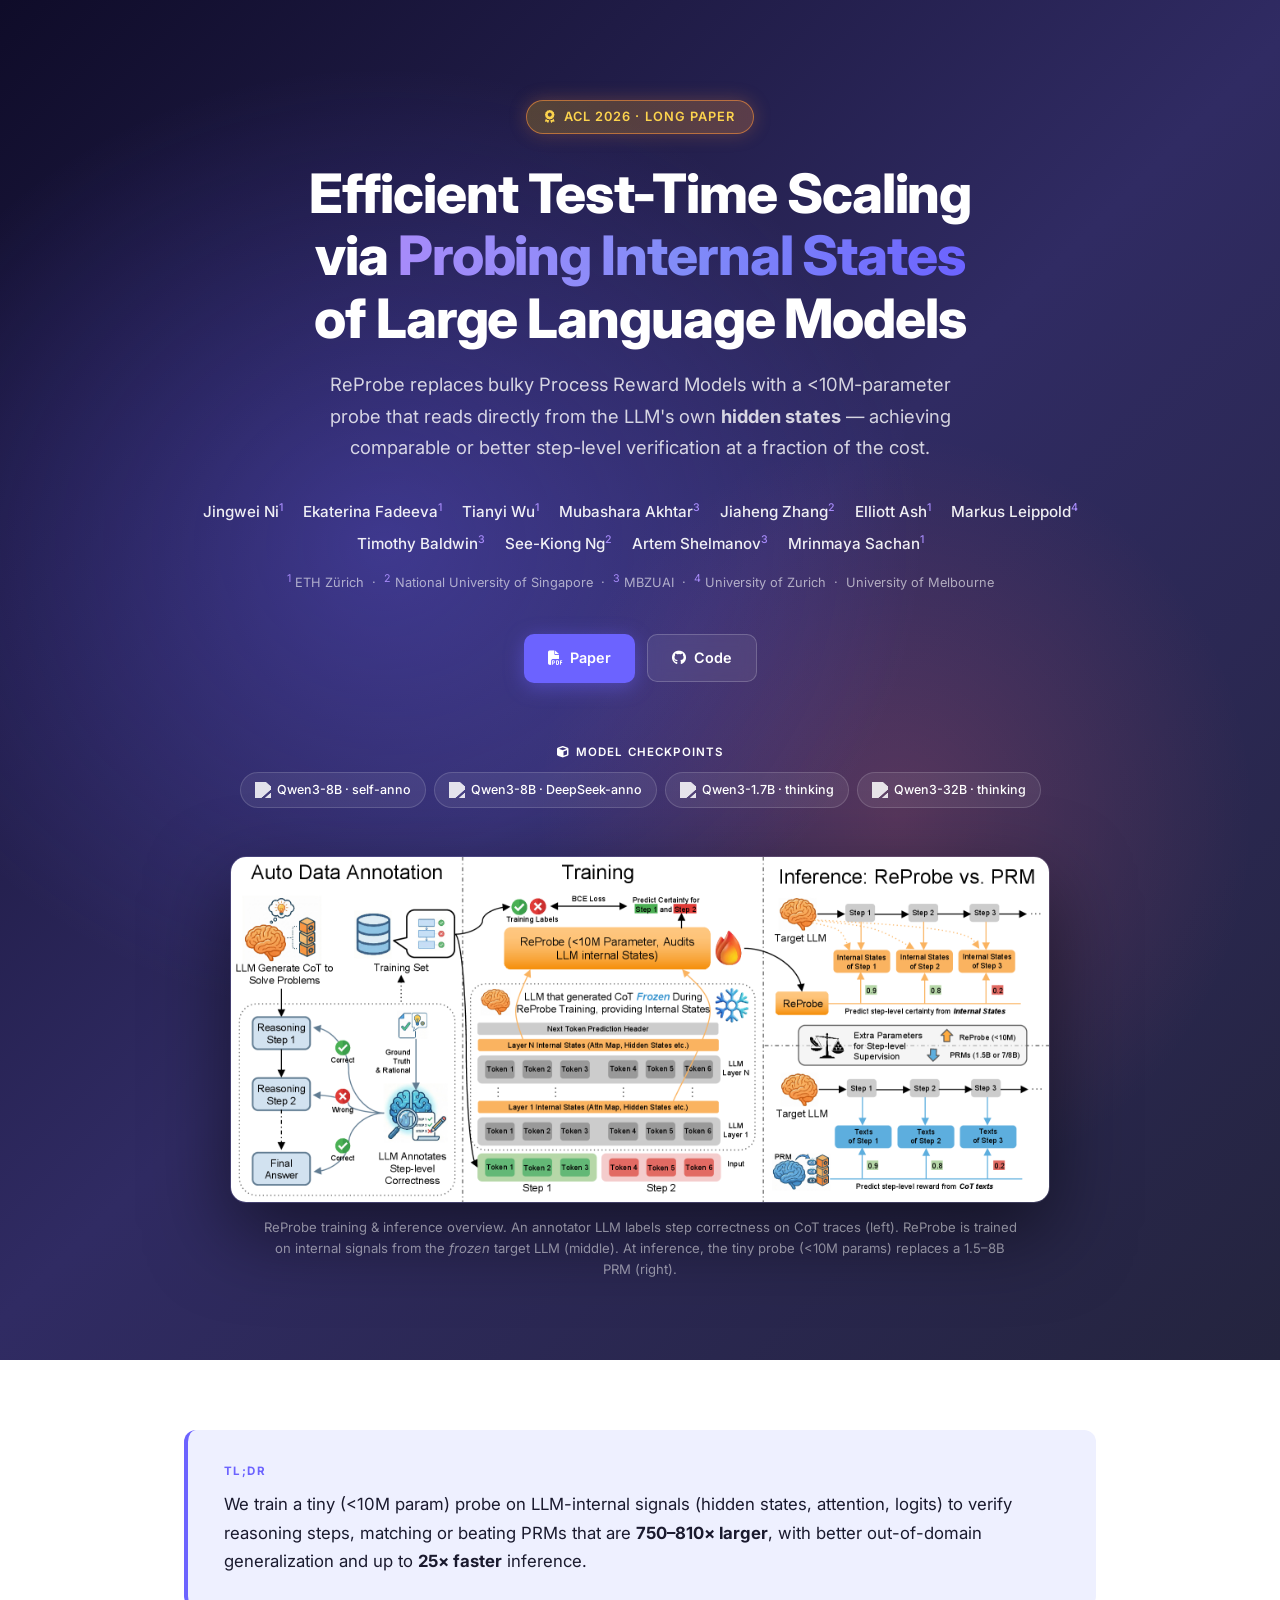
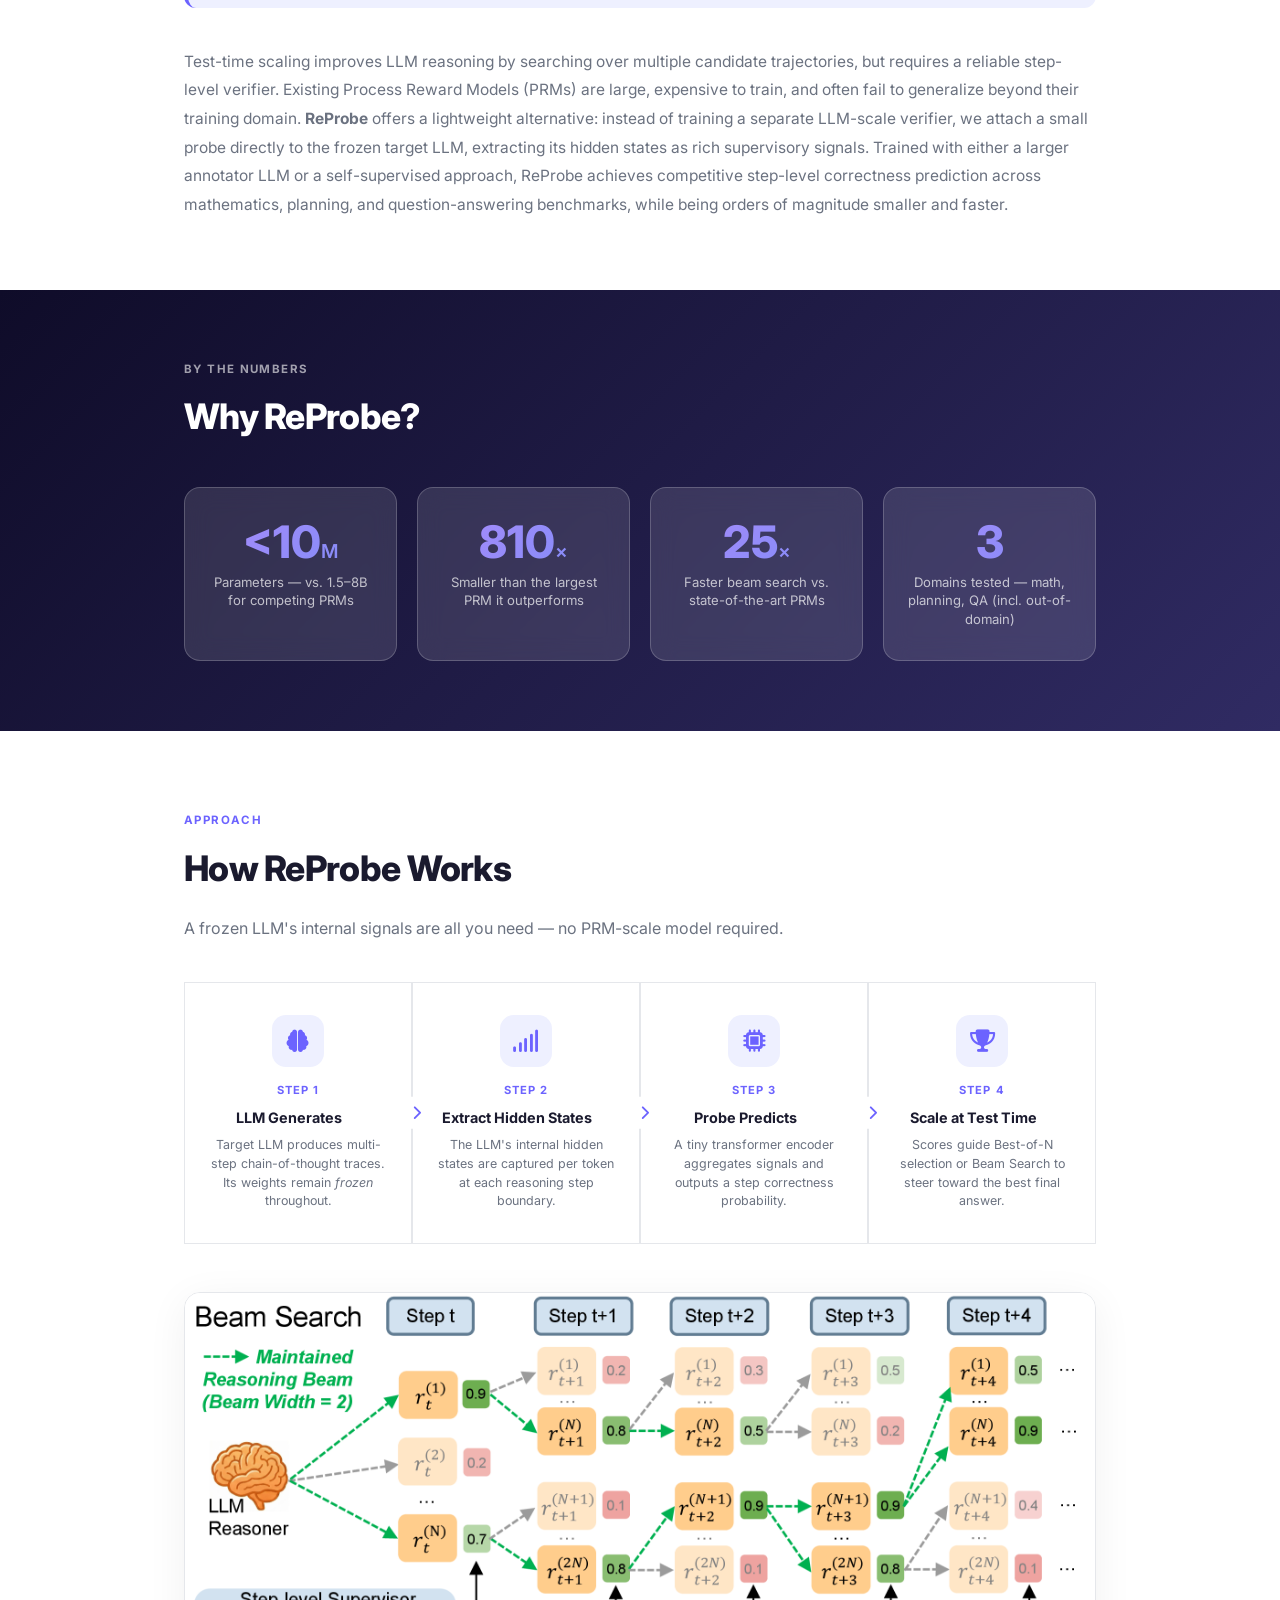
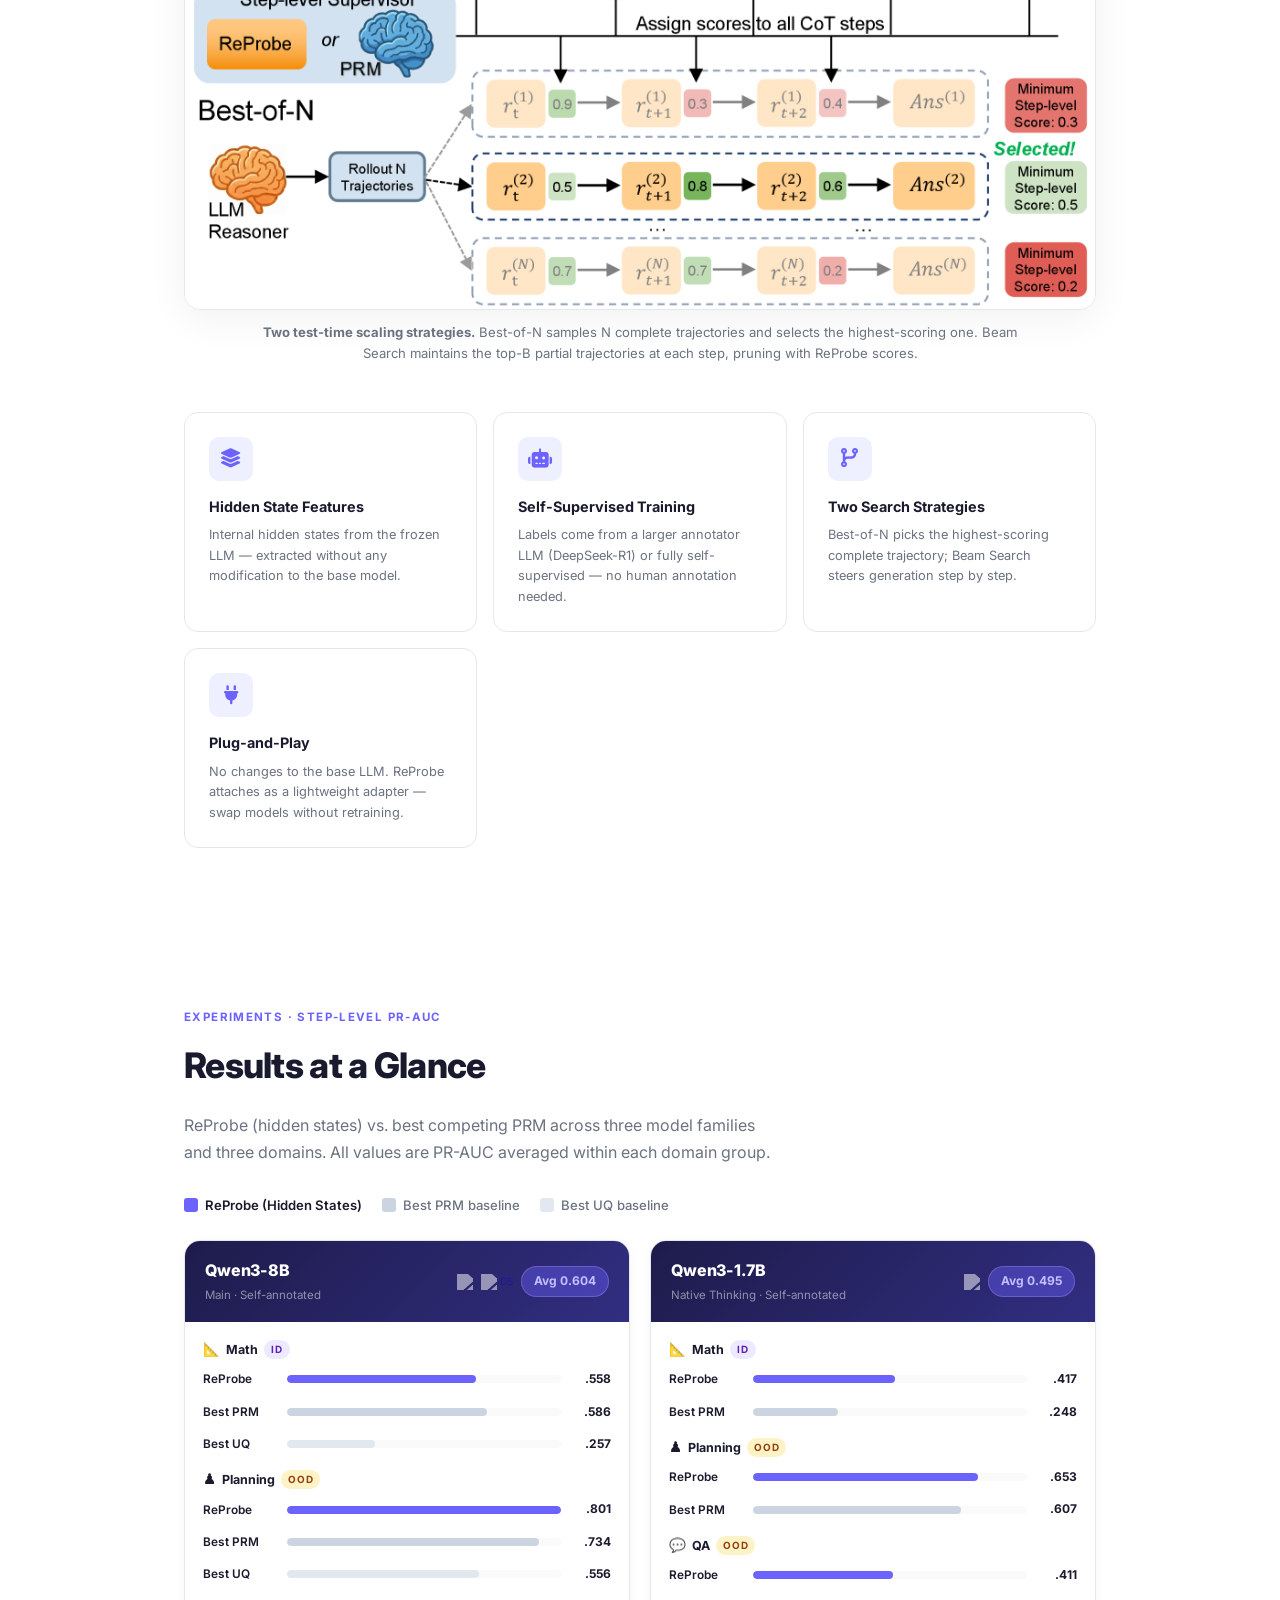
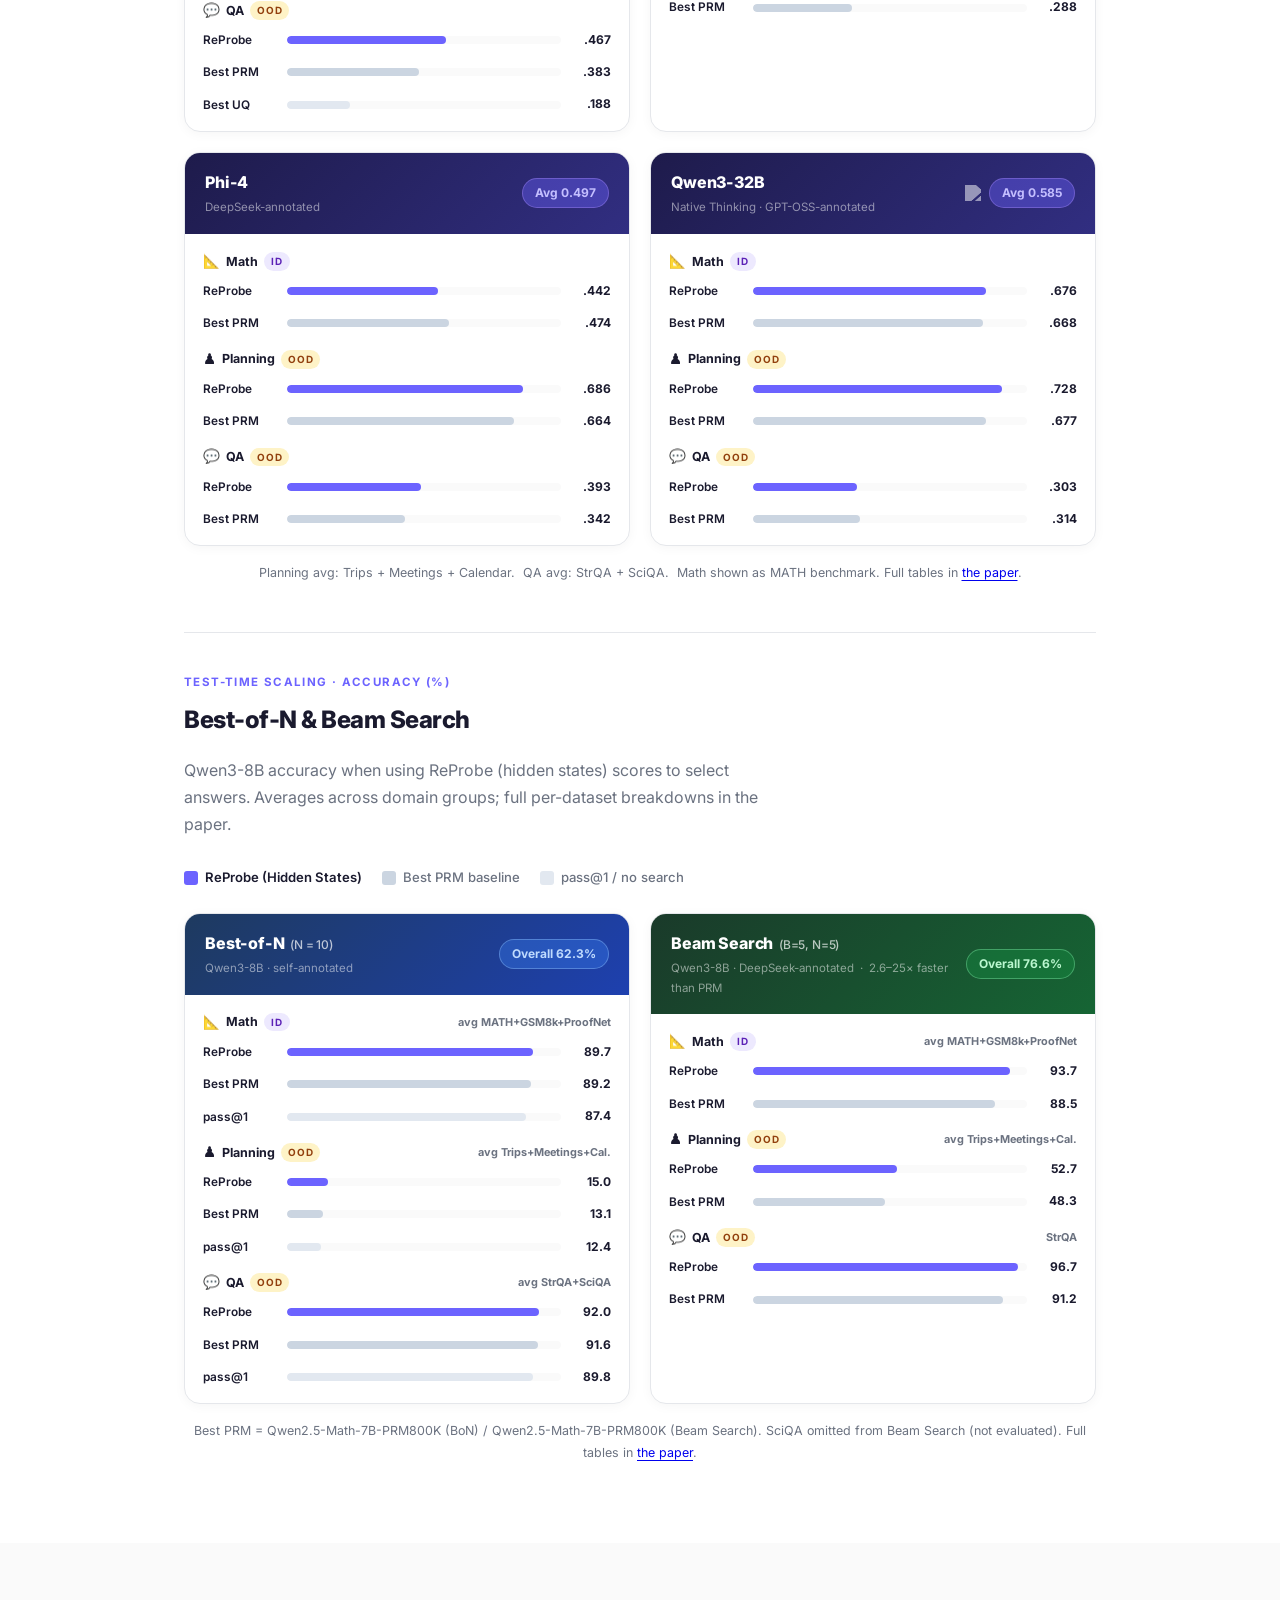
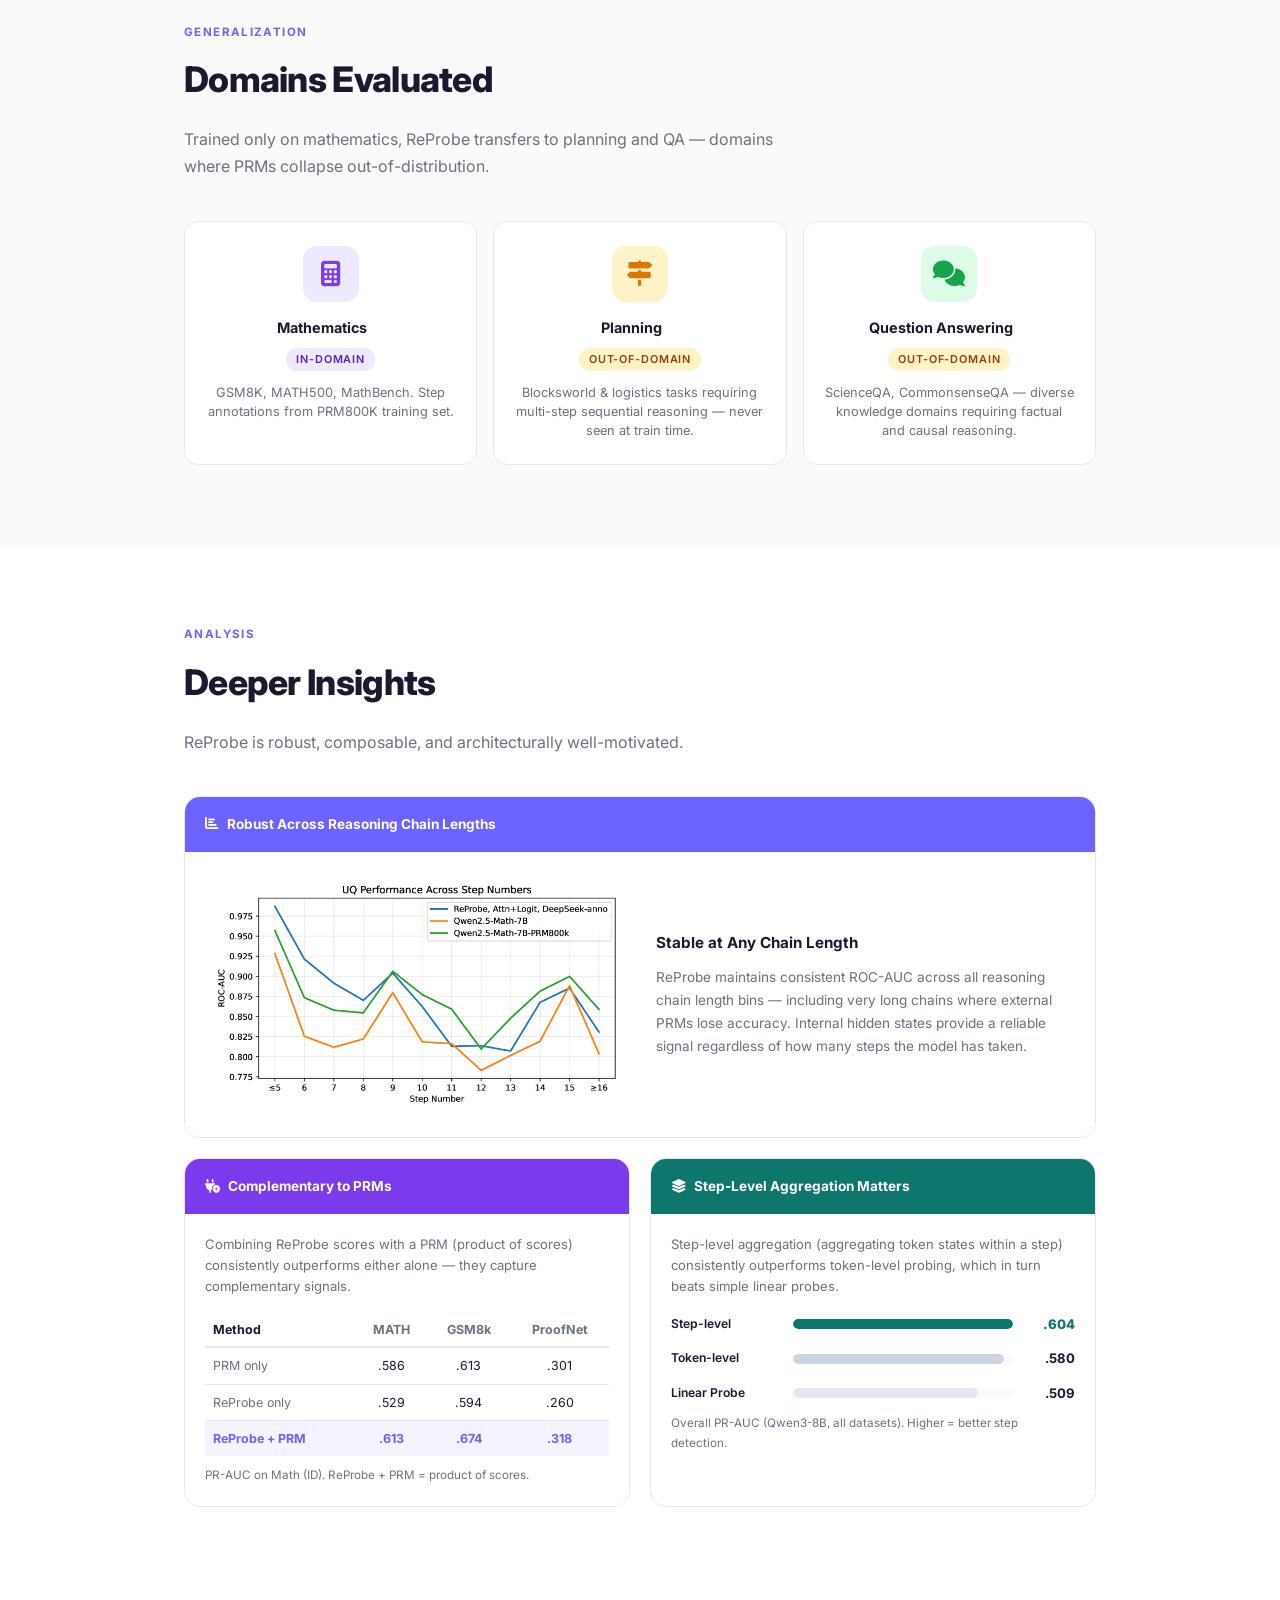
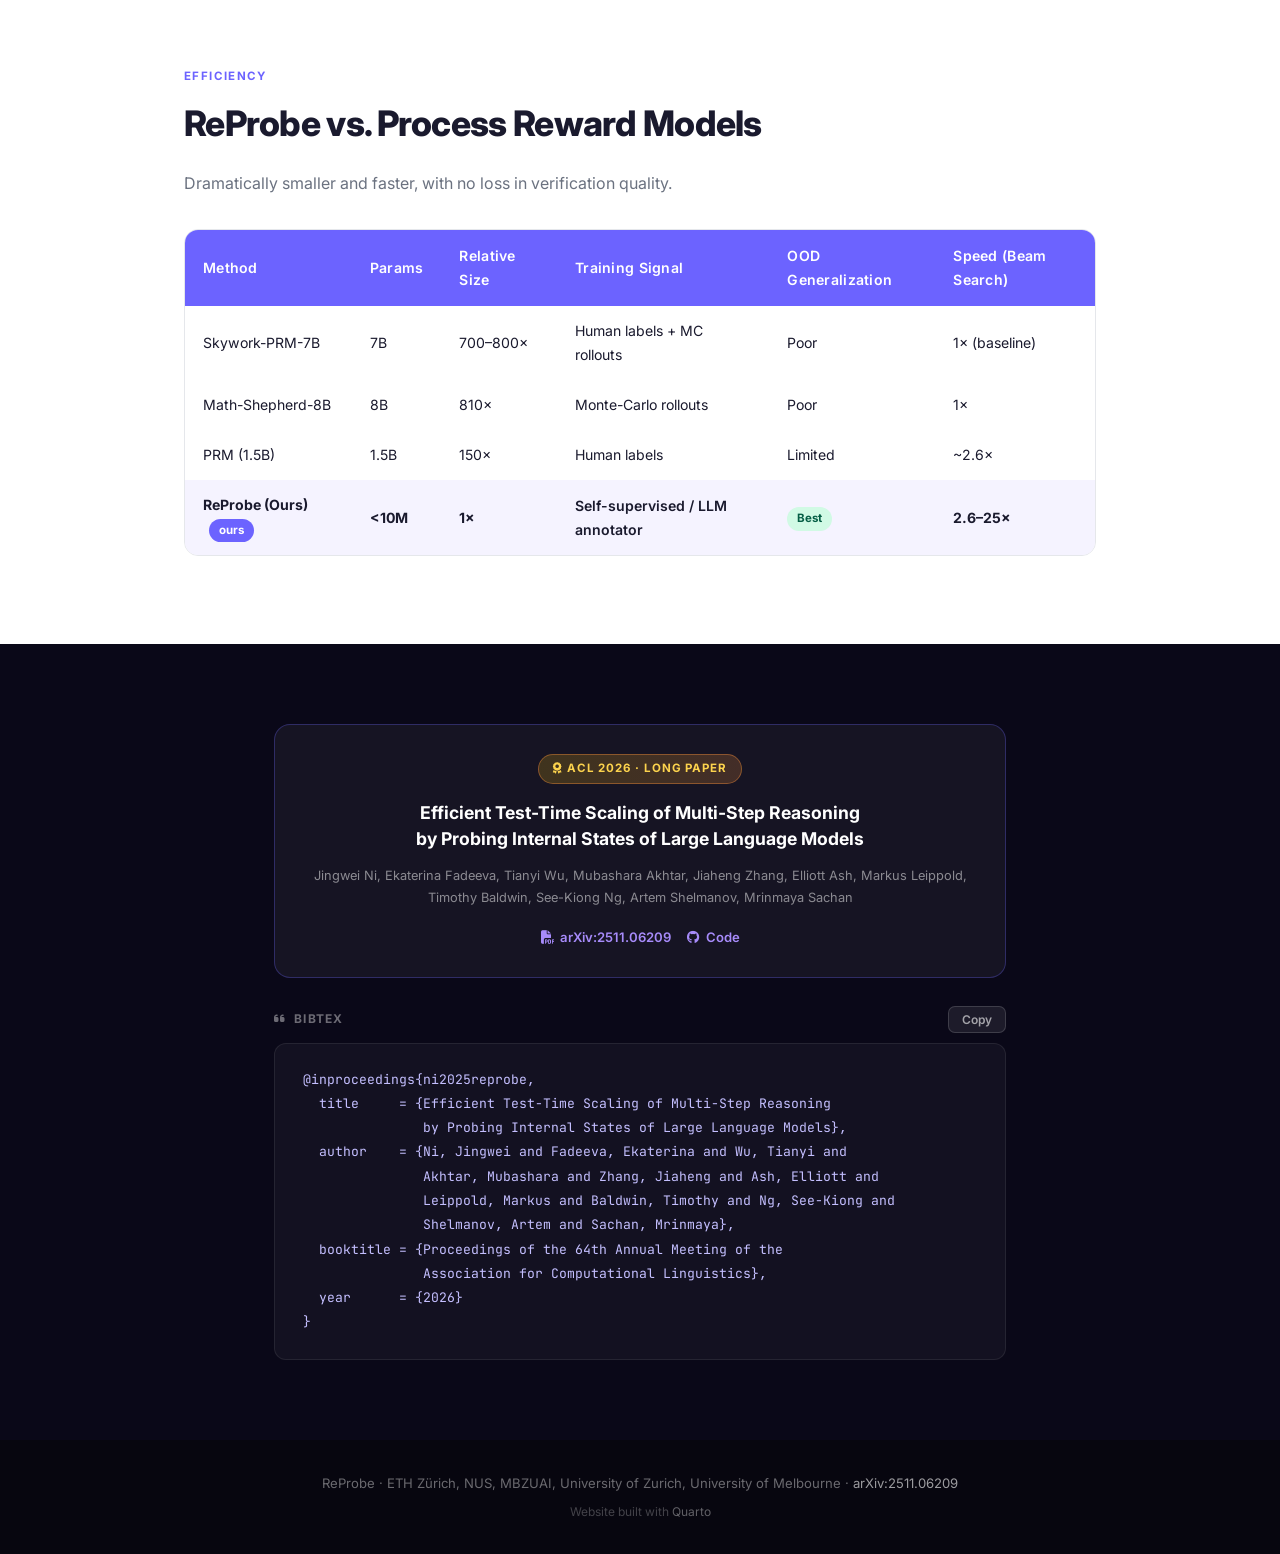
==== index.html @ 3e1fa62b "Publish ReProbe paper website" ====
<!DOCTYPE html>
<html xmlns="http://www.w3.org/1999/xhtml" lang="en" xml:lang="en"><head>

<meta charset="utf-8">
<meta name="generator" content="quarto-1.6.40">

<meta name="viewport" content="width=device-width, initial-scale=1.0, user-scalable=yes">


<title>ReProbe</title>
<style>
code{white-space: pre-wrap;}
span.smallcaps{font-variant: small-caps;}
div.columns{display: flex; gap: min(4vw, 1.5em);}
div.column{flex: auto; overflow-x: auto;}
div.hanging-indent{margin-left: 1.5em; text-indent: -1.5em;}
ul.task-list{list-style: none;}
ul.task-list li input[type="checkbox"] {
  width: 0.8em;
  margin: 0 0.8em 0.2em -1em; /* quarto-specific, see https://github.com/quarto-dev/quarto-cli/issues/4556 */ 
  vertical-align: middle;
}
.display.math{display: block; text-align: center; margin: 0.5rem auto;}
</style>


<link href="./images/favicon.png" rel="icon" type="image/png">
<script src="site_libs/clipboard/clipboard.min.js"></script>
<script src="site_libs/quarto-html/tabby.min.js"></script>
<script src="site_libs/quarto-html/popper.min.js"></script>
<script src="site_libs/quarto-html/tippy.umd.min.js"></script>
<script src="site_libs/quarto-html/anchor.min.js"></script>
<link href="site_libs/quarto-html/tippy.css" rel="stylesheet">
<link href="site_libs/quarto-html/light-border.css" rel="stylesheet">
<link href="site_libs/quarto-html/quarto-html-5276476b5bdb9cfe1f92c505466e0bf3.min.css" rel="stylesheet" append-hash="true" data-mode="light">
<link href="site_libs/quarto-html/quarto-syntax-highlighting-549806ee2085284f45b00abea8c6df48.css" rel="stylesheet" id="quarto-text-highlighting-styles">
<link rel="preconnect" href="https://fonts.googleapis.com">
<link rel="preconnect" href="https://fonts.gstatic.com" crossorigin="">
<link href="https://fonts.googleapis.com/css2?family=Inter:wght@300;400;500;600;700;800&amp;family=JetBrains+Mono:wght@400;500&amp;display=swap" rel="stylesheet">
<link rel="stylesheet" href="https://cdnjs.cloudflare.com/ajax/libs/font-awesome/6.5.0/css/all.min.css">


<link rel="stylesheet" href="styles.css">
</head>

<body>





<!-- ============================================================
     HERO
     ============================================================ -->
<section class="hero">
  <div class="container hero-inner">

    <div class="venue-badge venue-badge-accepted">
      <i class="fa-solid fa-award"></i>&nbsp; ACL 2026 · Long Paper
    </div>

    <h1>
      Efficient Test-Time Scaling<br>
      via <span class="highlight">Probing Internal States</span><br>
      of Large Language Models
    </h1>

    <p class="hero-tagline">
      ReProbe replaces bulky Process Reward Models with a &lt;10M-parameter probe
      that reads directly from the LLM's own <strong>hidden states</strong> — achieving comparable
      or better step-level verification at a fraction of the cost.
    </p>

    <!-- Authors -->
    <div class="authors">
      <span class="author">Jingwei Ni<sup>1</sup></span>
      <span class="author">Ekaterina Fadeeva<sup>1</sup></span>
      <span class="author">Tianyi Wu<sup>1</sup></span>
      <span class="author">Mubashara Akhtar<sup>3</sup></span>
      <span class="author">Jiaheng Zhang<sup>2</sup></span>
      <span class="author">Elliott Ash<sup>1</sup></span>
      <span class="author">Markus Leippold<sup>4</sup></span>
      <span class="author">Timothy Baldwin<sup>3</sup></span>
      <span class="author">See-Kiong Ng<sup>2</sup></span>
      <span class="author">Artem Shelmanov<sup>3</sup></span>
      <span class="author">Mrinmaya Sachan<sup>1</sup></span>
    </div>
    <div class="affiliations">
      <sup>1</sup> ETH Zürich &nbsp;·&nbsp;
      <sup>2</sup> National University of Singapore &nbsp;·&nbsp;
      <sup>3</sup> MBZUAI &nbsp;·&nbsp;
      <sup>4</sup> University of Zurich &nbsp;·&nbsp;
      University of Melbourne
    </div>

    <!-- Action buttons -->
    <div class="btn-group">
      <a href="https://arxiv.org/abs/2511.06209" class="btn btn-primary" target="_blank">
        <i class="fa-solid fa-file-pdf"></i> Paper
      </a>
      <a href="https://github.com/cant-access-rediska0123/uncertainty4reasoning" class="btn btn-outline" target="_blank">
        <i class="fa-brands fa-github"></i> Code
      </a>
    </div>

    <!-- Model checkpoints -->
    <div class="checkpoint-row">
      <span class="checkpoint-label"><i class="fa-solid fa-cube"></i> Model Checkpoints</span>
      <div class="checkpoint-pills">
        <a href="https://huggingface.co/JingweiNi/ReProbe_Qwen3-8B_self_anno" class="checkpoint-pill" target="_blank">
          <img src="https://huggingface.co/front/assets/huggingface_logo-noborder.svg" class="hf-logo" alt="HF"> Qwen3-8B · self-anno
        </a>
        <a href="https://huggingface.co/JingweiNi/ReProbe_Qwen3-8B_DeepSeek_anno" class="checkpoint-pill" target="_blank">
          <img src="https://huggingface.co/front/assets/huggingface_logo-noborder.svg" class="hf-logo" alt="HF"> Qwen3-8B · DeepSeek-anno
        </a>
        <a href="https://huggingface.co/JingweiNi/ReProbe_Qwen3-1.7B_natural_reasoning_GPT-OSS-120B_anno" class="checkpoint-pill" target="_blank">
          <img src="https://huggingface.co/front/assets/huggingface_logo-noborder.svg" class="hf-logo" alt="HF"> Qwen3-1.7B · thinking
        </a>
        <a href="https://huggingface.co/JingweiNi/ReProbe_Qwen3-32B_GPT-OSS-120B_anno" class="checkpoint-pill" target="_blank">
          <img src="https://huggingface.co/front/assets/huggingface_logo-noborder.svg" class="hf-logo" alt="HF"> Qwen3-32B · thinking
        </a>
      </div>
    </div>

    <!-- Teaser figure: Fig 1 — overview of training + inference pipeline -->
    <div class="teaser">
      <img src="images/fig1.png" alt="ReProbe overview: LLM generates CoTs, annotator labels steps, ReProbe trains on frozen LLM internal states, then monitors at inference.">
    </div>
    <p class="fig-caption">
      ReProbe training &amp; inference overview. An annotator LLM labels step correctness on CoT traces
      (left). ReProbe is trained on internal signals from the <em>frozen</em> target LLM (middle).
      At inference, the tiny probe (&lt;10M params) replaces a 1.5–8B PRM (right).
    </p>

  </div>
</section>


<!-- ============================================================
     TL;DR + ABSTRACT
     ============================================================ -->
<section class="tldr-section">
  <div class="container">

    <div class="tldr-card">
      <div class="label">TL;DR</div>
      <p>
        We train a tiny (&lt;10M param) probe on LLM-internal signals
        (hidden states, attention, logits) to verify reasoning steps,
        matching or beating PRMs that are <strong>750–810× larger</strong>,
        with better out-of-domain generalization and up to <strong>25× faster</strong> inference.
      </p>
    </div>

    <p class="abstract-text">
      Test-time scaling improves LLM reasoning by searching over multiple candidate
      trajectories, but requires a reliable step-level verifier. Existing Process Reward
      Models (PRMs) are large, expensive to train, and often fail to generalize beyond
      their training domain. <strong>ReProbe</strong> offers a lightweight alternative:
      instead of training a separate LLM-scale verifier, we attach a small probe directly
      to the frozen target LLM, extracting its hidden states as rich supervisory signals. Trained with either
      a larger annotator LLM or a self-supervised approach, ReProbe achieves competitive
      step-level correctness prediction across mathematics, planning, and question-answering
      benchmarks, while being orders of magnitude smaller and faster.
    </p>

  </div>
</section>


<!-- ============================================================
     KEY STATS
     ============================================================ -->
<section class="stats-section">
  <div class="container">
    <div class="section-label">By the numbers</div>
    <div class="section-title">Why ReProbe?</div>

    <div class="stats-grid">

      <div class="stat-card">
        <div class="stat-number">&lt;10<span class="stat-unit">M</span></div>
        <div class="stat-label">Parameters — vs. 1.5–8B for competing PRMs</div>
      </div>

      <div class="stat-card">
        <div class="stat-number">810<span class="stat-unit">×</span></div>
        <div class="stat-label">Smaller than the largest PRM it outperforms</div>
      </div>

      <div class="stat-card">
        <div class="stat-number">25<span class="stat-unit">×</span></div>
        <div class="stat-label">Faster beam search vs. state-of-the-art PRMs</div>
      </div>

      <div class="stat-card">
        <div class="stat-number">3</div>
        <div class="stat-label">Domains tested — math, planning, QA (incl. out-of-domain)</div>
      </div>

    </div>
  </div>
</section>


<!-- ============================================================
     METHOD
     ============================================================ -->
<section class="method-section">
  <div class="container">

    <div class="section-label">Approach</div>
    <div class="section-title">How ReProbe Works</div>
    <p class="section-subtitle">
      A frozen LLM's internal signals are all you need — no PRM-scale model required.
    </p>

    <!-- Pipeline steps -->
    <div class="pipeline">

      <div class="pipeline-step">
        <div class="step-icon"><i class="fa-solid fa-brain"></i></div>
        <div class="step-num">Step 1</div>
        <h4 class="anchored">LLM Generates</h4>
        <p>Target LLM produces multi-step chain-of-thought traces. Its weights remain <em>frozen</em> throughout.</p>
      </div>

      <div class="pipeline-step">
        <div class="step-icon"><i class="fa-solid fa-signal"></i></div>
        <div class="step-num">Step 2</div>
        <h4 class="anchored">Extract Hidden States</h4>
        <p>The LLM's internal hidden states are captured per token at each reasoning step boundary.</p>
      </div>

      <div class="pipeline-step">
        <div class="step-icon"><i class="fa-solid fa-microchip"></i></div>
        <div class="step-num">Step 3</div>
        <h4 class="anchored">Probe Predicts</h4>
        <p>A tiny transformer encoder aggregates signals and outputs a step correctness probability.</p>
      </div>

      <div class="pipeline-step">
        <div class="step-icon"><i class="fa-solid fa-trophy"></i></div>
        <div class="step-num">Step 4</div>
        <h4 class="anchored">Scale at Test Time</h4>
        <p>Scores guide Best-of-N selection or Beam Search to steer toward the best final answer.</p>
      </div>

    </div>

    <!-- Fig 2: Best-of-N and Beam Search illustration -->
    <div class="method-overview" style="margin-top:48px;">
      <img src="images/fig2.png" alt="Illustration of Best-of-N and Beam Search test-time scaling methods">
    </div>
    <p class="fig-caption" style="text-align:center; margin-top:12px;">
      <strong>Two test-time scaling strategies.</strong>
      Best-of-N samples N complete trajectories and selects the highest-scoring one.
      Beam Search maintains the top-B partial trajectories at each step, pruning with ReProbe scores.
    </p>

    <!-- Component cards -->
    <div class="components-grid" style="margin-top:48px;">

      <div class="component-card">
        <div class="comp-icon"><i class="fa-solid fa-layer-group"></i></div>
        <h4 class="anchored">Hidden State Features</h4>
        <p>Internal hidden states from the frozen LLM — extracted without any modification to the base model.</p>
      </div>

      <div class="component-card">
        <div class="comp-icon"><i class="fa-solid fa-robot"></i></div>
        <h4 class="anchored">Self-Supervised Training</h4>
        <p>Labels come from a larger annotator LLM (DeepSeek-R1) or fully self-supervised — no human annotation needed.</p>
      </div>

      <div class="component-card">
        <div class="comp-icon"><i class="fa-solid fa-code-branch"></i></div>
        <h4 class="anchored">Two Search Strategies</h4>
        <p>Best-of-N picks the highest-scoring complete trajectory; Beam Search steers generation step by step.</p>
      </div>

      <div class="component-card">
        <div class="comp-icon"><i class="fa-solid fa-plug"></i></div>
        <h4 class="anchored">Plug-and-Play</h4>
        <p>No changes to the base LLM. ReProbe attaches as a lightweight adapter — swap models without retraining.</p>
      </div>

    </div>

  </div>
</section>


<!-- ============================================================
     RESULTS
     ============================================================ -->
<section class="results-section">
  <div class="container">

    <div class="section-label">Experiments · Step-level PR-AUC</div>
    <div class="section-title">Results at a Glance</div>
    <p class="section-subtitle">
      ReProbe (hidden states) vs. best competing PRM across three model families and three domains.
      All values are PR-AUC averaged within each domain group.
    </p>

    <!-- Legend -->
    <div class="legend" style="display:flex; gap:20px; margin-top:28px; flex-wrap:wrap;">
      <div style="display:flex; align-items:center; gap:7px; font-size:0.82rem; font-weight:600;">
        <div style="width:14px; height:14px; border-radius:3px; background:var(--brand);"></div>
        ReProbe (Hidden States)
      </div>
      <div style="display:flex; align-items:center; gap:7px; font-size:0.82rem; font-weight:500; color:var(--muted);">
        <div style="width:14px; height:14px; border-radius:3px; background:#CBD5E1;"></div>
        Best PRM baseline
      </div>
      <div style="display:flex; align-items:center; gap:7px; font-size:0.82rem; font-weight:500; color:var(--muted);">
        <div style="width:14px; height:14px; border-radius:3px; background:#E2E8F0;"></div>
        Best UQ baseline
      </div>
    </div>

    <!-- 3 model cards -->
    <div class="model-results-grid" style="margin-top:24px;">

      <!-- ── Qwen3-8B ── -->
      <div class="model-result-card">
        <div class="model-result-header">
          <div>
            <div class="model-name">Qwen3-8B</div>
            <div class="model-meta">Main · Self-annotated</div>
          </div>
          <div style="display:flex;align-items:center;gap:8px;">
            <a href="https://huggingface.co/JingweiNi/ReProbe_Qwen3-8B_self_anno" class="card-hf-link" target="_blank" title="Self-anno checkpoint">
              <img src="https://huggingface.co/front/assets/huggingface_logo-noborder.svg" class="hf-logo" alt="HF">
            </a>
            <a href="https://huggingface.co/JingweiNi/ReProbe_Qwen3-8B_DeepSeek_anno" class="card-hf-link" target="_blank" title="DeepSeek-anno checkpoint">
              <img src="https://huggingface.co/front/assets/huggingface_logo-noborder.svg" class="hf-logo" alt="HF">
              <span style="font-size:0.62rem;opacity:0.7;">DS</span>
            </a>
            <div class="avg-badge">Avg 0.604</div>
          </div>
        </div>
        <div class="model-result-body">

          <div class="domain-group">
            <div class="domain-label">
              <span class="domain-icon-sm">📐</span> Math
              <span class="domain-tag tag-id">ID</span>
            </div>
            <!-- MATH avg: (0.558+0.673)/2 ≈ 0.616 (using MATH+GSM8k) -->
            <div class="comparison">
              <div class="comparison-row">
                <span class="method-name">ReProbe</span>
                <div class="bar-wrap"><div class="bar" style="width:69%;"></div></div>
                <span class="val">.558</span>
              </div>
              <div class="comparison-row">
                <span class="method-name">Best PRM</span>
                <div class="bar-wrap"><div class="bar" style="width:73%; background:#CBD5E1;"></div></div>
                <span class="val">.586</span>
              </div>
              <div class="comparison-row">
                <span class="method-name">Best UQ</span>
                <div class="bar-wrap"><div class="bar" style="width:32%; background:#E2E8F0;"></div></div>
                <span class="val">.257</span>
              </div>
            </div>
          </div>

          <div class="domain-group">
            <div class="domain-label">
              <span class="domain-icon-sm">♟</span> Planning
              <span class="domain-tag tag-ood">OOD</span>
            </div>
            <!-- avg Trips+Meetings+Calendar: ReProbe=.801, PRM=.734, UQ=.556 -->
            <div class="comparison">
              <div class="comparison-row">
                <span class="method-name">ReProbe</span>
                <div class="bar-wrap"><div class="bar" style="width:100%;"></div></div>
                <span class="val">.801</span>
              </div>
              <div class="comparison-row">
                <span class="method-name">Best PRM</span>
                <div class="bar-wrap"><div class="bar" style="width:92%; background:#CBD5E1;"></div></div>
                <span class="val">.734</span>
              </div>
              <div class="comparison-row">
                <span class="method-name">Best UQ</span>
                <div class="bar-wrap"><div class="bar" style="width:70%; background:#E2E8F0;"></div></div>
                <span class="val">.556</span>
              </div>
            </div>
          </div>

          <div class="domain-group">
            <div class="domain-label">
              <span class="domain-icon-sm">💬</span> QA
              <span class="domain-tag tag-ood">OOD</span>
            </div>
            <!-- avg StrQA+SciQA: ReProbe=.467, PRM=.383, UQ=.188 -->
            <div class="comparison">
              <div class="comparison-row">
                <span class="method-name">ReProbe</span>
                <div class="bar-wrap"><div class="bar" style="width:58%;"></div></div>
                <span class="val">.467</span>
              </div>
              <div class="comparison-row">
                <span class="method-name">Best PRM</span>
                <div class="bar-wrap"><div class="bar" style="width:48%; background:#CBD5E1;"></div></div>
                <span class="val">.383</span>
              </div>
              <div class="comparison-row">
                <span class="method-name">Best UQ</span>
                <div class="bar-wrap"><div class="bar" style="width:23%; background:#E2E8F0;"></div></div>
                <span class="val">.188</span>
              </div>
            </div>
          </div>

        </div>
      </div>

      <!-- ── Qwen3-1.7B Native Thinking ── -->
      <div class="model-result-card">
        <div class="model-result-header">
          <div>
            <div class="model-name">Qwen3-1.7B</div>
            <div class="model-meta">Native Thinking · Self-annotated</div>
          </div>
          <div style="display:flex;align-items:center;gap:8px;">
            <a href="https://huggingface.co/JingweiNi/ReProbe_Qwen3-1.7B_natural_reasoning_GPT-OSS-120B_anno" class="card-hf-link" target="_blank" title="HF checkpoint">
              <img src="https://huggingface.co/front/assets/huggingface_logo-noborder.svg" class="hf-logo" alt="HF">
            </a>
            <div class="avg-badge">Avg 0.495</div>
          </div>
        </div>
        <div class="model-result-body">

          <div class="domain-group">
            <div class="domain-label">
              <span class="domain-icon-sm">📐</span> Math
              <span class="domain-tag tag-id">ID</span>
            </div>
            <!-- MATH=.417 -->
            <div class="comparison">
              <div class="comparison-row">
                <span class="method-name">ReProbe</span>
                <div class="bar-wrap"><div class="bar" style="width:52%;"></div></div>
                <span class="val">.417</span>
              </div>
              <div class="comparison-row">
                <span class="method-name">Best PRM</span>
                <div class="bar-wrap"><div class="bar" style="width:31%; background:#CBD5E1;"></div></div>
                <span class="val">.248</span>
              </div>
            </div>
          </div>

          <div class="domain-group">
            <div class="domain-label">
              <span class="domain-icon-sm">♟</span> Planning
              <span class="domain-tag tag-ood">OOD</span>
            </div>
            <!-- avg Trips+Meetings+Calendar: ReProbe=.653, PRM=.607 -->
            <div class="comparison">
              <div class="comparison-row">
                <span class="method-name">ReProbe</span>
                <div class="bar-wrap"><div class="bar" style="width:82%;"></div></div>
                <span class="val">.653</span>
              </div>
              <div class="comparison-row">
                <span class="method-name">Best PRM</span>
                <div class="bar-wrap"><div class="bar" style="width:76%; background:#CBD5E1;"></div></div>
                <span class="val">.607</span>
              </div>
            </div>
          </div>

          <div class="domain-group">
            <div class="domain-label">
              <span class="domain-icon-sm">💬</span> QA
              <span class="domain-tag tag-ood">OOD</span>
            </div>
            <!-- avg StrQA+SciQA: ReProbe=.411, PRM=.288 -->
            <div class="comparison">
              <div class="comparison-row">
                <span class="method-name">ReProbe</span>
                <div class="bar-wrap"><div class="bar" style="width:51%;"></div></div>
                <span class="val">.411</span>
              </div>
              <div class="comparison-row">
                <span class="method-name">Best PRM</span>
                <div class="bar-wrap"><div class="bar" style="width:36%; background:#CBD5E1;"></div></div>
                <span class="val">.288</span>
              </div>
            </div>
          </div>

        </div>
      </div>

      <!-- ── Phi-4 ── -->
      <div class="model-result-card">
        <div class="model-result-header">
          <div>
            <div class="model-name">Phi-4</div>
            <div class="model-meta">DeepSeek-annotated</div>
          </div>
          <div class="avg-badge">Avg 0.497</div>
        </div>
        <div class="model-result-body">

          <div class="domain-group">
            <div class="domain-label">
              <span class="domain-icon-sm">📐</span> Math
              <span class="domain-tag tag-id">ID</span>
            </div>
            <!-- MATH=.442 -->
            <div class="comparison">
              <div class="comparison-row">
                <span class="method-name">ReProbe</span>
                <div class="bar-wrap"><div class="bar" style="width:55%;"></div></div>
                <span class="val">.442</span>
              </div>
              <div class="comparison-row">
                <span class="method-name">Best PRM</span>
                <div class="bar-wrap"><div class="bar" style="width:59%; background:#CBD5E1;"></div></div>
                <span class="val">.474</span>
              </div>
            </div>
          </div>

          <div class="domain-group">
            <div class="domain-label">
              <span class="domain-icon-sm">♟</span> Planning
              <span class="domain-tag tag-ood">OOD</span>
            </div>
            <!-- avg Trips+Meetings+Calendar: ReProbe=.686, PRM=.664 -->
            <div class="comparison">
              <div class="comparison-row">
                <span class="method-name">ReProbe</span>
                <div class="bar-wrap"><div class="bar" style="width:86%;"></div></div>
                <span class="val">.686</span>
              </div>
              <div class="comparison-row">
                <span class="method-name">Best PRM</span>
                <div class="bar-wrap"><div class="bar" style="width:83%; background:#CBD5E1;"></div></div>
                <span class="val">.664</span>
              </div>
            </div>
          </div>

          <div class="domain-group">
            <div class="domain-label">
              <span class="domain-icon-sm">💬</span> QA
              <span class="domain-tag tag-ood">OOD</span>
            </div>
            <!-- avg StrQA+SciQA: ReProbe=.393, PRM=.342 -->
            <div class="comparison">
              <div class="comparison-row">
                <span class="method-name">ReProbe</span>
                <div class="bar-wrap"><div class="bar" style="width:49%;"></div></div>
                <span class="val">.393</span>
              </div>
              <div class="comparison-row">
                <span class="method-name">Best PRM</span>
                <div class="bar-wrap"><div class="bar" style="width:43%; background:#CBD5E1;"></div></div>
                <span class="val">.342</span>
              </div>
            </div>
          </div>

        </div>
      </div>

      <!-- ── Qwen3-32B Native Thinking ── -->
      <div class="model-result-card">
        <div class="model-result-header">
          <div>
            <div class="model-name">Qwen3-32B</div>
            <div class="model-meta">Native Thinking · GPT-OSS-annotated</div>
          </div>
          <div style="display:flex;align-items:center;gap:8px;">
            <a href="https://huggingface.co/JingweiNi/ReProbe_Qwen3-32B_GPT-OSS-120B_anno" class="card-hf-link" target="_blank" title="HF checkpoint">
              <img src="https://huggingface.co/front/assets/huggingface_logo-noborder.svg" class="hf-logo" alt="HF">
            </a>
            <div class="avg-badge">Avg 0.585</div>
          </div>
        </div>
        <div class="model-result-body">

          <div class="domain-group">
            <div class="domain-label">
              <span class="domain-icon-sm">📐</span> Math
              <span class="domain-tag tag-id">ID</span>
            </div>
            <!-- MATH=.676, PRM best (Qwen2.5-Math-PRM-7B)=.668 -->
            <div class="comparison">
              <div class="comparison-row">
                <span class="method-name">ReProbe</span>
                <div class="bar-wrap"><div class="bar" style="width:85%;"></div></div>
                <span class="val">.676</span>
              </div>
              <div class="comparison-row">
                <span class="method-name">Best PRM</span>
                <div class="bar-wrap"><div class="bar" style="width:84%; background:#CBD5E1;"></div></div>
                <span class="val">.668</span>
              </div>
            </div>
          </div>

          <div class="domain-group">
            <div class="domain-label">
              <span class="domain-icon-sm">♟</span> Planning
              <span class="domain-tag tag-ood">OOD</span>
            </div>
            <!-- avg Trips+Meetings+Calendar: ReProbe=.728, PRM=.677 -->
            <div class="comparison">
              <div class="comparison-row">
                <span class="method-name">ReProbe</span>
                <div class="bar-wrap"><div class="bar" style="width:91%;"></div></div>
                <span class="val">.728</span>
              </div>
              <div class="comparison-row">
                <span class="method-name">Best PRM</span>
                <div class="bar-wrap"><div class="bar" style="width:85%; background:#CBD5E1;"></div></div>
                <span class="val">.677</span>
              </div>
            </div>
          </div>

          <div class="domain-group">
            <div class="domain-label">
              <span class="domain-icon-sm">💬</span> QA
              <span class="domain-tag tag-ood">OOD</span>
            </div>
            <!-- avg StrQA+SciQA: ReProbe=.303, PRM=.314 -->
            <div class="comparison">
              <div class="comparison-row">
                <span class="method-name">ReProbe</span>
                <div class="bar-wrap"><div class="bar" style="width:38%;"></div></div>
                <span class="val">.303</span>
              </div>
              <div class="comparison-row">
                <span class="method-name">Best PRM</span>
                <div class="bar-wrap"><div class="bar" style="width:39%; background:#CBD5E1;"></div></div>
                <span class="val">.314</span>
              </div>
            </div>
          </div>

        </div>
      </div>

    </div><!-- /model-results-grid -->

    <p style="font-size:0.78rem; color:var(--muted); margin-top:16px; text-align:center;">
      Planning avg: Trips + Meetings + Calendar. &nbsp;QA avg: StrQA + SciQA. &nbsp;Math shown as MATH benchmark.
      Full tables in <a href="https://arxiv.org/abs/2511.06209" target="_blank">the paper</a>.
    </p>

    <!-- ── Divider ── -->
    <div style="border-top:1px solid var(--border); margin:48px 0 40px;"></div>

    <div class="section-label">Test-Time Scaling · Accuracy (%)</div>
    <div class="section-title" style="font-size:1.5rem;">Best-of-N &amp; Beam Search</div>
    <p class="section-subtitle" style="margin-bottom:28px;">
      Qwen3-8B accuracy when using ReProbe (hidden states) scores to select answers.
      Averages across domain groups; full per-dataset breakdowns in the paper.
    </p>

    <!-- Legend (reuse colours) -->
    <div class="legend" style="display:flex; gap:20px; margin-bottom:24px; flex-wrap:wrap;">
      <div style="display:flex; align-items:center; gap:7px; font-size:0.82rem; font-weight:600;">
        <div style="width:14px; height:14px; border-radius:3px; background:var(--brand);"></div>
        ReProbe (Hidden States)
      </div>
      <div style="display:flex; align-items:center; gap:7px; font-size:0.82rem; font-weight:500; color:var(--muted);">
        <div style="width:14px; height:14px; border-radius:3px; background:#CBD5E1;"></div>
        Best PRM baseline
      </div>
      <div style="display:flex; align-items:center; gap:7px; font-size:0.82rem; font-weight:500; color:var(--muted);">
        <div style="width:14px; height:14px; border-radius:3px; background:#E2E8F0;"></div>
        pass@1 / no search
      </div>
    </div>

    <div class="tts-grid">

      <!-- ══ Best-of-N ══ -->
      <div class="model-result-card">
        <div class="model-result-header" style="background:linear-gradient(135deg,#1e3a5f 0%,#1e40af 100%);">
          <div>
            <div class="model-name">Best-of-N &nbsp;<span style="font-size:0.75rem;font-weight:500;opacity:0.7;">(N = 10)</span></div>
            <div class="model-meta">Qwen3-8B · self-annotated</div>
          </div>
          <div class="avg-badge" style="background:rgba(59,130,246,0.35);border-color:rgba(147,197,253,0.4);color:#bfdbfe;">Overall 62.3%</div>
        </div>
        <div class="model-result-body">

          <div class="domain-group">
            <div class="domain-label">
              <span class="domain-icon-sm">📐</span> Math
              <span class="domain-tag tag-id">ID</span>
              <span style="font-size:0.68rem;color:var(--muted);margin-left:auto;">avg MATH+GSM8k+ProofNet</span>
            </div>
            <div class="comparison">
              <div class="comparison-row">
                <span class="method-name">ReProbe</span>
                <div class="bar-wrap"><div class="bar" style="width:89.7%;"></div></div>
                <span class="val">89.7</span>
              </div>
              <div class="comparison-row">
                <span class="method-name">Best PRM</span>
                <div class="bar-wrap"><div class="bar" style="width:89.2%;background:#CBD5E1;"></div></div>
                <span class="val">89.2</span>
              </div>
              <div class="comparison-row">
                <span class="method-name">pass@1</span>
                <div class="bar-wrap"><div class="bar" style="width:87.4%;background:#E2E8F0;"></div></div>
                <span class="val">87.4</span>
              </div>
            </div>
          </div>

          <div class="domain-group">
            <div class="domain-label">
              <span class="domain-icon-sm">♟</span> Planning
              <span class="domain-tag tag-ood">OOD</span>
              <span style="font-size:0.68rem;color:var(--muted);margin-left:auto;">avg Trips+Meetings+Cal.</span>
            </div>
            <div class="comparison">
              <div class="comparison-row">
                <span class="method-name">ReProbe</span>
                <div class="bar-wrap"><div class="bar" style="width:15.0%;"></div></div>
                <span class="val">15.0</span>
              </div>
              <div class="comparison-row">
                <span class="method-name">Best PRM</span>
                <div class="bar-wrap"><div class="bar" style="width:13.1%;background:#CBD5E1;"></div></div>
                <span class="val">13.1</span>
              </div>
              <div class="comparison-row">
                <span class="method-name">pass@1</span>
                <div class="bar-wrap"><div class="bar" style="width:12.4%;background:#E2E8F0;"></div></div>
                <span class="val">12.4</span>
              </div>
            </div>
          </div>

          <div class="domain-group">
            <div class="domain-label">
              <span class="domain-icon-sm">💬</span> QA
              <span class="domain-tag tag-ood">OOD</span>
              <span style="font-size:0.68rem;color:var(--muted);margin-left:auto;">avg StrQA+SciQA</span>
            </div>
            <div class="comparison">
              <div class="comparison-row">
                <span class="method-name">ReProbe</span>
                <div class="bar-wrap"><div class="bar" style="width:92.0%;"></div></div>
                <span class="val">92.0</span>
              </div>
              <div class="comparison-row">
                <span class="method-name">Best PRM</span>
                <div class="bar-wrap"><div class="bar" style="width:91.6%;background:#CBD5E1;"></div></div>
                <span class="val">91.6</span>
              </div>
              <div class="comparison-row">
                <span class="method-name">pass@1</span>
                <div class="bar-wrap"><div class="bar" style="width:89.8%;background:#E2E8F0;"></div></div>
                <span class="val">89.8</span>
              </div>
            </div>
          </div>

        </div>
      </div><!-- /BoN card -->

      <!-- ══ Beam Search ══ -->
      <div class="model-result-card">
        <div class="model-result-header" style="background:linear-gradient(135deg,#1a3a2a 0%,#166534 100%);">
          <div>
            <div class="model-name">Beam Search &nbsp;<span style="font-size:0.75rem;font-weight:500;opacity:0.7;">(B=5, N=5)</span></div>
            <div class="model-meta">Qwen3-8B · DeepSeek-annotated &nbsp;·&nbsp; 2.6–25× faster than PRM</div>
          </div>
          <div class="avg-badge" style="background:rgba(22,163,74,0.3);border-color:rgba(134,239,172,0.4);color:#bbf7d0;">Overall 76.6%</div>
        </div>
        <div class="model-result-body">

          <div class="domain-group">
            <div class="domain-label">
              <span class="domain-icon-sm">📐</span> Math
              <span class="domain-tag tag-id">ID</span>
              <span style="font-size:0.68rem;color:var(--muted);margin-left:auto;">avg MATH+GSM8k+ProofNet</span>
            </div>
            <div class="comparison">
              <div class="comparison-row">
                <span class="method-name">ReProbe</span>
                <div class="bar-wrap"><div class="bar" style="width:93.7%;"></div></div>
                <span class="val">93.7</span>
              </div>
              <div class="comparison-row">
                <span class="method-name">Best PRM</span>
                <div class="bar-wrap"><div class="bar" style="width:88.5%;background:#CBD5E1;"></div></div>
                <span class="val">88.5</span>
              </div>
            </div>
          </div>

          <div class="domain-group">
            <div class="domain-label">
              <span class="domain-icon-sm">♟</span> Planning
              <span class="domain-tag tag-ood">OOD</span>
              <span style="font-size:0.68rem;color:var(--muted);margin-left:auto;">avg Trips+Meetings+Cal.</span>
            </div>
            <div class="comparison">
              <!-- ReProbe HS DeepSeek: (13.4+48.0+96.7)/3 = 52.7 -->
              <!-- PRM800k: (13.1+45.0+86.7)/3 = 48.3 -->
              <div class="comparison-row">
                <span class="method-name">ReProbe</span>
                <div class="bar-wrap"><div class="bar" style="width:52.7%;"></div></div>
                <span class="val">52.7</span>
              </div>
              <div class="comparison-row">
                <span class="method-name">Best PRM</span>
                <div class="bar-wrap"><div class="bar" style="width:48.3%;background:#CBD5E1;"></div></div>
                <span class="val">48.3</span>
              </div>
            </div>
          </div>

          <div class="domain-group">
            <div class="domain-label">
              <span class="domain-icon-sm">💬</span> QA
              <span class="domain-tag tag-ood">OOD</span>
              <span style="font-size:0.68rem;color:var(--muted);margin-left:auto;">StrQA</span>
            </div>
            <div class="comparison">
              <div class="comparison-row">
                <span class="method-name">ReProbe</span>
                <div class="bar-wrap"><div class="bar" style="width:96.7%;"></div></div>
                <span class="val">96.7</span>
              </div>
              <div class="comparison-row">
                <span class="method-name">Best PRM</span>
                <div class="bar-wrap"><div class="bar" style="width:91.2%;background:#CBD5E1;"></div></div>
                <span class="val">91.2</span>
              </div>
            </div>
          </div>

        </div>
      </div><!-- /Beam Search card -->

    </div><!-- /tts-grid -->

    <p style="font-size:0.78rem; color:var(--muted); margin-top:16px; text-align:center;">
      Best PRM = Qwen2.5-Math-7B-PRM800K (BoN) / Qwen2.5-Math-7B-PRM800K (Beam Search).
      SciQA omitted from Beam Search (not evaluated).
      Full tables in <a href="https://arxiv.org/abs/2511.06209" target="_blank">the paper</a>.
    </p>

  </div>
</section>


<!-- ============================================================
     GENERALIZATION
     ============================================================ -->
<section style="background:var(--bg); padding:80px 0;">
  <div class="container">

    <div class="section-label">Generalization</div>
    <div class="section-title">Domains Evaluated</div>
    <p class="section-subtitle">
      Trained only on mathematics, ReProbe transfers to planning and QA — domains
      where PRMs collapse out-of-distribution.
    </p>

    <div class="gen-grid">

      <div class="gen-card">
        <div class="domain-icon icon-math"><i class="fa-solid fa-calculator"></i></div>
        <h4 class="anchored">Mathematics</h4>
        <span class="tag tag-id">In-Domain</span>
        <p>GSM8K, MATH500, MathBench. Step annotations from PRM800K training set.</p>
      </div>

      <div class="gen-card">
        <div class="domain-icon icon-plan"><i class="fa-solid fa-map-signs"></i></div>
        <h4 class="anchored">Planning</h4>
        <span class="tag tag-ood">Out-of-Domain</span>
        <p>Blocksworld &amp; logistics tasks requiring multi-step sequential reasoning — never seen at train time.</p>
      </div>

      <div class="gen-card">
        <div class="domain-icon icon-qa"><i class="fa-solid fa-comments"></i></div>
        <h4 class="anchored">Question Answering</h4>
        <span class="tag tag-ood">Out-of-Domain</span>
        <p>ScienceQA, CommonsenseQA — diverse knowledge domains requiring factual and causal reasoning.</p>
      </div>

    </div>

  </div>
</section>


<!-- ============================================================
     ANALYSIS
     ============================================================ -->
<section style="background:var(--white); padding:80px 0;">
  <div class="container">

    <div class="section-label">Analysis</div>
    <div class="section-title">Deeper Insights</div>
    <p class="section-subtitle">
      ReProbe is robust, composable, and architecturally well-motivated.
    </p>

    <div class="analysis-grid" style="margin-top:40px;">

      <!-- Fig 6: Chain length robustness -->
      <div class="result-card" style="grid-column: 1 / -1;">
        <div class="result-card-header">
          <i class="fa-solid fa-chart-bar"></i> Robust Across Reasoning Chain Lengths
        </div>
        <div class="result-card-body" style="padding:24px; display:flex; gap:32px; align-items:center; flex-wrap:wrap;">
          <img src="images/fig6.png" alt="ROC-AUC across bins of reasoning chain length for ReProbe and PRM models" style="flex:1; min-width:280px; border-radius:8px; display:block;">
          <div style="flex:1; min-width:220px;">
            <h4 style="font-size:0.95rem; font-weight:700; margin-bottom:10px;" class="anchored">Stable at Any Chain Length</h4>
            <p style="font-size:0.85rem; color:var(--muted); line-height:1.7;">
              ReProbe maintains consistent ROC-AUC across all reasoning chain length bins —
              including very long chains where external PRMs lose accuracy.
              Internal hidden states provide a reliable signal regardless of how many steps the model has taken.
            </p>
          </div>
        </div>
      </div>

      <!-- Table 4: Synergy with PRMs -->
      <div class="result-card">
        <div class="result-card-header" style="background:#7C3AED;">
          <i class="fa-solid fa-plug-circle-plus"></i> Complementary to PRMs
        </div>
        <div class="result-card-body" style="padding:20px;">
          <p style="font-size:0.82rem; color:var(--muted); margin-bottom:16px; line-height:1.6;">
            Combining ReProbe scores with a PRM (product of scores) consistently outperforms either alone — they capture complementary signals.
          </p>
          
<table class="caption-top" data-quarto-postprocess="true" style="width:100%; font-size:0.78rem; border-collapse:collapse;">
<thead>
<tr class="header" style="border-bottom:2px solid var(--border);">
<th data-quarto-table-cell-role="th" style="text-align: left; padding: 6px 8px; font-weight: 700; color: var(--text);">Method</th>
<th data-quarto-table-cell-role="th" style="text-align: center; padding: 6px 8px; color: var(--muted);">MATH</th>
<th data-quarto-table-cell-role="th" style="text-align: center; padding: 6px 8px; color: var(--muted);">GSM8k</th>
<th data-quarto-table-cell-role="th" style="text-align: center; padding: 6px 8px; color: var(--muted);">ProofNet</th>
</tr>
</thead>
<tbody>
<tr class="odd" style="border-bottom:1px solid var(--border);">
<td style="padding: 7px 8px; color: var(--muted)">PRM only</td>
<td style="text-align: center; padding: 7px 8px;">.586</td>
<td style="text-align: center; padding: 7px 8px;">.613</td>
<td style="text-align: center; padding: 7px 8px;">.301</td>
</tr>
<tr class="even" style="border-bottom:1px solid var(--border);">
<td style="padding: 7px 8px; color: var(--muted)">ReProbe only</td>
<td style="text-align: center; padding: 7px 8px;">.529</td>
<td style="text-align: center; padding: 7px 8px;">.594</td>
<td style="text-align: center; padding: 7px 8px;">.260</td>
</tr>
<tr class="odd" style="background:#F5F3FF; font-weight:700;">
<td style="padding: 7px 8px; color: var(--brand)">ReProbe + PRM</td>
<td style="text-align: center; padding: 7px 8px; color: var(--brand);">.613</td>
<td style="text-align: center; padding: 7px 8px; color: var(--brand);">.674</td>
<td style="text-align: center; padding: 7px 8px; color: var(--brand);">.318</td>
</tr>
</tbody>
</table>

          <p style="font-size:0.73rem; color:var(--muted); margin-top:10px;">PR-AUC on Math (ID). ReProbe + PRM = product of scores.</p>
        </div>
      </div>

      <!-- Table 9: Architecture ablation -->
      <div class="result-card">
        <div class="result-card-header" style="background:#0F766E;">
          <i class="fa-solid fa-layer-group"></i> Step-Level Aggregation Matters
        </div>
        <div class="result-card-body" style="padding:20px;">
          <p style="font-size:0.82rem; color:var(--muted); margin-bottom:16px; line-height:1.6;">
            Step-level aggregation (aggregating token states within a step) consistently outperforms token-level probing, which in turn beats simple linear probes.
          </p>
          <div class="comparison" style="margin-bottom:4px;">
            <div class="comparison-row">
              <span class="method-name" style="width:110px; font-size:0.76rem;">Step-level</span>
              <div class="bar-wrap"><div class="bar" style="width:100%; background:#0F766E;"></div></div>
              <span class="val" style="font-weight:800; color:#0F766E;">.604</span>
            </div>
            <div class="comparison-row">
              <span class="method-name" style="width:110px; font-size:0.76rem;">Token-level</span>
              <div class="bar-wrap"><div class="bar" style="width:96%; background:#CBD5E1;"></div></div>
              <span class="val">.580</span>
            </div>
            <div class="comparison-row">
              <span class="method-name" style="width:110px; font-size:0.76rem;">Linear Probe</span>
              <div class="bar-wrap"><div class="bar" style="width:84%; background:#E2E8F0;"></div></div>
              <span class="val">.509</span>
            </div>
          </div>
          <p style="font-size:0.73rem; color:var(--muted); margin-top:10px;">Overall PR-AUC (Qwen3-8B, all datasets). Higher = better step detection.</p>
        </div>
      </div>

    </div>
  </div>
</section>


<!-- ============================================================
     MODEL COMPARISON TABLE
     ============================================================ -->
<section class="table-section">
  <div class="container">

    <div class="section-label">Efficiency</div>
    <div class="section-title">ReProbe vs. Process Reward Models</div>
    <p class="section-subtitle">
      Dramatically smaller and faster, with no loss in verification quality.
    </p>

    
<table class="comparison-table caption-top" data-quarto-postprocess="true">
<thead>
<tr class="header">
<th data-quarto-table-cell-role="th">Method</th>
<th data-quarto-table-cell-role="th">Params</th>
<th data-quarto-table-cell-role="th">Relative Size</th>
<th data-quarto-table-cell-role="th">Training Signal</th>
<th data-quarto-table-cell-role="th">OOD Generalization</th>
<th data-quarto-table-cell-role="th">Speed (Beam Search)</th>
</tr>
</thead>
<tbody>
<tr class="odd">
<td>Skywork-PRM-7B</td>
<td>7B</td>
<td>700–800×</td>
<td>Human labels + MC rollouts</td>
<td>Poor</td>
<td>1× (baseline)</td>
</tr>
<tr class="even">
<td>Math-Shepherd-8B</td>
<td>8B</td>
<td>810×</td>
<td>Monte-Carlo rollouts</td>
<td>Poor</td>
<td>1×</td>
</tr>
<tr class="odd">
<td>PRM (1.5B)</td>
<td>1.5B</td>
<td>150×</td>
<td>Human labels</td>
<td>Limited</td>
<td>~2.6×</td>
</tr>
<tr class="highlight-row even">
<td><strong>ReProbe (Ours)</strong> <span class="badge-ours">ours</span></td>
<td><strong>&lt;10M</strong></td>
<td><strong>1×</strong></td>
<td>Self-supervised / LLM annotator</td>
<td><span class="badge-best">Best</span></td>
<td><strong>2.6–25×</strong></td>
</tr>
</tbody>
</table>


  </div>
</section>


<!-- ============================================================
     BIBTEX
     ============================================================ -->
<section class="bibtex-section">
  <div class="container" style="max-width:780px;">

    <!-- Paper card -->
    <div class="cite-paper-card">
      <div class="cite-paper-badge">
        <i class="fa-solid fa-award"></i> ACL 2026 · Long Paper
      </div>
      <div class="cite-paper-title">
        Efficient Test-Time Scaling of Multi-Step Reasoning<br>by Probing Internal States of Large Language Models
      </div>
      <div class="cite-paper-authors">
        Jingwei Ni, Ekaterina Fadeeva, Tianyi Wu, Mubashara Akhtar, Jiaheng Zhang,
        Elliott Ash, Markus Leippold, Timothy Baldwin, See-Kiong Ng, Artem Shelmanov, Mrinmaya Sachan
      </div>
      <div class="cite-paper-links">
        <a href="https://arxiv.org/abs/2511.06209" target="_blank"><i class="fa-solid fa-file-pdf"></i> arXiv:2511.06209</a>
        <a href="https://github.com/cant-access-rediska0123/uncertainty4reasoning" target="_blank"><i class="fa-brands fa-github"></i> Code</a>
      </div>
    </div>

    <!-- BibTeX block -->
    <div class="bibtex-label">
      <i class="fa-solid fa-quote-left"></i> BibTeX
      <button class="copy-btn" onclick="
        navigator.clipboard.writeText(document.getElementById('bibtex').innerText);
        this.textContent='✓ Copied';
        setTimeout(()=>this.textContent='Copy',1800);
      ">Copy</button>
    </div>
    <div class="bibtex-block">
      <pre id="bibtex">@inproceedings{ni2025reprobe,
  title     = {Efficient Test-Time Scaling of Multi-Step Reasoning
               by Probing Internal States of Large Language Models},
  author    = {Ni, Jingwei and Fadeeva, Ekaterina and Wu, Tianyi and
               Akhtar, Mubashara and Zhang, Jiaheng and Ash, Elliott and
               Leippold, Markus and Baldwin, Timothy and Ng, See-Kiong and
               Shelmanov, Artem and Sachan, Mrinmaya},
  booktitle = {Proceedings of the 64th Annual Meeting of the
               Association for Computational Linguistics},
  year      = {2026}
}</pre>
    </div>

  </div>
</section>


<!-- ============================================================
     FOOTER
     ============================================================ -->
<footer>
  <p>
    ReProbe · ETH Zürich, NUS, MBZUAI, University of Zurich, University of Melbourne ·
    <a href="https://arxiv.org/abs/2511.06209" target="_blank">arXiv:2511.06209</a>
  </p>
  <p style="margin-top:8px; font-size:0.75rem; opacity:0.6;">
    Website built with <a href="https://quarto.org" target="_blank">Quarto</a>
  </p>
</footer>


<script id="quarto-html-after-body" type="application/javascript">
window.document.addEventListener("DOMContentLoaded", function (event) {
  const toggleBodyColorMode = (bsSheetEl) => {
    const mode = bsSheetEl.getAttribute("data-mode");
    const bodyEl = window.document.querySelector("body");
    if (mode === "dark") {
      bodyEl.classList.add("quarto-dark");
      bodyEl.classList.remove("quarto-light");
    } else {
      bodyEl.classList.add("quarto-light");
      bodyEl.classList.remove("quarto-dark");
    }
  }
  const toggleBodyColorPrimary = () => {
    const bsSheetEl = window.document.querySelector("link#quarto-bootstrap");
    if (bsSheetEl) {
      toggleBodyColorMode(bsSheetEl);
    }
  }
  toggleBodyColorPrimary();  
  const tabsets =  window.document.querySelectorAll(".panel-tabset-tabby")
  tabsets.forEach(function(tabset) {
    const tabby = new Tabby('#' + tabset.id);
  });
  const icon = "";
  const anchorJS = new window.AnchorJS();
  anchorJS.options = {
    placement: 'right',
    icon: icon
  };
  anchorJS.add('.anchored');
  const isCodeAnnotation = (el) => {
    for (const clz of el.classList) {
      if (clz.startsWith('code-annotation-')) {                     
        return true;
      }
    }
    return false;
  }
  const onCopySuccess = function(e) {
    // button target
    const button = e.trigger;
    // don't keep focus
    button.blur();
    // flash "checked"
    button.classList.add('code-copy-button-checked');
    var currentTitle = button.getAttribute("title");
    button.setAttribute("title", "Copied!");
    let tooltip;
    if (window.bootstrap) {
      button.setAttribute("data-bs-toggle", "tooltip");
      button.setAttribute("data-bs-placement", "left");
      button.setAttribute("data-bs-title", "Copied!");
      tooltip = new bootstrap.Tooltip(button, 
        { trigger: "manual", 
          customClass: "code-copy-button-tooltip",
          offset: [0, -8]});
      tooltip.show();    
    }
    setTimeout(function() {
      if (tooltip) {
        tooltip.hide();
        button.removeAttribute("data-bs-title");
        button.removeAttribute("data-bs-toggle");
        button.removeAttribute("data-bs-placement");
      }
      button.setAttribute("title", currentTitle);
      button.classList.remove('code-copy-button-checked');
    }, 1000);
    // clear code selection
    e.clearSelection();
  }
  const getTextToCopy = function(trigger) {
      const codeEl = trigger.previousElementSibling.cloneNode(true);
      for (const childEl of codeEl.children) {
        if (isCodeAnnotation(childEl)) {
          childEl.remove();
        }
      }
      return codeEl.innerText;
  }
  const clipboard = new window.ClipboardJS('.code-copy-button:not([data-in-quarto-modal])', {
    text: getTextToCopy
  });
  clipboard.on('success', onCopySuccess);
  if (window.document.getElementById('quarto-embedded-source-code-modal')) {
    const clipboardModal = new window.ClipboardJS('.code-copy-button[data-in-quarto-modal]', {
      text: getTextToCopy,
      container: window.document.getElementById('quarto-embedded-source-code-modal')
    });
    clipboardModal.on('success', onCopySuccess);
  }
    var localhostRegex = new RegExp(/^(?:http|https):\/\/localhost\:?[0-9]*\//);
    var mailtoRegex = new RegExp(/^mailto:/);
      var filterRegex = new RegExp('/' + window.location.host + '/');
    var isInternal = (href) => {
        return filterRegex.test(href) || localhostRegex.test(href) || mailtoRegex.test(href);
    }
    // Inspect non-navigation links and adorn them if external
 	var links = window.document.querySelectorAll('a[href]:not(.nav-link):not(.navbar-brand):not(.toc-action):not(.sidebar-link):not(.sidebar-item-toggle):not(.pagination-link):not(.no-external):not([aria-hidden]):not(.dropdown-item):not(.quarto-navigation-tool):not(.about-link)');
    for (var i=0; i<links.length; i++) {
      const link = links[i];
      if (!isInternal(link.href)) {
        // undo the damage that might have been done by quarto-nav.js in the case of
        // links that we want to consider external
        if (link.dataset.originalHref !== undefined) {
          link.href = link.dataset.originalHref;
        }
      }
    }
  function tippyHover(el, contentFn, onTriggerFn, onUntriggerFn) {
    const config = {
      allowHTML: true,
      maxWidth: 500,
      delay: 100,
      arrow: false,
      appendTo: function(el) {
          return el.parentElement;
      },
      interactive: true,
      interactiveBorder: 10,
      theme: 'light-border',
      placement: 'bottom-start',
    };
    if (contentFn) {
      config.content = contentFn;
    }
    if (onTriggerFn) {
      config.onTrigger = onTriggerFn;
    }
    if (onUntriggerFn) {
      config.onUntrigger = onUntriggerFn;
    }
    window.tippy(el, config); 
  }
  const noterefs = window.document.querySelectorAll('a[role="doc-noteref"]');
  for (var i=0; i<noterefs.length; i++) {
    const ref = noterefs[i];
    tippyHover(ref, function() {
      // use id or data attribute instead here
      let href = ref.getAttribute('data-footnote-href') || ref.getAttribute('href');
      try { href = new URL(href).hash; } catch {}
      const id = href.replace(/^#\/?/, "");
      const note = window.document.getElementById(id);
      if (note) {
        return note.innerHTML;
      } else {
        return "";
      }
    });
  }
  const xrefs = window.document.querySelectorAll('a.quarto-xref');
  const processXRef = (id, note) => {
    // Strip column container classes
    const stripColumnClz = (el) => {
      el.classList.remove("page-full", "page-columns");
      if (el.children) {
        for (const child of el.children) {
          stripColumnClz(child);
        }
      }
    }
    stripColumnClz(note)
    if (id === null || id.startsWith('sec-')) {
      // Special case sections, only their first couple elements
      const container = document.createElement("div");
      if (note.children && note.children.length > 2) {
        container.appendChild(note.children[0].cloneNode(true));
        for (let i = 1; i < note.children.length; i++) {
          const child = note.children[i];
          if (child.tagName === "P" && child.innerText === "") {
            continue;
          } else {
            container.appendChild(child.cloneNode(true));
            break;
          }
        }
        if (window.Quarto?.typesetMath) {
          window.Quarto.typesetMath(container);
        }
        return container.innerHTML
      } else {
        if (window.Quarto?.typesetMath) {
          window.Quarto.typesetMath(note);
        }
        return note.innerHTML;
      }
    } else {
      // Remove any anchor links if they are present
      const anchorLink = note.querySelector('a.anchorjs-link');
      if (anchorLink) {
        anchorLink.remove();
      }
      if (window.Quarto?.typesetMath) {
        window.Quarto.typesetMath(note);
      }
      if (note.classList.contains("callout")) {
        return note.outerHTML;
      } else {
        return note.innerHTML;
      }
    }
  }
  for (var i=0; i<xrefs.length; i++) {
    const xref = xrefs[i];
    tippyHover(xref, undefined, function(instance) {
      instance.disable();
      let url = xref.getAttribute('href');
      let hash = undefined; 
      if (url.startsWith('#')) {
        hash = url;
      } else {
        try { hash = new URL(url).hash; } catch {}
      }
      if (hash) {
        const id = hash.replace(/^#\/?/, "");
        const note = window.document.getElementById(id);
        if (note !== null) {
          try {
            const html = processXRef(id, note.cloneNode(true));
            instance.setContent(html);
          } finally {
            instance.enable();
            instance.show();
          }
        } else {
          // See if we can fetch this
          fetch(url.split('#')[0])
          .then(res => res.text())
          .then(html => {
            const parser = new DOMParser();
            const htmlDoc = parser.parseFromString(html, "text/html");
            const note = htmlDoc.getElementById(id);
            if (note !== null) {
              const html = processXRef(id, note);
              instance.setContent(html);
            } 
          }).finally(() => {
            instance.enable();
            instance.show();
          });
        }
      } else {
        // See if we can fetch a full url (with no hash to target)
        // This is a special case and we should probably do some content thinning / targeting
        fetch(url)
        .then(res => res.text())
        .then(html => {
          const parser = new DOMParser();
          const htmlDoc = parser.parseFromString(html, "text/html");
          const note = htmlDoc.querySelector('main.content');
          if (note !== null) {
            // This should only happen for chapter cross references
            // (since there is no id in the URL)
            // remove the first header
            if (note.children.length > 0 && note.children[0].tagName === "HEADER") {
              note.children[0].remove();
            }
            const html = processXRef(null, note);
            instance.setContent(html);
          } 
        }).finally(() => {
          instance.enable();
          instance.show();
        });
      }
    }, function(instance) {
    });
  }
      let selectedAnnoteEl;
      const selectorForAnnotation = ( cell, annotation) => {
        let cellAttr = 'data-code-cell="' + cell + '"';
        let lineAttr = 'data-code-annotation="' +  annotation + '"';
        const selector = 'span[' + cellAttr + '][' + lineAttr + ']';
        return selector;
      }
      const selectCodeLines = (annoteEl) => {
        const doc = window.document;
        const targetCell = annoteEl.getAttribute("data-target-cell");
        const targetAnnotation = annoteEl.getAttribute("data-target-annotation");
        const annoteSpan = window.document.querySelector(selectorForAnnotation(targetCell, targetAnnotation));
        const lines = annoteSpan.getAttribute("data-code-lines").split(",");
        const lineIds = lines.map((line) => {
          return targetCell + "-" + line;
        })
        let top = null;
        let height = null;
        let parent = null;
        if (lineIds.length > 0) {
            //compute the position of the single el (top and bottom and make a div)
            const el = window.document.getElementById(lineIds[0]);
            top = el.offsetTop;
            height = el.offsetHeight;
            parent = el.parentElement.parentElement;
          if (lineIds.length > 1) {
            const lastEl = window.document.getElementById(lineIds[lineIds.length - 1]);
            const bottom = lastEl.offsetTop + lastEl.offsetHeight;
            height = bottom - top;
          }
          if (top !== null && height !== null && parent !== null) {
            // cook up a div (if necessary) and position it 
            let div = window.document.getElementById("code-annotation-line-highlight");
            if (div === null) {
              div = window.document.createElement("div");
              div.setAttribute("id", "code-annotation-line-highlight");
              div.style.position = 'absolute';
              parent.appendChild(div);
            }
            div.style.top = top - 2 + "px";
            div.style.height = height + 4 + "px";
            div.style.left = 0;
            let gutterDiv = window.document.getElementById("code-annotation-line-highlight-gutter");
            if (gutterDiv === null) {
              gutterDiv = window.document.createElement("div");
              gutterDiv.setAttribute("id", "code-annotation-line-highlight-gutter");
              gutterDiv.style.position = 'absolute';
              const codeCell = window.document.getElementById(targetCell);
              const gutter = codeCell.querySelector('.code-annotation-gutter');
              gutter.appendChild(gutterDiv);
            }
            gutterDiv.style.top = top - 2 + "px";
            gutterDiv.style.height = height + 4 + "px";
          }
          selectedAnnoteEl = annoteEl;
        }
      };
      const unselectCodeLines = () => {
        const elementsIds = ["code-annotation-line-highlight", "code-annotation-line-highlight-gutter"];
        elementsIds.forEach((elId) => {
          const div = window.document.getElementById(elId);
          if (div) {
            div.remove();
          }
        });
        selectedAnnoteEl = undefined;
      };
        // Handle positioning of the toggle
    window.addEventListener(
      "resize",
      throttle(() => {
        elRect = undefined;
        if (selectedAnnoteEl) {
          selectCodeLines(selectedAnnoteEl);
        }
      }, 10)
    );
    function throttle(fn, ms) {
    let throttle = false;
    let timer;
      return (...args) => {
        if(!throttle) { // first call gets through
            fn.apply(this, args);
            throttle = true;
        } else { // all the others get throttled
            if(timer) clearTimeout(timer); // cancel #2
            timer = setTimeout(() => {
              fn.apply(this, args);
              timer = throttle = false;
            }, ms);
        }
      };
    }
      // Attach click handler to the DT
      const annoteDls = window.document.querySelectorAll('dt[data-target-cell]');
      for (const annoteDlNode of annoteDls) {
        annoteDlNode.addEventListener('click', (event) => {
          const clickedEl = event.target;
          if (clickedEl !== selectedAnnoteEl) {
            unselectCodeLines();
            const activeEl = window.document.querySelector('dt[data-target-cell].code-annotation-active');
            if (activeEl) {
              activeEl.classList.remove('code-annotation-active');
            }
            selectCodeLines(clickedEl);
            clickedEl.classList.add('code-annotation-active');
          } else {
            // Unselect the line
            unselectCodeLines();
            clickedEl.classList.remove('code-annotation-active');
          }
        });
      }
  const findCites = (el) => {
    const parentEl = el.parentElement;
    if (parentEl) {
      const cites = parentEl.dataset.cites;
      if (cites) {
        return {
          el,
          cites: cites.split(' ')
        };
      } else {
        return findCites(el.parentElement)
      }
    } else {
      return undefined;
    }
  };
  var bibliorefs = window.document.querySelectorAll('a[role="doc-biblioref"]');
  for (var i=0; i<bibliorefs.length; i++) {
    const ref = bibliorefs[i];
    const citeInfo = findCites(ref);
    if (citeInfo) {
      tippyHover(citeInfo.el, function() {
        var popup = window.document.createElement('div');
        citeInfo.cites.forEach(function(cite) {
          var citeDiv = window.document.createElement('div');
          citeDiv.classList.add('hanging-indent');
          citeDiv.classList.add('csl-entry');
          var biblioDiv = window.document.getElementById('ref-' + cite);
          if (biblioDiv) {
            citeDiv.innerHTML = biblioDiv.innerHTML;
          }
          popup.appendChild(citeDiv);
        });
        return popup.innerHTML;
      });
    }
  }
});
</script>




</body></html>
---- site_libs/quarto-html/tippy.css ----
.tippy-box[data-animation=fade][data-state=hidden]{opacity:0}[data-tippy-root]{max-width:calc(100vw - 10px)}.tippy-box{position:relative;background-color:#333;color:#fff;border-radius:4px;font-size:14px;line-height:1.4;white-space:normal;outline:0;transition-property:transform,visibility,opacity}.tippy-box[data-placement^=top]>.tippy-arrow{bottom:0}.tippy-box[data-placement^=top]>.tippy-arrow:before{bottom:-7px;left:0;border-width:8px 8px 0;border-top-color:initial;transform-origin:center top}.tippy-box[data-placement^=bottom]>.tippy-arrow{top:0}.tippy-box[data-placement^=bottom]>.tippy-arrow:before{top:-7px;left:0;border-width:0 8px 8px;border-bottom-color:initial;transform-origin:center bottom}.tippy-box[data-placement^=left]>.tippy-arrow{right:0}.tippy-box[data-placement^=left]>.tippy-arrow:before{border-width:8px 0 8px 8px;border-left-color:initial;right:-7px;transform-origin:center left}.tippy-box[data-placement^=right]>.tippy-arrow{left:0}.tippy-box[data-placement^=right]>.tippy-arrow:before{left:-7px;border-width:8px 8px 8px 0;border-right-color:initial;transform-origin:center right}.tippy-box[data-inertia][data-state=visible]{transition-timing-function:cubic-bezier(.54,1.5,.38,1.11)}.tippy-arrow{width:16px;height:16px;color:#333}.tippy-arrow:before{content:"";position:absolute;border-color:transparent;border-style:solid}.tippy-content{position:relative;padding:5px 9px;z-index:1}
---- site_libs/quarto-html/light-border.css ----
.tippy-box[data-theme~=light-border]{background-color:#fff;background-clip:padding-box;border:1px solid rgba(0,8,16,.15);color:#333;box-shadow:0 4px 14px -2px rgba(0,8,16,.08)}.tippy-box[data-theme~=light-border]>.tippy-backdrop{background-color:#fff}.tippy-box[data-theme~=light-border]>.tippy-arrow:after,.tippy-box[data-theme~=light-border]>.tippy-svg-arrow:after{content:"";position:absolute;z-index:-1}.tippy-box[data-theme~=light-border]>.tippy-arrow:after{border-color:transparent;border-style:solid}.tippy-box[data-theme~=light-border][data-placement^=top]>.tippy-arrow:before{border-top-color:#fff}.tippy-box[data-theme~=light-border][data-placement^=top]>.tippy-arrow:after{border-top-color:rgba(0,8,16,.2);border-width:7px 7px 0;top:17px;left:1px}.tippy-box[data-theme~=light-border][data-placement^=top]>.tippy-svg-arrow>svg{top:16px}.tippy-box[data-theme~=light-border][data-placement^=top]>.tippy-svg-arrow:after{top:17px}.tippy-box[data-theme~=light-border][data-placement^=bottom]>.tippy-arrow:before{border-bottom-color:#fff;bottom:16px}.tippy-box[data-theme~=light-border][data-placement^=bottom]>.tippy-arrow:after{border-bottom-color:rgba(0,8,16,.2);border-width:0 7px 7px;bottom:17px;left:1px}.tippy-box[data-theme~=light-border][data-placement^=bottom]>.tippy-svg-arrow>svg{bottom:16px}.tippy-box[data-theme~=light-border][data-placement^=bottom]>.tippy-svg-arrow:after{bottom:17px}.tippy-box[data-theme~=light-border][data-placement^=left]>.tippy-arrow:before{border-left-color:#fff}.tippy-box[data-theme~=light-border][data-placement^=left]>.tippy-arrow:after{border-left-color:rgba(0,8,16,.2);border-width:7px 0 7px 7px;left:17px;top:1px}.tippy-box[data-theme~=light-border][data-placement^=left]>.tippy-svg-arrow>svg{left:11px}.tippy-box[data-theme~=light-border][data-placement^=left]>.tippy-svg-arrow:after{left:12px}.tippy-box[data-theme~=light-border][data-placement^=right]>.tippy-arrow:before{border-right-color:#fff;right:16px}.tippy-box[data-theme~=light-border][data-placement^=right]>.tippy-arrow:after{border-width:7px 7px 7px 0;right:17px;top:1px;border-right-color:rgba(0,8,16,.2)}.tippy-box[data-theme~=light-border][data-placement^=right]>.tippy-svg-arrow>svg{right:11px}.tippy-box[data-theme~=light-border][data-placement^=right]>.tippy-svg-arrow:after{right:12px}.tippy-box[data-theme~=light-border]>.tippy-svg-arrow{fill:#fff}.tippy-box[data-theme~=light-border]>.tippy-svg-arrow:after{background-image:url([data-uri]);background-size:16px 6px;width:16px;height:6px}
---- site_libs/quarto-html/quarto-html-5276476b5bdb9cfe1f92c505466e0bf3.min.css ----
.top-right{position:absolute;top:1em;right:1em}.visually-hidden{border:0;clip:rect(0 0 0 0);height:auto;margin:0;overflow:hidden;padding:0;position:absolute;width:1px;white-space:nowrap}.hidden{display:none !important}.zindex-bottom{z-index:-1 !important}figure.figure{display:block}.quarto-layout-panel{margin-bottom:1em}.quarto-layout-panel>figure{width:100%}.quarto-layout-panel>figure>figcaption,.quarto-layout-panel>.panel-caption{margin-top:10pt}.quarto-layout-panel>.table-caption{margin-top:0px}.table-caption p{margin-bottom:.5em}.quarto-layout-row{display:flex;flex-direction:row;align-items:flex-start}.quarto-layout-valign-top{align-items:flex-start}.quarto-layout-valign-bottom{align-items:flex-end}.quarto-layout-valign-center{align-items:center}.quarto-layout-cell{position:relative;margin-right:20px}.quarto-layout-cell:last-child{margin-right:0}.quarto-layout-cell figure,.quarto-layout-cell>p{margin:.2em}.quarto-layout-cell img{max-width:100%}.quarto-layout-cell .html-widget{width:100% !important}.quarto-layout-cell div figure p{margin:0}.quarto-layout-cell figure{display:block;margin-inline-start:0;margin-inline-end:0}.quarto-layout-cell table{display:inline-table}.quarto-layout-cell-subref figcaption,figure .quarto-layout-row figure figcaption{text-align:center;font-style:italic}.quarto-figure{position:relative;margin-bottom:1em}.quarto-figure>figure{width:100%;margin-bottom:0}.quarto-figure-left>figure>p,.quarto-figure-left>figure>div{text-align:left}.quarto-figure-center>figure>p,.quarto-figure-center>figure>div{text-align:center}.quarto-figure-right>figure>p,.quarto-figure-right>figure>div{text-align:right}.quarto-figure>figure>div.cell-annotation,.quarto-figure>figure>div code{text-align:left}figure>p:empty{display:none}figure>p:first-child{margin-top:0;margin-bottom:0}figure>figcaption.quarto-float-caption-bottom{margin-bottom:.5em}figure>figcaption.quarto-float-caption-top{margin-top:.5em}div[id^=tbl-]{position:relative}.quarto-figure>.anchorjs-link{position:absolute;top:.6em;right:.5em}div[id^=tbl-]>.anchorjs-link{position:absolute;top:.7em;right:.3em}.quarto-figure:hover>.anchorjs-link,div[id^=tbl-]:hover>.anchorjs-link,h2:hover>.anchorjs-link,h3:hover>.anchorjs-link,h4:hover>.anchorjs-link,h5:hover>.anchorjs-link,h6:hover>.anchorjs-link,.reveal-anchorjs-link>.anchorjs-link{opacity:1}#title-block-header{margin-block-end:1rem;position:relative;margin-top:-1px}#title-block-header .abstract{margin-block-start:1rem}#title-block-header .abstract .abstract-title{font-weight:600}#title-block-header a{text-decoration:none}#title-block-header .author,#title-block-header .date,#title-block-header .doi{margin-block-end:.2rem}#title-block-header .quarto-title-block>div{display:flex}#title-block-header .quarto-title-block>div>h1{flex-grow:1}#title-block-header .quarto-title-block>div>button{flex-shrink:0;height:2.25rem;margin-top:0}tr.header>th>p:last-of-type{margin-bottom:0px}table,table.table{margin-top:.5rem;margin-bottom:.5rem}caption,.table-caption{padding-top:.5rem;padding-bottom:.5rem;text-align:center}figure.quarto-float-tbl figcaption.quarto-float-caption-top{margin-top:.5rem;margin-bottom:.25rem;text-align:center}figure.quarto-float-tbl figcaption.quarto-float-caption-bottom{padding-top:.25rem;margin-bottom:.5rem;text-align:center}.utterances{max-width:none;margin-left:-8px}iframe{margin-bottom:1em}details{margin-bottom:1em}details[show]{margin-bottom:0}details>summary{color:#6f6f6f}details>summary>p:only-child{display:inline}pre.sourceCode,code.sourceCode{position:relative}dd code:not(.sourceCode),p code:not(.sourceCode){white-space:pre-wrap}code{white-space:pre}@media print{code{white-space:pre-wrap}}pre>code{display:block}pre>code.sourceCode{white-space:pre}pre>code.sourceCode>span>a:first-child::before{text-decoration:none}pre.code-overflow-wrap>code.sourceCode{white-space:pre-wrap}pre.code-overflow-scroll>code.sourceCode{white-space:pre}code a:any-link{color:inherit;text-decoration:none}code a:hover{color:inherit;text-decoration:underline}ul.task-list{padding-left:1em}[data-tippy-root]{display:inline-block}.tippy-content .footnote-back{display:none}.footnote-back{margin-left:.2em}.tippy-content{overflow-x:auto}.quarto-embedded-source-code{display:none}.quarto-unresolved-ref{font-weight:600}.quarto-cover-image{max-width:35%;float:right;margin-left:30px}.cell-output-display .widget-subarea{margin-bottom:1em}.cell-output-display:not(.no-overflow-x),.knitsql-table:not(.no-overflow-x){overflow-x:auto}.panel-input{margin-bottom:1em}.panel-input>div,.panel-input>div>div{display:inline-block;vertical-align:top;padding-right:12px}.panel-input>p:last-child{margin-bottom:0}.layout-sidebar{margin-bottom:1em}.layout-sidebar .tab-content{border:none}.tab-content>.page-columns.active{display:grid}div.sourceCode>iframe{width:100%;height:300px;margin-bottom:-0.5em}a{text-underline-offset:3px}.callout pre.sourceCode{padding-left:0}div.ansi-escaped-output{font-family:monospace;display:block}/*!
*
* ansi colors from IPython notebook's
*
* we also add `bright-[color]-` synonyms for the `-[color]-intense` classes since
* that seems to be what ansi_up emits
*
*/.ansi-black-fg{color:#3e424d}.ansi-black-bg{background-color:#3e424d}.ansi-black-intense-black,.ansi-bright-black-fg{color:#282c36}.ansi-black-intense-black,.ansi-bright-black-bg{background-color:#282c36}.ansi-red-fg{color:#e75c58}.ansi-red-bg{background-color:#e75c58}.ansi-red-intense-red,.ansi-bright-red-fg{color:#b22b31}.ansi-red-intense-red,.ansi-bright-red-bg{background-color:#b22b31}.ansi-green-fg{color:#00a250}.ansi-green-bg{background-color:#00a250}.ansi-green-intense-green,.ansi-bright-green-fg{color:#007427}.ansi-green-intense-green,.ansi-bright-green-bg{background-color:#007427}.ansi-yellow-fg{color:#ddb62b}.ansi-yellow-bg{background-color:#ddb62b}.ansi-yellow-intense-yellow,.ansi-bright-yellow-fg{color:#b27d12}.ansi-yellow-intense-yellow,.ansi-bright-yellow-bg{background-color:#b27d12}.ansi-blue-fg{color:#208ffb}.ansi-blue-bg{background-color:#208ffb}.ansi-blue-intense-blue,.ansi-bright-blue-fg{color:#0065ca}.ansi-blue-intense-blue,.ansi-bright-blue-bg{background-color:#0065ca}.ansi-magenta-fg{color:#d160c4}.ansi-magenta-bg{background-color:#d160c4}.ansi-magenta-intense-magenta,.ansi-bright-magenta-fg{color:#a03196}.ansi-magenta-intense-magenta,.ansi-bright-magenta-bg{background-color:#a03196}.ansi-cyan-fg{color:#60c6c8}.ansi-cyan-bg{background-color:#60c6c8}.ansi-cyan-intense-cyan,.ansi-bright-cyan-fg{color:#258f8f}.ansi-cyan-intense-cyan,.ansi-bright-cyan-bg{background-color:#258f8f}.ansi-white-fg{color:#c5c1b4}.ansi-white-bg{background-color:#c5c1b4}.ansi-white-intense-white,.ansi-bright-white-fg{color:#a1a6b2}.ansi-white-intense-white,.ansi-bright-white-bg{background-color:#a1a6b2}.ansi-default-inverse-fg{color:#fff}.ansi-default-inverse-bg{background-color:#000}.ansi-bold{font-weight:bold}.ansi-underline{text-decoration:underline}:root{--quarto-body-bg: #fff;--quarto-body-color: #222;--quarto-text-muted: #6f6f6f;--quarto-border-color: #6f6f6f;--quarto-border-width: 1px;--quarto-border-radius: 4px}table.gt_table{color:var(--quarto-body-color);font-size:1em;width:100%;background-color:rgba(0,0,0,0);border-top-width:inherit;border-bottom-width:inherit;border-color:var(--quarto-border-color)}table.gt_table th.gt_column_spanner_outer{color:var(--quarto-body-color);background-color:rgba(0,0,0,0);border-top-width:inherit;border-bottom-width:inherit;border-color:var(--quarto-border-color)}table.gt_table th.gt_col_heading{color:var(--quarto-body-color);font-weight:bold;background-color:rgba(0,0,0,0)}table.gt_table thead.gt_col_headings{border-bottom:1px solid currentColor;border-top-width:inherit;border-top-color:var(--quarto-border-color)}table.gt_table thead.gt_col_headings:not(:first-child){border-top-width:1px;border-top-color:var(--quarto-border-color)}table.gt_table td.gt_row{border-bottom-width:1px;border-bottom-color:var(--quarto-border-color);border-top-width:0px}table.gt_table tbody.gt_table_body{border-top-width:1px;border-bottom-width:1px;border-bottom-color:var(--quarto-border-color);border-top-color:currentColor}div.columns{display:initial;gap:initial}div.column{display:inline-block;overflow-x:initial;vertical-align:top;width:50%}.code-annotation-tip-content{word-wrap:break-word}.code-annotation-container-hidden{display:none !important}dl.code-annotation-container-grid{display:grid;grid-template-columns:min-content auto}dl.code-annotation-container-grid dt{grid-column:1}dl.code-annotation-container-grid dd{grid-column:2}pre.sourceCode.code-annotation-code{padding-right:0}code.sourceCode .code-annotation-anchor{z-index:100;position:relative;float:right;background-color:rgba(0,0,0,0)}input[type=checkbox]{margin-right:.5ch}:root{--mermaid-bg-color: #fff;--mermaid-edge-color: #999;--mermaid-node-fg-color: #222;--mermaid-fg-color: #222;--mermaid-fg-color--lighter: #3c3c3c;--mermaid-fg-color--lightest: #555555;--mermaid-font-family: sans-serif;--mermaid-label-bg-color: #fff;--mermaid-label-fg-color: #468;--mermaid-node-bg-color: rgba(68, 102, 136, 0.1);--mermaid-node-fg-color: #222}@media print{:root{font-size:11pt}#quarto-sidebar,#TOC,.nav-page{display:none}.page-columns .content{grid-column-start:page-start}.fixed-top{position:relative}.panel-caption,.figure-caption,figcaption{color:#666}}.code-copy-button{position:absolute;top:0;right:0;border:0;margin-top:5px;margin-right:5px;background-color:rgba(0,0,0,0);z-index:3}.code-copy-button:focus{outline:none}.code-copy-button-tooltip{font-size:.75em}pre.sourceCode:hover>.code-copy-button>.bi::before{display:inline-block;height:1rem;width:1rem;content:"";vertical-align:-0.125em;background-image:url('data:image/svg+xml,<svg xmlns="http://www.w3.org/2000/svg" width="16" height="16" fill="rgb(111, 111, 111)" viewBox="0 0 16 16"><path d="M4 1.5H3a2 2 0 0 0-2 2V14a2 2 0 0 0 2 2h10a2 2 0 0 0 2-2V3.5a2 2 0 0 0-2-2h-1v1h1a1 1 0 0 1 1 1V14a1 1 0 0 1-1 1H3a1 1 0 0 1-1-1V3.5a1 1 0 0 1 1-1h1v-1z"/><path d="M9.5 1a.5.5 0 0 1 .5.5v1a.5.5 0 0 1-.5.5h-3a.5.5 0 0 1-.5-.5v-1a.5.5 0 0 1 .5-.5h3zm-3-1A1.5 1.5 0 0 0 5 1.5v1A1.5 1.5 0 0 0 6.5 4h3A1.5 1.5 0 0 0 11 2.5v-1A1.5 1.5 0 0 0 9.5 0h-3z"/></svg>');background-repeat:no-repeat;background-size:1rem 1rem}pre.sourceCode:hover>.code-copy-button-checked>.bi::before{background-image:url('data:image/svg+xml,<svg xmlns="http://www.w3.org/2000/svg" width="16" height="16" fill="rgb(111, 111, 111)" viewBox="0 0 16 16"><path d="M13.854 3.646a.5.5 0 0 1 0 .708l-7 7a.5.5 0 0 1-.708 0l-3.5-3.5a.5.5 0 1 1 .708-.708L6.5 10.293l6.646-6.647a.5.5 0 0 1 .708 0z"/></svg>')}pre.sourceCode:hover>.code-copy-button:hover>.bi::before{background-image:url('data:image/svg+xml,<svg xmlns="http://www.w3.org/2000/svg" width="16" height="16" fill="rgb(13, 110, 253)" viewBox="0 0 16 16"><path d="M4 1.5H3a2 2 0 0 0-2 2V14a2 2 0 0 0 2 2h10a2 2 0 0 0 2-2V3.5a2 2 0 0 0-2-2h-1v1h1a1 1 0 0 1 1 1V14a1 1 0 0 1-1 1H3a1 1 0 0 1-1-1V3.5a1 1 0 0 1 1-1h1v-1z"/><path d="M9.5 1a.5.5 0 0 1 .5.5v1a.5.5 0 0 1-.5.5h-3a.5.5 0 0 1-.5-.5v-1a.5.5 0 0 1 .5-.5h3zm-3-1A1.5 1.5 0 0 0 5 1.5v1A1.5 1.5 0 0 0 6.5 4h3A1.5 1.5 0 0 0 11 2.5v-1A1.5 1.5 0 0 0 9.5 0h-3z"/></svg>')}pre.sourceCode:hover>.code-copy-button-checked:hover>.bi::before{background-image:url('data:image/svg+xml,<svg xmlns="http://www.w3.org/2000/svg" width="16" height="16" fill="rgb(13, 110, 253)"  viewBox="0 0 16 16"><path d="M13.854 3.646a.5.5 0 0 1 0 .708l-7 7a.5.5 0 0 1-.708 0l-3.5-3.5a.5.5 0 1 1 .708-.708L6.5 10.293l6.646-6.647a.5.5 0 0 1 .708 0z"/></svg>')}.panel-tabset [role=tablist]{border-bottom:1px solid #dee2e6;list-style:none;margin:0;padding:0;width:100%}.panel-tabset [role=tablist] *{-webkit-box-sizing:border-box;box-sizing:border-box}@media(min-width: 30em){.panel-tabset [role=tablist] li{display:inline-block}}.panel-tabset [role=tab]{border:1px solid rgba(0,0,0,0);border-top-color:#dee2e6;display:block;padding:.5em 1em;text-decoration:none}@media(min-width: 30em){.panel-tabset [role=tab]{border-top-color:rgba(0,0,0,0);display:inline-block;margin-bottom:-1px}}.panel-tabset [role=tab][aria-selected=true]{background-color:#dee2e6}@media(min-width: 30em){.panel-tabset [role=tab][aria-selected=true]{background-color:rgba(0,0,0,0);border:1px solid #dee2e6;border-bottom-color:#fff}}@media(min-width: 30em){.panel-tabset [role=tab]:hover:not([aria-selected=true]){border:1px solid #dee2e6}}.img-fluid{max-width:100%;height:auto}:root{--quarto-scss-export-body-bg: #fff;--quarto-scss-export-body-color: #222;--quarto-scss-export-text-muted: #6f6f6f;--quarto-scss-export-border-color: #6f6f6f;--quarto-scss-export-table-border-color: #6f6f6f;--quarto-scss-export-btn-code-copy-color: #6f6f6f;--quarto-scss-export-btn-code-copy-color-active: #0d6efd;--quarto-scss-export-primary: #468;--quarto-scss-export-secondary: #999;--quarto-scss-export-mermaid-bg-color: #fff;--quarto-scss-export-mermaid-edge-color: #999;--quarto-scss-export-mermaid-node-fg-color: #222;--quarto-scss-export-mermaid-fg-color: #222;--quarto-scss-export-mermaid-fg-color--lighter: #3c3c3c;--quarto-scss-export-mermaid-fg-color--lightest: #555555;--quarto-scss-export-mermaid-label-bg-color: #fff;--quarto-scss-export-mermaid-label-fg-color: #468;--quarto-scss-export-mermaid-node-bg-color: rgba(68, 102, 136, 0.1);--quarto-scss-export-tabset-border-color: rgb(222, 226, 230)}
---- site_libs/quarto-html/quarto-syntax-highlighting-549806ee2085284f45b00abea8c6df48.css ----
/* quarto syntax highlight colors */
:root {
  --quarto-hl-ot-color: #003B4F;
  --quarto-hl-at-color: #657422;
  --quarto-hl-ss-color: #20794D;
  --quarto-hl-an-color: #5E5E5E;
  --quarto-hl-fu-color: #4758AB;
  --quarto-hl-st-color: #20794D;
  --quarto-hl-cf-color: #003B4F;
  --quarto-hl-op-color: #5E5E5E;
  --quarto-hl-er-color: #AD0000;
  --quarto-hl-bn-color: #AD0000;
  --quarto-hl-al-color: #AD0000;
  --quarto-hl-va-color: #111111;
  --quarto-hl-bu-color: inherit;
  --quarto-hl-ex-color: inherit;
  --quarto-hl-pp-color: #AD0000;
  --quarto-hl-in-color: #5E5E5E;
  --quarto-hl-vs-color: #20794D;
  --quarto-hl-wa-color: #5E5E5E;
  --quarto-hl-do-color: #5E5E5E;
  --quarto-hl-im-color: #00769E;
  --quarto-hl-ch-color: #20794D;
  --quarto-hl-dt-color: #AD0000;
  --quarto-hl-fl-color: #AD0000;
  --quarto-hl-co-color: #5E5E5E;
  --quarto-hl-cv-color: #5E5E5E;
  --quarto-hl-cn-color: #8f5902;
  --quarto-hl-sc-color: #5E5E5E;
  --quarto-hl-dv-color: #AD0000;
  --quarto-hl-kw-color: #003B4F;
}

/* other quarto variables */
:root {
  --quarto-font-monospace: SFMono-Regular, Menlo, Monaco, Consolas, "Liberation Mono", "Courier New", monospace;
}

pre > code.sourceCode > span {
  color: #003B4F;
}

code span {
  color: #003B4F;
}

code.sourceCode > span {
  color: #003B4F;
}

div.sourceCode,
div.sourceCode pre.sourceCode {
  color: #003B4F;
}

code span.ot {
  color: #003B4F;
  font-style: inherit;
}

code span.at {
  color: #657422;
  font-style: inherit;
}

code span.ss {
  color: #20794D;
  font-style: inherit;
}

code span.an {
  color: #5E5E5E;
  font-style: inherit;
}

code span.fu {
  color: #4758AB;
  font-style: inherit;
}

code span.st {
  color: #20794D;
  font-style: inherit;
}

code span.cf {
  color: #003B4F;
  font-weight: bold;
  font-style: inherit;
}

code span.op {
  color: #5E5E5E;
  font-style: inherit;
}

code span.er {
  color: #AD0000;
  font-style: inherit;
}

code span.bn {
  color: #AD0000;
  font-style: inherit;
}

code span.al {
  color: #AD0000;
  font-style: inherit;
}

code span.va {
  color: #111111;
  font-style: inherit;
}

code span.bu {
  font-style: inherit;
}

code span.ex {
  font-style: inherit;
}

code span.pp {
  color: #AD0000;
  font-style: inherit;
}

code span.in {
  color: #5E5E5E;
  font-style: inherit;
}

code span.vs {
  color: #20794D;
  font-style: inherit;
}

code span.wa {
  color: #5E5E5E;
  font-style: italic;
}

code span.do {
  color: #5E5E5E;
  font-style: italic;
}

code span.im {
  color: #00769E;
  font-style: inherit;
}

code span.ch {
  color: #20794D;
  font-style: inherit;
}

code span.dt {
  color: #AD0000;
  font-style: inherit;
}

code span.fl {
  color: #AD0000;
  font-style: inherit;
}

code span.co {
  color: #5E5E5E;
  font-style: inherit;
}

code span.cv {
  color: #5E5E5E;
  font-style: italic;
}

code span.cn {
  color: #8f5902;
  font-style: inherit;
}

code span.sc {
  color: #5E5E5E;
  font-style: inherit;
}

code span.dv {
  color: #AD0000;
  font-style: inherit;
}

code span.kw {
  color: #003B4F;
  font-weight: bold;
  font-style: inherit;
}

.prevent-inlining {
  content: "</";
}

/*# sourceMappingURL=ae99138f4fbc2fb4c9f5e5cd69c22459.css.map */
---- styles.css ----
/* ============================================================
   ReProbe — Paper Project Page Styles
   ============================================================ */

:root {
  --brand:       #6C63FF;
  --brand-dark:  #4B44CC;
  --brand-light: #EEF0FF;
  --accent:      #FF6B6B;
  --text:        #1A1A2E;
  --muted:       #6B7280;
  --border:      #E5E7EB;
  --bg:          #FAFAFA;
  --white:       #FFFFFF;
  --mono:        'JetBrains Mono', monospace;
  --sans:        'Inter', sans-serif;
}

*, *::before, *::after { box-sizing: border-box; margin: 0; padding: 0; }

html { scroll-behavior: smooth; }

body {
  font-family: var(--sans);
  color: var(--text);
  background: var(--bg);
  line-height: 1.7;
  -webkit-font-smoothing: antialiased;
}

/* ============================================================
   HF LOGO
   ============================================================ */
.hf-logo {
  width: 18px;
  height: 18px;
  display: inline-block;
  vertical-align: middle;
  filter: brightness(0) invert(1);
  opacity: 0.85;
}

/* ============================================================
   CHECKPOINT ROW (hero)
   ============================================================ */
.checkpoint-row {
  display: flex;
  flex-direction: column;
  align-items: center;
  gap: 10px;
  margin-bottom: 48px;
}
.checkpoint-label {
  font-size: 0.72rem;
  font-weight: 600;
  letter-spacing: 0.1em;
  text-transform: uppercase;
  color: rgba(255,255,255,0.4);
  display: flex;
  align-items: center;
  gap: 6px;
}
.checkpoint-pills {
  display: flex;
  flex-wrap: wrap;
  justify-content: center;
  gap: 8px;
}
.checkpoint-pill {
  display: inline-flex;
  align-items: center;
  gap: 6px;
  padding: 6px 14px;
  border-radius: 99px;
  background: rgba(255,255,255,0.07);
  border: 1px solid rgba(255,255,255,0.15);
  color: rgba(255,255,255,0.75);
  font-size: 0.78rem;
  font-weight: 500;
  text-decoration: none;
  transition: background 0.2s, border-color 0.2s, color 0.2s;
}
.checkpoint-pill:hover {
  background: rgba(255,193,0,0.15);
  border-color: rgba(255,193,0,0.4);
  color: #fde68a;
}
.checkpoint-pill .hf-logo {
  width: 16px;
  height: 16px;
}

/* Card-level HF link (in result card headers) */
.card-hf-link {
  display: inline-flex;
  align-items: center;
  gap: 3px;
  opacity: 0.6;
  transition: opacity 0.2s;
  text-decoration: none;
}
.card-hf-link:hover { opacity: 1; }
.card-hf-link .hf-logo { width: 16px; height: 16px; }

/* ---- Layout helpers ---- */
.container {
  max-width: 960px;
  margin: 0 auto;
  padding: 0 24px;
}
.container-wide {
  max-width: 1200px;
  margin: 0 auto;
  padding: 0 24px;
}

section { padding: 80px 0; }
section:nth-child(even) { background: var(--white); }

/* ============================================================
   HERO
   ============================================================ */
.hero {
  background: linear-gradient(135deg, #0f0c29 0%, #302b63 50%, #24243e 100%) !important;
  background-color: #1e1b4b !important; /* fallback */
  color: #ffffff !important;
  padding: 100px 0 80px;
  position: relative;
  overflow: hidden;
}

.hero * {
  color: inherit;
}

.hero::before {
  content: '';
  position: absolute;
  inset: 0;
  background:
    radial-gradient(ellipse 60% 50% at 30% 40%, rgba(108,99,255,0.35) 0%, transparent 70%),
    radial-gradient(ellipse 40% 40% at 70% 60%, rgba(255,107,107,0.2) 0%, transparent 70%);
  pointer-events: none;
}

.hero-inner {
  position: relative;
  z-index: 1;
  text-align: center;
}

.venue-badge {
  display: inline-block;
  background: rgba(108,99,255,0.35);
  border: 1px solid rgba(108,99,255,0.6);
  border-radius: 99px;
  padding: 5px 18px;
  font-size: 0.8rem;
  font-weight: 600;
  letter-spacing: 0.08em;
  text-transform: uppercase;
  color: #C4BFFF;
  margin-bottom: 28px;
}
.venue-badge-accepted {
  background: linear-gradient(90deg, rgba(234,179,8,0.25), rgba(251,146,60,0.25));
  border-color: rgba(251,146,60,0.6);
  color: #FCD34D;
  box-shadow: 0 0 18px rgba(251,146,60,0.25);
  animation: pulse-glow 2.5s ease-in-out infinite;
}
@keyframes pulse-glow {
  0%, 100% { box-shadow: 0 0 14px rgba(251,146,60,0.2); }
  50%       { box-shadow: 0 0 28px rgba(251,146,60,0.45); }
}

.hero h1 {
  font-size: clamp(2rem, 5vw, 3.4rem);
  font-weight: 800;
  line-height: 1.15;
  letter-spacing: -0.02em;
  max-width: 820px;
  margin: 0 auto 20px;
  color: #ffffff !important;
}

.hero h1 span.highlight {
  background: linear-gradient(90deg, #a78bfa, #818cf8, #6C63FF);
  -webkit-background-clip: text;
  -webkit-text-fill-color: transparent;
  background-clip: text;
}

.hero-tagline {
  font-size: 1.15rem;
  color: rgba(255,255,255,0.8) !important;
  max-width: 640px;
  margin: 0 auto 36px;
  font-weight: 400;
}

/* Authors */
.authors {
  display: flex;
  flex-wrap: wrap;
  justify-content: center;
  gap: 6px 20px;
  margin-bottom: 12px;
  font-size: 0.95rem;
}
.author {
  color: rgba(255,255,255,0.92) !important;
  font-weight: 500;
}
.author sup { color: #a78bfa !important; font-size: 0.7em; }

.affiliations {
  color: rgba(255,255,255,0.6) !important;
  font-size: 0.8rem;
  margin-bottom: 40px;
  line-height: 1.8;
}
.affiliations sup { color: #a78bfa !important; }

/* Buttons */
.btn-group {
  display: flex;
  flex-wrap: wrap;
  justify-content: center;
  gap: 12px;
  margin-bottom: 60px;
}
.btn {
  display: inline-flex;
  align-items: center;
  gap: 8px;
  padding: 11px 24px;
  border-radius: 10px;
  font-weight: 600;
  font-size: 0.9rem;
  text-decoration: none;
  transition: all 0.2s;
  cursor: pointer;
  border: none;
}
.btn-primary {
  background: var(--brand);
  color: #ffffff !important;
  box-shadow: 0 4px 20px rgba(108,99,255,0.45);
}
.btn-primary:hover { background: var(--brand-dark); transform: translateY(-1px); }
.btn-outline {
  background: rgba(255,255,255,0.07);
  color: #ffffff !important;
  border: 1px solid rgba(255,255,255,0.2);
  backdrop-filter: blur(8px);
}
.btn-outline:hover { background: rgba(255,255,255,0.15); transform: translateY(-1px); }

/* Teaser image */
.teaser {
  max-width: 820px;
  margin: 0 auto;
  border-radius: 16px;
  overflow: hidden;
  box-shadow: 0 30px 80px rgba(0,0,0,0.5);
  border: 1px solid rgba(255,255,255,0.1);
}
.teaser img { width: 100%; display: block; }
.teaser .placeholder {
  background: rgba(255,255,255,0.05);
  border: 2px dashed rgba(255,255,255,0.2);
  border-radius: 16px;
  padding: 60px 40px;
  color: rgba(255,255,255,0.4);
  font-size: 0.88rem;
  text-align: center;
  min-height: 360px;
  display: flex;
  flex-direction: column;
  align-items: center;
  justify-content: center;
  gap: 12px;
}
.teaser .placeholder i { font-size: 2.5rem; opacity: 0.4; }
.teaser .placeholder strong { color: rgba(255,255,255,0.6); font-size: 0.95rem; }

/* ============================================================
   TLDR / ABSTRACT
   ============================================================ */
.tldr-section { padding: 70px 0; background: var(--white); }

.tldr-card {
  background: var(--brand-light);
  border-left: 4px solid var(--brand);
  border-radius: 12px;
  padding: 32px 36px;
  margin-bottom: 40px;
}
.tldr-card .label {
  font-size: 0.72rem;
  font-weight: 700;
  letter-spacing: 0.12em;
  text-transform: uppercase;
  color: var(--brand);
  margin-bottom: 8px;
}
.tldr-card p {
  font-size: 1.05rem;
  color: var(--text);
  line-height: 1.7;
  font-weight: 400;
}

.abstract-text {
  color: var(--muted);
  font-size: 0.97rem;
  line-height: 1.85;
}

/* ============================================================
   KEY STATS
   ============================================================ */
.stats-section {
  background: linear-gradient(135deg, #0f0c29 0%, #302b63 100%) !important;
  background-color: #1e1b4b !important;
  padding: 70px 0;
}
.stats-section .section-label {
  color: rgba(255,255,255,0.6) !important;
}
.stats-section .section-title {
  color: #ffffff !important;
}

.stats-grid {
  display: grid;
  grid-template-columns: repeat(auto-fit, minmax(200px, 1fr));
  gap: 20px;
  margin-top: 40px;
}
.stat-card {
  background: rgba(255,255,255,0.12) !important;
  border: 1px solid rgba(255,255,255,0.2) !important;
  border-radius: 16px;
  padding: 32px 24px;
  text-align: center;
  backdrop-filter: blur(12px);
  transition: transform 0.2s, background 0.2s;
}
.stat-card:hover {
  transform: translateY(-4px);
  background: rgba(255,255,255,0.18) !important;
}
.stat-number {
  font-size: 2.8rem;
  font-weight: 800;
  color: #a78bfa !important;           /* solid fallback */
  background: linear-gradient(135deg, #a78bfa, #818cf8);
  -webkit-background-clip: text;
  -webkit-text-fill-color: transparent;
  background-clip: text;
  line-height: 1;
  margin-bottom: 8px;
}
/* If gradient clip is unsupported, fall back to solid colour */
@supports not (-webkit-background-clip: text) {
  .stat-number {
    color: #a78bfa !important;
    -webkit-text-fill-color: #a78bfa !important;
    background: none;
  }
}
.stat-unit {
  font-size: 1.2rem;
  font-weight: 600;
}
.stat-label {
  font-size: 0.82rem;
  color: rgba(255,255,255,0.7) !important;
  line-height: 1.4;
  margin-top: 6px;
}

/* ============================================================
   SECTION HEADINGS
   ============================================================ */
.section-label {
  font-size: 0.72rem;
  font-weight: 700;
  letter-spacing: 0.12em;
  text-transform: uppercase;
  color: var(--brand);
  margin-bottom: 8px;
}
.section-title {
  font-size: clamp(1.6rem, 3vw, 2.2rem);
  font-weight: 800;
  letter-spacing: -0.02em;
  margin-bottom: 16px;
}
.section-subtitle {
  font-size: 1rem;
  color: var(--muted);
  max-width: 600px;
}

/* ============================================================
   METHOD
   ============================================================ */
.method-section { background: var(--bg); }

.method-overview {
  margin-top: 48px;
  border-radius: 16px;
  overflow: hidden;
  border: 1px solid var(--border);
  box-shadow: 0 8px 40px rgba(0,0,0,0.06);
}
.method-overview img { width: 100%; display: block; }
.method-overview .placeholder {
  background: var(--brand-light);
  border: 2px dashed rgba(108,99,255,0.3);
  border-radius: 16px;
  padding: 60px 40px;
  color: var(--muted);
  font-size: 0.88rem;
  text-align: center;
  min-height: 320px;
  display: flex;
  flex-direction: column;
  align-items: center;
  justify-content: center;
  gap: 12px;
}
.method-overview .placeholder i { font-size: 2.5rem; color: var(--brand); opacity: 0.5; }
.method-overview .placeholder strong { color: var(--text); font-size: 0.95rem; }

/* Pipeline steps */
.pipeline {
  display: grid;
  grid-template-columns: repeat(auto-fit, minmax(180px, 1fr));
  gap: 0;
  margin-top: 40px;
}
.pipeline-step {
  padding: 32px 24px;
  text-align: center;
  position: relative;
  border: 1px solid var(--border);
  background: var(--white);
}
.pipeline-step:not(:last-child)::after {
  content: '\f054';
  font-family: 'Font Awesome 6 Free';
  font-weight: 900;
  position: absolute;
  right: -14px;
  top: 50%;
  transform: translateY(-50%);
  color: var(--brand);
  font-size: 0.9rem;
  z-index: 2;
  background: var(--white);
  padding: 4px;
}
.pipeline-step .step-icon {
  width: 52px;
  height: 52px;
  background: var(--brand-light);
  border-radius: 14px;
  display: flex;
  align-items: center;
  justify-content: center;
  margin: 0 auto 14px;
  font-size: 1.4rem;
  color: var(--brand);
}
.pipeline-step .step-num {
  font-size: 0.7rem;
  font-weight: 700;
  letter-spacing: 0.1em;
  text-transform: uppercase;
  color: var(--brand);
  margin-bottom: 6px;
}
.pipeline-step h4 {
  font-size: 0.9rem;
  font-weight: 700;
  margin-bottom: 6px;
  color: var(--text);
}
.pipeline-step p {
  font-size: 0.78rem;
  color: var(--muted);
  line-height: 1.5;
}

/* Component cards */
.components-grid {
  display: grid;
  grid-template-columns: repeat(auto-fit, minmax(240px, 1fr));
  gap: 16px;
  margin-top: 32px;
}
.component-card {
  background: var(--white);
  border: 1px solid var(--border);
  border-radius: 14px;
  padding: 24px;
  transition: box-shadow 0.2s, transform 0.2s;
}
.component-card:hover {
  box-shadow: 0 8px 30px rgba(108,99,255,0.12);
  transform: translateY(-2px);
}
.component-card .comp-icon {
  width: 44px;
  height: 44px;
  background: var(--brand-light);
  border-radius: 10px;
  display: flex;
  align-items: center;
  justify-content: center;
  font-size: 1.2rem;
  color: var(--brand);
  margin-bottom: 14px;
}
.component-card h4 {
  font-size: 0.9rem;
  font-weight: 700;
  margin-bottom: 6px;
}
.component-card p {
  font-size: 0.8rem;
  color: var(--muted);
  line-height: 1.6;
}

/* ============================================================
   RESULTS
   ============================================================ */
.results-section { background: var(--white); }

.results-grid {
  display: grid;
  grid-template-columns: repeat(auto-fit, minmax(280px, 1fr));
  gap: 20px;
  margin-top: 40px;
}
.result-card {
  border: 1px solid var(--border);
  border-radius: 16px;
  overflow: hidden;
  transition: box-shadow 0.2s;
}
.result-card:hover { box-shadow: 0 12px 40px rgba(0,0,0,0.08); }
.result-card-header {
  background: var(--brand);
  color: var(--white);
  padding: 16px 20px;
  font-weight: 700;
  font-size: 0.85rem;
  display: flex;
  align-items: center;
  gap: 8px;
}
.result-card-body {
  padding: 20px;
  background: var(--white);
}
.result-card .placeholder {
  background: var(--bg);
  border: 2px dashed var(--border);
  border-radius: 10px;
  padding: 40px 20px;
  color: var(--muted);
  font-size: 0.8rem;
  text-align: center;
  display: flex;
  flex-direction: column;
  align-items: center;
  gap: 8px;
}
.result-card .placeholder i { font-size: 1.8rem; opacity: 0.4; }

/* Comparison badges */
.comparison {
  display: flex;
  flex-direction: column;
  gap: 12px;
}
.comparison-row {
  display: flex;
  align-items: center;
  gap: 12px;
  font-size: 0.85rem;
}
.comparison-row .method-name {
  width: 90px;
  font-weight: 600;
  flex-shrink: 0;
  font-size: 0.8rem;
}
.bar-wrap {
  flex: 1;
  background: var(--bg);
  border-radius: 99px;
  height: 10px;
  overflow: hidden;
}
.bar {
  height: 100%;
  border-radius: 99px;
  background: var(--brand);
}
.bar.accent { background: var(--accent); }
.bar.muted  { background: var(--border); }
.comparison-row .val {
  font-weight: 700;
  width: 50px;
  text-align: right;
  font-size: 0.82rem;
  color: var(--text);
}

/* ============================================================
   MODEL RESULTS GRID
   ============================================================ */
.model-results-grid {
  display: grid;
  grid-template-columns: repeat(2, 1fr);
  gap: 20px;
}

.model-result-card {
  border: 1px solid var(--border);
  border-radius: 16px;
  overflow: hidden;
  background: var(--white);
  box-shadow: 0 2px 12px rgba(0,0,0,0.04);
  transition: box-shadow 0.2s, transform 0.2s;
}
.model-result-card:hover {
  box-shadow: 0 10px 32px rgba(108,99,255,0.12);
  transform: translateY(-2px);
}

.model-result-header {
  background: linear-gradient(135deg, #1e1b4b 0%, #312e81 100%);
  padding: 16px 20px;
  display: flex;
  align-items: center;
  justify-content: space-between;
  gap: 8px;
}
.model-name {
  font-weight: 800;
  font-size: 1rem;
  color: var(--white);
  letter-spacing: -0.01em;
}
.model-meta {
  font-size: 0.72rem;
  color: rgba(255,255,255,0.5);
  margin-top: 2px;
}
.avg-badge {
  background: rgba(108,99,255,0.4);
  border: 1px solid rgba(167,139,250,0.4);
  border-radius: 99px;
  padding: 4px 12px;
  font-size: 0.75rem;
  font-weight: 700;
  color: #c4bfff;
  white-space: nowrap;
  flex-shrink: 0;
}

.model-result-body {
  padding: 16px 18px;
  display: flex;
  flex-direction: column;
  gap: 14px;
}

.domain-group { display: flex; flex-direction: column; gap: 6px; }

.domain-label {
  display: flex;
  align-items: center;
  gap: 6px;
  font-size: 0.78rem;
  font-weight: 700;
  color: var(--text);
  margin-bottom: 2px;
}
.domain-icon-sm { font-size: 0.85rem; }
.domain-tag {
  display: inline-block;
  font-size: 0.62rem;
  font-weight: 700;
  letter-spacing: 0.08em;
  text-transform: uppercase;
  border-radius: 99px;
  padding: 1px 7px;
}

/* Tighter comparison rows inside model cards */
.model-result-body .comparison-row {
  font-size: 0.78rem;
}
.model-result-body .method-name {
  width: 72px;
  font-size: 0.74rem;
}
.model-result-body .bar-wrap { height: 8px; }
.model-result-body .val {
  font-size: 0.75rem;
  width: 38px;
}

.tts-grid {
  display: grid;
  grid-template-columns: repeat(2, 1fr);
  gap: 20px;
}

.analysis-grid {
  display: grid;
  grid-template-columns: 1fr 1fr;
  gap: 20px;
}
.analysis-grid .result-card:first-child {
  grid-column: 1 / -1;
}

@media (max-width: 700px) {
  .model-results-grid { grid-template-columns: 1fr; }
  .tts-grid { grid-template-columns: 1fr; }
  .analysis-grid { grid-template-columns: 1fr; }
}

/* ============================================================
   COMPARISON TABLE
   ============================================================ */
.table-section { background: var(--bg); }

.comparison-table {
  width: 100%;
  border-collapse: separate;
  border-spacing: 0;
  border-radius: 14px;
  overflow: hidden;
  border: 1px solid var(--border);
  margin-top: 32px;
  font-size: 0.88rem;
}
.comparison-table thead tr {
  background: var(--brand);
  color: var(--white);
}
.comparison-table th {
  padding: 14px 18px;
  font-weight: 600;
  text-align: left;
  letter-spacing: 0.02em;
}
.comparison-table tbody tr {
  border-bottom: 1px solid var(--border);
  transition: background 0.15s;
}
.comparison-table tbody tr:hover { background: var(--brand-light); }
.comparison-table tbody tr.highlight-row {
  background: #F5F3FF;
  font-weight: 600;
}
.comparison-table td {
  padding: 13px 18px;
  vertical-align: middle;
}
.badge-best {
  display: inline-block;
  background: #D1FAE5;
  color: #065F46;
  border-radius: 99px;
  padding: 2px 10px;
  font-size: 0.72rem;
  font-weight: 700;
}
.badge-ours {
  display: inline-block;
  background: var(--brand);
  color: var(--white);
  border-radius: 99px;
  padding: 2px 10px;
  font-size: 0.72rem;
  font-weight: 700;
  margin-left: 6px;
}

/* ============================================================
   GENERALIZATION
   ============================================================ */
.gen-grid {
  display: grid;
  grid-template-columns: repeat(3, 1fr);
  gap: 16px;
  margin-top: 40px;
}
.gen-card {
  border-radius: 14px;
  border: 1px solid var(--border);
  background: var(--white);
  padding: 24px 20px;
  text-align: center;
  transition: transform 0.2s, box-shadow 0.2s;
}
.gen-card:hover { transform: translateY(-3px); box-shadow: 0 10px 30px rgba(0,0,0,0.07); }
.gen-card .domain-icon {
  width: 56px;
  height: 56px;
  border-radius: 14px;
  display: flex;
  align-items: center;
  justify-content: center;
  font-size: 1.6rem;
  margin: 0 auto 14px;
}
.gen-card h4 { font-size: 0.9rem; font-weight: 700; margin-bottom: 4px; }
.gen-card .tag {
  display: inline-block;
  font-size: 0.68rem;
  font-weight: 600;
  letter-spacing: 0.08em;
  text-transform: uppercase;
  border-radius: 99px;
  padding: 2px 10px;
  margin-bottom: 12px;
}
.gen-card p { font-size: 0.8rem; color: var(--muted); line-height: 1.5; }
.tag-id { background: #EDE9FE; color: #5B21B6; }
.tag-ood { background: #FEF3C7; color: #92400E; }
.icon-math { background: #EDE9FE; color: #7C3AED; }
.icon-plan { background: #FEF3C7; color: #D97706; }
.icon-qa   { background: #DCFCE7; color: #16A34A; }

/* ============================================================
   BIBTEX / CITATION
   ============================================================ */
.bibtex-section {
  background: #0a0818 !important;
  background-color: #0a0818 !important;
  padding: 80px 0;
}

/* Paper card */
.cite-paper-card {
  background: rgba(255,255,255,0.05);
  border: 1px solid rgba(108,99,255,0.3);
  border-radius: 16px;
  padding: 28px 32px;
  margin-bottom: 28px;
  text-align: center;
}
.cite-paper-badge {
  display: inline-block;
  background: linear-gradient(90deg, rgba(234,179,8,0.2), rgba(251,146,60,0.2));
  border: 1px solid rgba(251,146,60,0.4);
  border-radius: 99px;
  padding: 4px 14px;
  font-size: 0.72rem;
  font-weight: 700;
  letter-spacing: 0.08em;
  text-transform: uppercase;
  color: #FCD34D !important;
  margin-bottom: 16px;
}
.cite-paper-title {
  font-size: 1.1rem;
  font-weight: 700;
  color: #ffffff !important;
  line-height: 1.5;
  margin-bottom: 12px;
}
.cite-paper-authors {
  font-size: 0.8rem;
  color: rgba(255,255,255,0.5) !important;
  line-height: 1.7;
  margin-bottom: 18px;
}
.cite-paper-links {
  display: flex;
  justify-content: center;
  gap: 16px;
  flex-wrap: wrap;
}
.cite-paper-links a {
  display: inline-flex;
  align-items: center;
  gap: 6px;
  color: #a78bfa !important;
  font-size: 0.82rem;
  font-weight: 600;
  text-decoration: none;
  transition: color 0.2s;
}
.cite-paper-links a:hover { color: #c4b5fd !important; }

/* BibTeX label row */
.bibtex-label {
  display: flex;
  align-items: center;
  gap: 8px;
  font-size: 0.75rem;
  font-weight: 700;
  letter-spacing: 0.1em;
  text-transform: uppercase;
  color: rgba(255,255,255,0.4) !important;
  margin-bottom: 10px;
}
.bibtex-label .copy-btn {
  margin-left: auto;
}

/* BibTeX code block */
.bibtex-block {
  background: rgba(255,255,255,0.04);
  border: 1px solid rgba(255,255,255,0.08);
  border-radius: 12px;
  padding: 24px 28px;
  position: relative;
}
.bibtex-block pre {
  font-family: var(--mono);
  font-size: 0.82rem;
  color: #C4BFFF !important;
  line-height: 1.85;
  overflow-x: auto;
  white-space: pre;
  margin: 0;
}

.copy-btn {
  background: rgba(255,255,255,0.08);
  border: 1px solid rgba(255,255,255,0.15);
  border-radius: 7px;
  color: rgba(255,255,255,0.6) !important;
  padding: 5px 13px;
  font-size: 0.75rem;
  font-weight: 600;
  cursor: pointer;
  transition: background 0.2s, color 0.2s;
  font-family: var(--sans);
}
.copy-btn:hover {
  background: rgba(108,99,255,0.3);
  border-color: rgba(108,99,255,0.5);
  color: #ffffff !important;
}

/* ============================================================
   FOOTER
   ============================================================ */
footer {
  background: #07060f;
  color: rgba(255,255,255,0.4);
  text-align: center;
  padding: 32px 24px;
  font-size: 0.82rem;
}
footer a { color: rgba(255,255,255,0.6); text-decoration: none; }
footer a:hover { color: var(--white); }

/* ============================================================
   FIGURE CAPTIONS
   ============================================================ */
.fig-caption {
  font-size: 0.82rem;
  color: var(--muted);
  text-align: center;
  margin-top: 14px;
  max-width: 760px;
  margin-left: auto;
  margin-right: auto;
  line-height: 1.6;
}
/* Hero variant — on dark background */
.hero .fig-caption {
  color: rgba(255,255,255,0.5);
}

/* ============================================================
   UTILITIES
   ============================================================ */
.mt-4 { margin-top: 16px; }
.mt-6 { margin-top: 24px; }
.mt-8 { margin-top: 32px; }
.text-center { text-align: center; }
.text-muted { color: var(--muted); }

/* ============================================================
   RESPONSIVE
   ============================================================ */
@media (max-width: 768px) {
  section { padding: 56px 0; }
  .hero { padding: 70px 0 60px; }
  .gen-grid { grid-template-columns: 1fr; }
  .pipeline { grid-template-columns: 1fr; }
  .pipeline-step:not(:last-child)::after {
    content: '\f078';
    right: auto;
    bottom: -14px;
    top: auto;
    left: 50%;
    transform: translateX(-50%);
  }
  .stats-grid { grid-template-columns: repeat(2, 1fr); }
  .bibtex-block pre { font-size: 0.72rem; }
  /* Analysis grid collapses to single column */
  section [style*="grid-template-columns: 1fr 1fr"] {
    grid-template-columns: 1fr !important;
  }
}
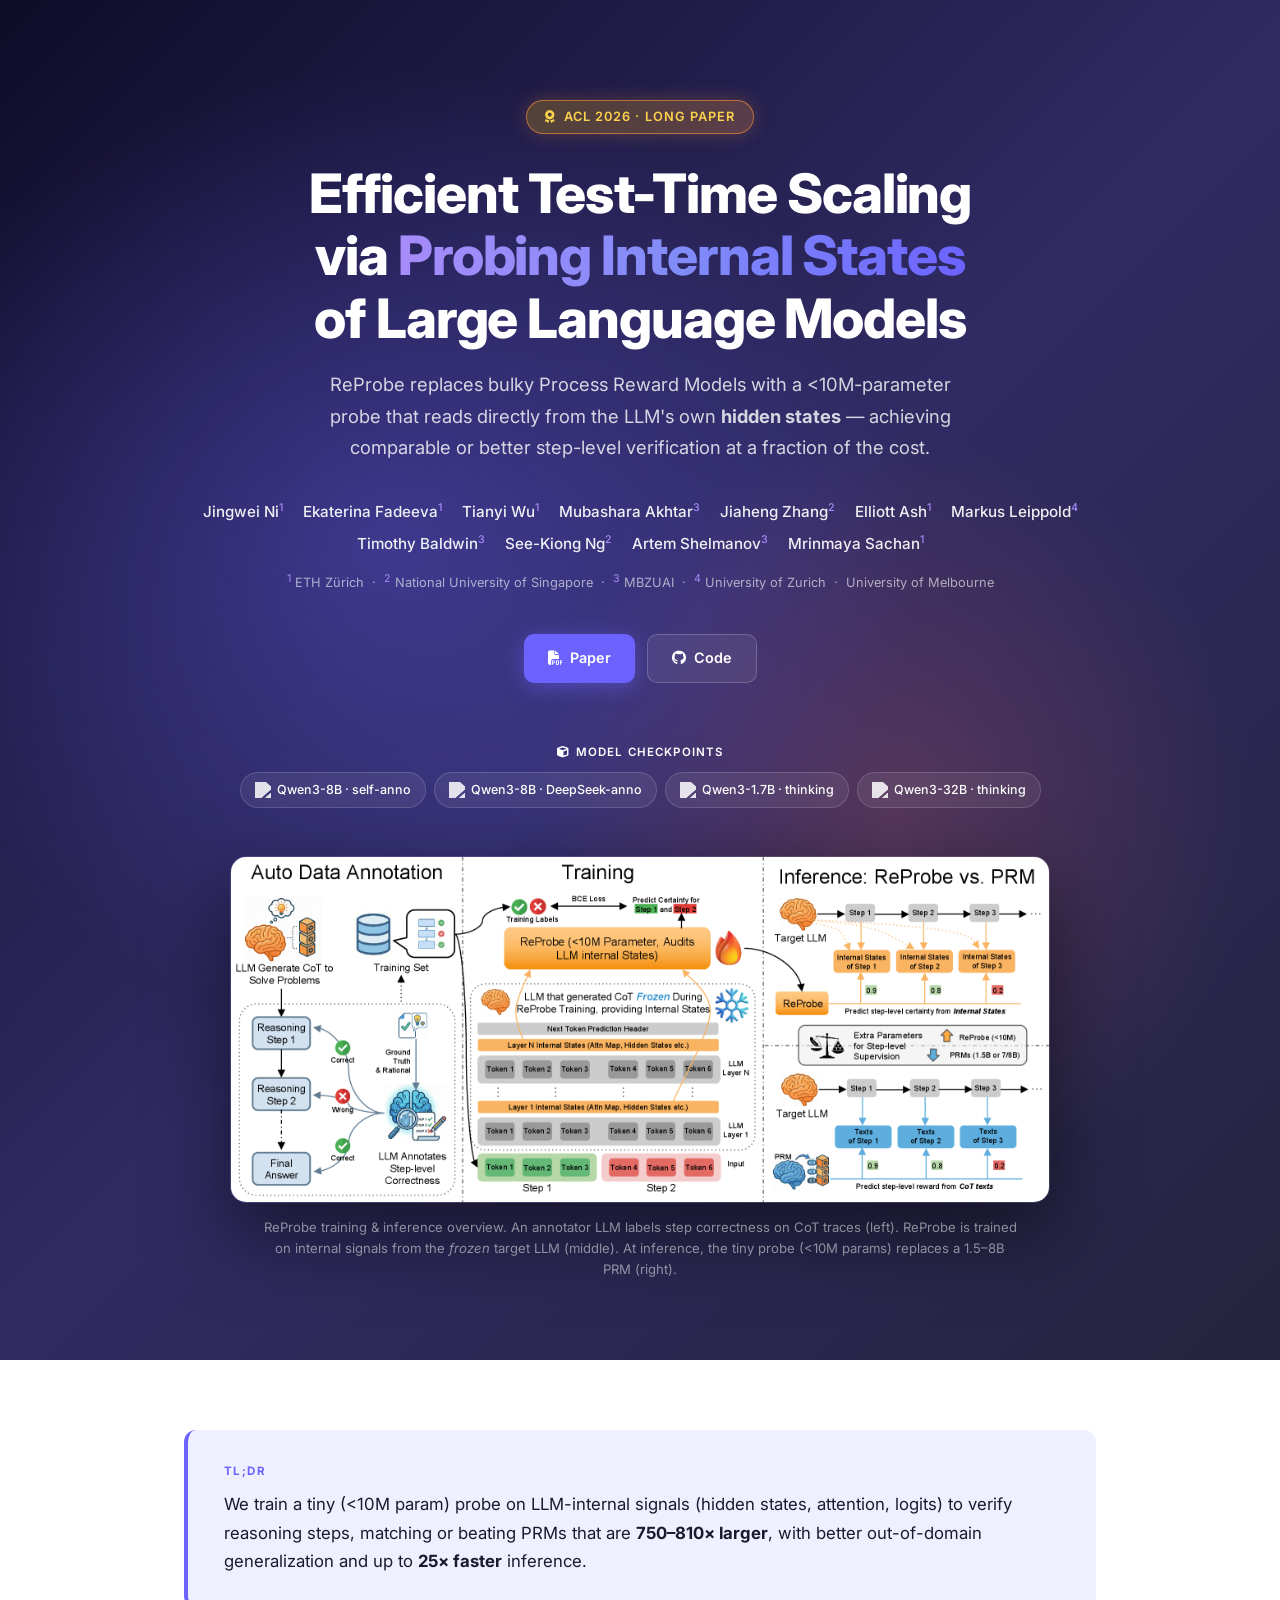
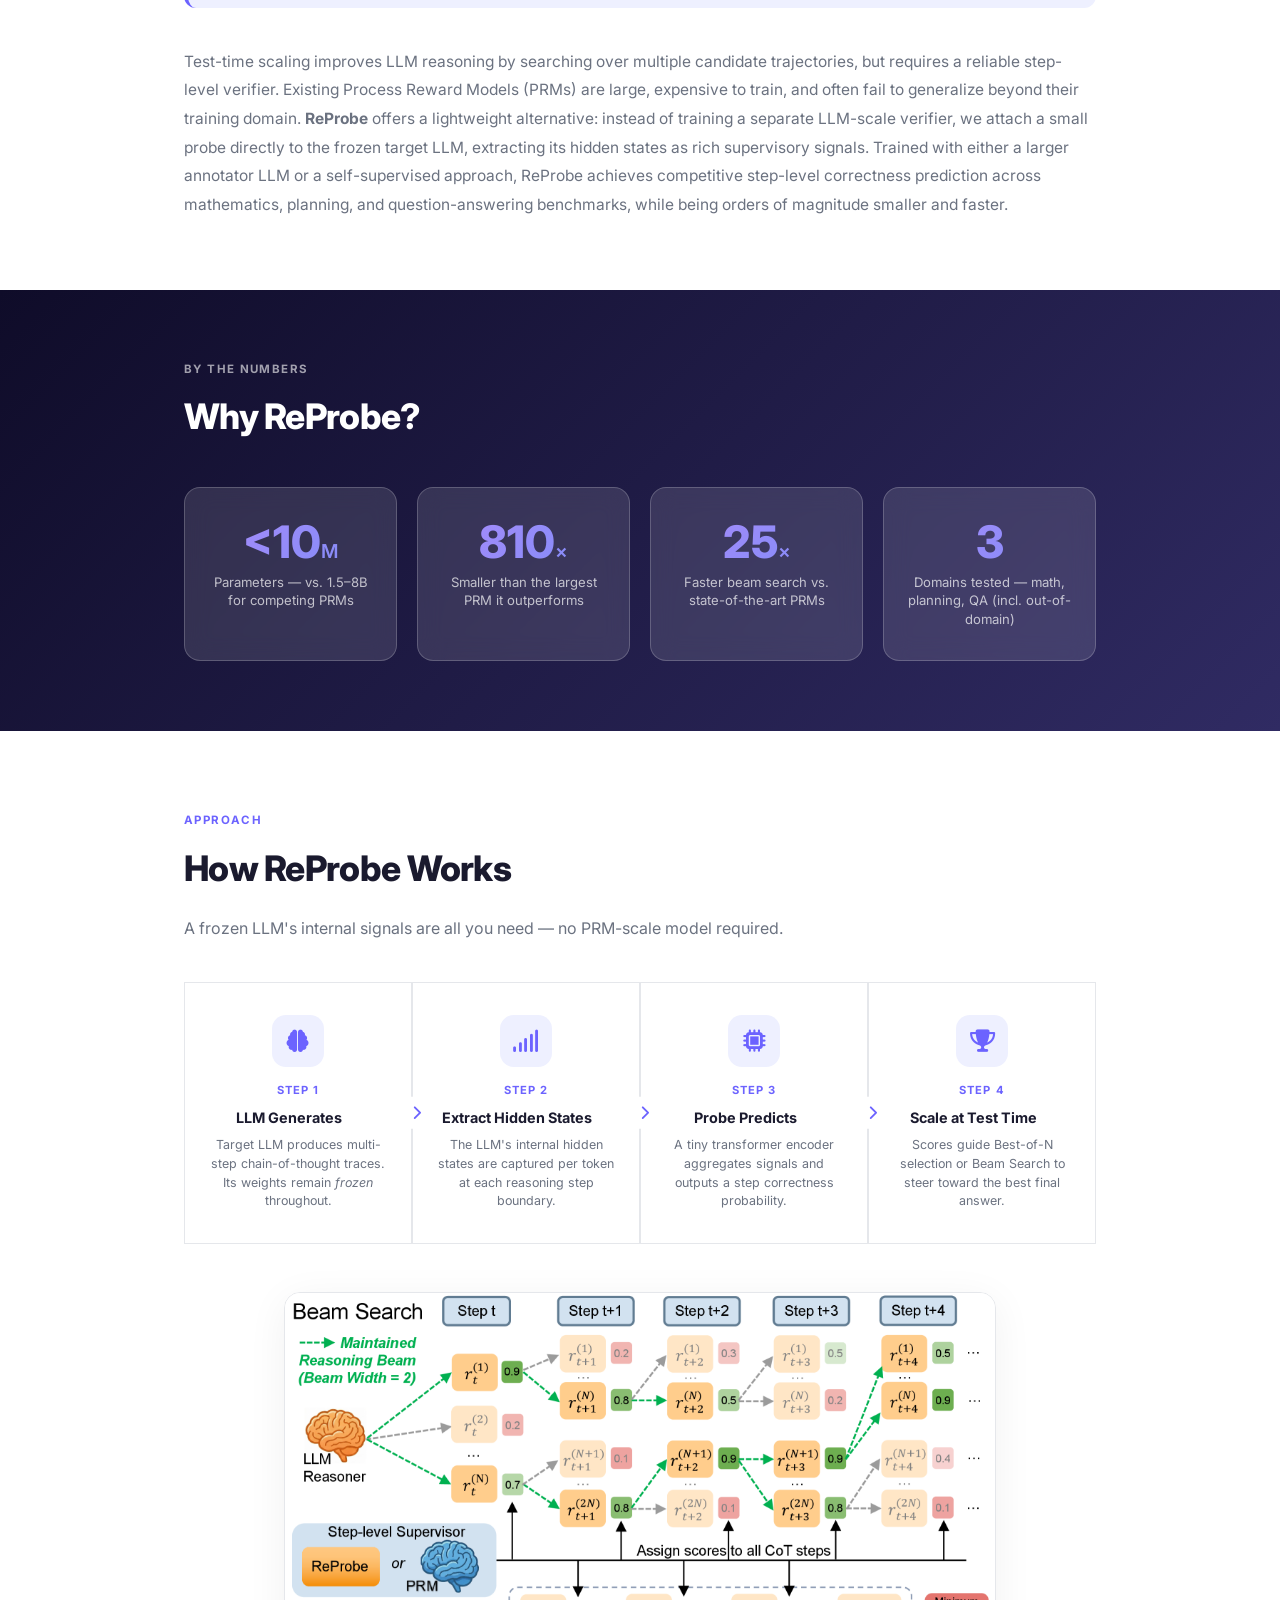
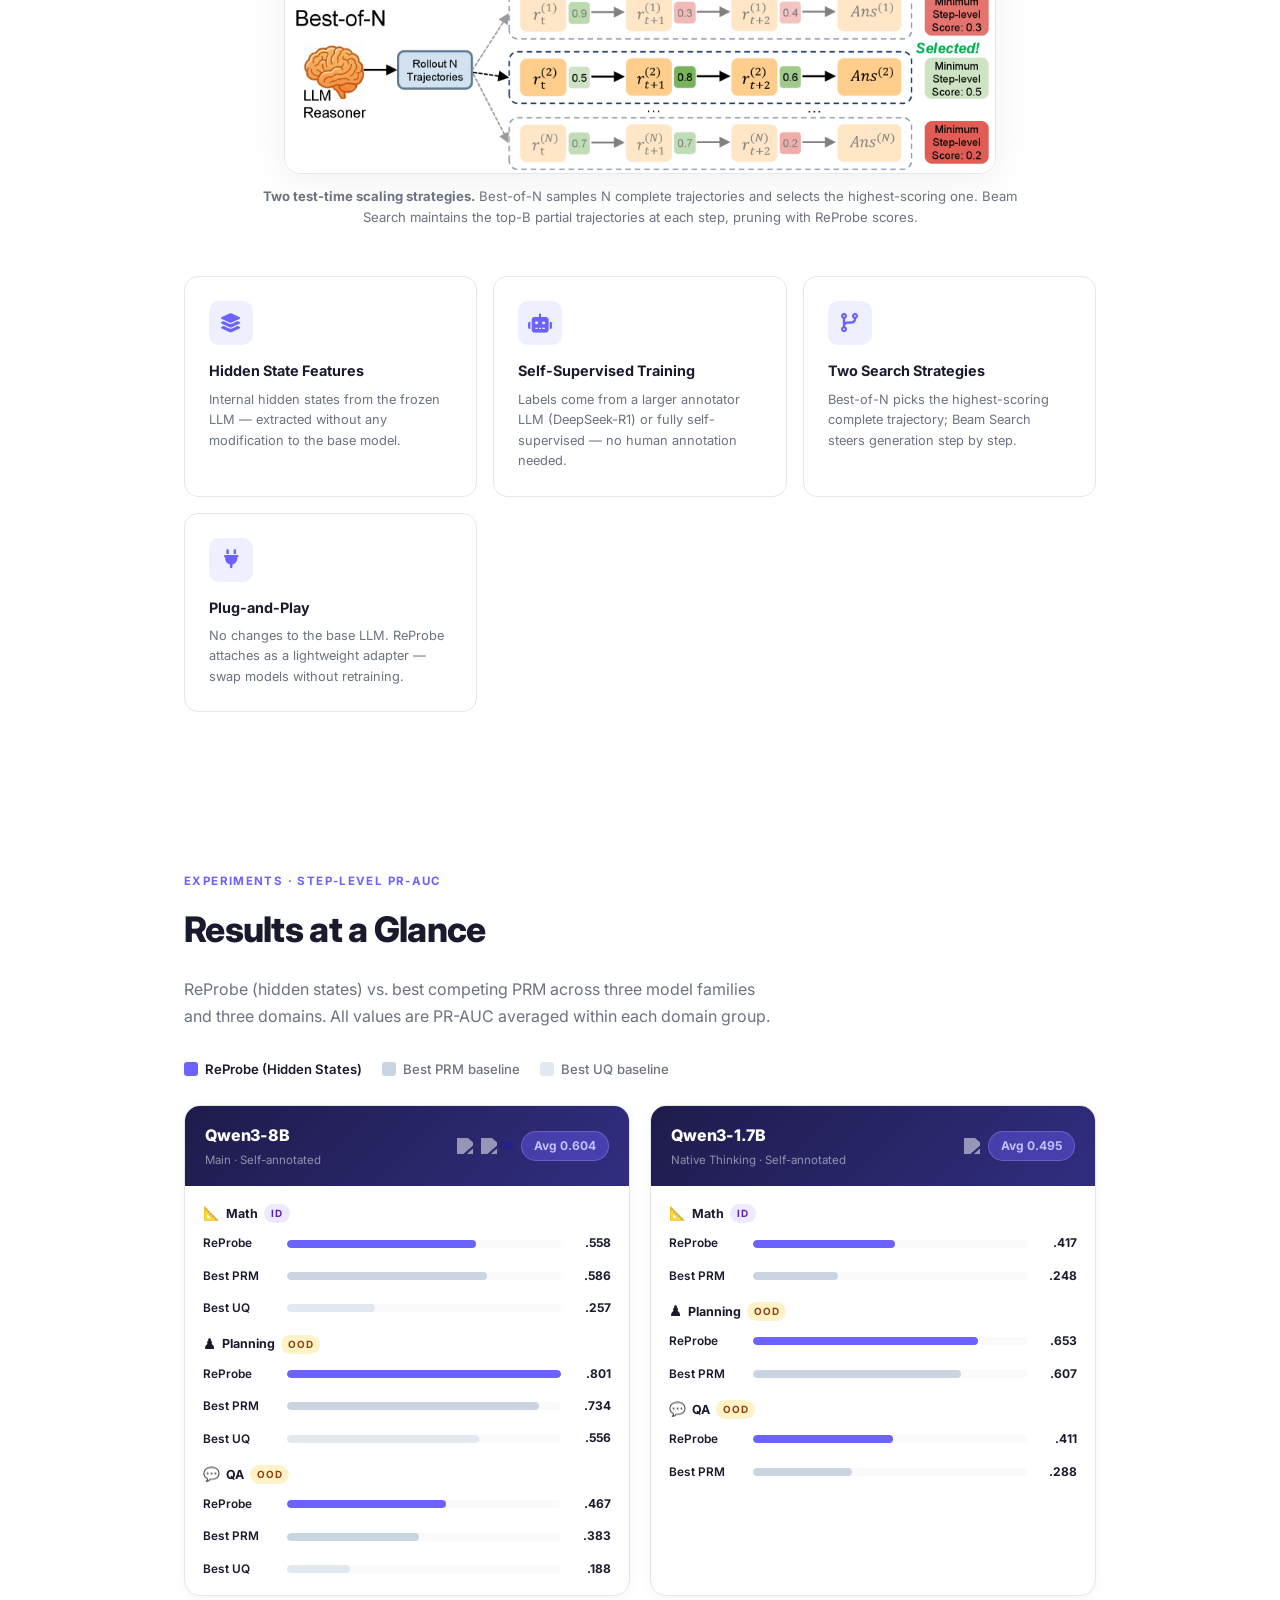
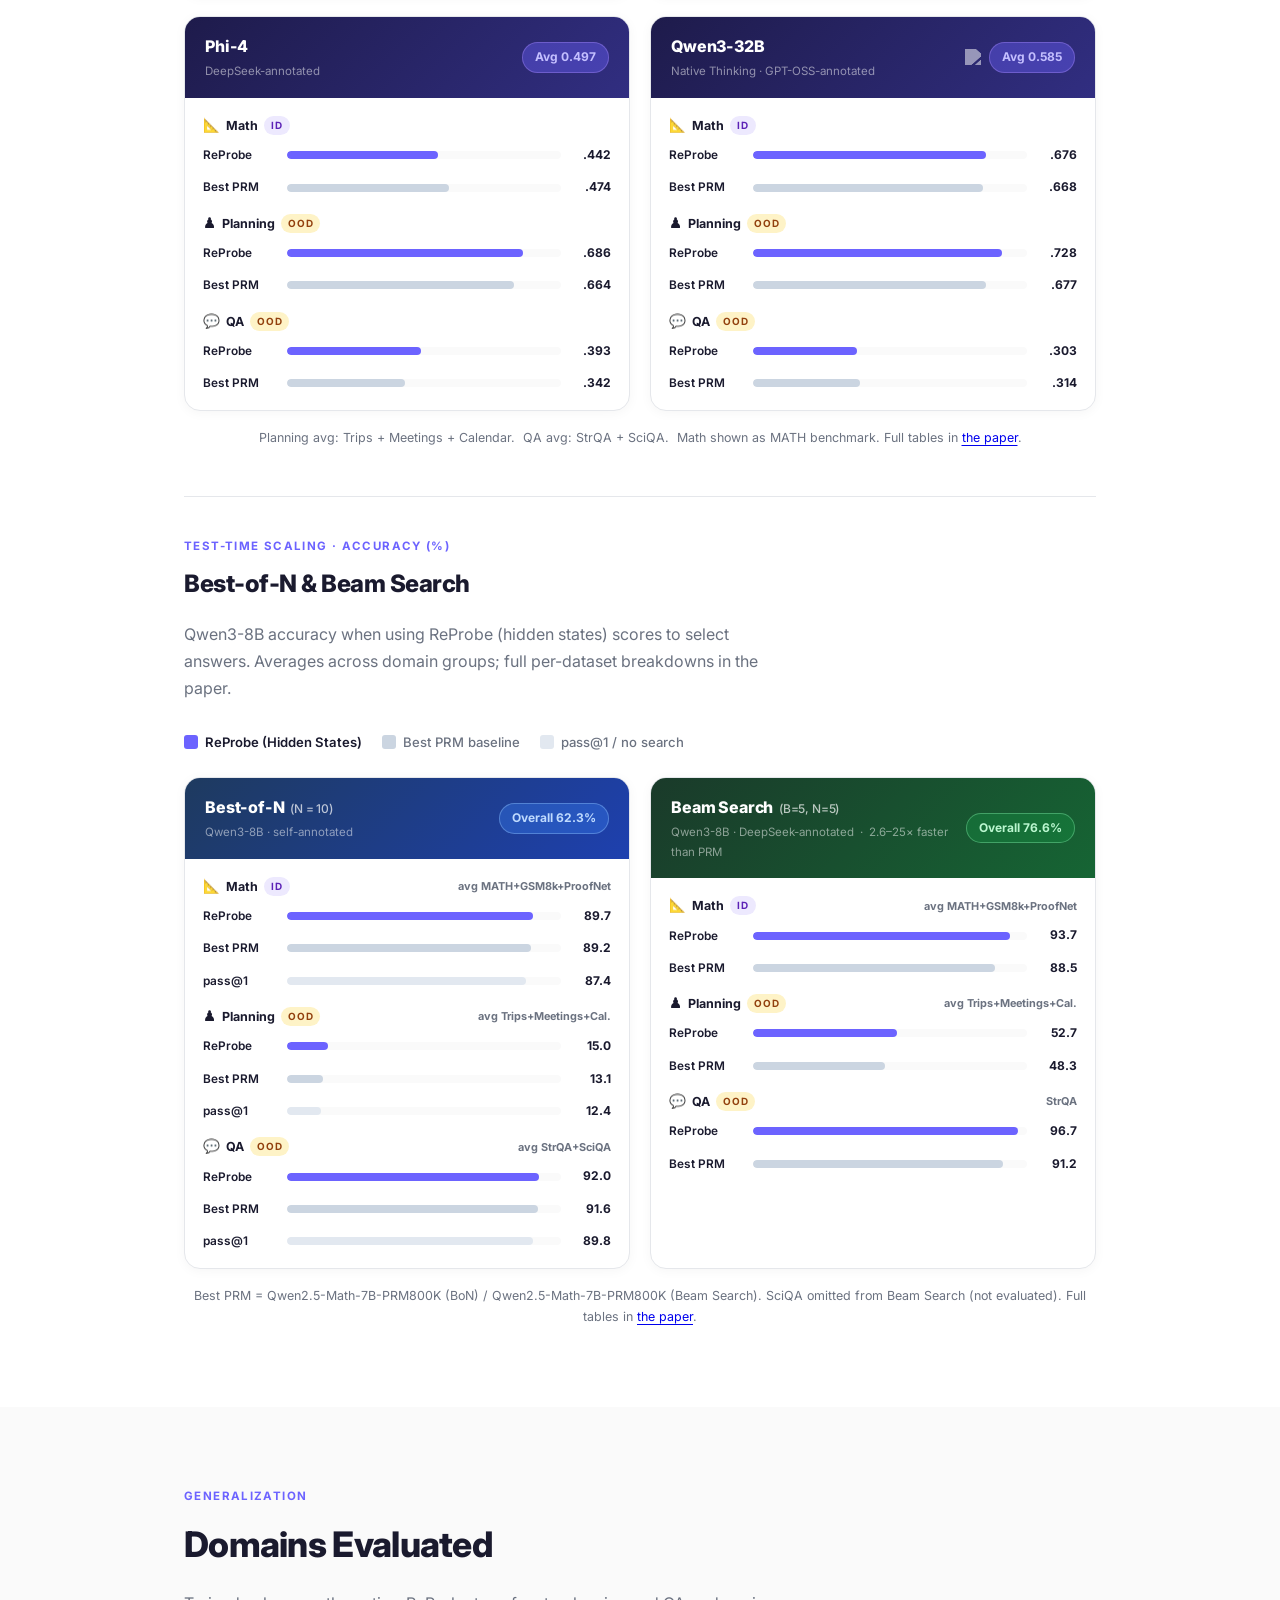
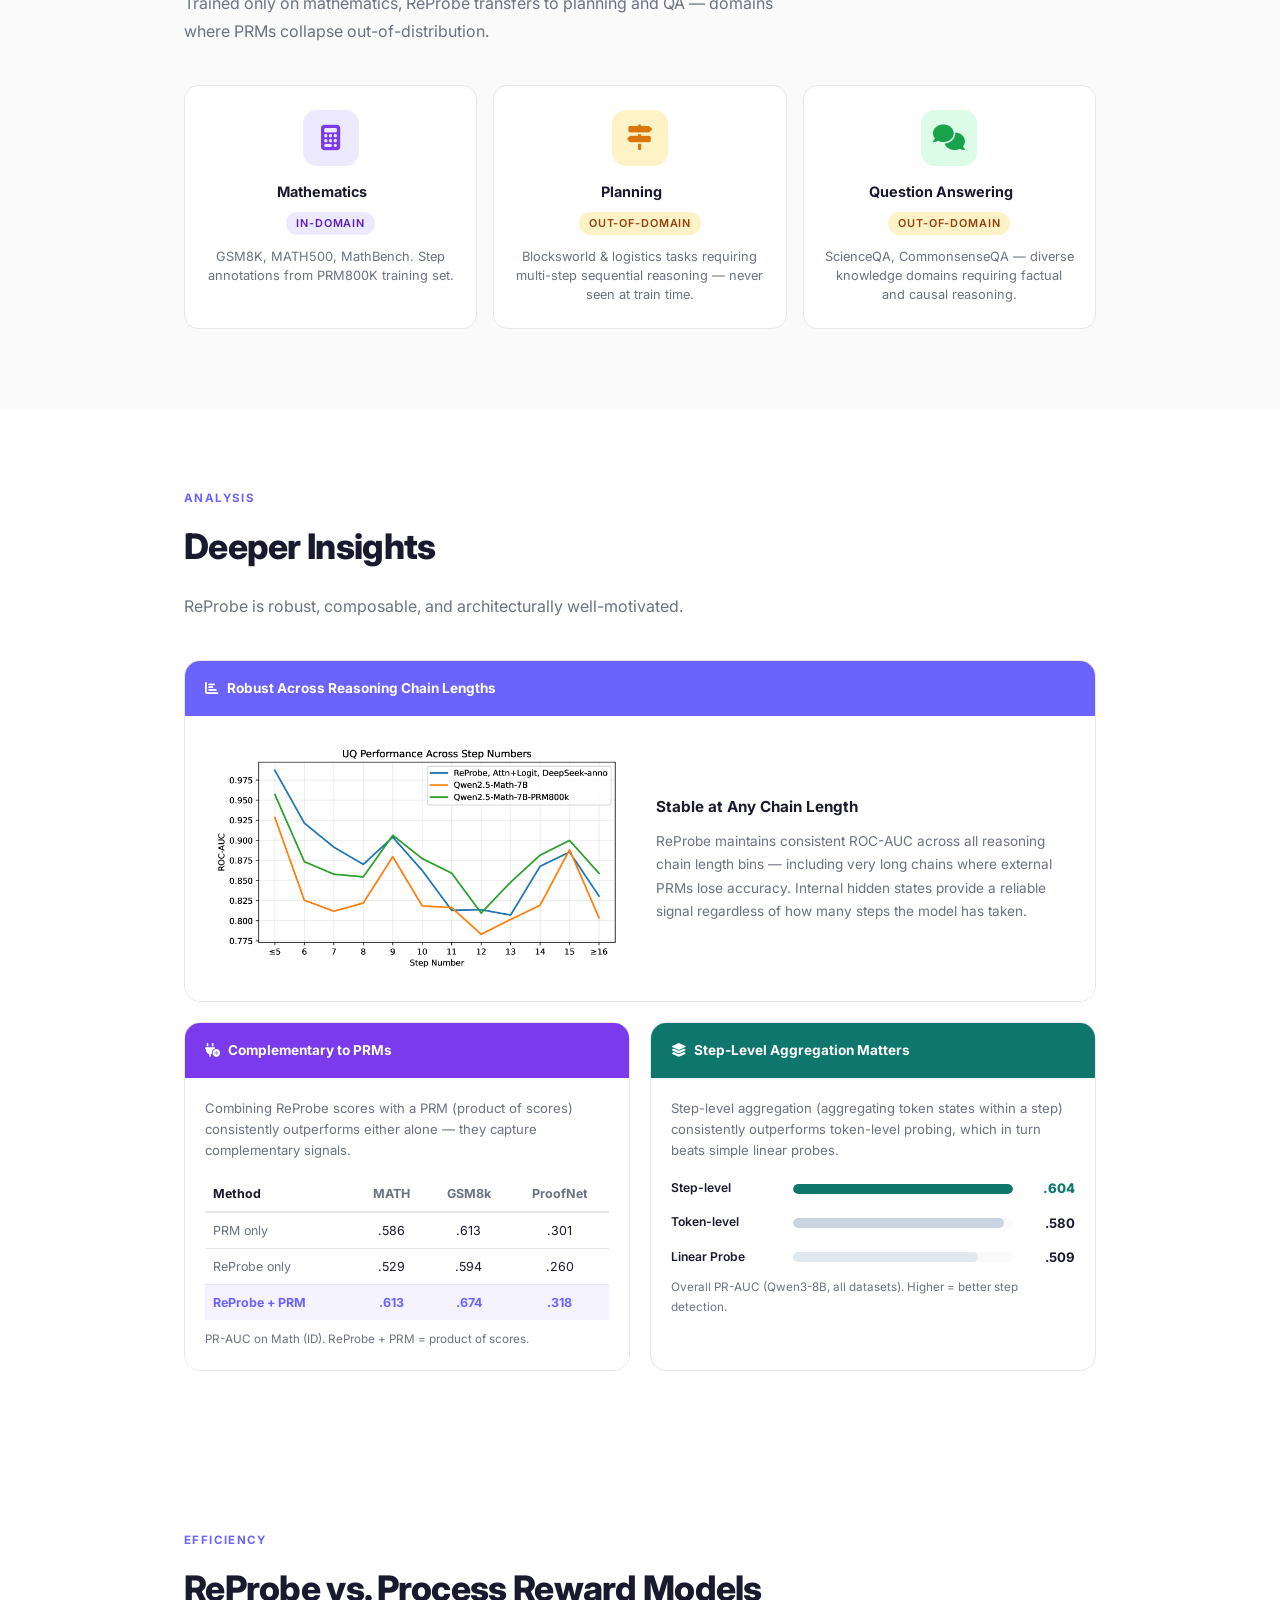
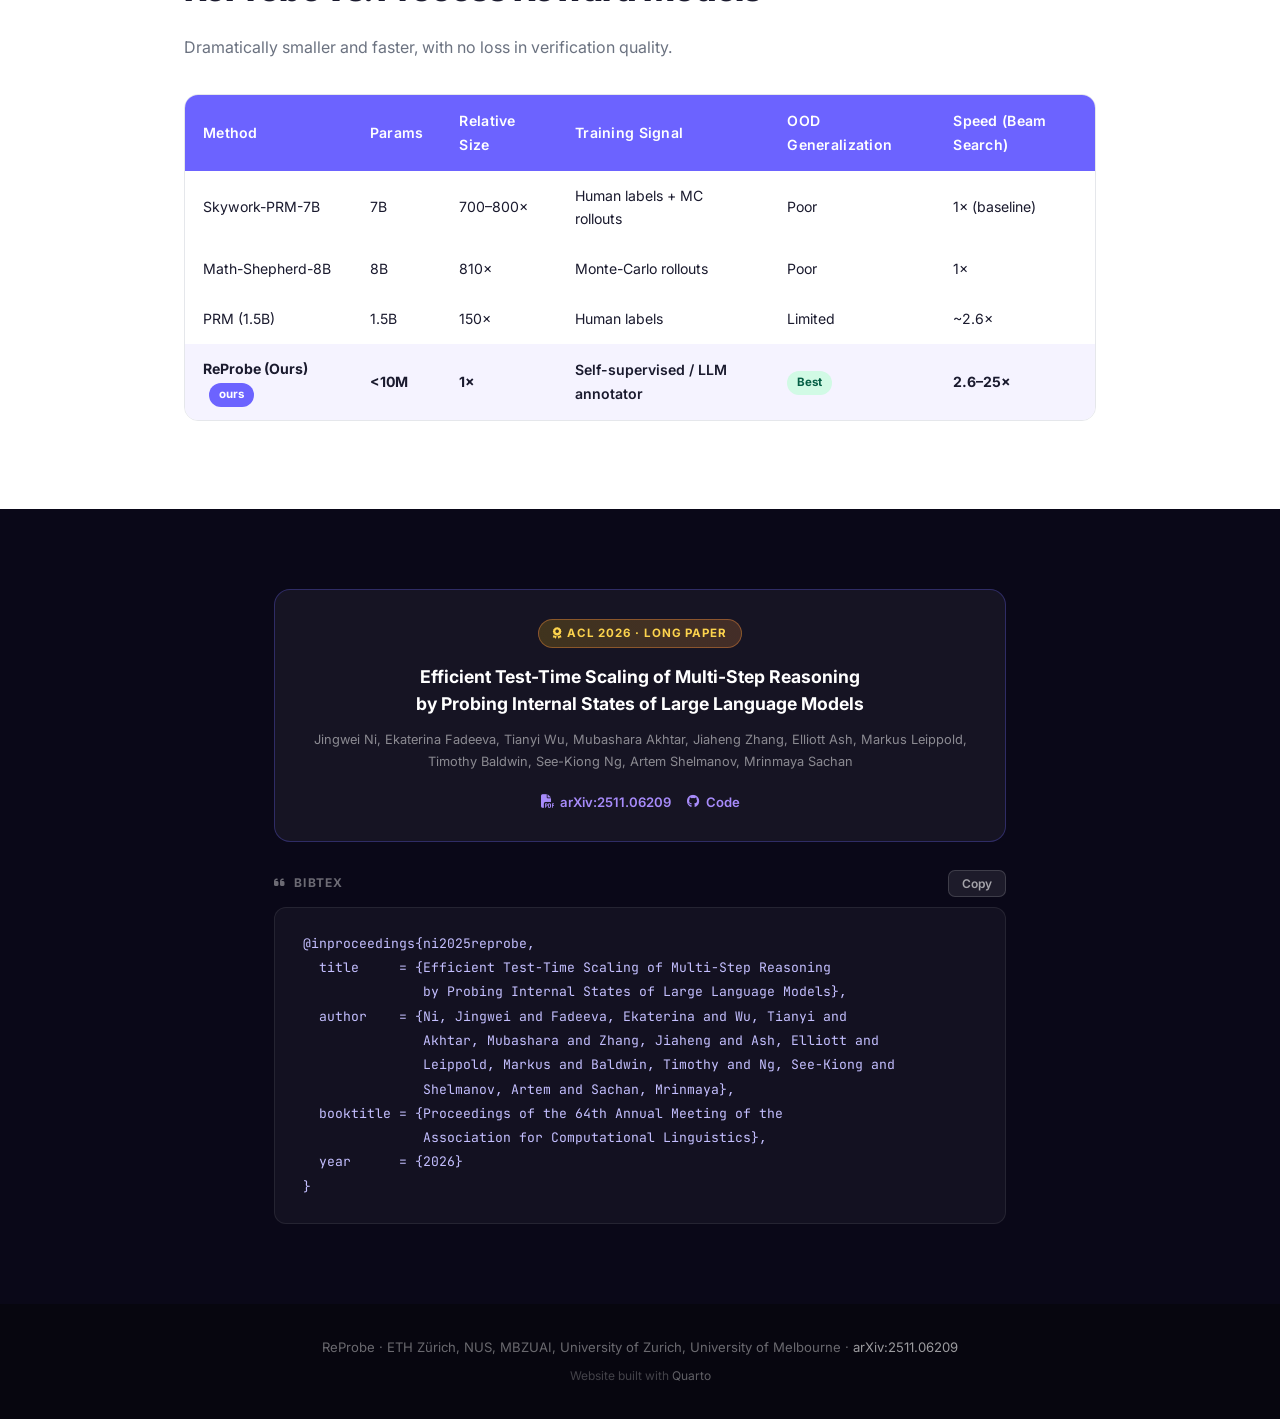
==== commit cd426cbd: "Shrink Best-of-N and Beam Search illustration figure" ====
--- a/index.html
+++ b/index.html
@@ -249,7 +249,7 @@
     </div>
 
     <!-- Fig 2: Best-of-N and Beam Search illustration -->
-    <div class="method-overview" style="margin-top:48px;">
+    <div class="method-overview" style="margin-top:48px; max-width:78%; margin-left:auto; margin-right:auto;">
       <img src="images/fig2.png" alt="Illustration of Best-of-N and Beam Search test-time scaling methods">
     </div>
     <p class="fig-caption" style="text-align:center; margin-top:12px;">
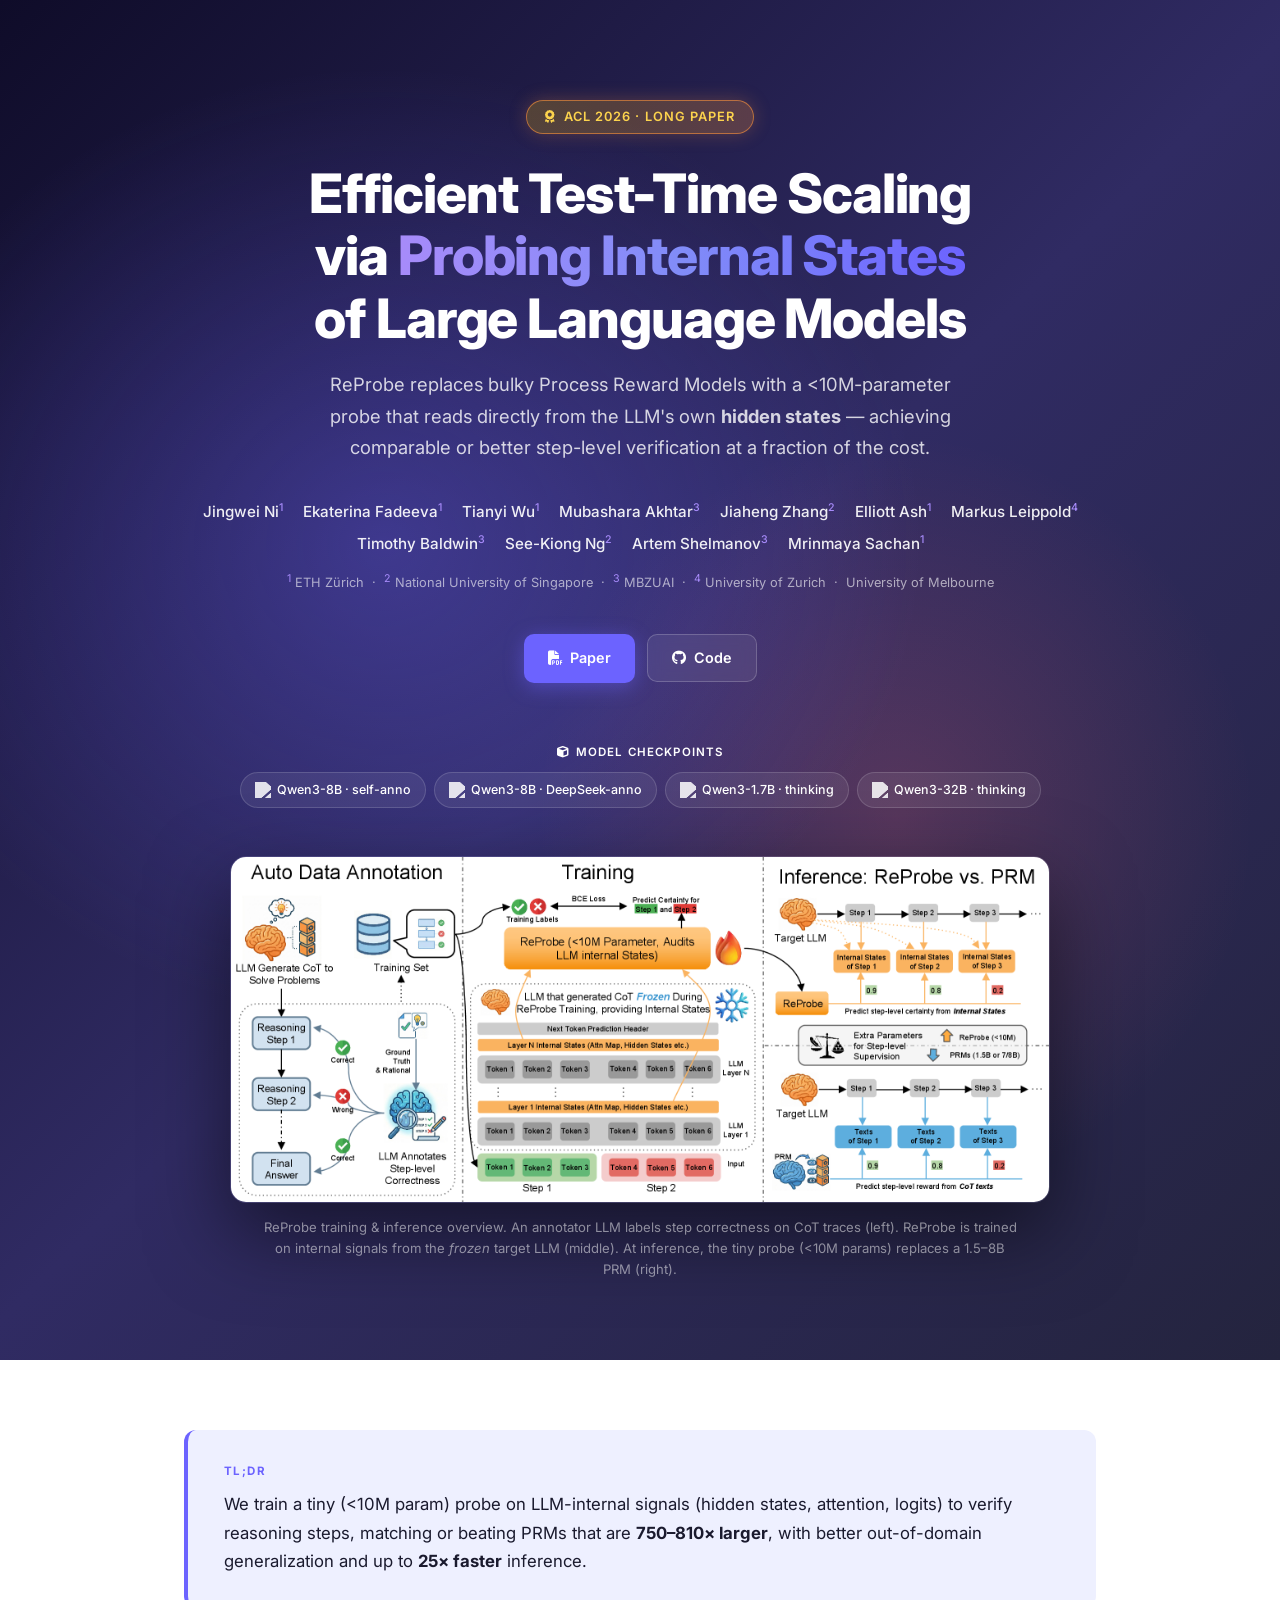
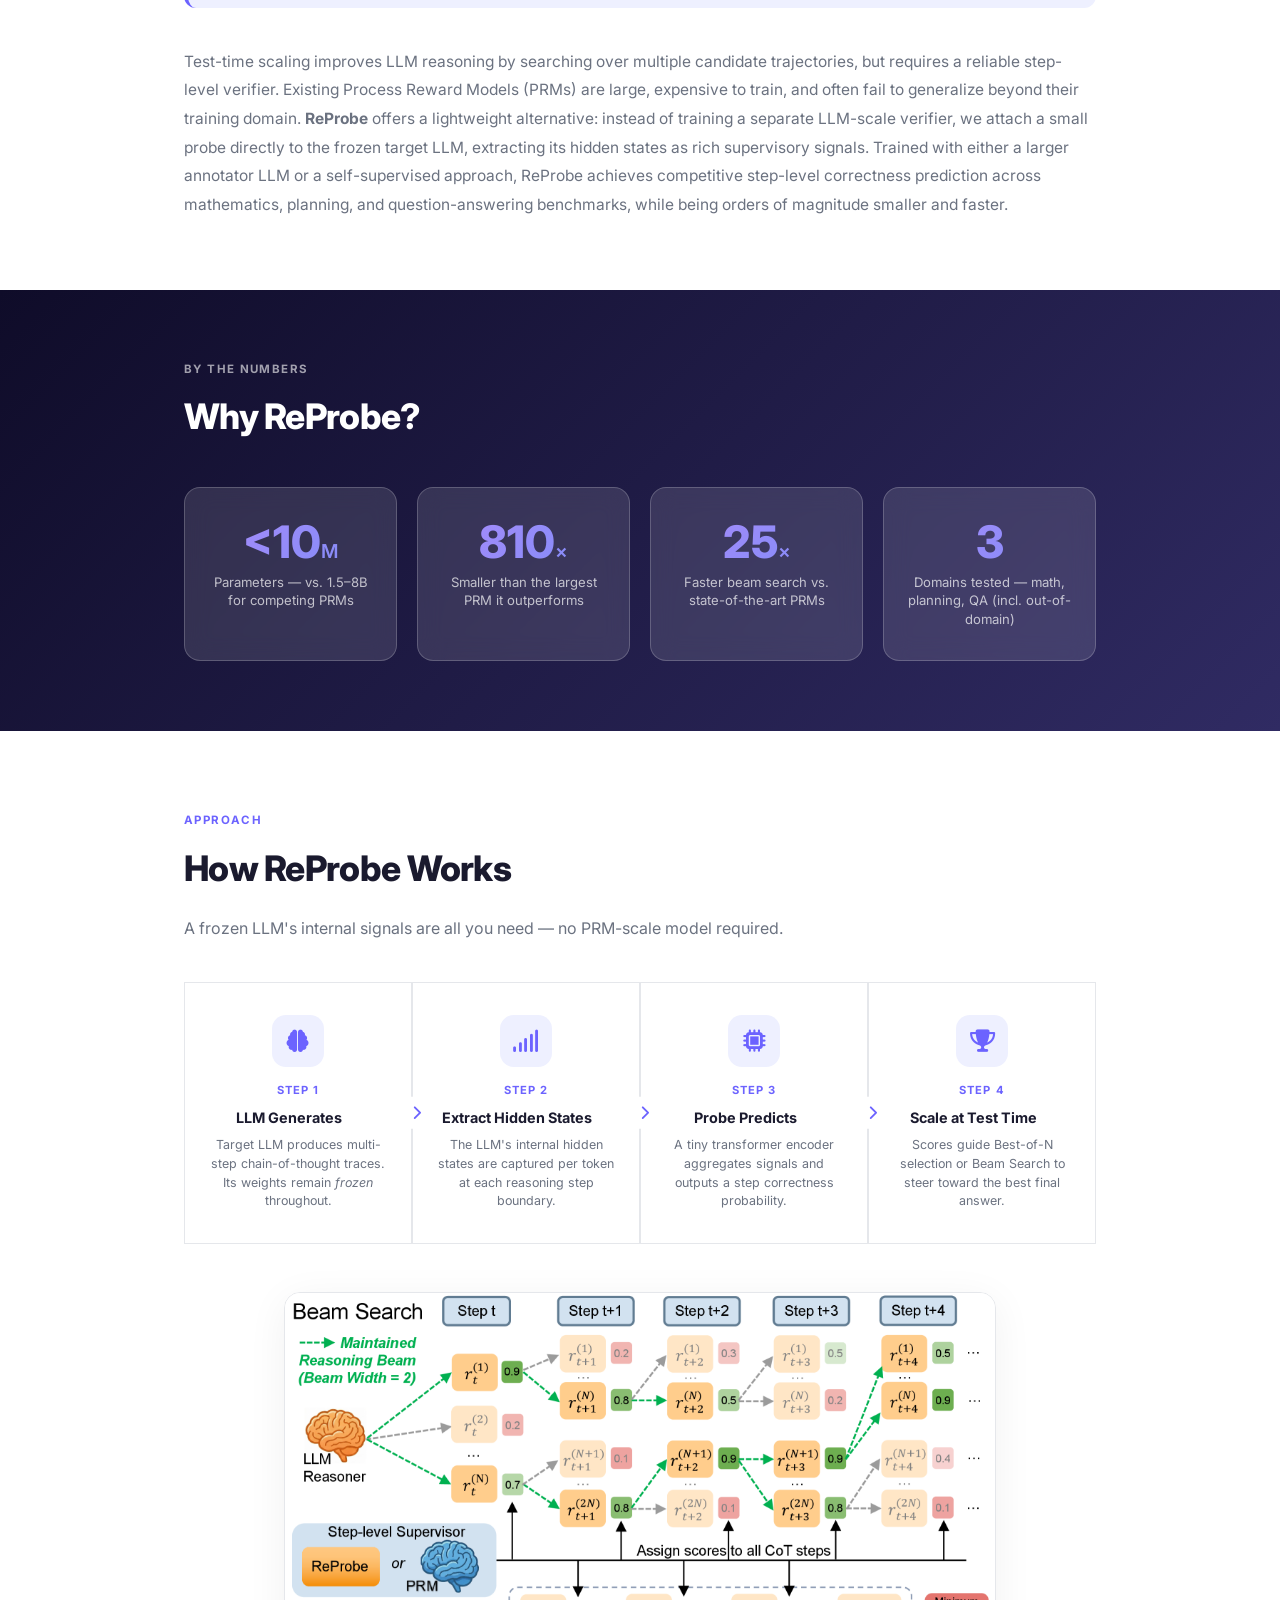
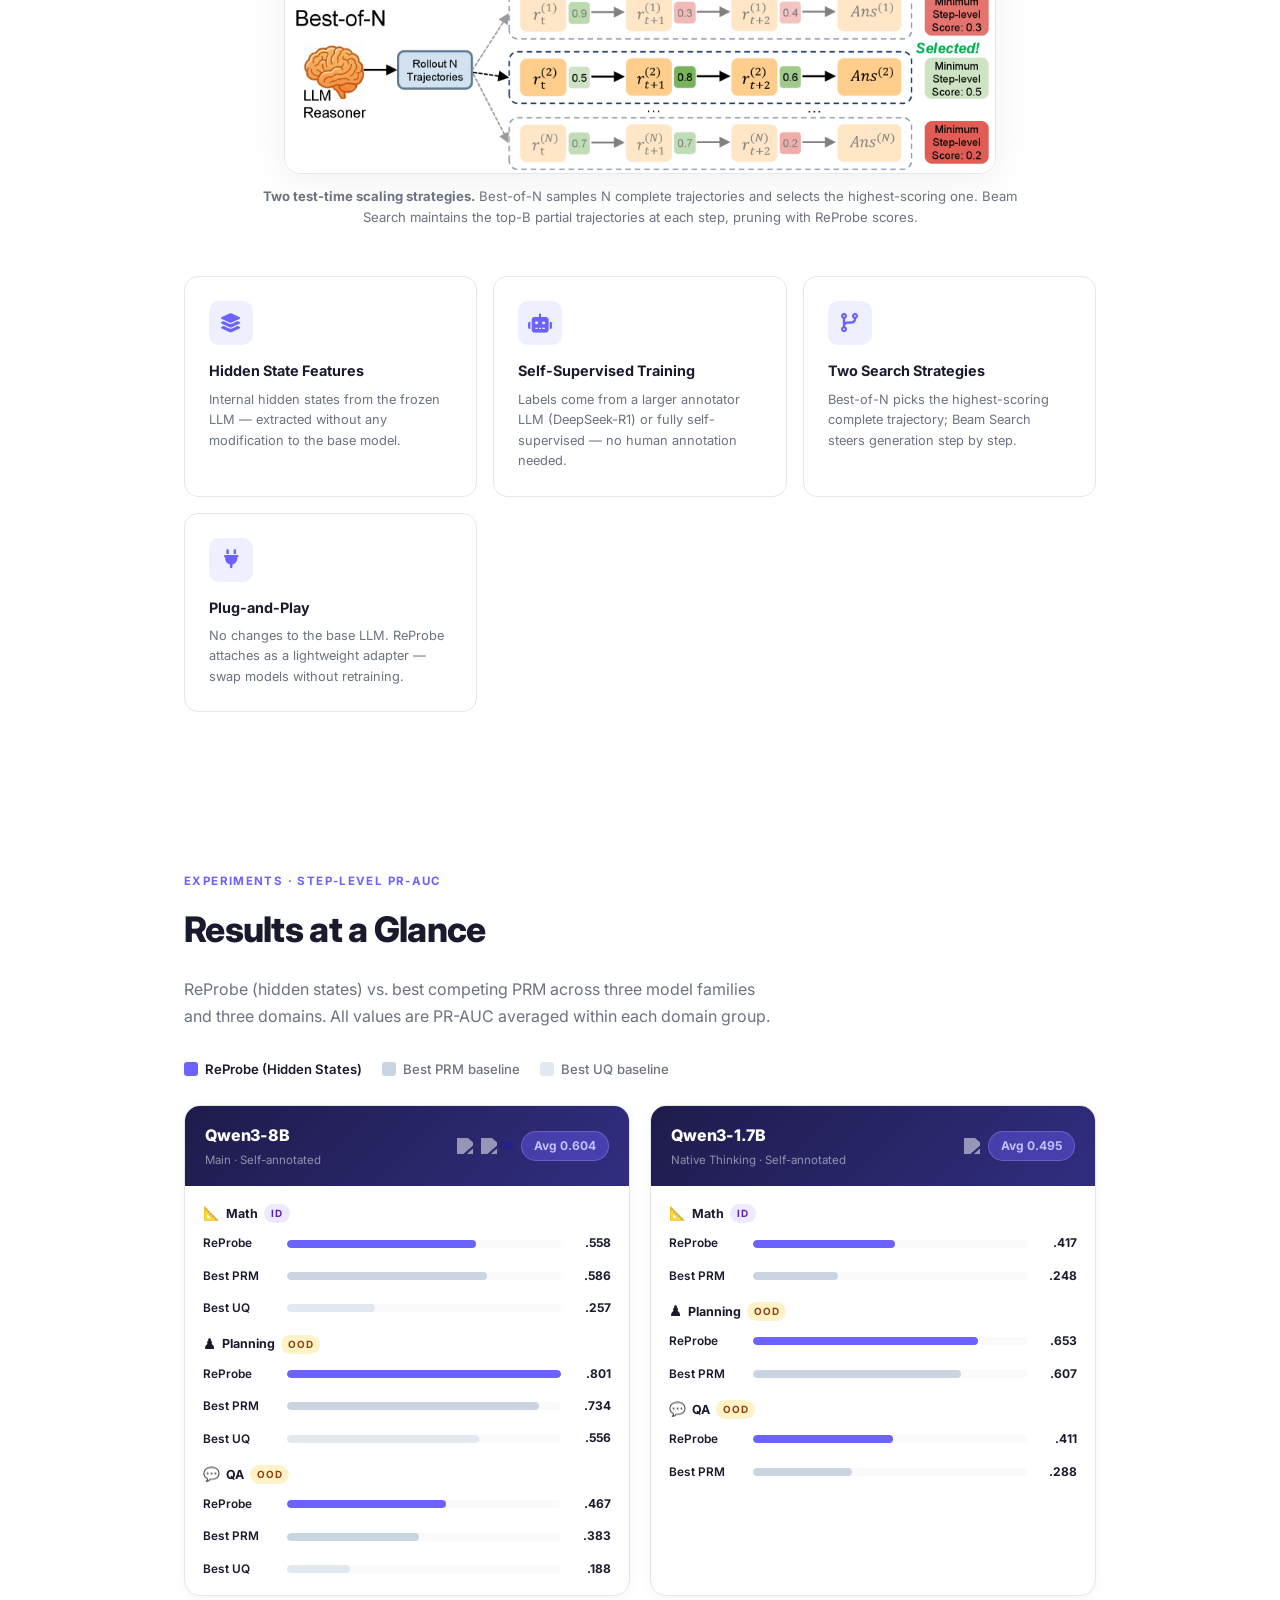
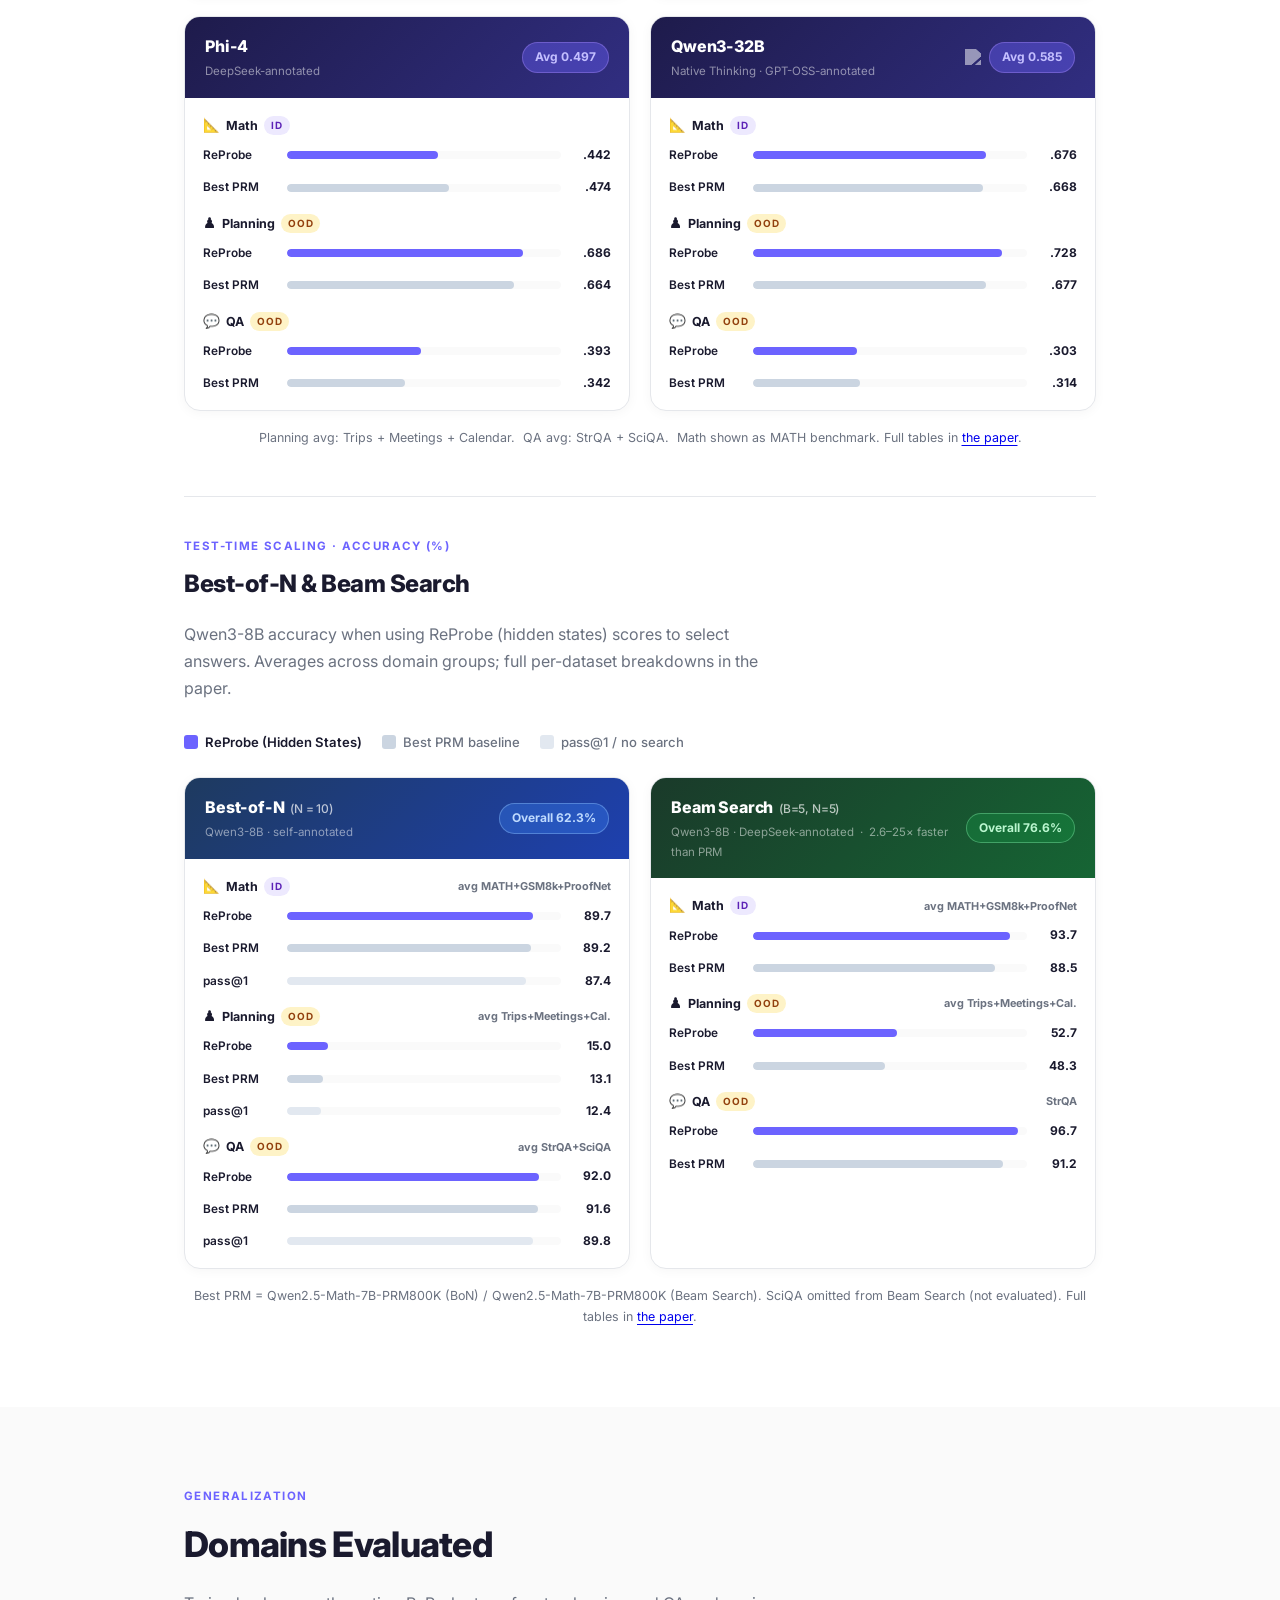
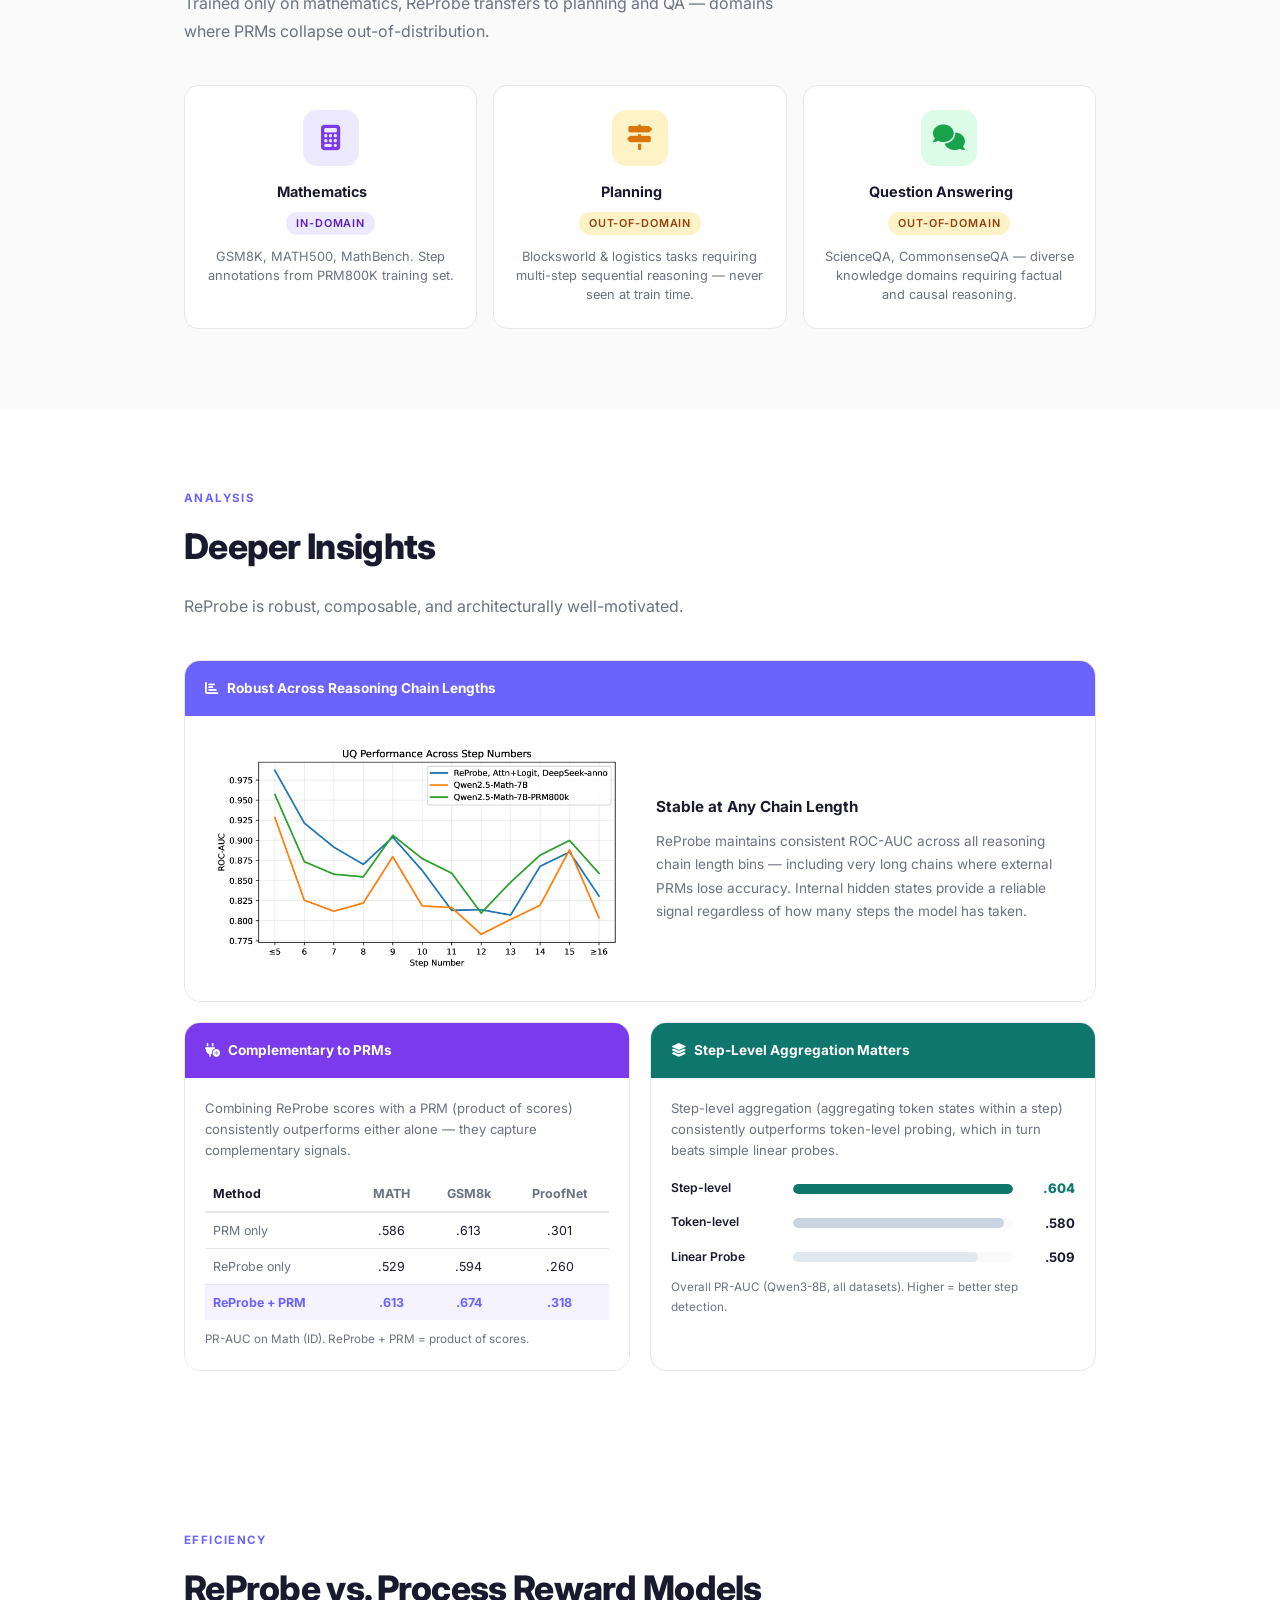
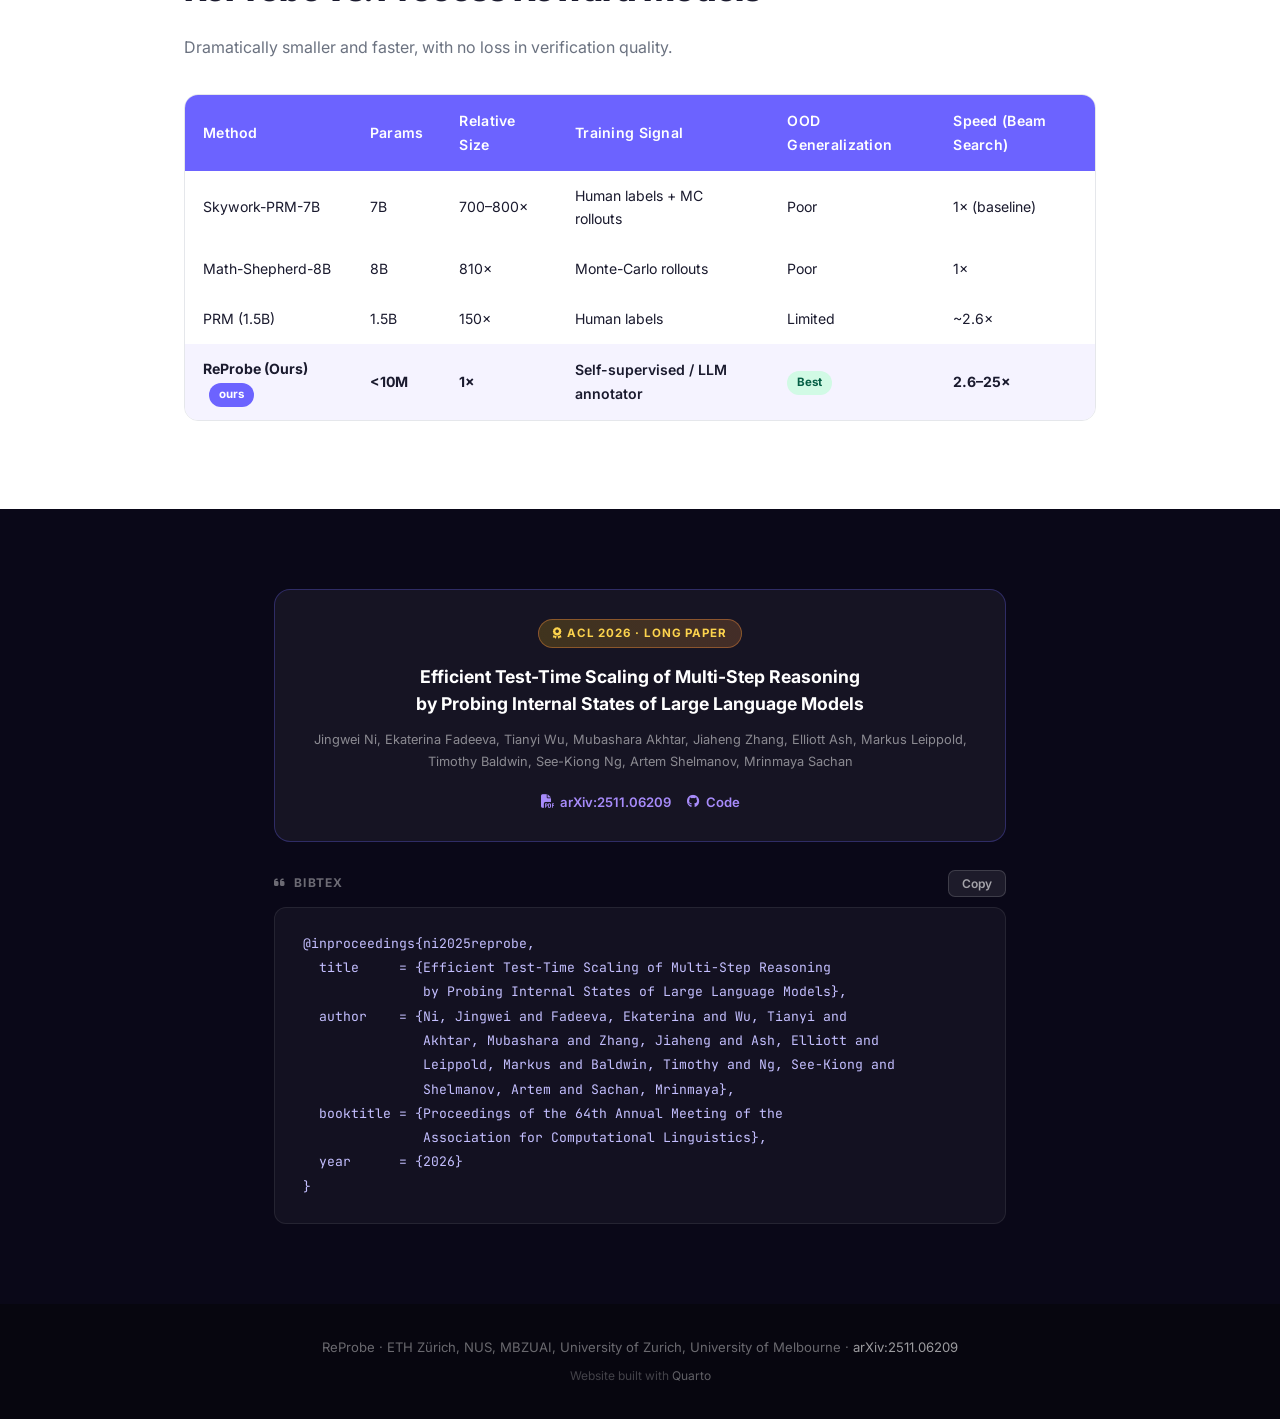
==== commit 9fff62b1: "Update index.html" ====
--- a/index.html
+++ b/index.html
@@ -98,7 +98,7 @@
       <a href="https://arxiv.org/abs/2511.06209" class="btn btn-primary" target="_blank">
         <i class="fa-solid fa-file-pdf"></i> Paper
       </a>
-      <a href="https://github.com/cant-access-rediska0123/uncertainty4reasoning" class="btn btn-outline" target="_blank">
+      <a href="https://github.com/ReProbe/ReProbe" class="btn btn-outline" target="_blank">
         <i class="fa-brands fa-github"></i> Code
       </a>
     </div>
@@ -1574,4 +1574,4 @@
 
 
 
-</body></html>+</body></html>
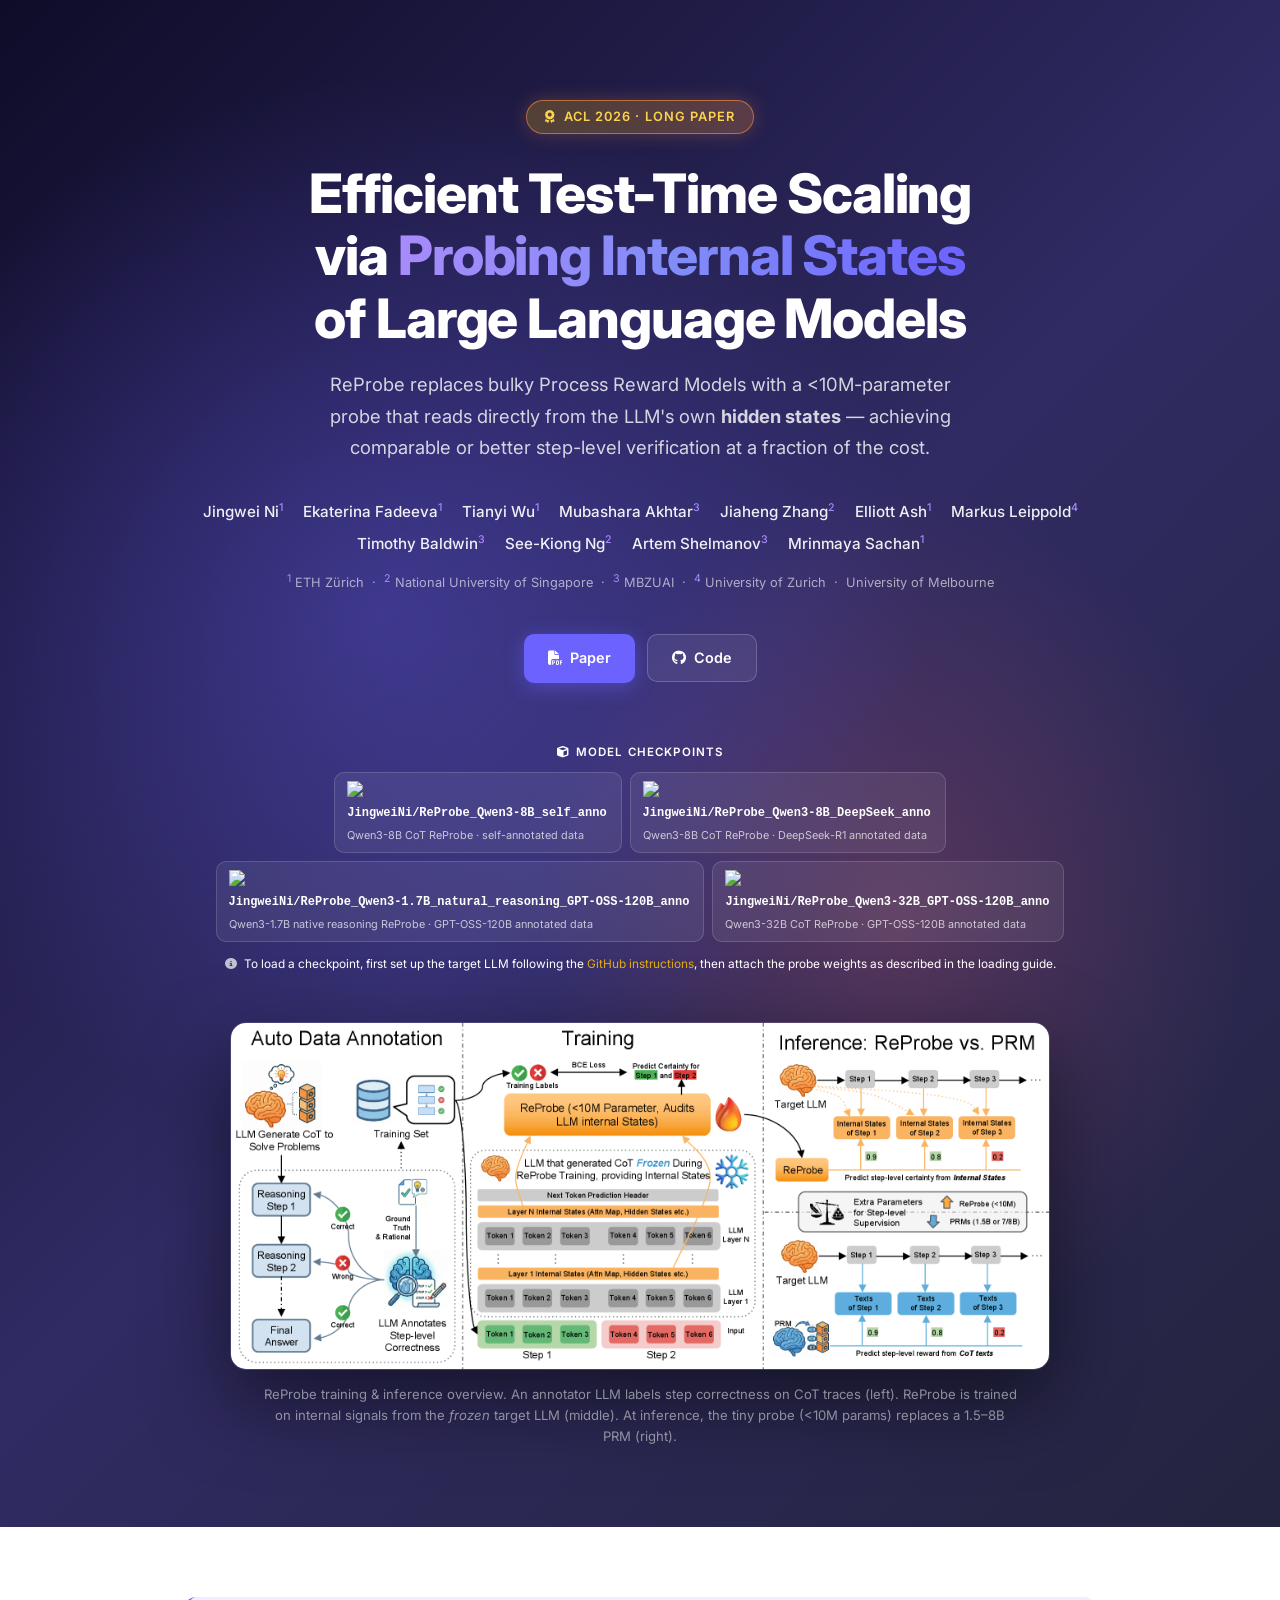
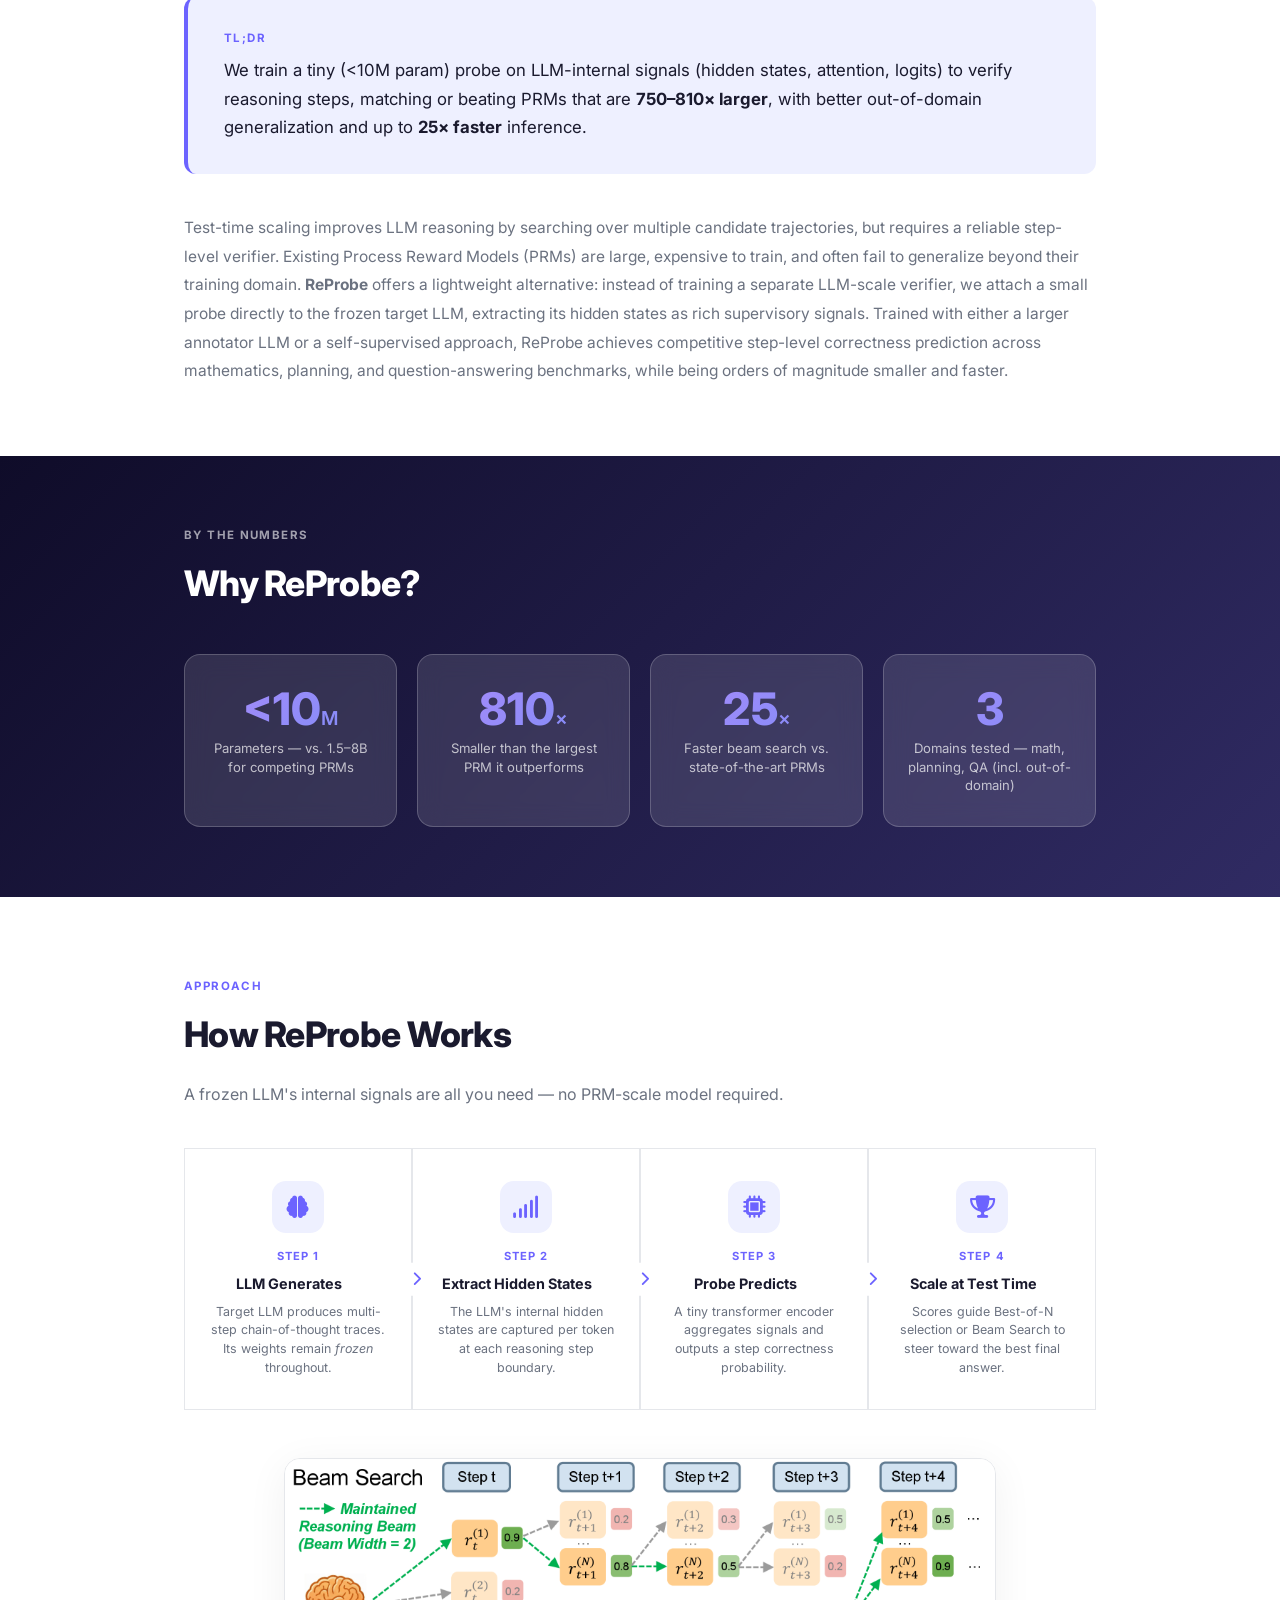
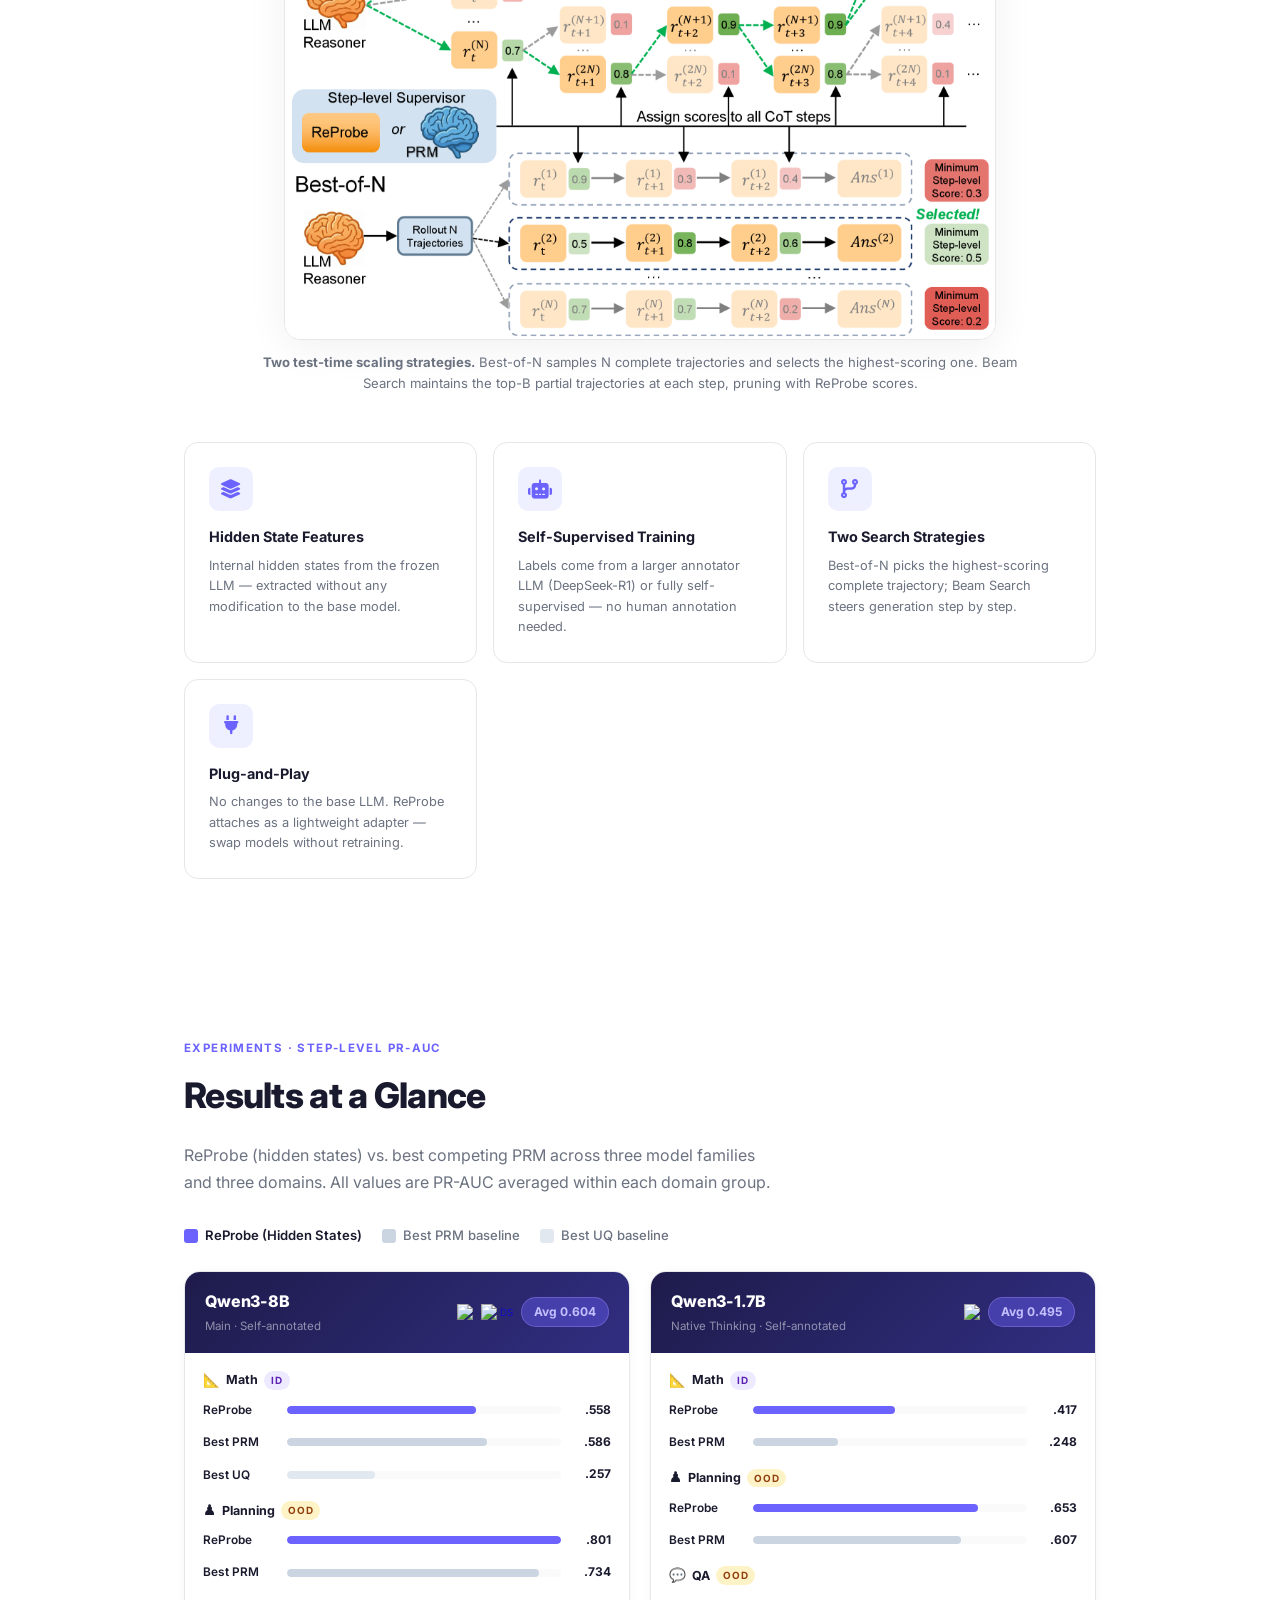
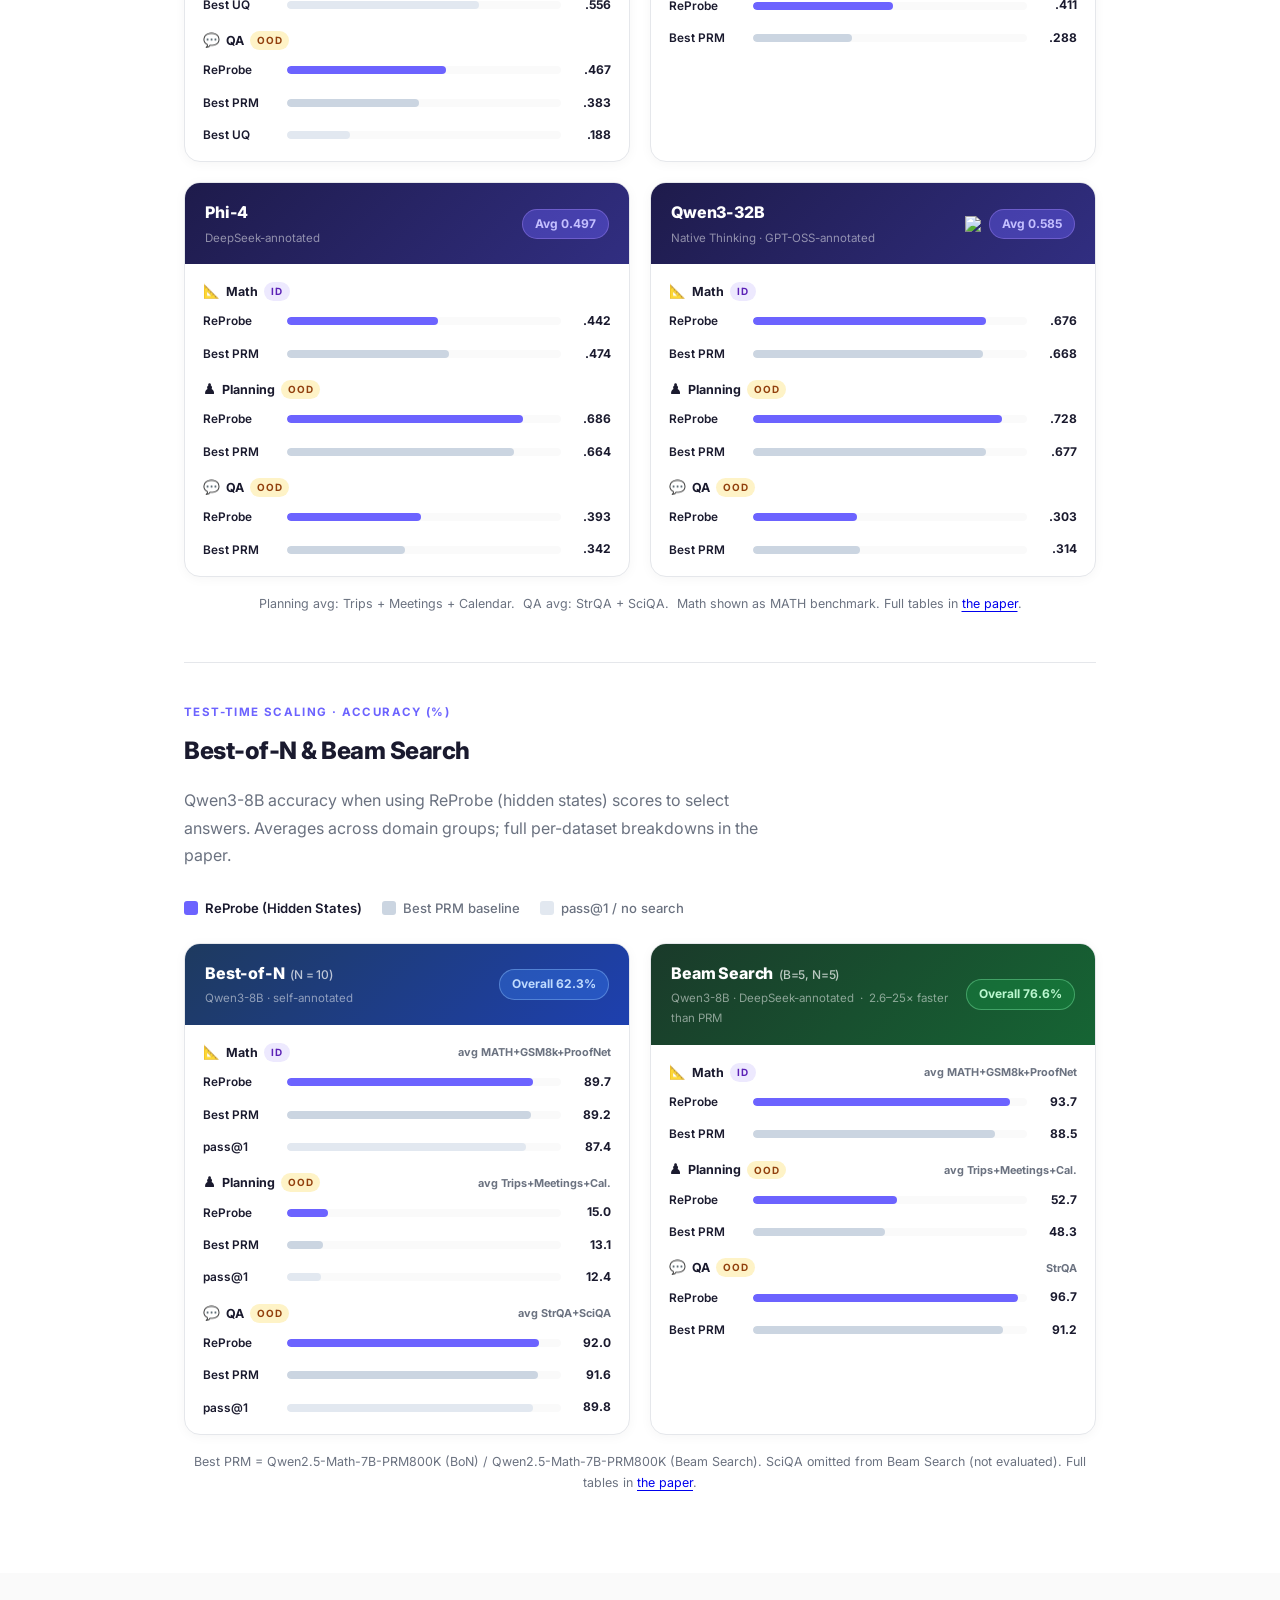
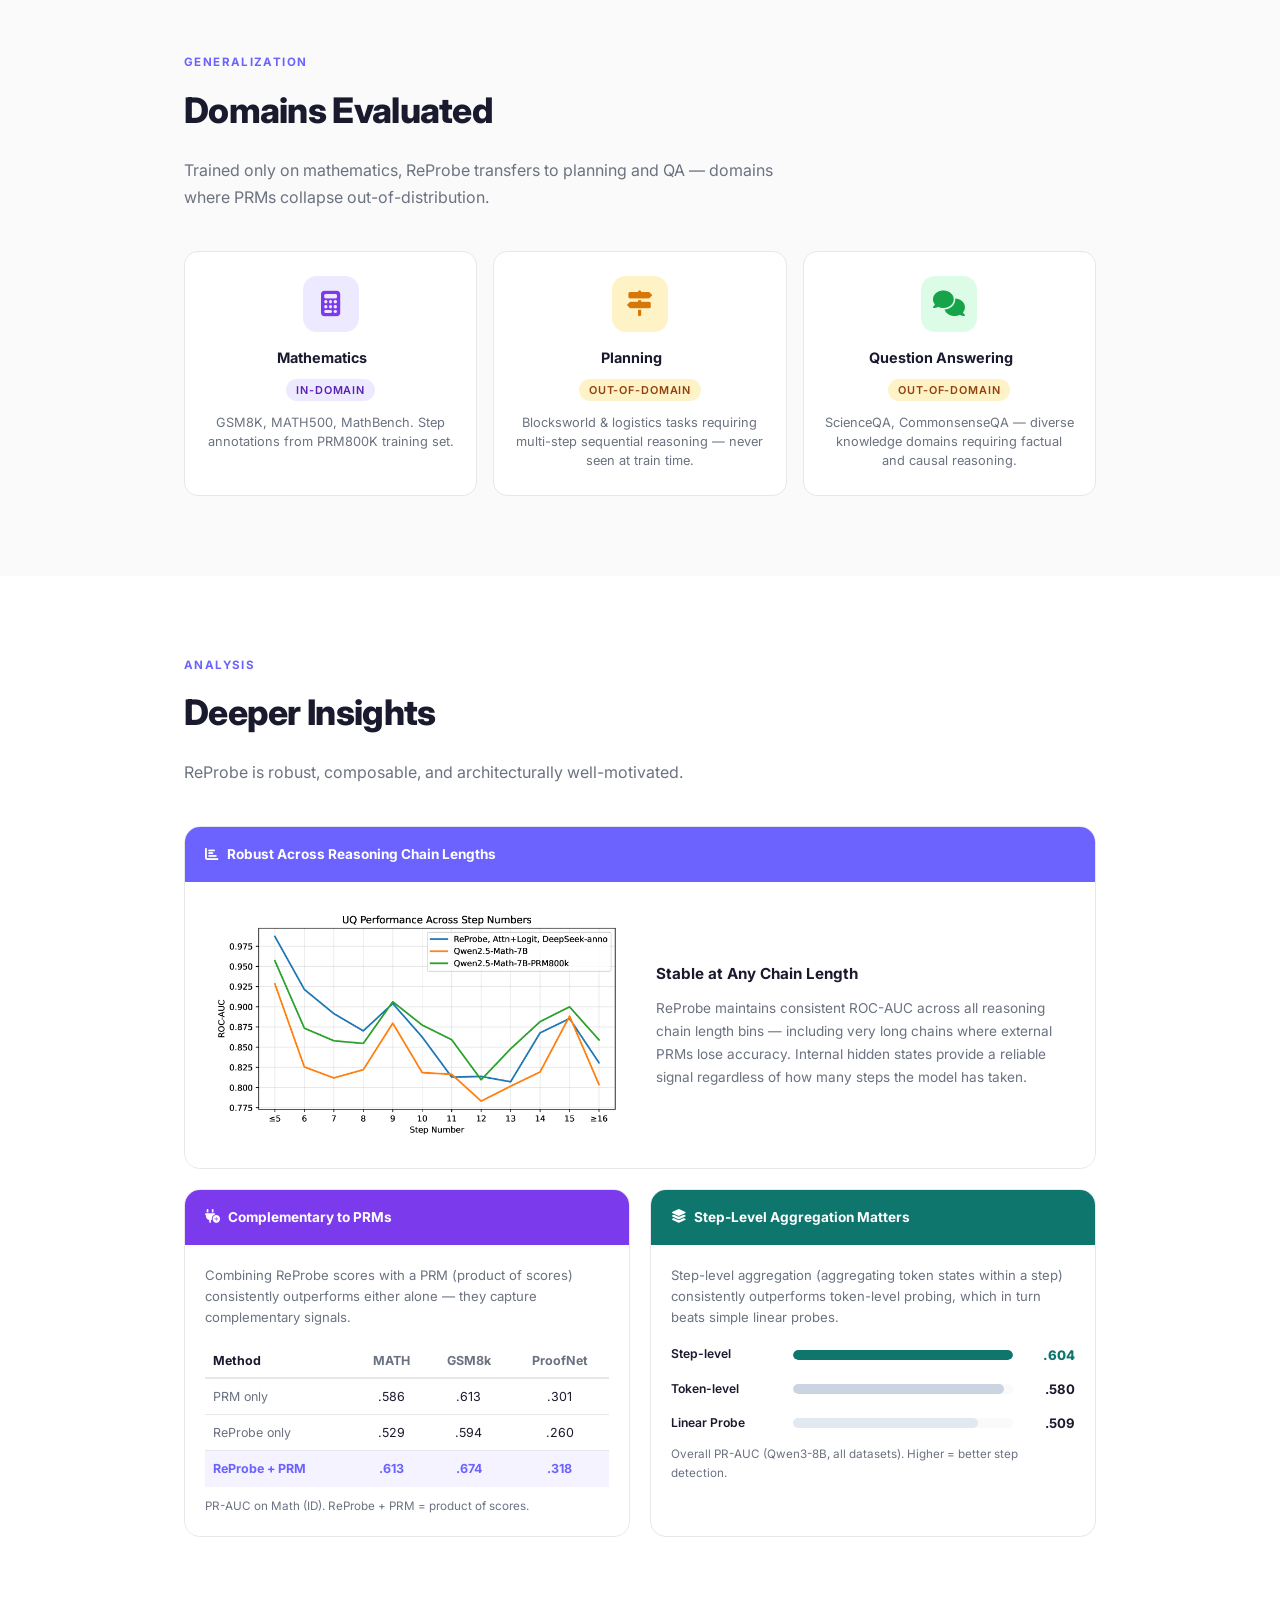
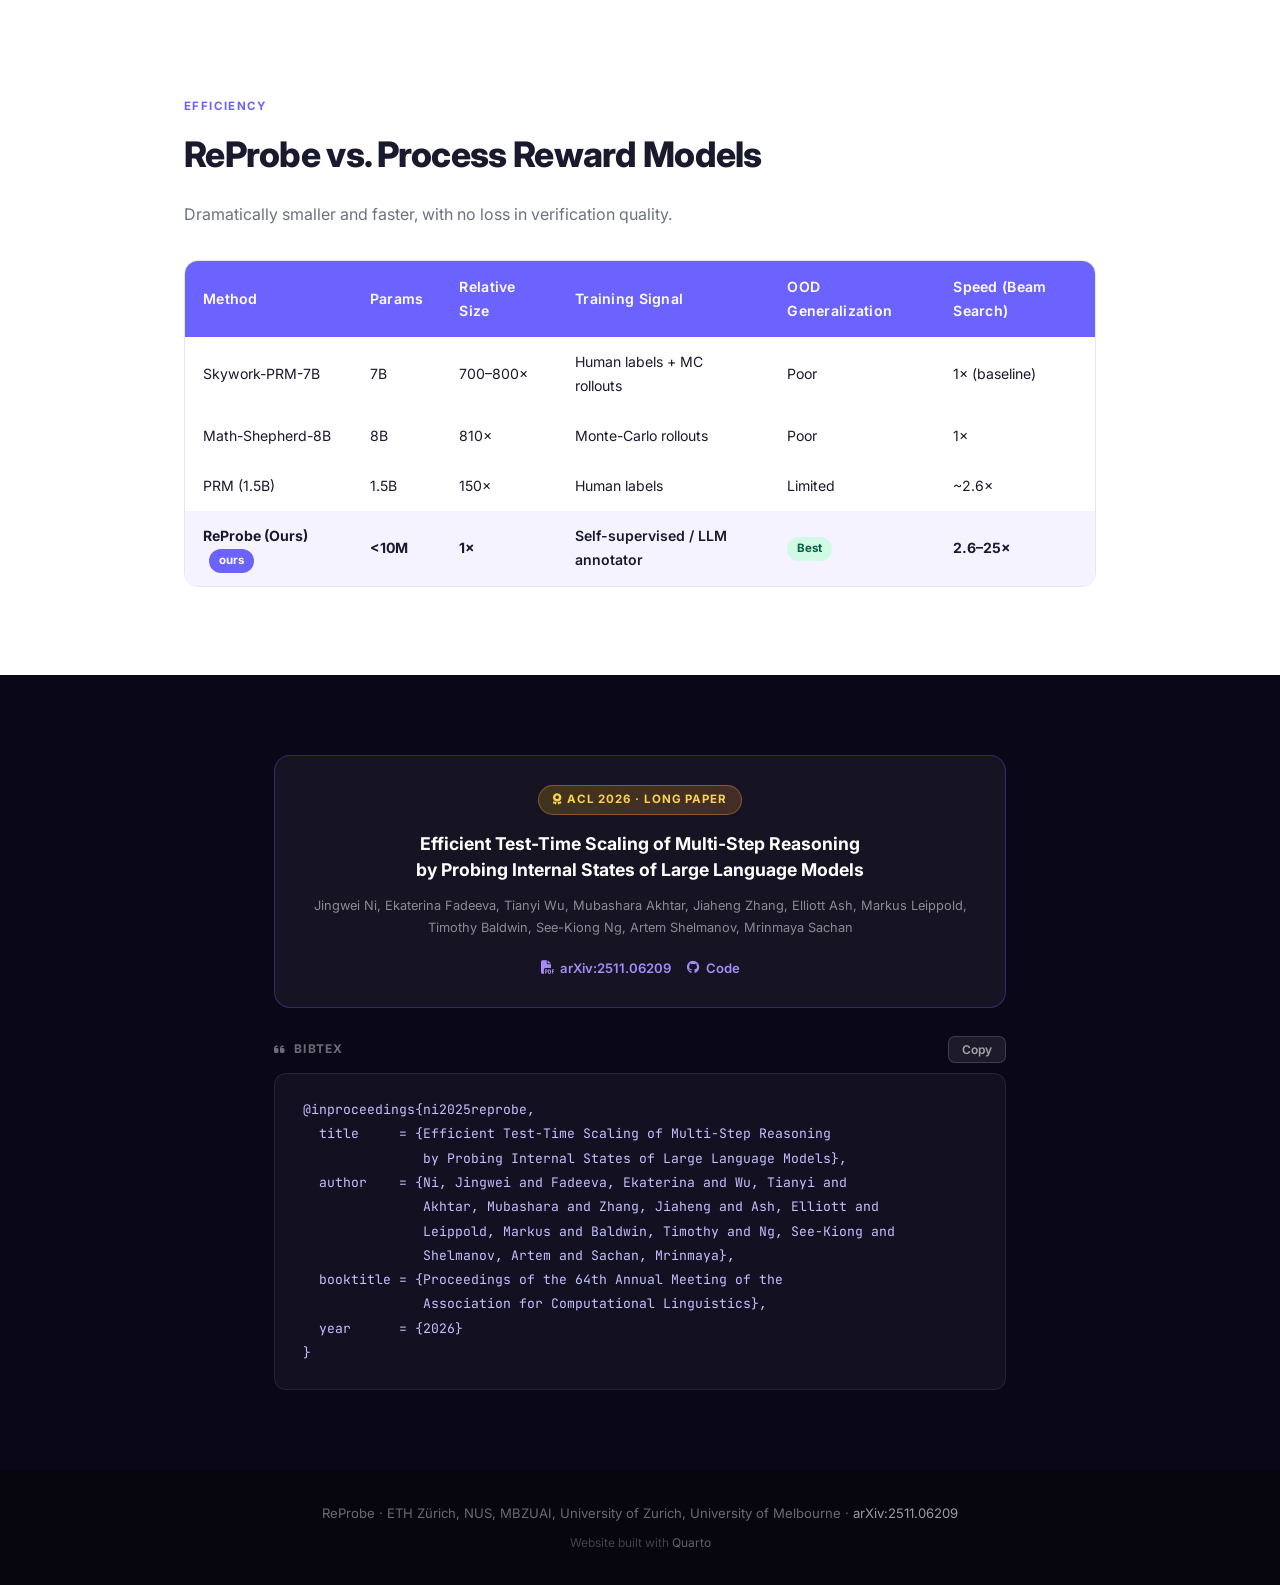
==== commit a786784e: "Expand checkpoint pills with full names, descriptions, and loading note Each pill now shows the full" ====
--- a/index.html
+++ b/index.html
@@ -108,18 +108,32 @@
       <span class="checkpoint-label"><i class="fa-solid fa-cube"></i> Model Checkpoints</span>
       <div class="checkpoint-pills">
         <a href="https://huggingface.co/JingweiNi/ReProbe_Qwen3-8B_self_anno" class="checkpoint-pill" target="_blank">
-          <img src="https://huggingface.co/front/assets/huggingface_logo-noborder.svg" class="hf-logo" alt="HF"> Qwen3-8B · self-anno
+          <img src="https://huggingface.co/front/assets/huggingface_logo-noborder.svg" class="hf-logo" alt="HF">
+          <span class="pill-name">JingweiNi/ReProbe_Qwen3-8B_self_anno</span>
+          <span class="pill-desc">Qwen3-8B CoT ReProbe · self-annotated data</span>
         </a>
         <a href="https://huggingface.co/JingweiNi/ReProbe_Qwen3-8B_DeepSeek_anno" class="checkpoint-pill" target="_blank">
-          <img src="https://huggingface.co/front/assets/huggingface_logo-noborder.svg" class="hf-logo" alt="HF"> Qwen3-8B · DeepSeek-anno
+          <img src="https://huggingface.co/front/assets/huggingface_logo-noborder.svg" class="hf-logo" alt="HF">
+          <span class="pill-name">JingweiNi/ReProbe_Qwen3-8B_DeepSeek_anno</span>
+          <span class="pill-desc">Qwen3-8B CoT ReProbe · DeepSeek-R1 annotated data</span>
         </a>
         <a href="https://huggingface.co/JingweiNi/ReProbe_Qwen3-1.7B_natural_reasoning_GPT-OSS-120B_anno" class="checkpoint-pill" target="_blank">
-          <img src="https://huggingface.co/front/assets/huggingface_logo-noborder.svg" class="hf-logo" alt="HF"> Qwen3-1.7B · thinking
+          <img src="https://huggingface.co/front/assets/huggingface_logo-noborder.svg" class="hf-logo" alt="HF">
+          <span class="pill-name">JingweiNi/ReProbe_Qwen3-1.7B_natural_reasoning_GPT-OSS-120B_anno</span>
+          <span class="pill-desc">Qwen3-1.7B native reasoning ReProbe · GPT-OSS-120B annotated data</span>
         </a>
         <a href="https://huggingface.co/JingweiNi/ReProbe_Qwen3-32B_GPT-OSS-120B_anno" class="checkpoint-pill" target="_blank">
-          <img src="https://huggingface.co/front/assets/huggingface_logo-noborder.svg" class="hf-logo" alt="HF"> Qwen3-32B · thinking
+          <img src="https://huggingface.co/front/assets/huggingface_logo-noborder.svg" class="hf-logo" alt="HF">
+          <span class="pill-name">JingweiNi/ReProbe_Qwen3-32B_GPT-OSS-120B_anno</span>
+          <span class="pill-desc">Qwen3-32B CoT ReProbe · GPT-OSS-120B annotated data</span>
         </a>
       </div>
+      <p class="checkpoint-note">
+        <i class="fa-solid fa-circle-info"></i>
+        To load a checkpoint, first set up the target LLM following the
+        <a href="https://github.com/ReProbe/ReProbe" target="_blank">GitHub instructions</a>,
+        then attach the probe weights as described in the loading guide.
+      </p>
     </div>
 
     <!-- Teaser figure: Fig 1 — overview of training + inference pipeline -->
--- a/styles.css
+++ b/styles.css
@@ -36,8 +36,6 @@
   height: 18px;
   display: inline-block;
   vertical-align: middle;
-  filter: brightness(0) invert(1);
-  opacity: 0.85;
 }
 
 /* ============================================================
@@ -68,10 +66,11 @@
 }
 .checkpoint-pill {
   display: inline-flex;
-  align-items: center;
-  gap: 6px;
-  padding: 6px 14px;
-  border-radius: 99px;
+  flex-direction: column;
+  align-items: flex-start;
+  gap: 2px;
+  padding: 8px 14px 8px 12px;
+  border-radius: 10px;
   background: rgba(255,255,255,0.07);
   border: 1px solid rgba(255,255,255,0.15);
   color: rgba(255,255,255,0.75);
@@ -88,6 +87,37 @@
 .checkpoint-pill .hf-logo {
   width: 16px;
   height: 16px;
+  margin-bottom: 4px;
+}
+.pill-name {
+  font-size: 0.75rem;
+  font-weight: 600;
+  font-family: ui-monospace, SFMono-Regular, Menlo, monospace;
+  white-space: nowrap;
+}
+.pill-desc {
+  font-size: 0.68rem;
+  font-weight: 400;
+  opacity: 0.7;
+  white-space: nowrap;
+}
+.checkpoint-note {
+  font-size: 0.74rem;
+  color: rgba(255,255,255,0.55);
+  margin: 4px 0 0;
+  text-align: center;
+  line-height: 1.5;
+}
+.checkpoint-note a {
+  color: rgba(255,193,0,0.85);
+  text-decoration: none;
+}
+.checkpoint-note a:hover {
+  text-decoration: underline;
+}
+.checkpoint-note .fa-circle-info {
+  margin-right: 4px;
+  opacity: 0.7;
 }
 
 /* Card-level HF link (in result card headers) */
@@ -95,11 +125,10 @@
   display: inline-flex;
   align-items: center;
   gap: 3px;
-  opacity: 0.6;
   transition: opacity 0.2s;
   text-decoration: none;
 }
-.card-hf-link:hover { opacity: 1; }
+.card-hf-link:hover { opacity: 0.7; }
 .card-hf-link .hf-logo { width: 16px; height: 16px; }
 
 /* ---- Layout helpers ---- */
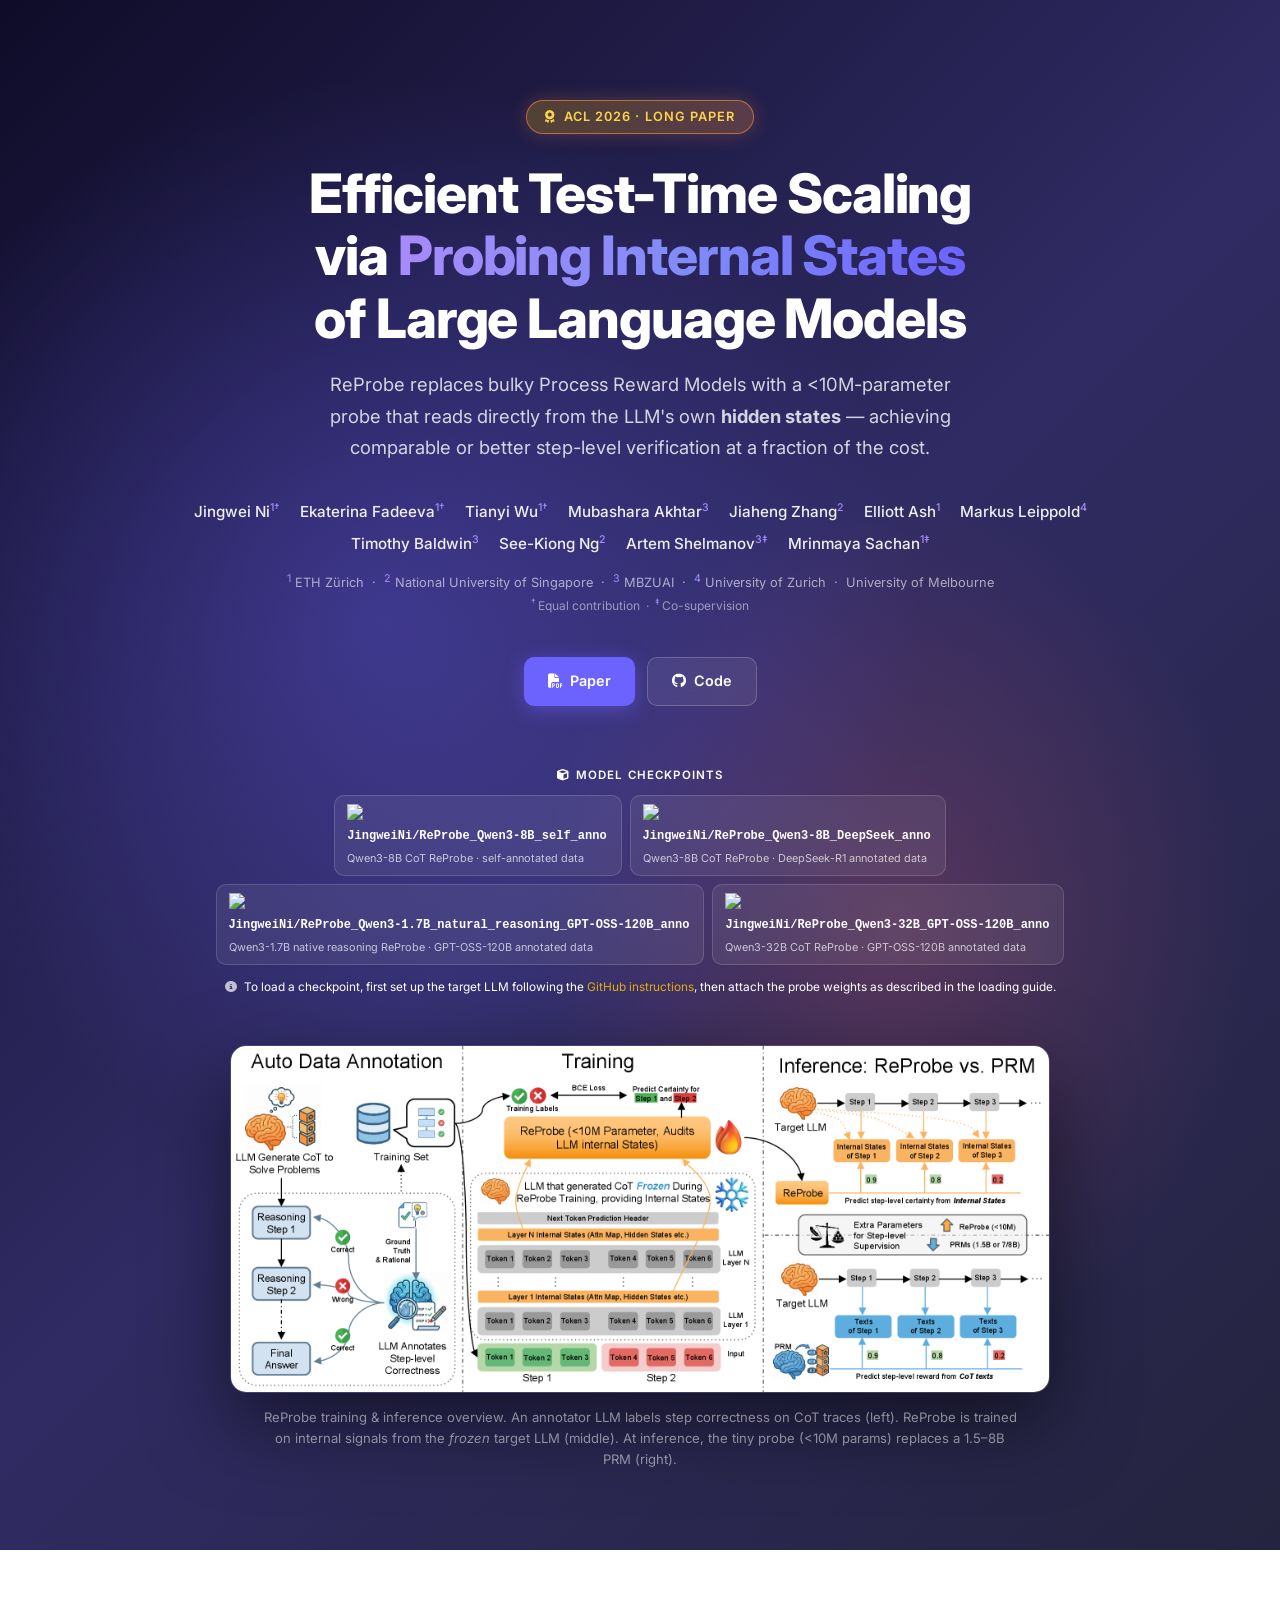
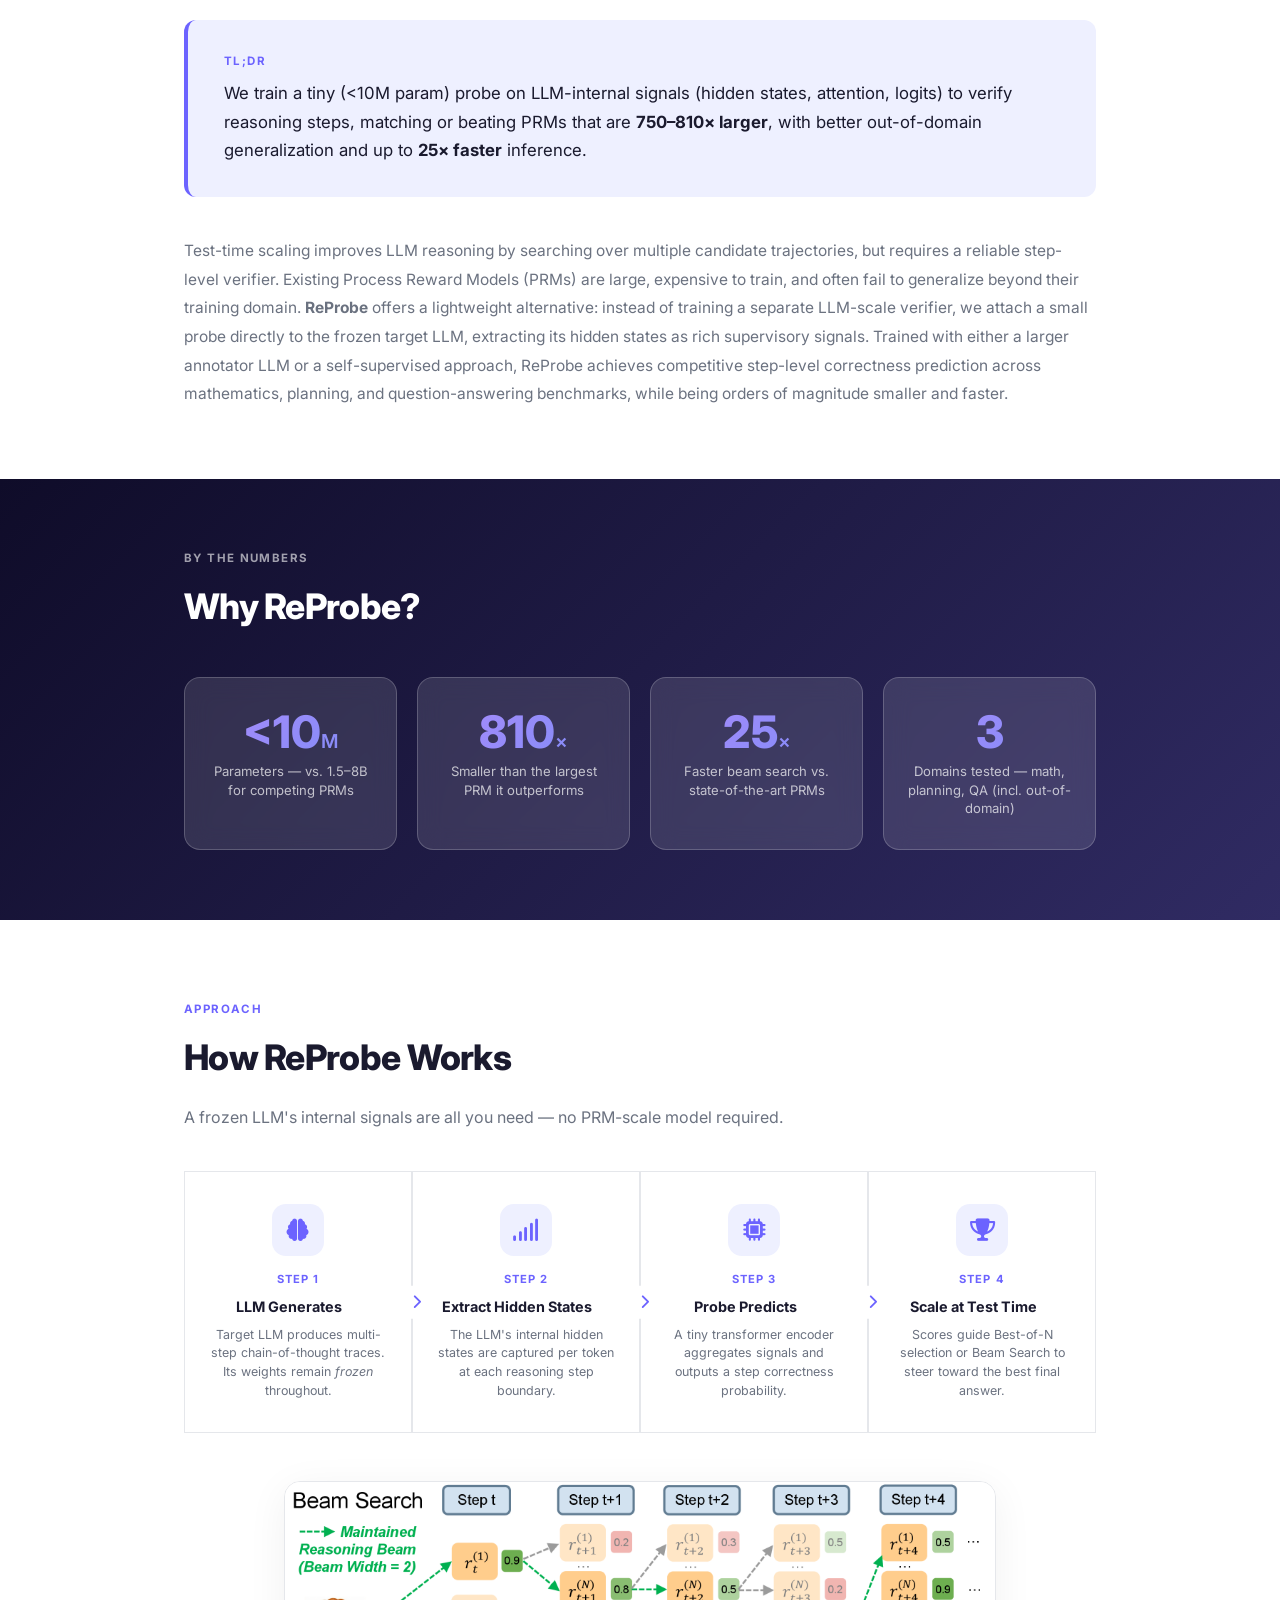
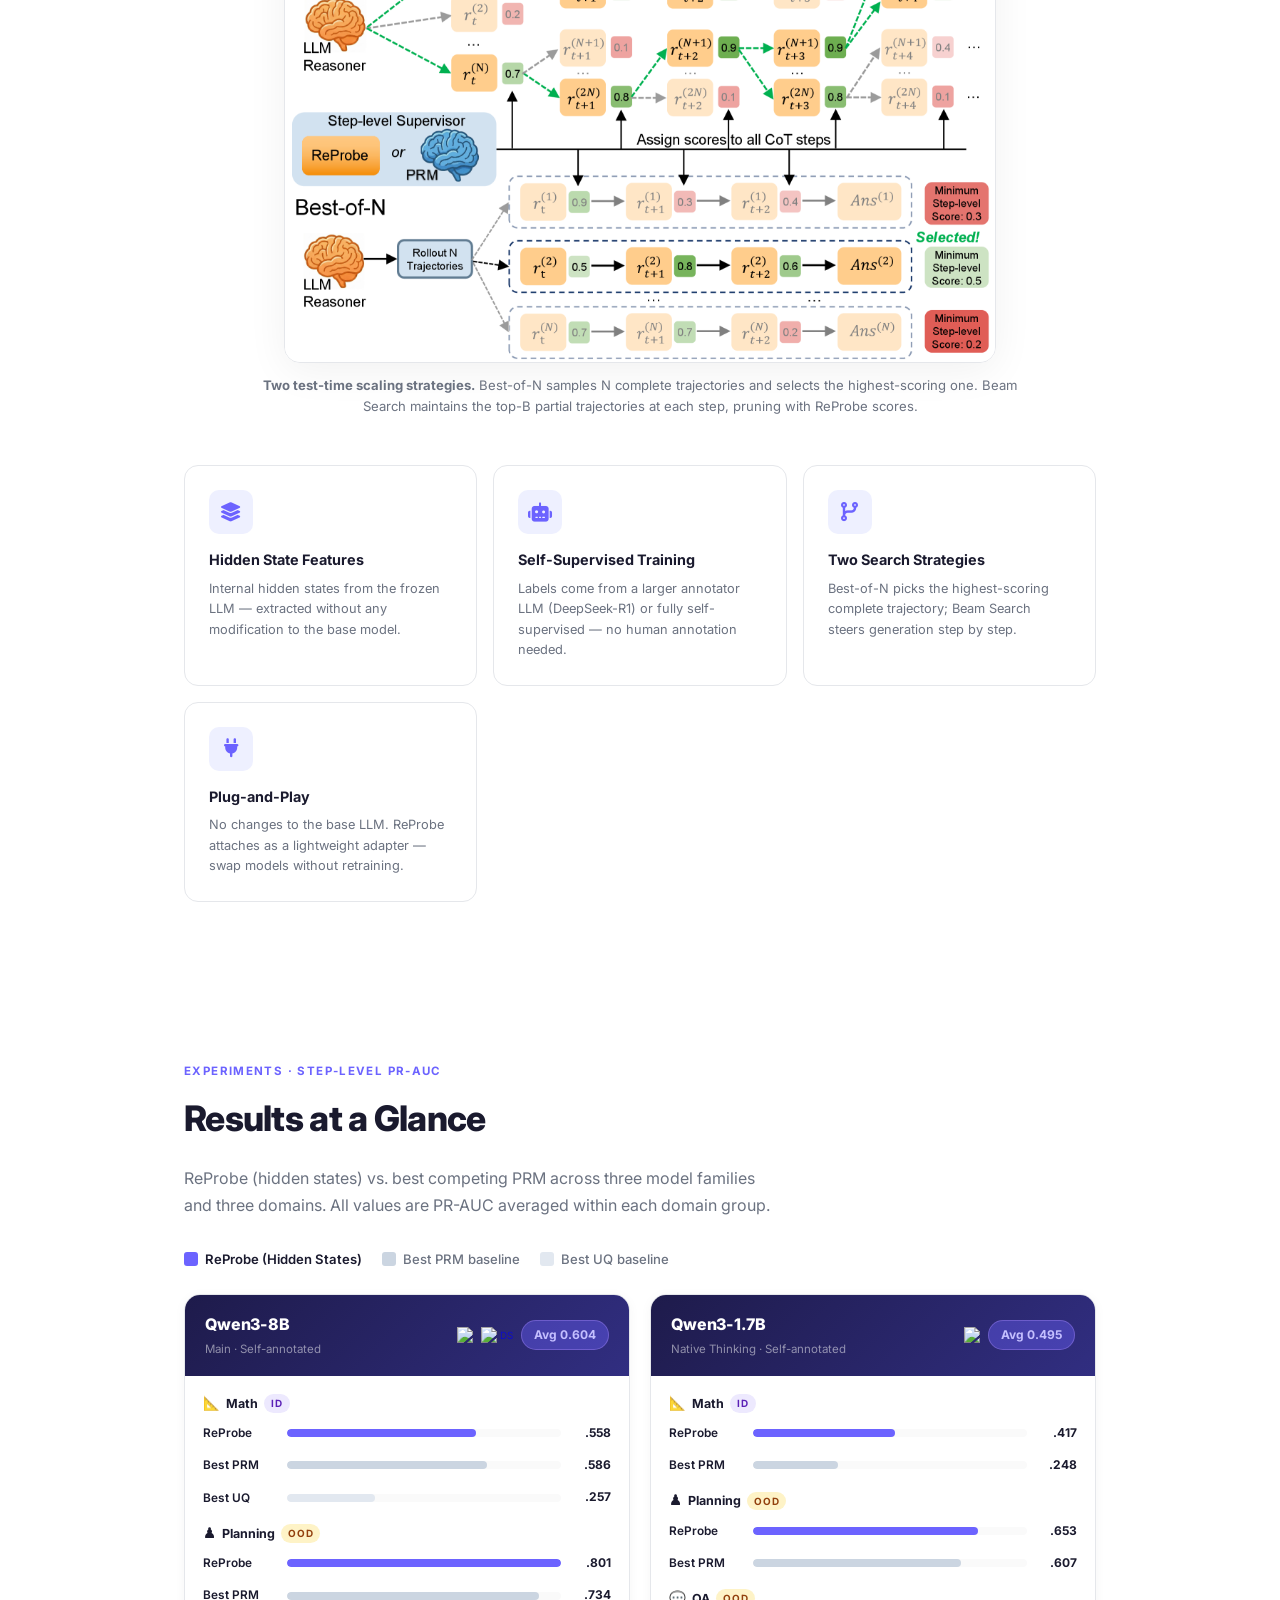
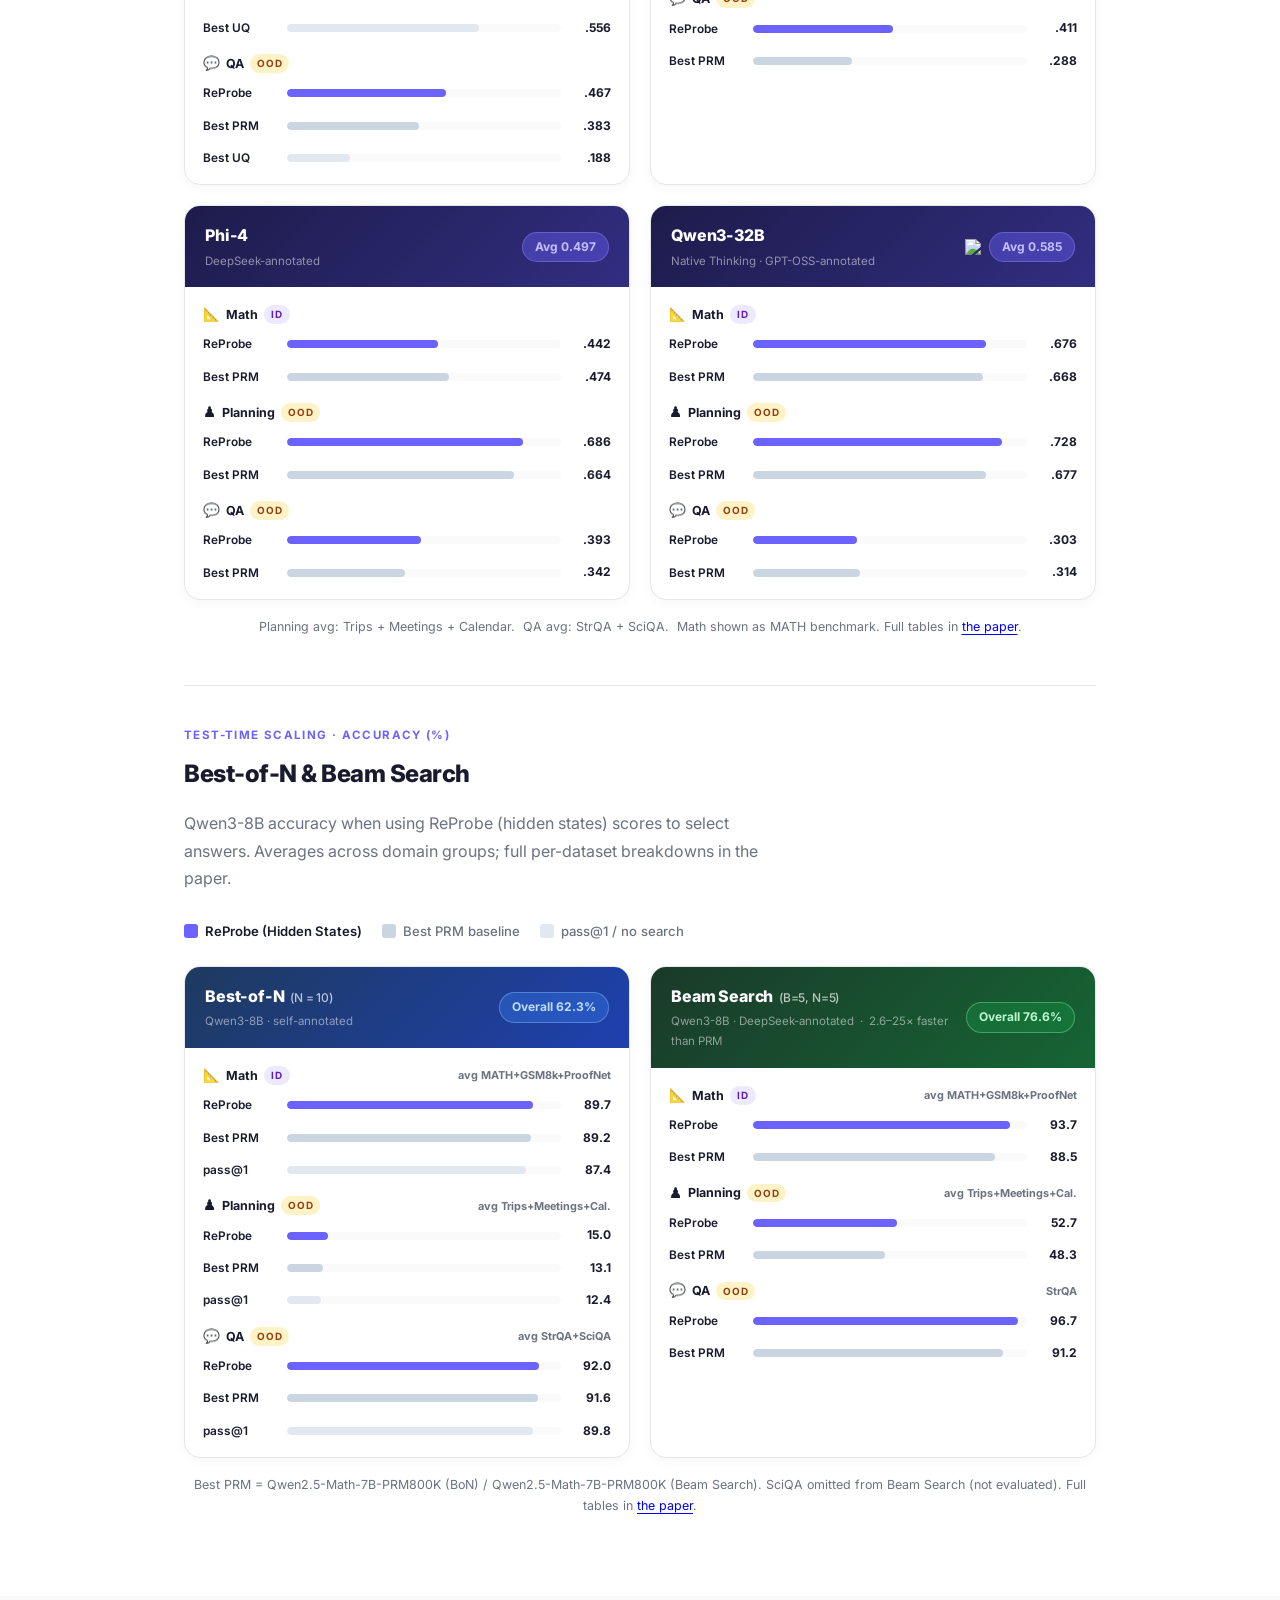
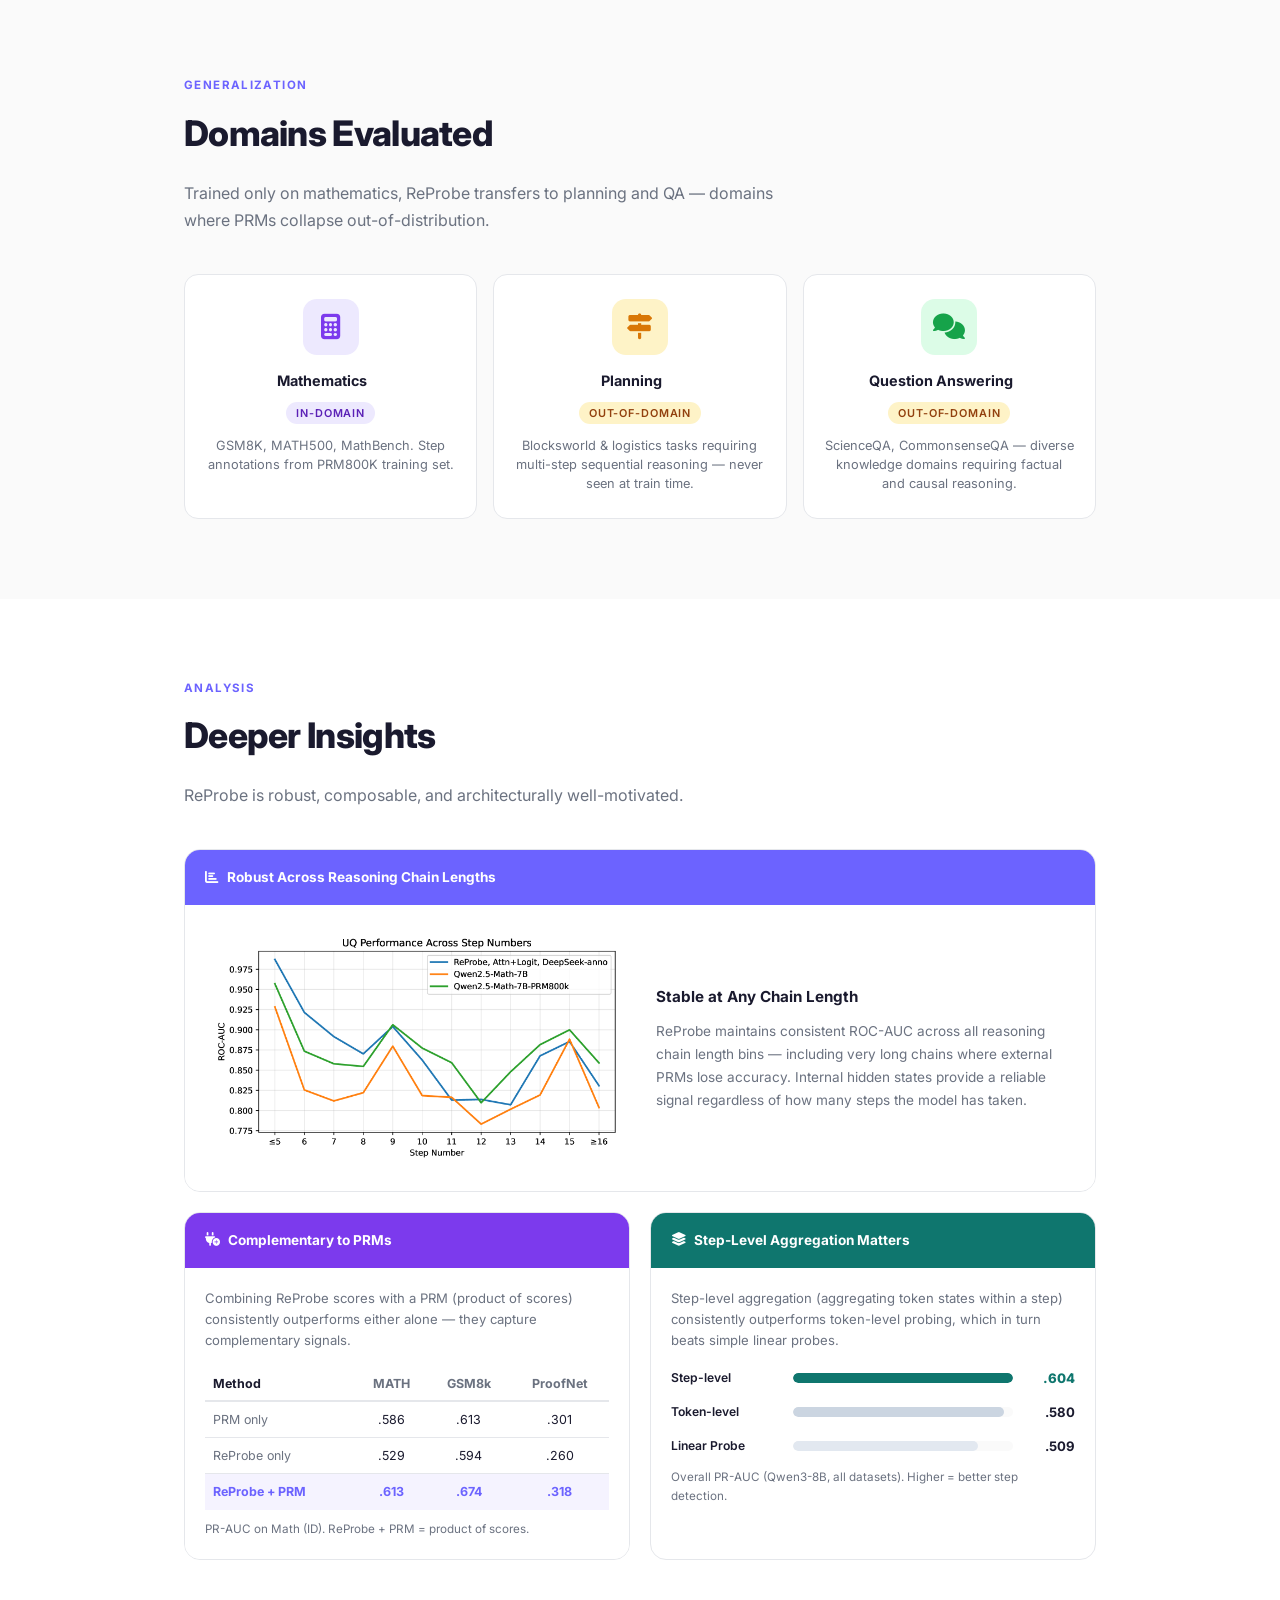
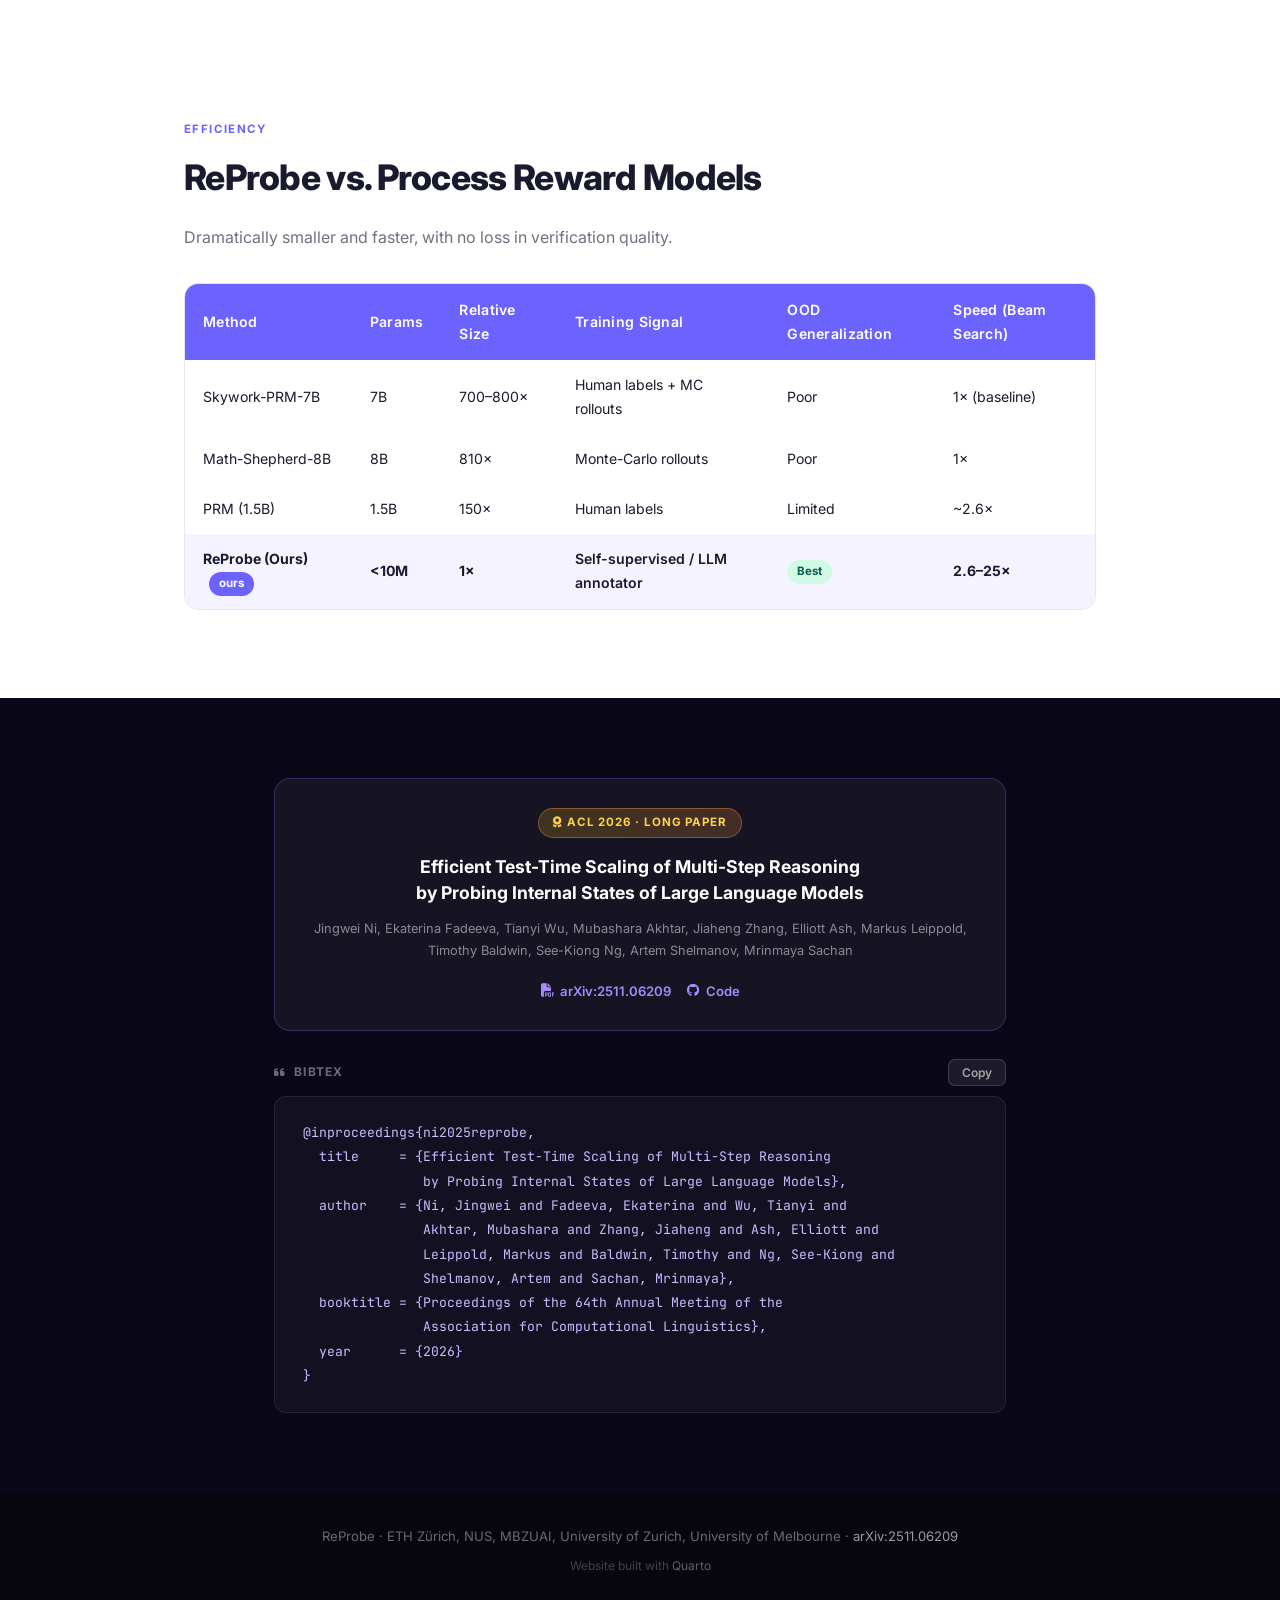
==== commit a585548c: "Add co-first author and co-supervision markers to author list First three authors (Ni, Fadeeva, Wu) " ====
--- a/index.html
+++ b/index.html
@@ -73,24 +73,25 @@
 
     <!-- Authors -->
     <div class="authors">
-      <span class="author">Jingwei Ni<sup>1</sup></span>
-      <span class="author">Ekaterina Fadeeva<sup>1</sup></span>
-      <span class="author">Tianyi Wu<sup>1</sup></span>
+      <span class="author">Jingwei Ni<sup>1†</sup></span>
+      <span class="author">Ekaterina Fadeeva<sup>1†</sup></span>
+      <span class="author">Tianyi Wu<sup>1†</sup></span>
       <span class="author">Mubashara Akhtar<sup>3</sup></span>
       <span class="author">Jiaheng Zhang<sup>2</sup></span>
       <span class="author">Elliott Ash<sup>1</sup></span>
       <span class="author">Markus Leippold<sup>4</sup></span>
       <span class="author">Timothy Baldwin<sup>3</sup></span>
       <span class="author">See-Kiong Ng<sup>2</sup></span>
-      <span class="author">Artem Shelmanov<sup>3</sup></span>
-      <span class="author">Mrinmaya Sachan<sup>1</sup></span>
+      <span class="author">Artem Shelmanov<sup>3‡</sup></span>
+      <span class="author">Mrinmaya Sachan<sup>1‡</sup></span>
     </div>
     <div class="affiliations">
       <sup>1</sup> ETH Zürich &nbsp;·&nbsp;
       <sup>2</sup> National University of Singapore &nbsp;·&nbsp;
       <sup>3</sup> MBZUAI &nbsp;·&nbsp;
       <sup>4</sup> University of Zurich &nbsp;·&nbsp;
-      University of Melbourne
+      University of Melbourne<br>
+      <span class="author-note"><sup>†</sup> Equal contribution &nbsp;·&nbsp; <sup>‡</sup> Co-supervision</span>
     </div>
 
     <!-- Action buttons -->
--- a/styles.css
+++ b/styles.css
@@ -250,6 +250,11 @@
   line-height: 1.8;
 }
 .affiliations sup { color: #a78bfa !important; }
+.author-note {
+  font-size: 0.75rem;
+  color: rgba(255,255,255,0.5);
+}
+.author-note sup { color: #a78bfa !important; font-size: 0.75em; }
 
 /* Buttons */
 .btn-group {
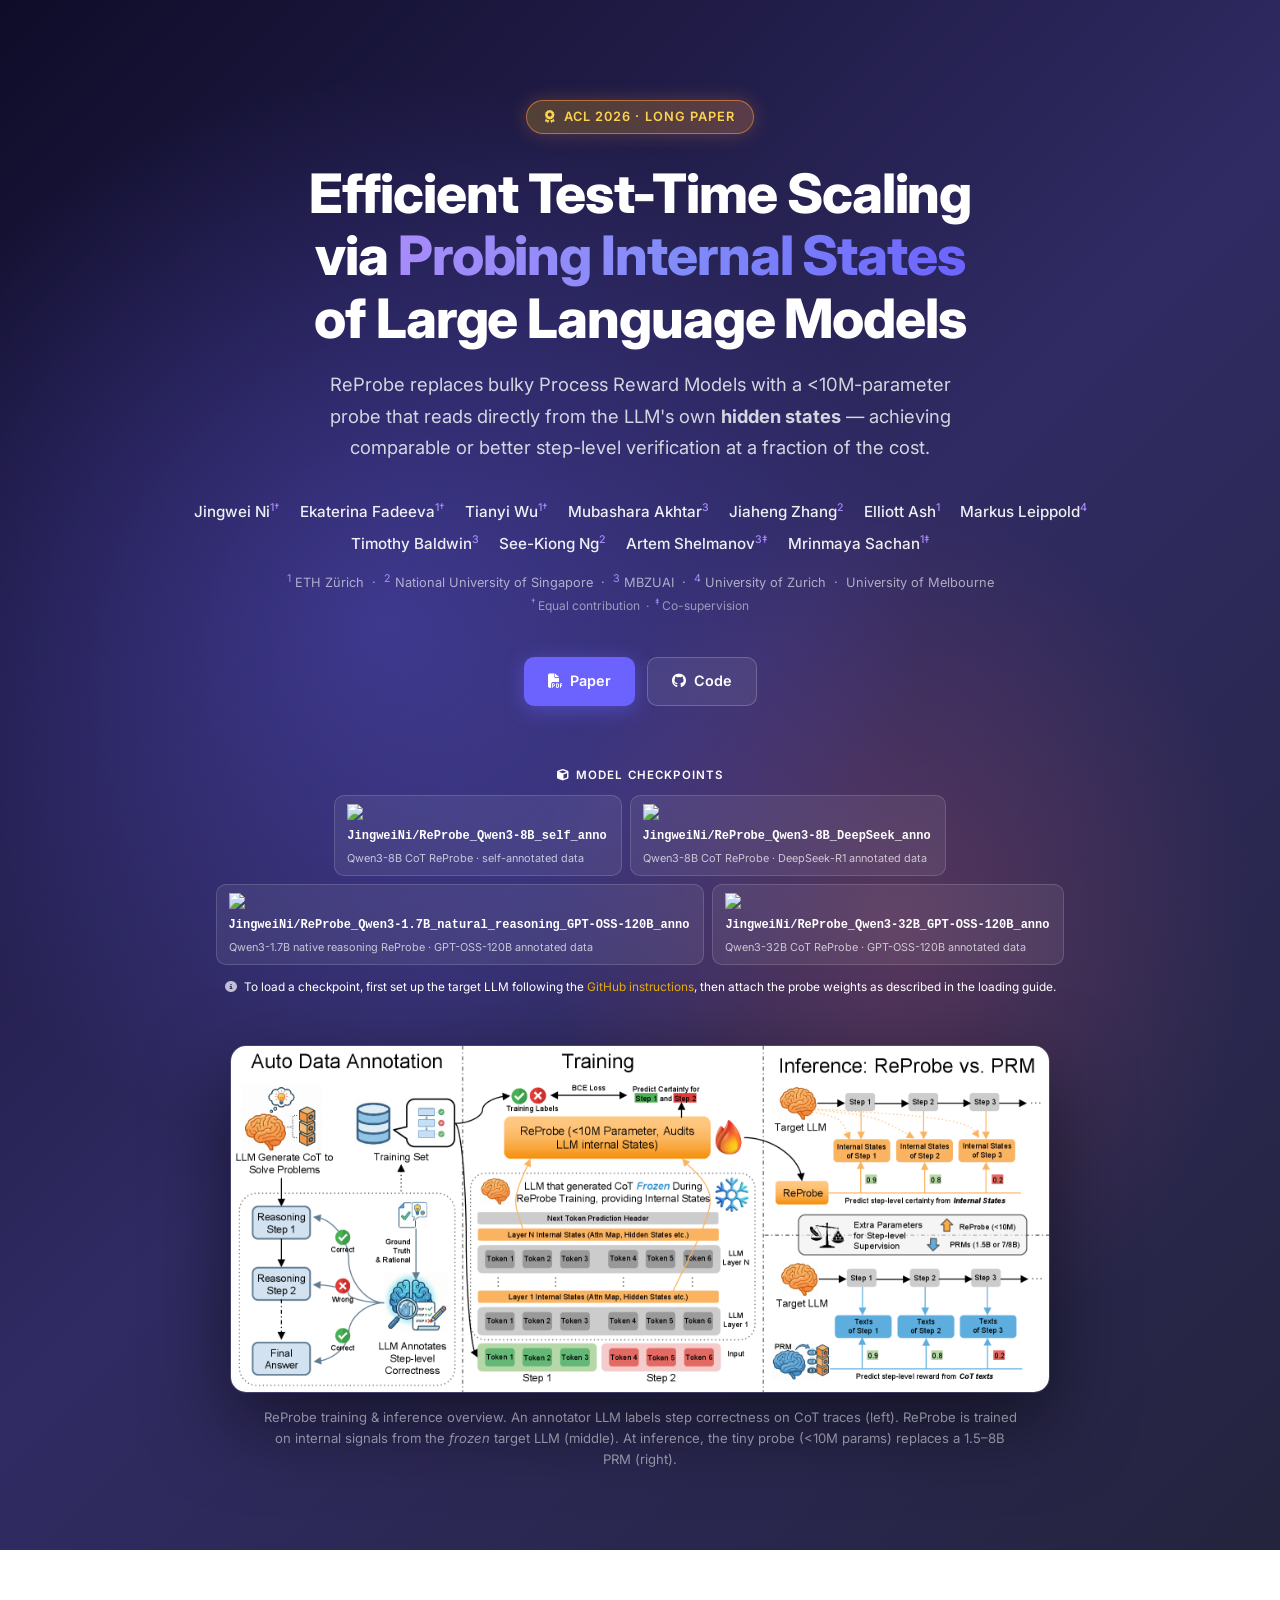
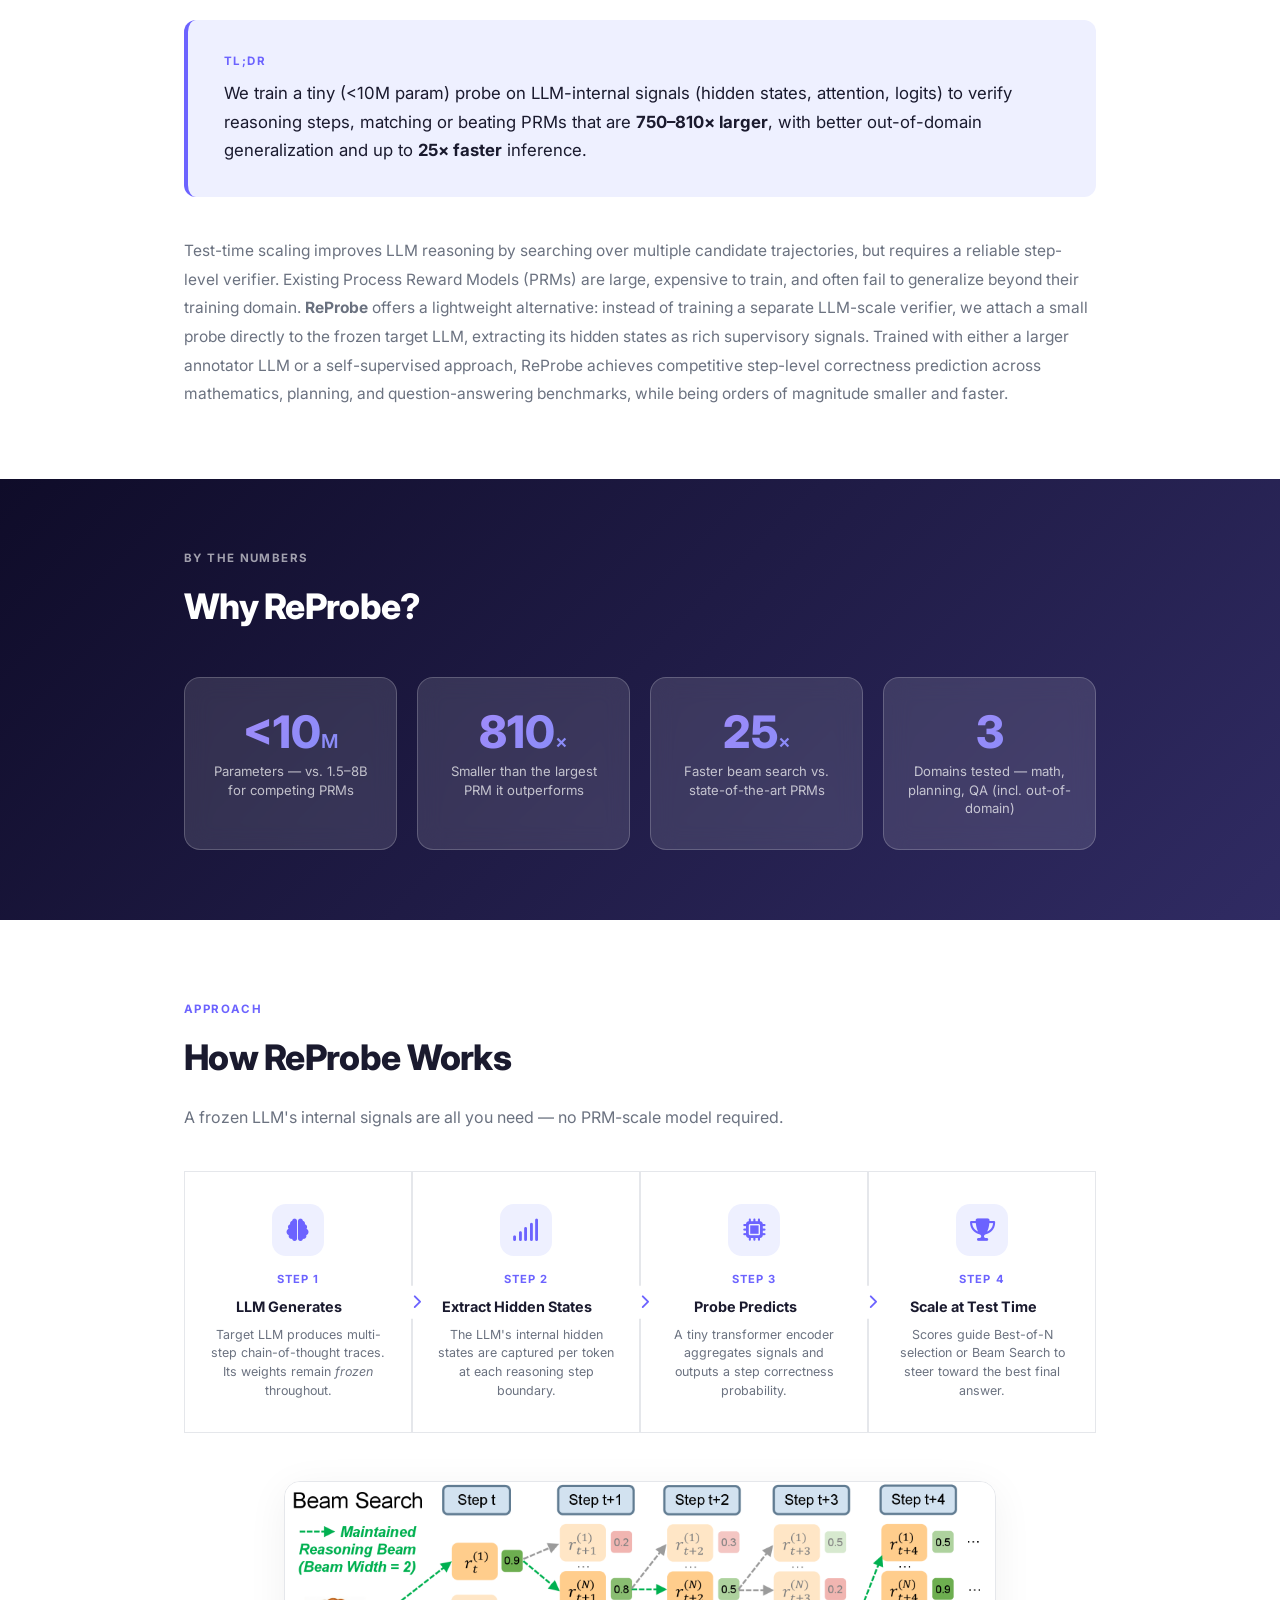
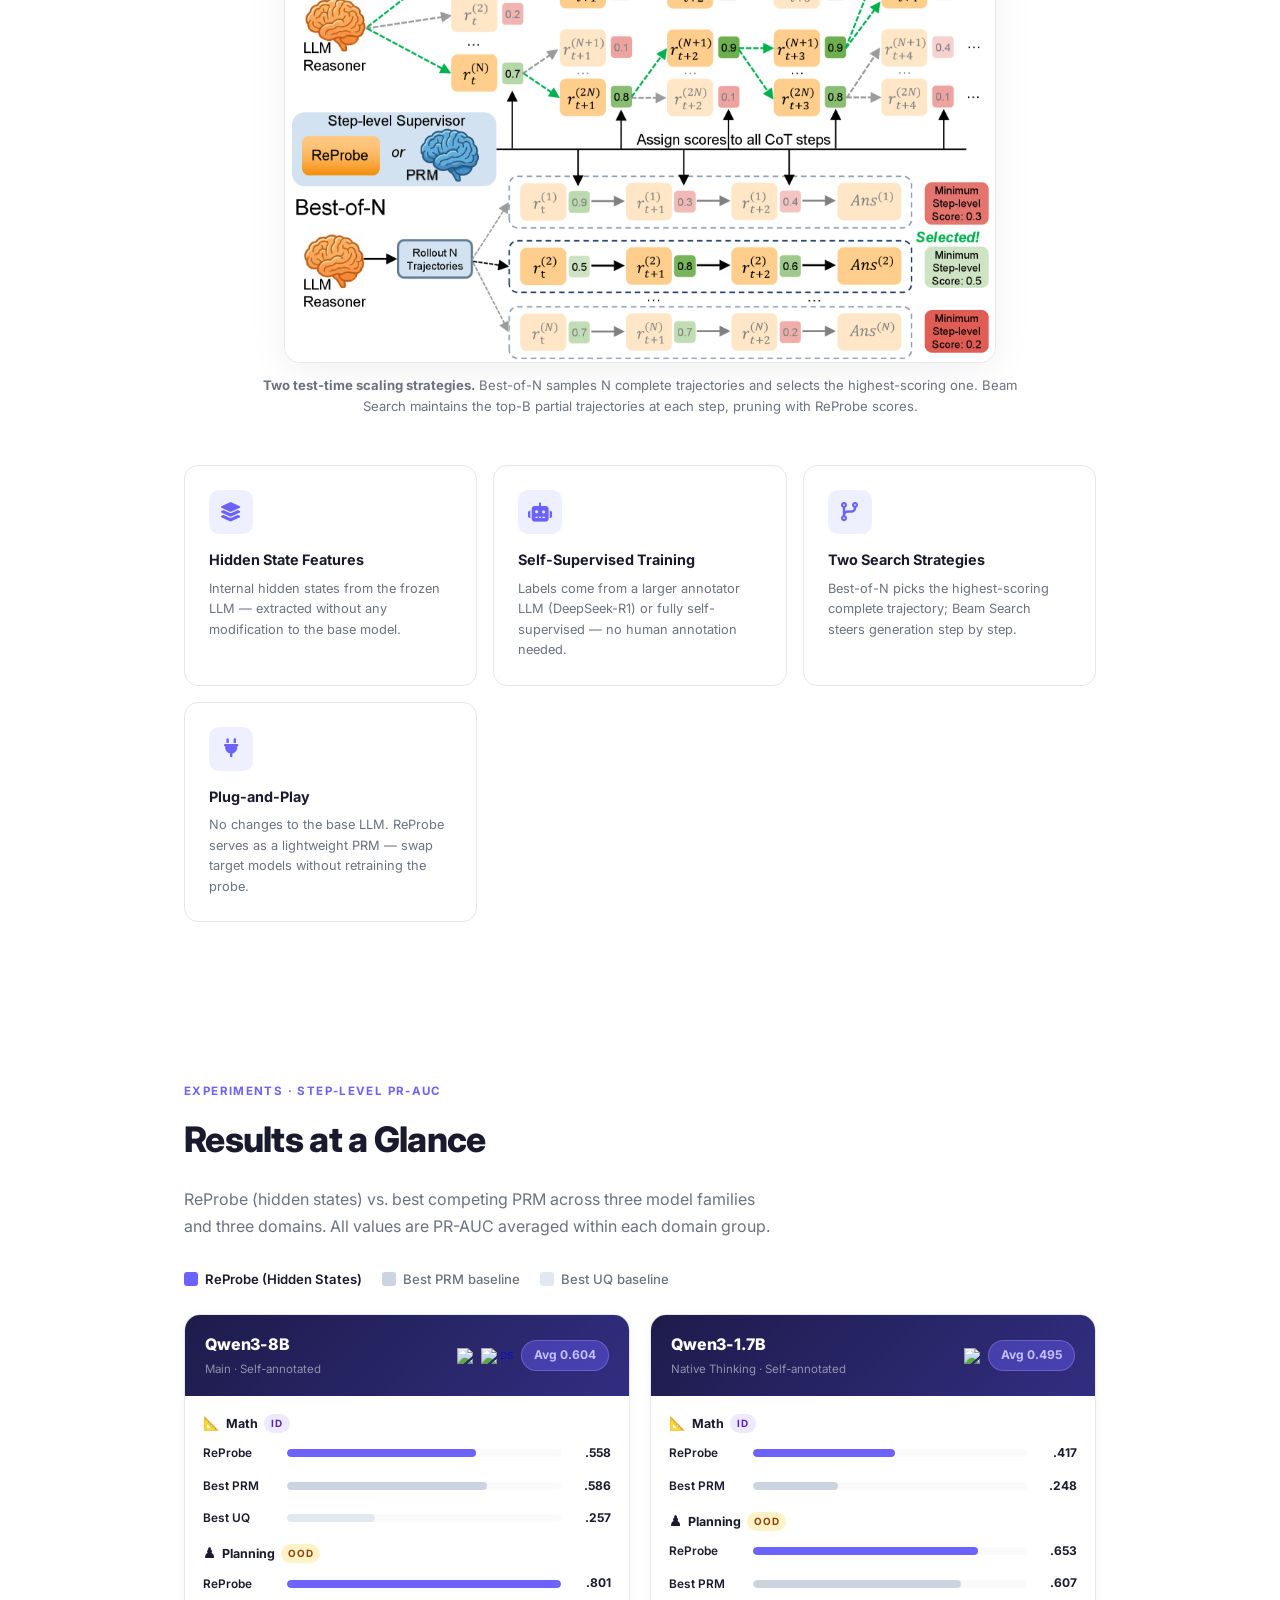
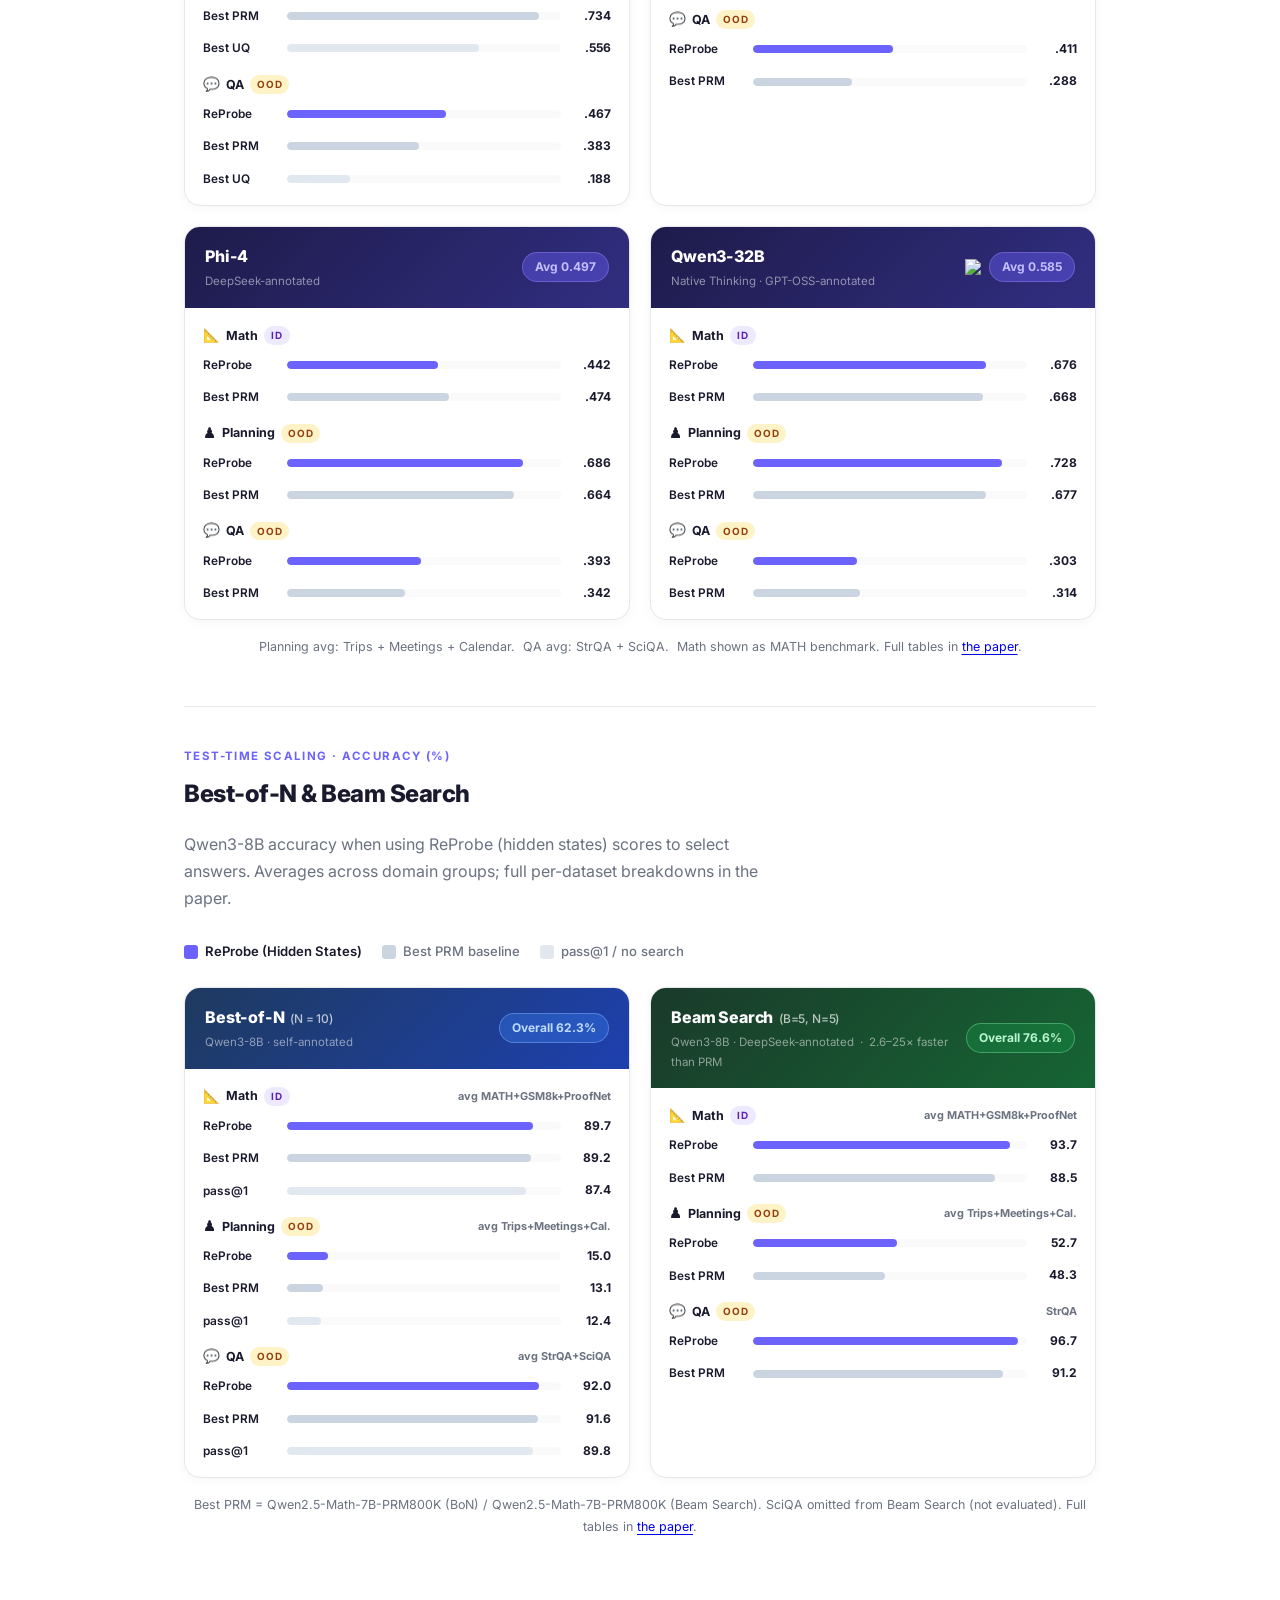
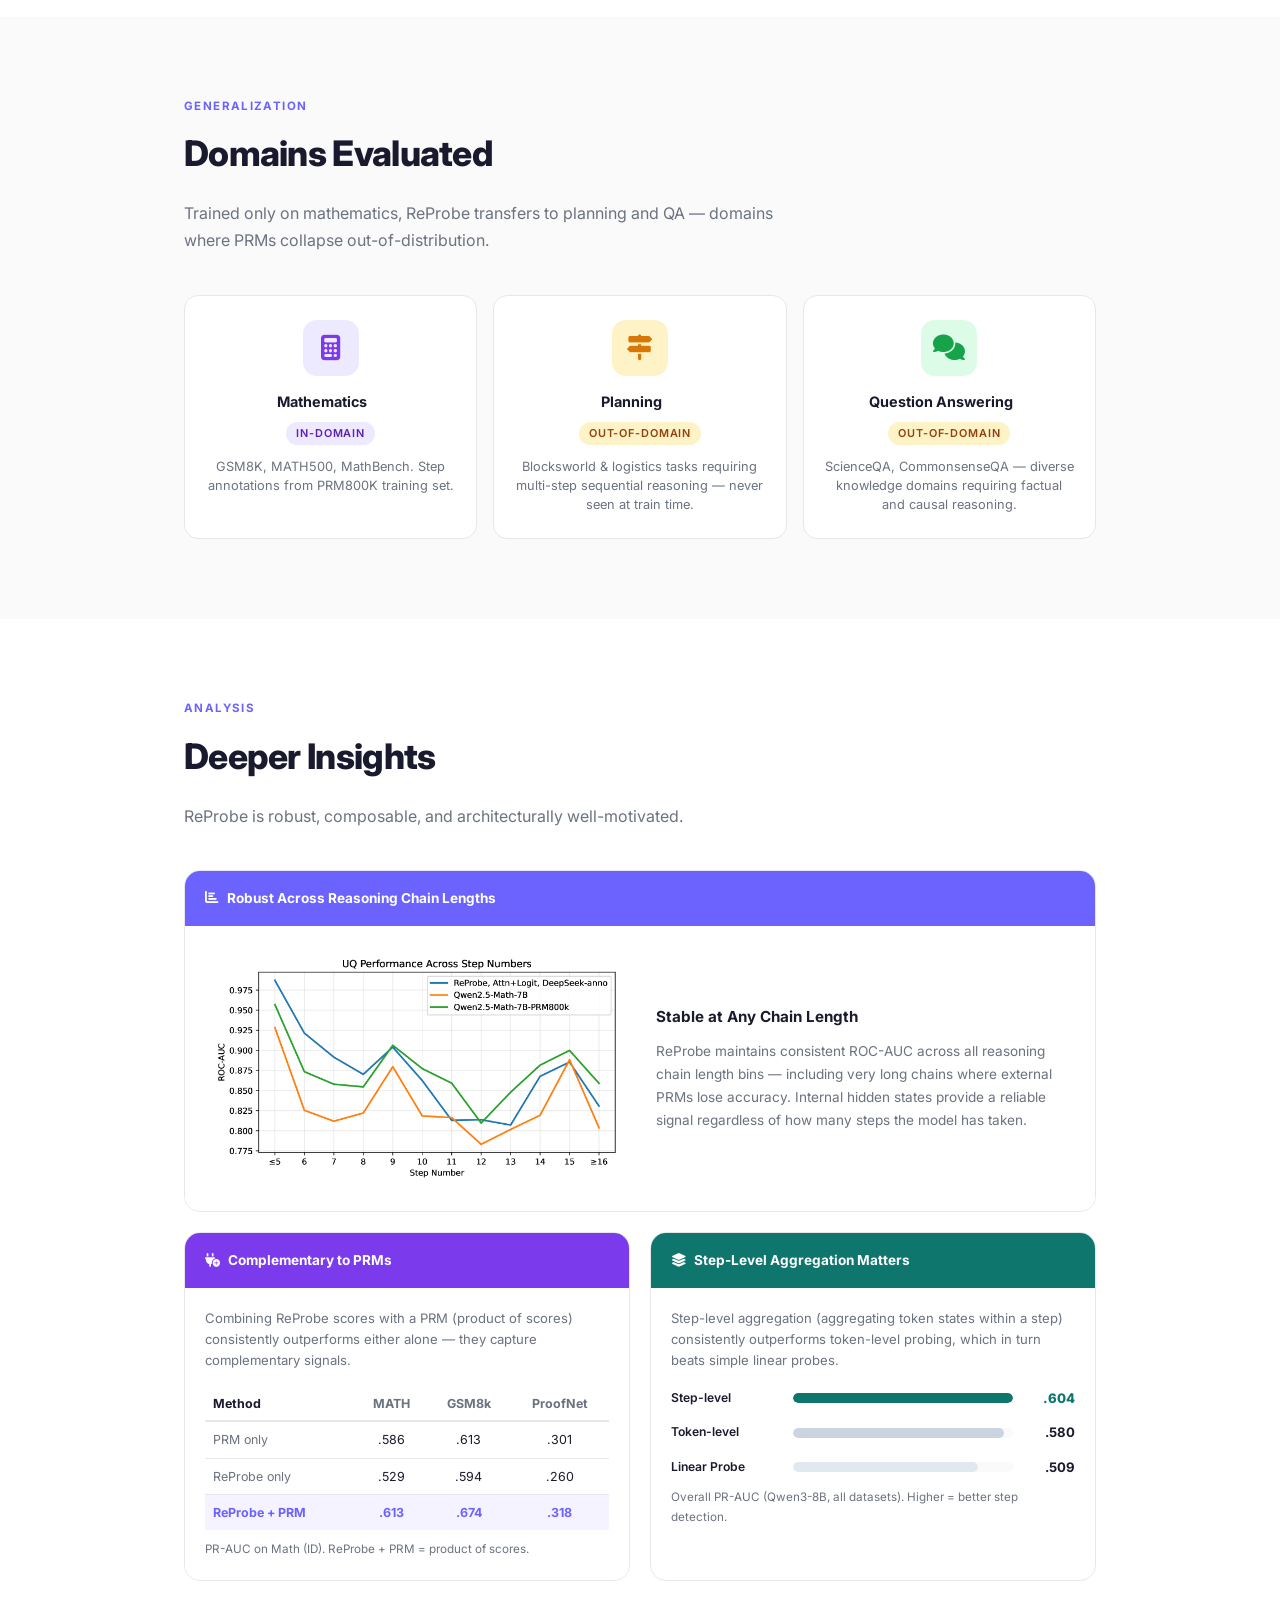
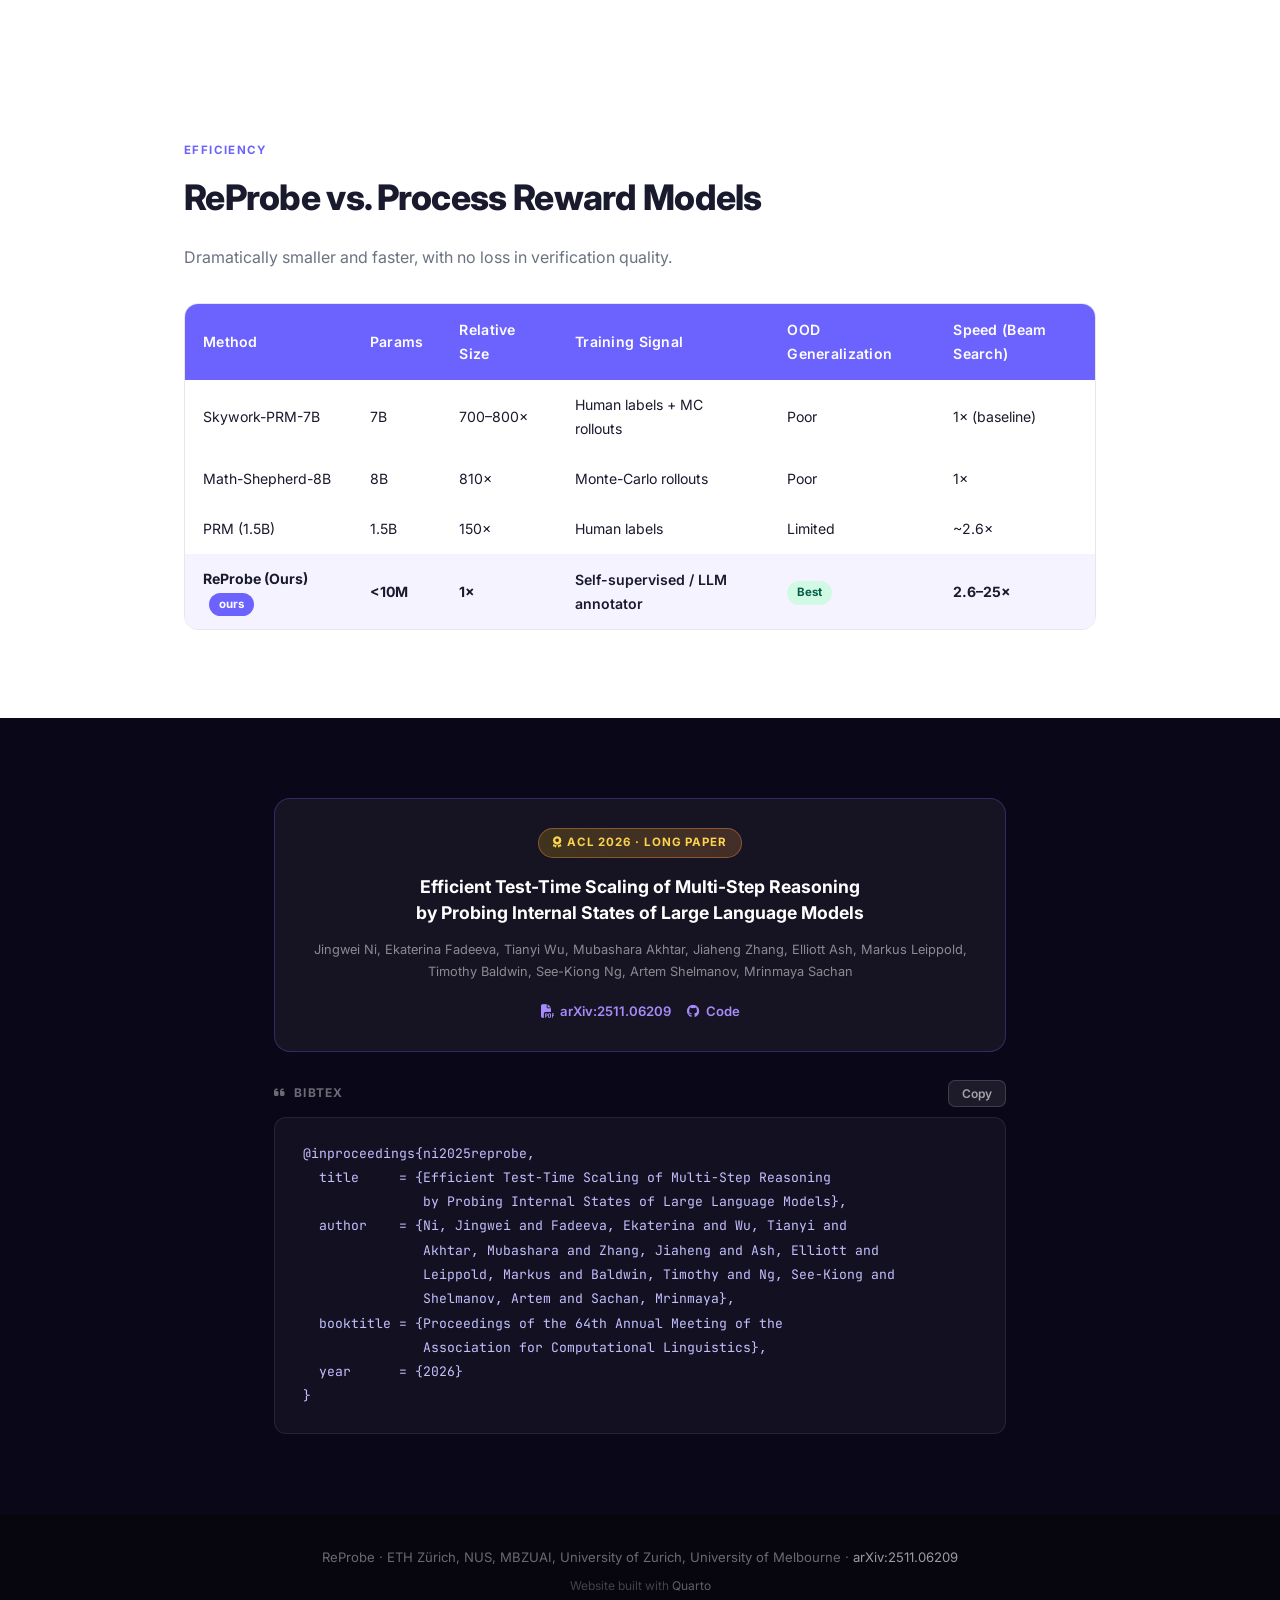
==== commit 7fb1341f: "update text" ====
--- a/index.html
+++ b/index.html
@@ -297,7 +297,7 @@
       <div class="component-card">
         <div class="comp-icon"><i class="fa-solid fa-plug"></i></div>
         <h4 class="anchored">Plug-and-Play</h4>
-        <p>No changes to the base LLM. ReProbe attaches as a lightweight adapter — swap models without retraining.</p>
+        <p>No changes to the base LLM. ReProbe serves as a lightweight PRM — swap target models without retraining the probe.</p>
       </div>
 
     </div>
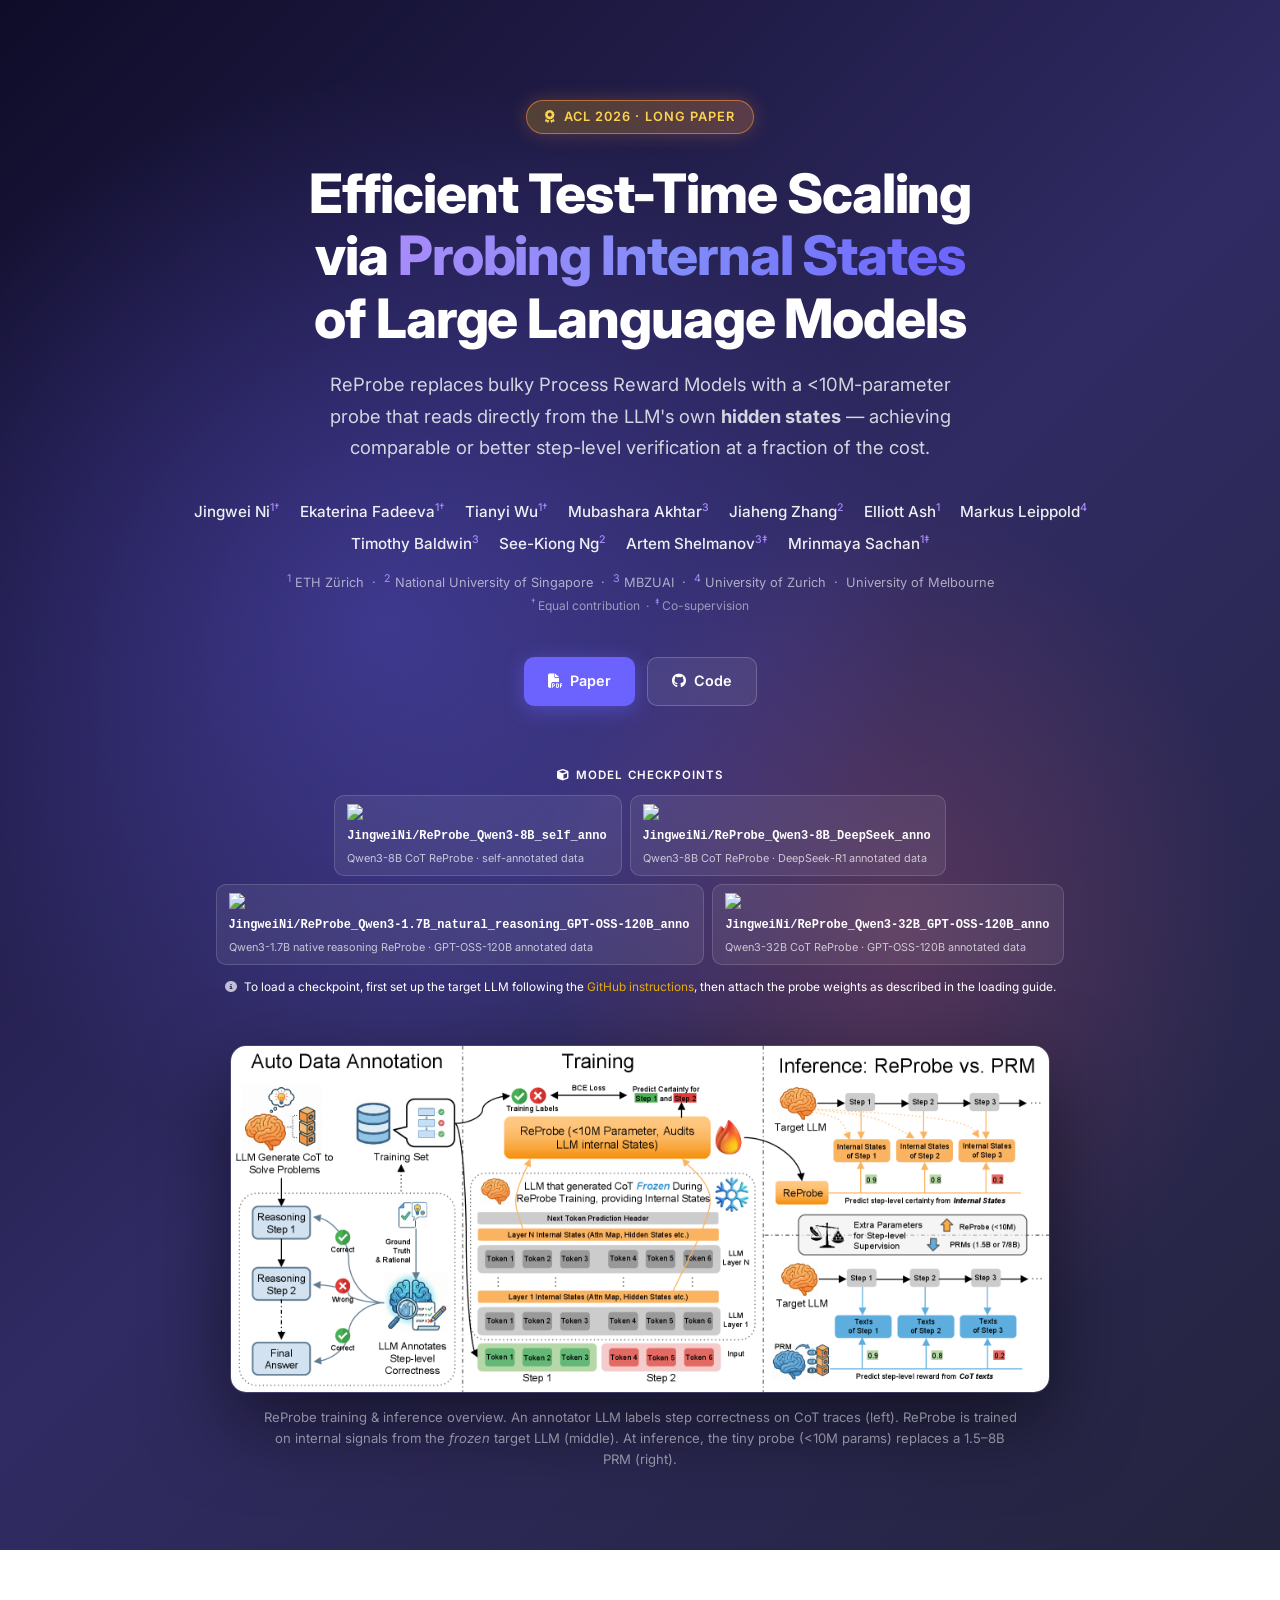
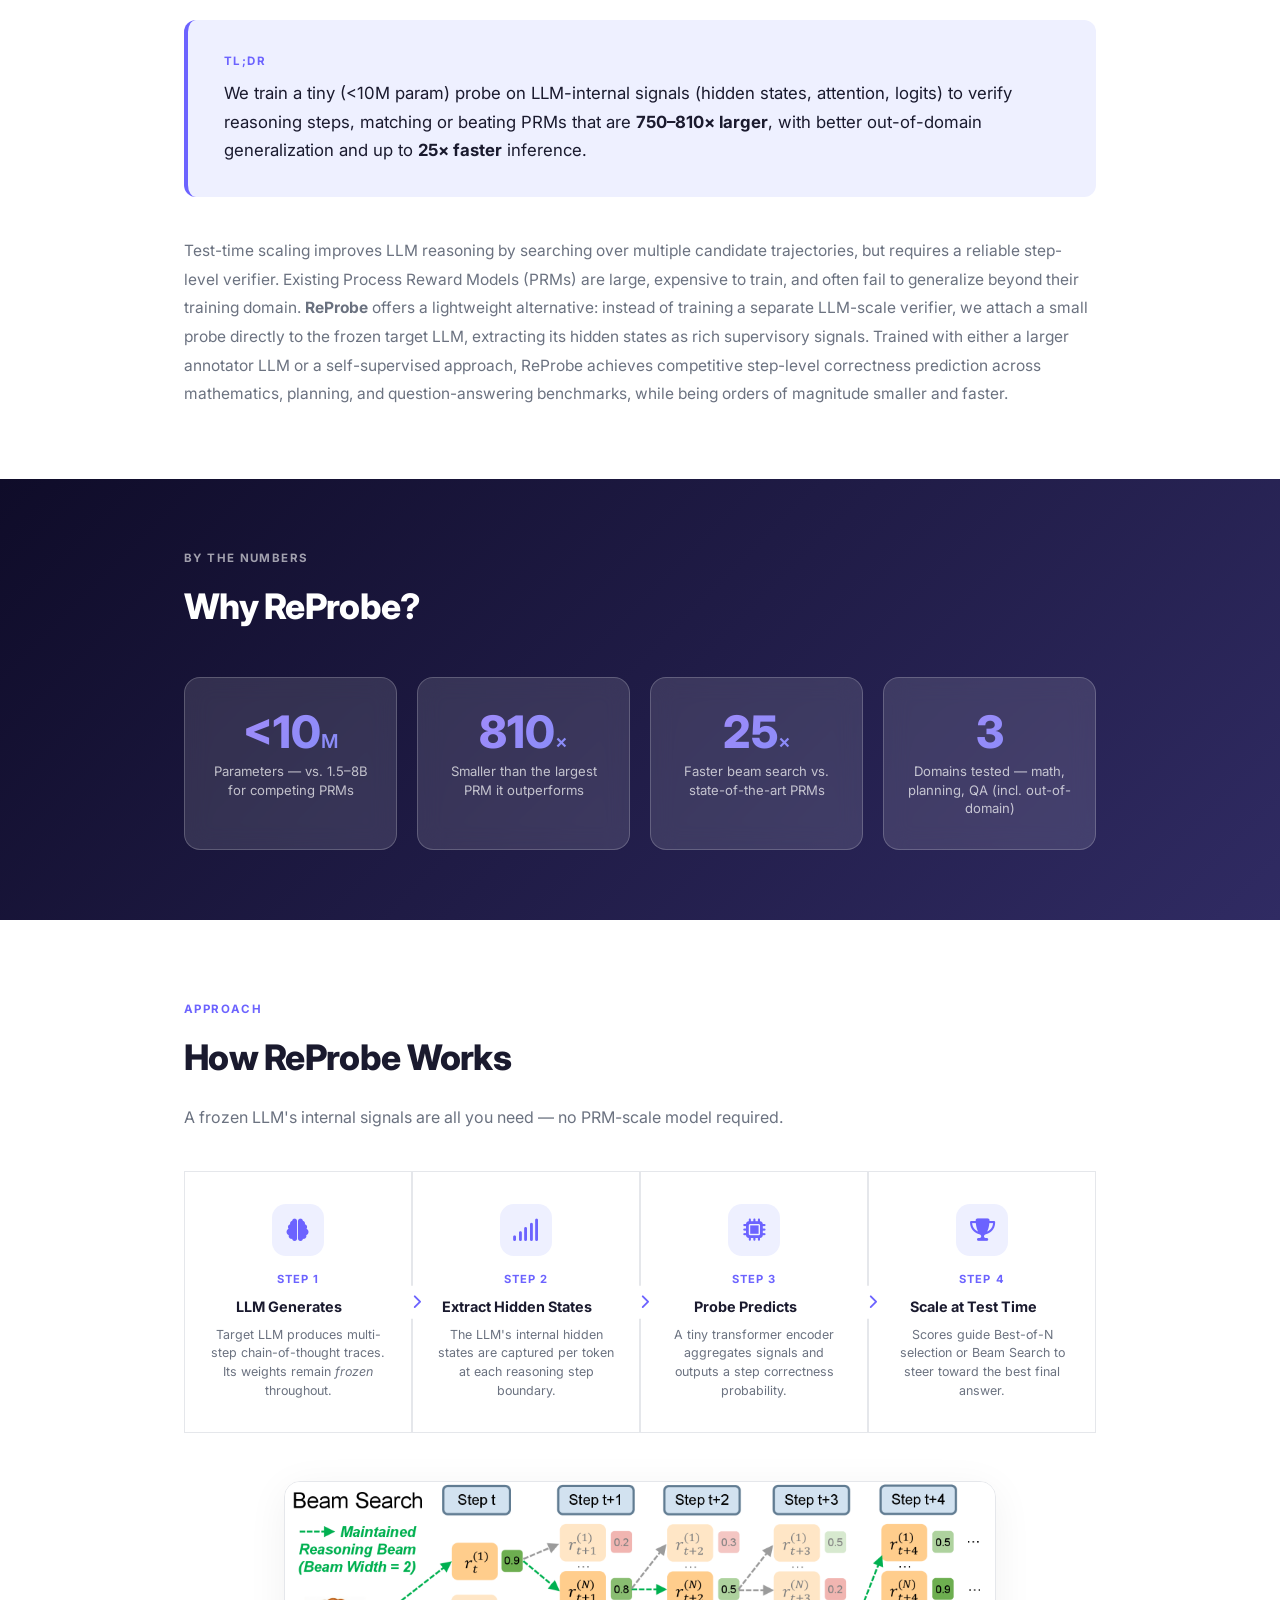
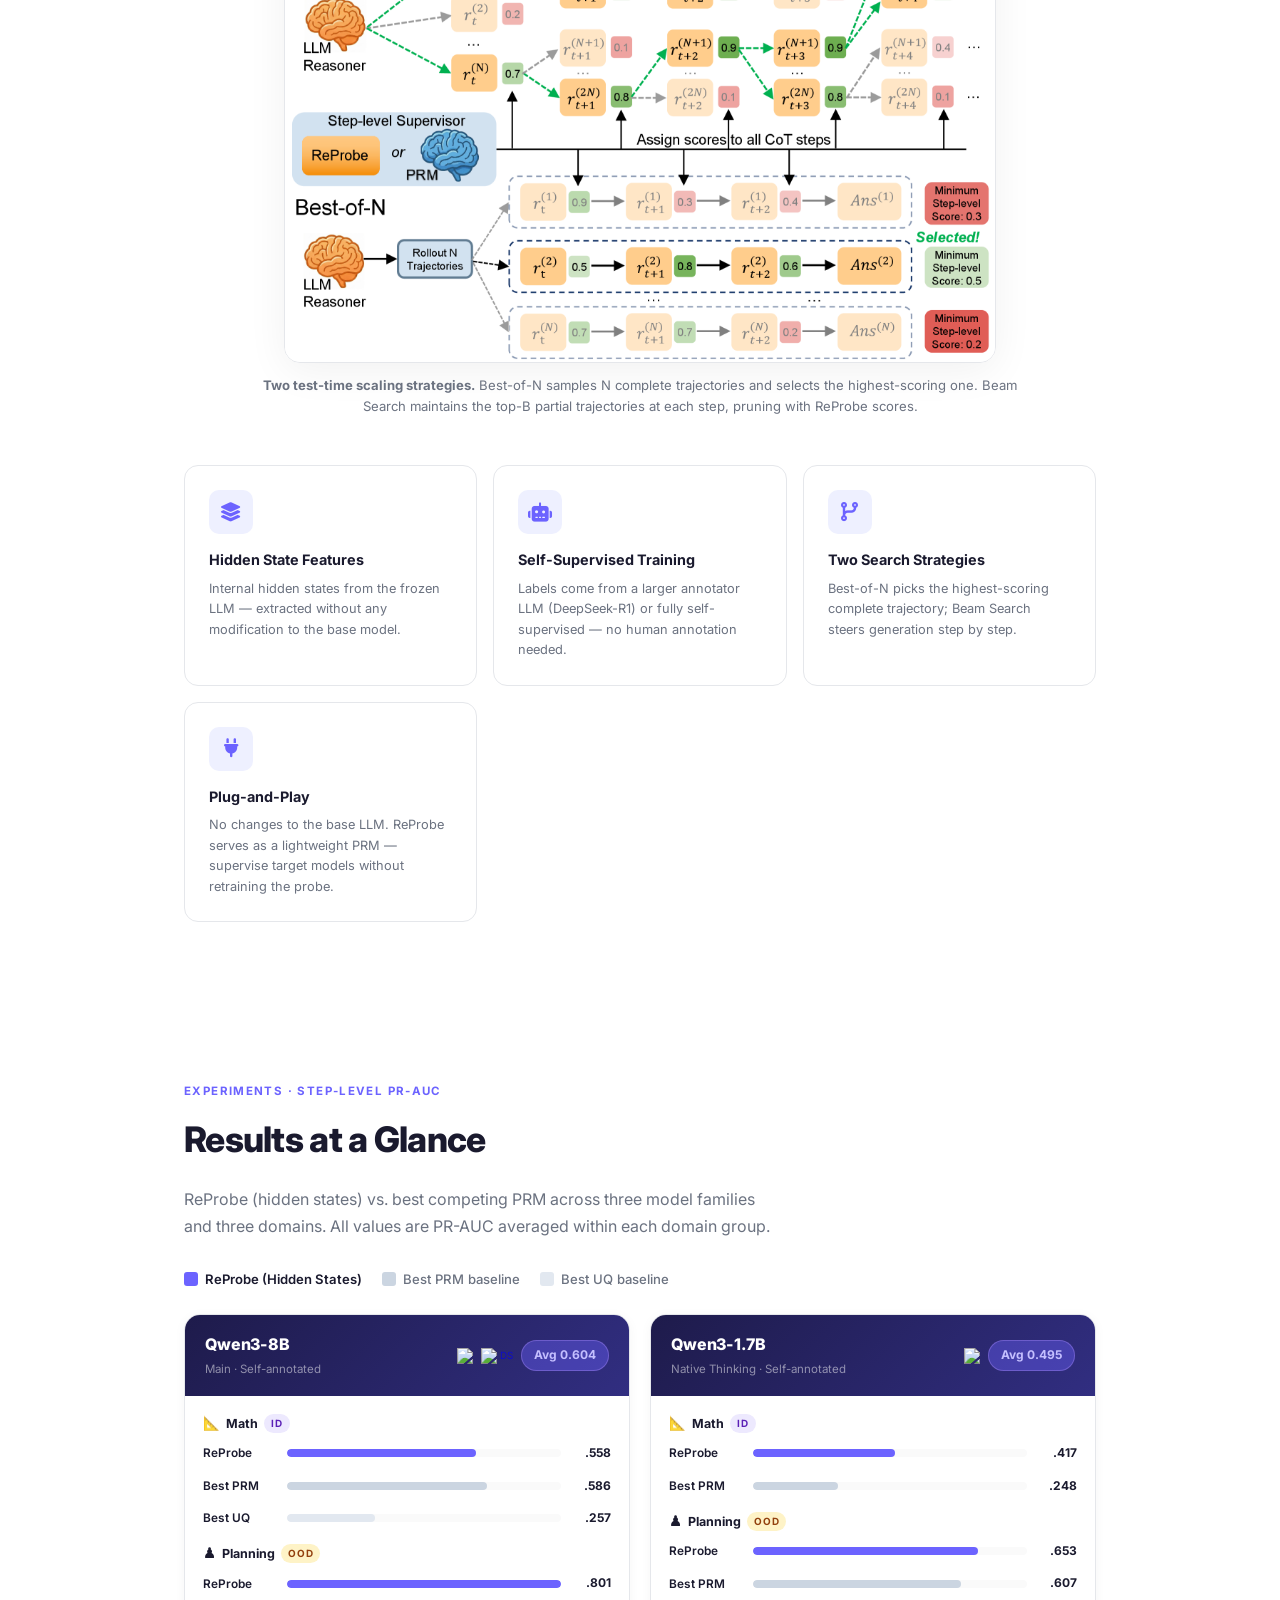
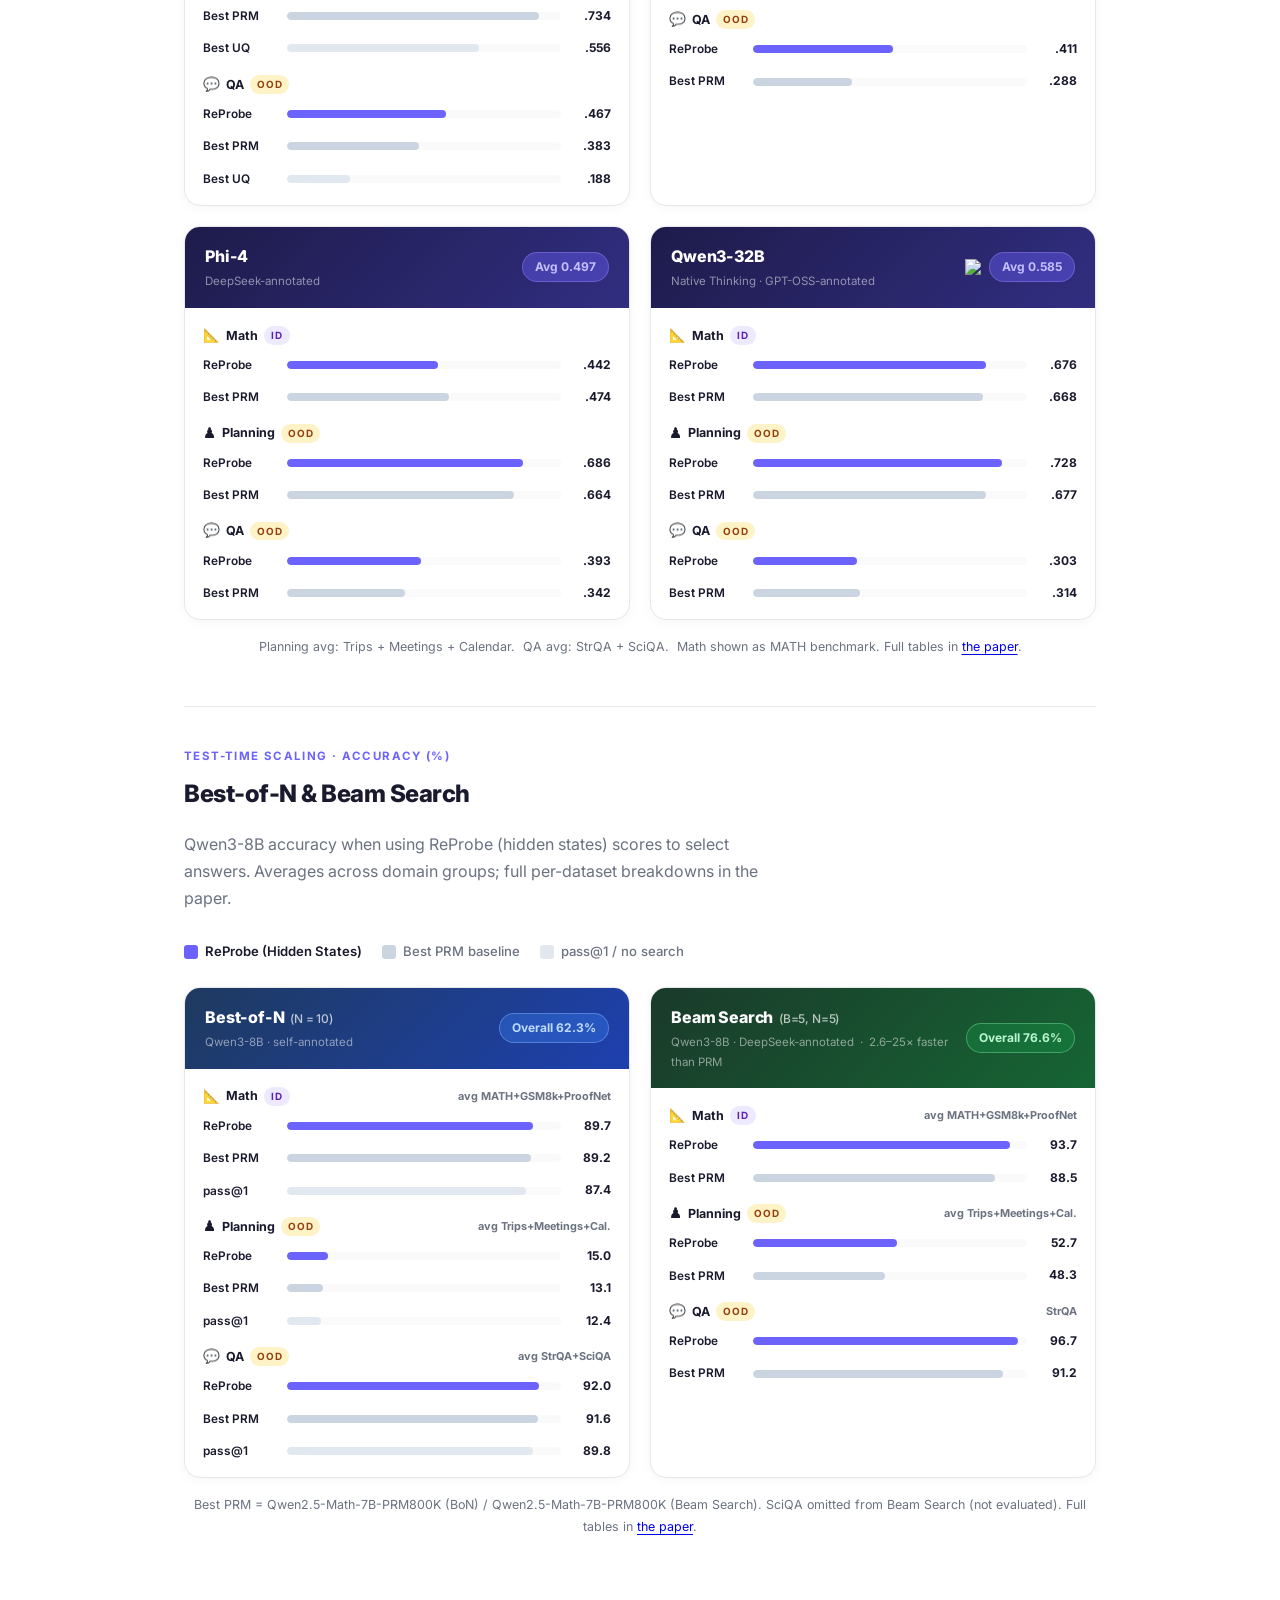
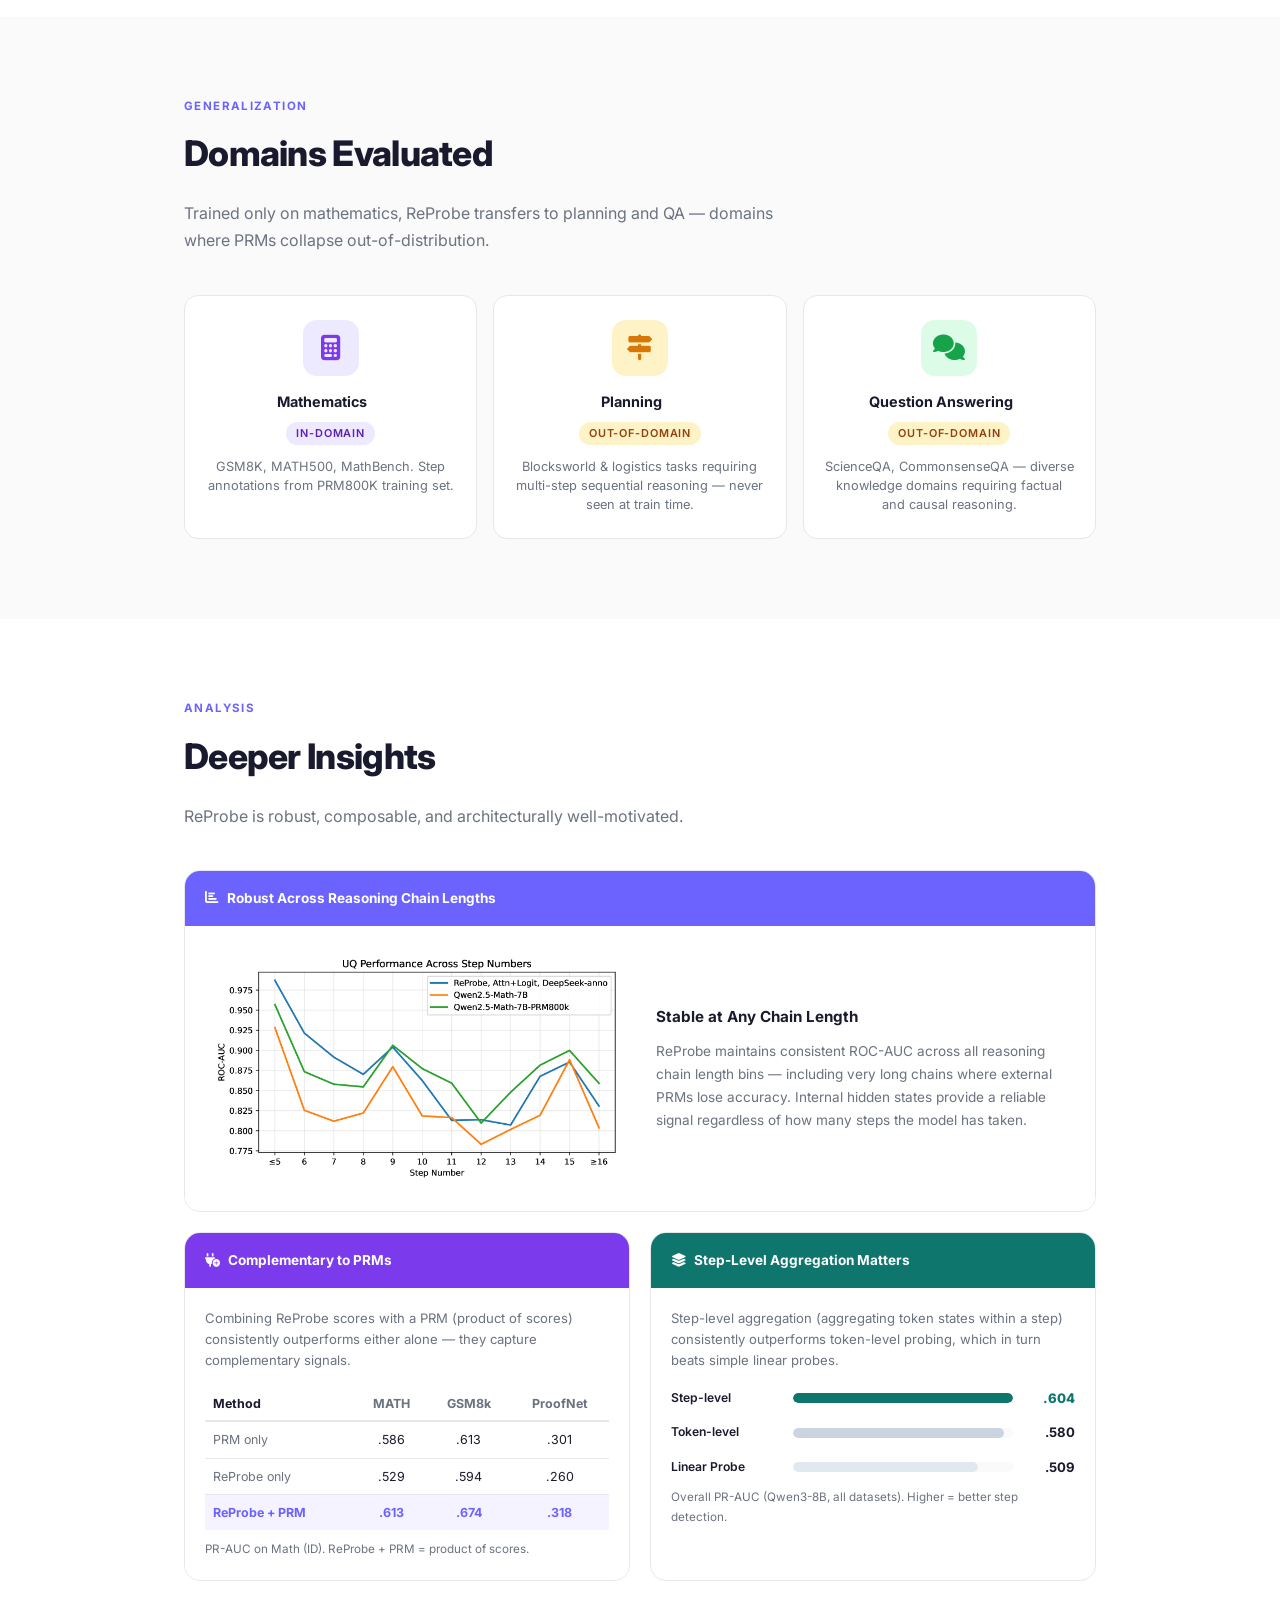
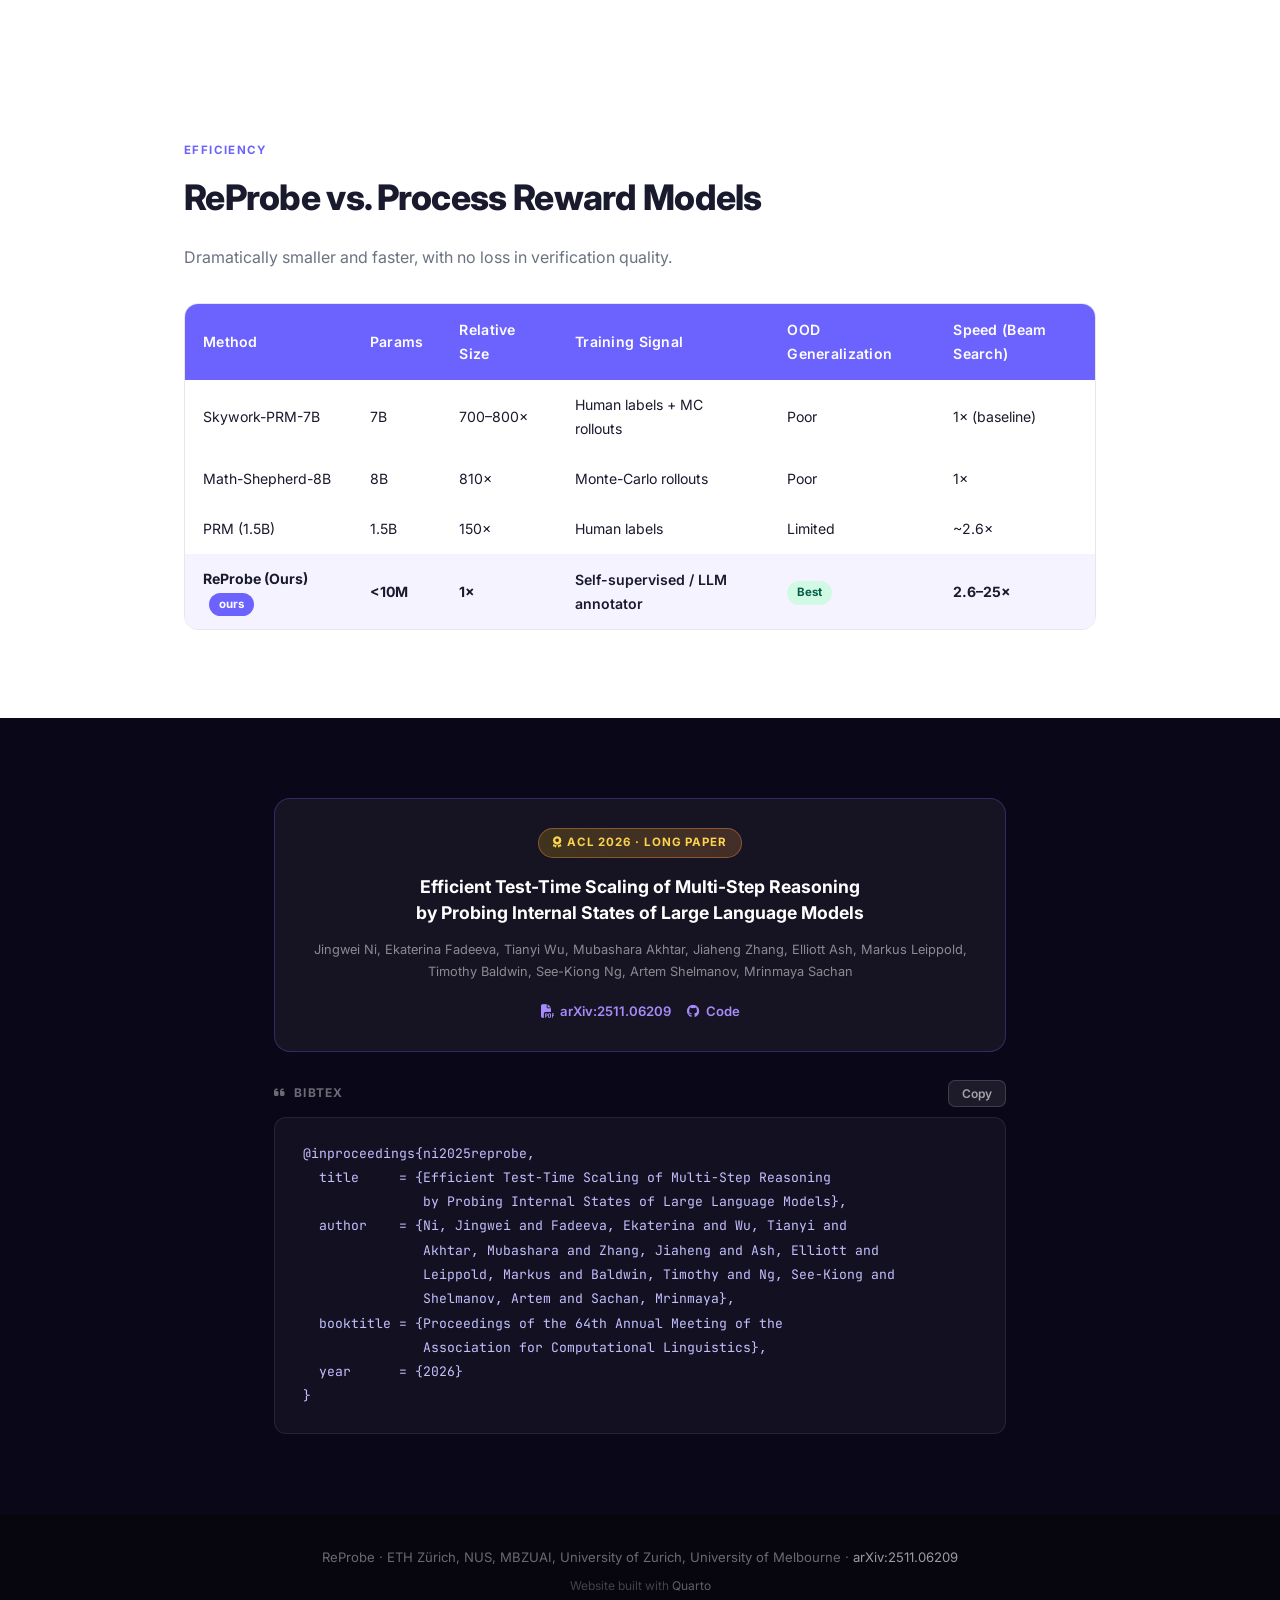
==== commit 3733c3ab: "update text" ====
--- a/index.html
+++ b/index.html
@@ -297,7 +297,7 @@
       <div class="component-card">
         <div class="comp-icon"><i class="fa-solid fa-plug"></i></div>
         <h4 class="anchored">Plug-and-Play</h4>
-        <p>No changes to the base LLM. ReProbe serves as a lightweight PRM — swap target models without retraining the probe.</p>
+        <p>No changes to the base LLM. ReProbe serves as a lightweight PRM — supervise target models without retraining the probe.</p>
       </div>
 
     </div>
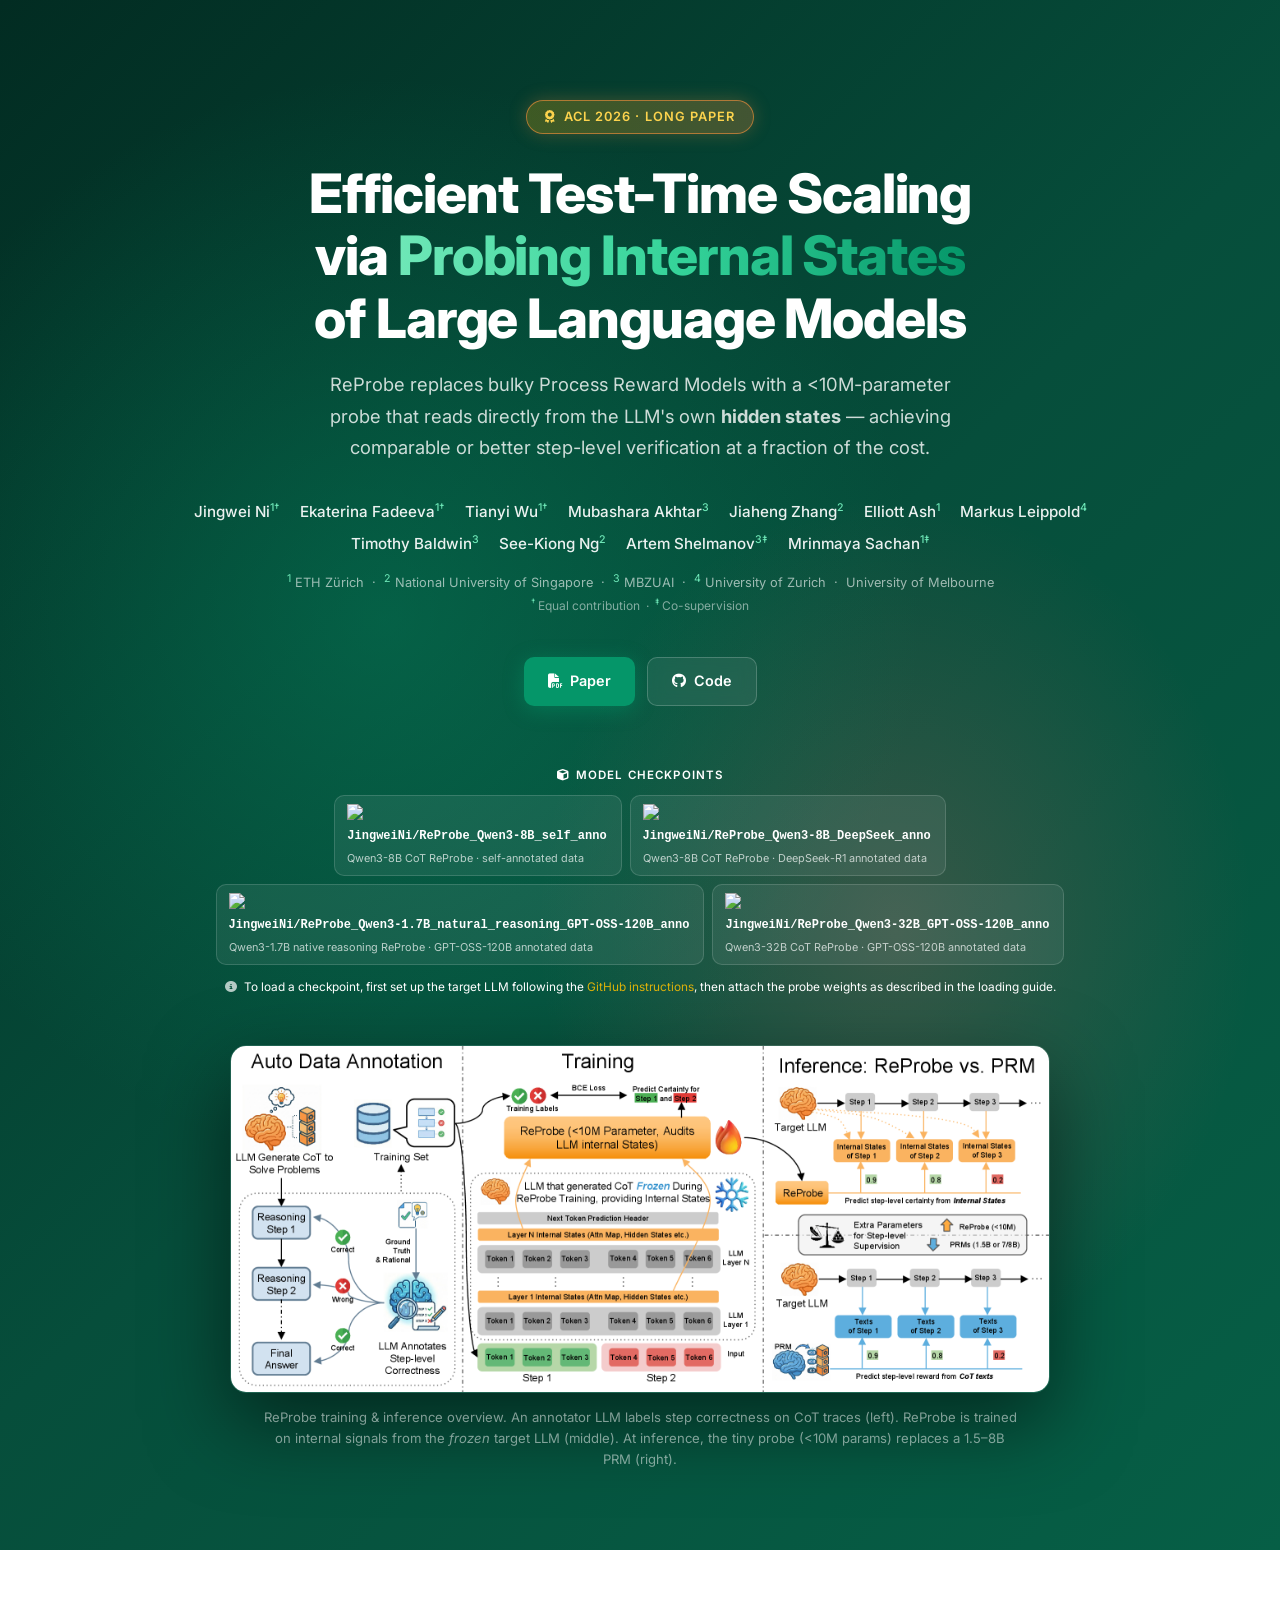
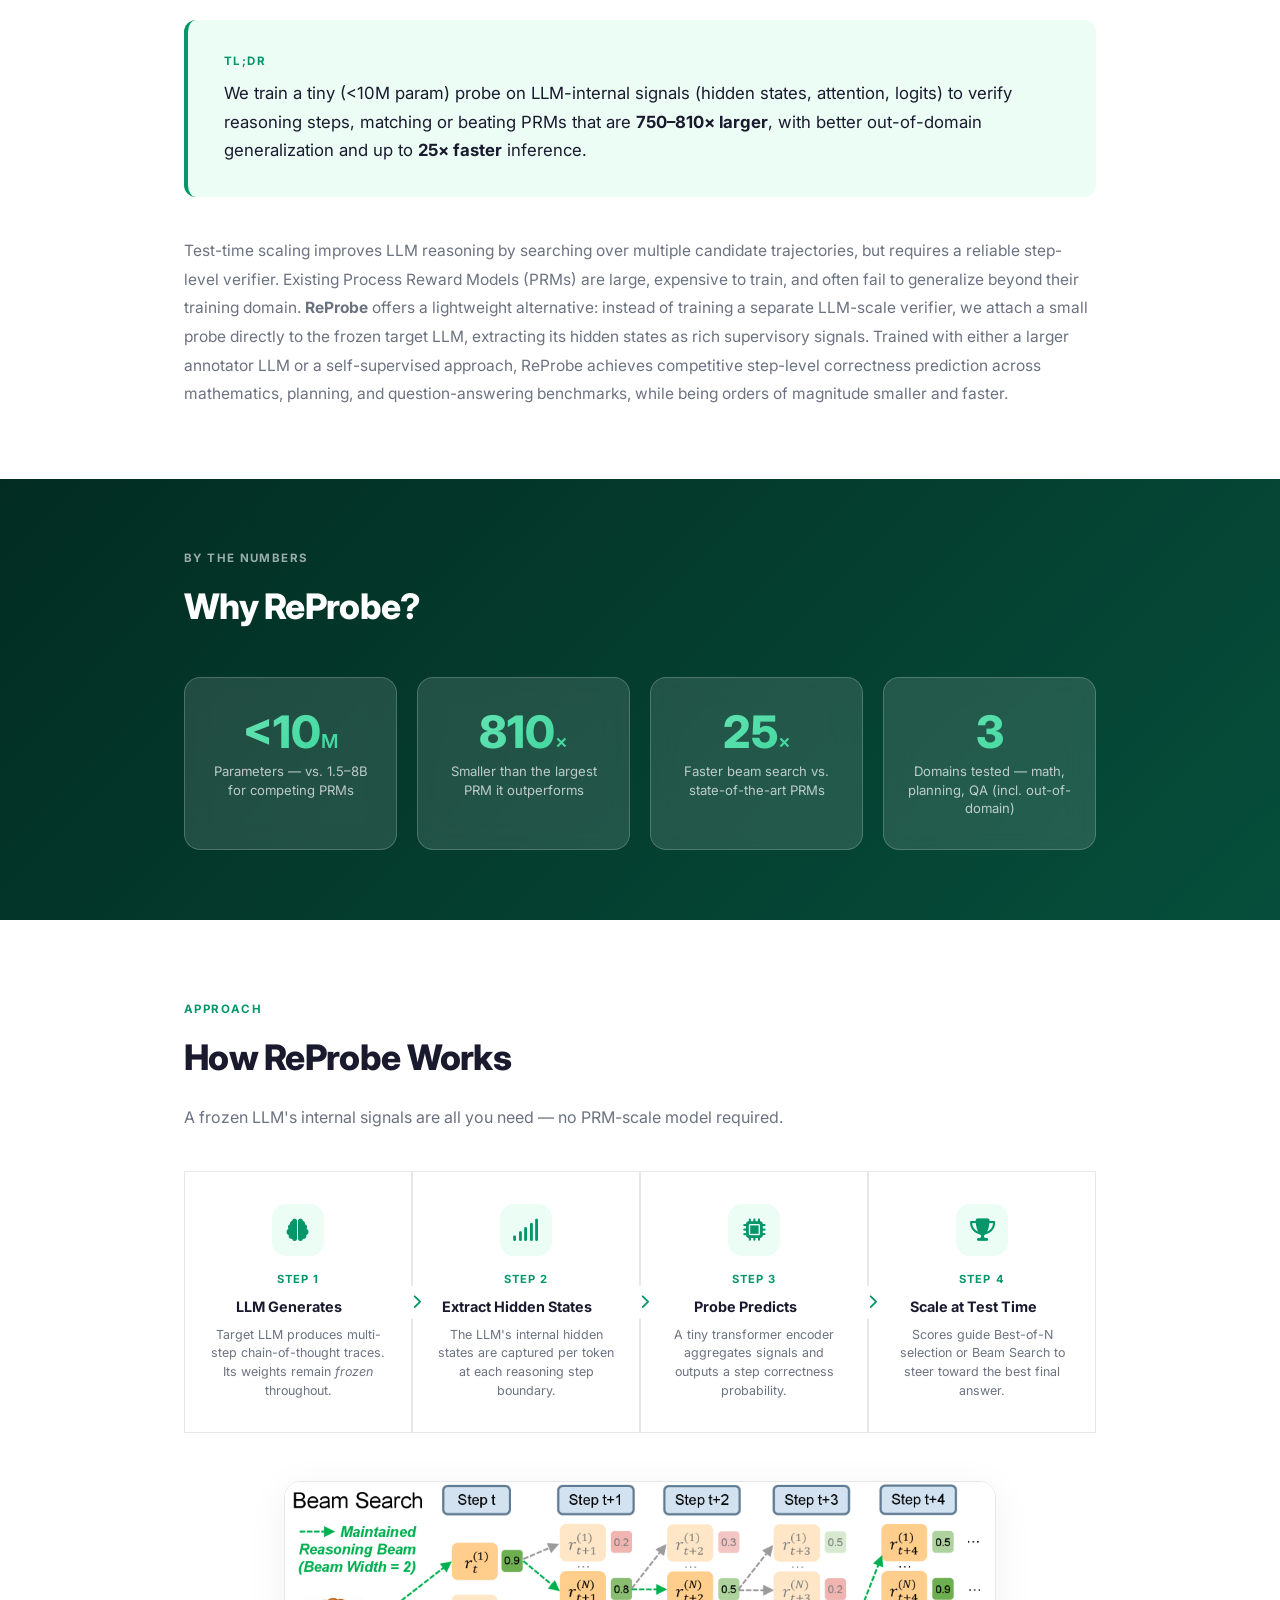
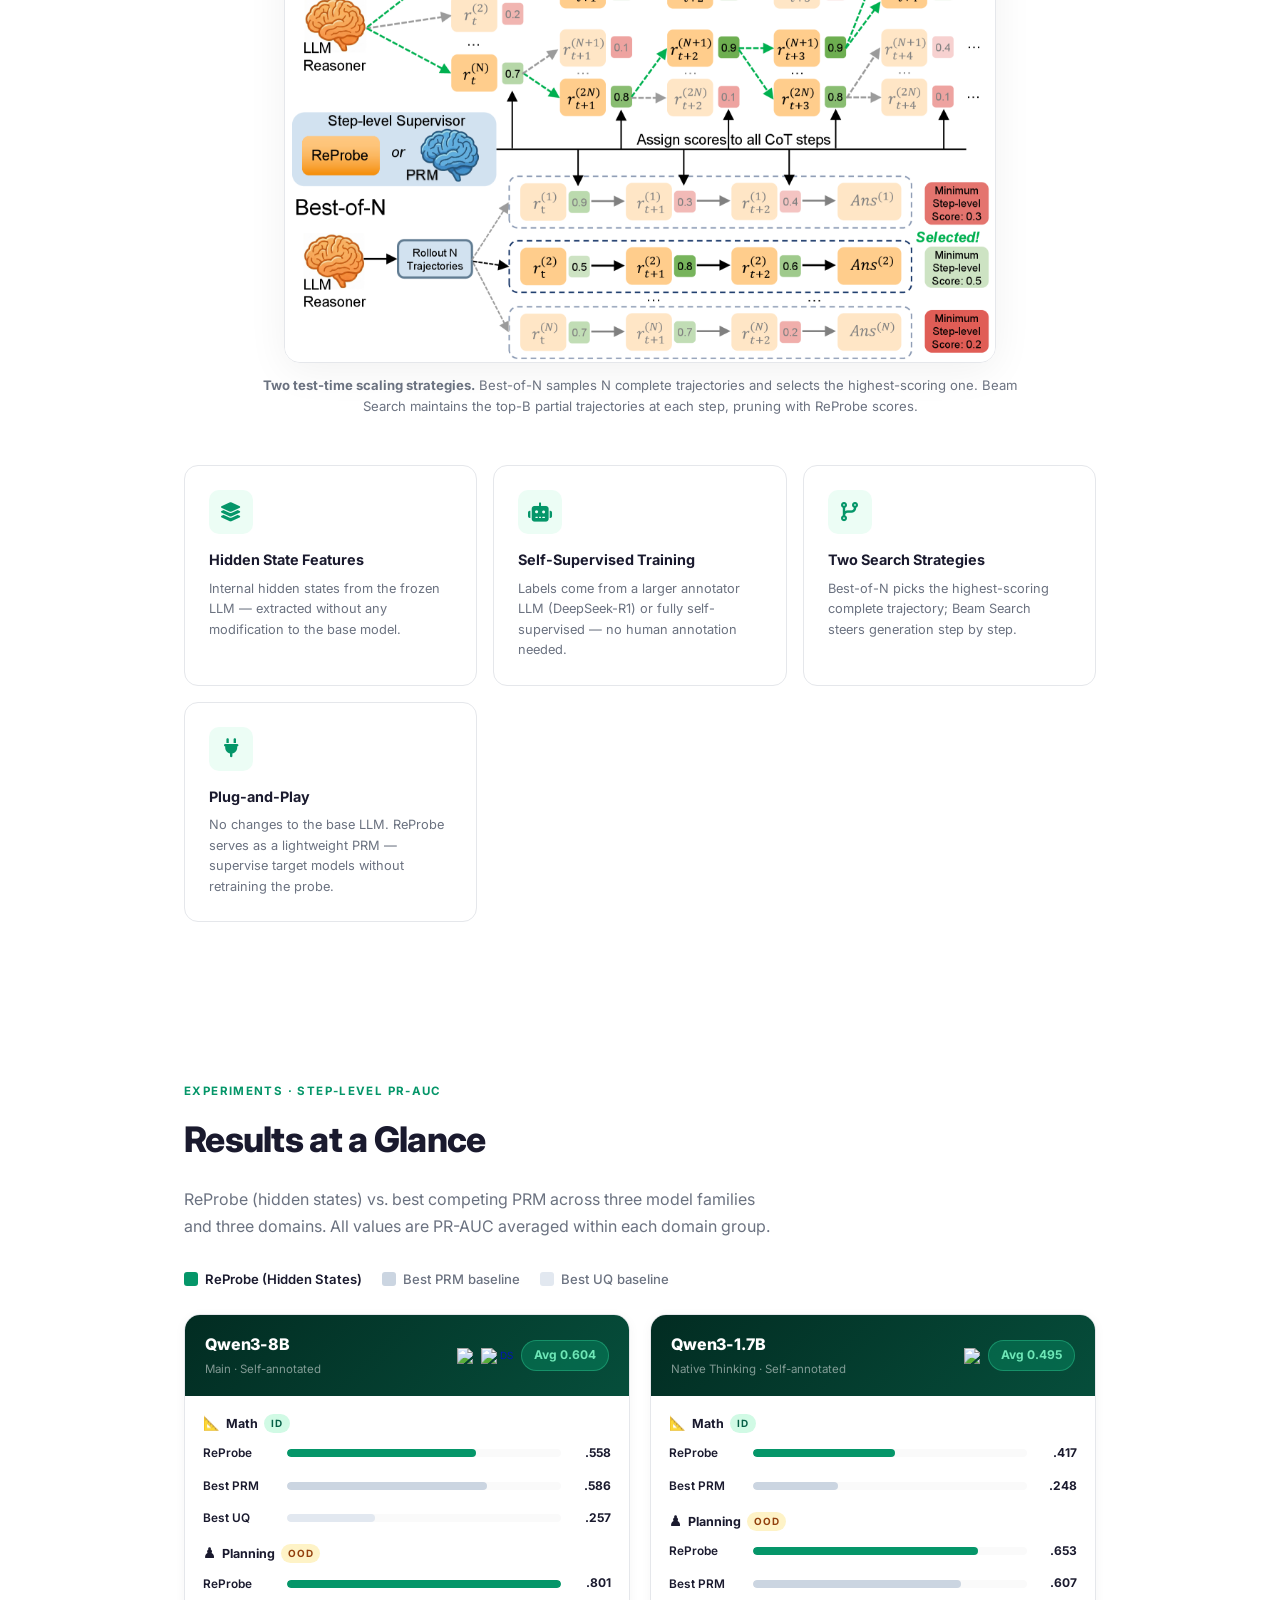
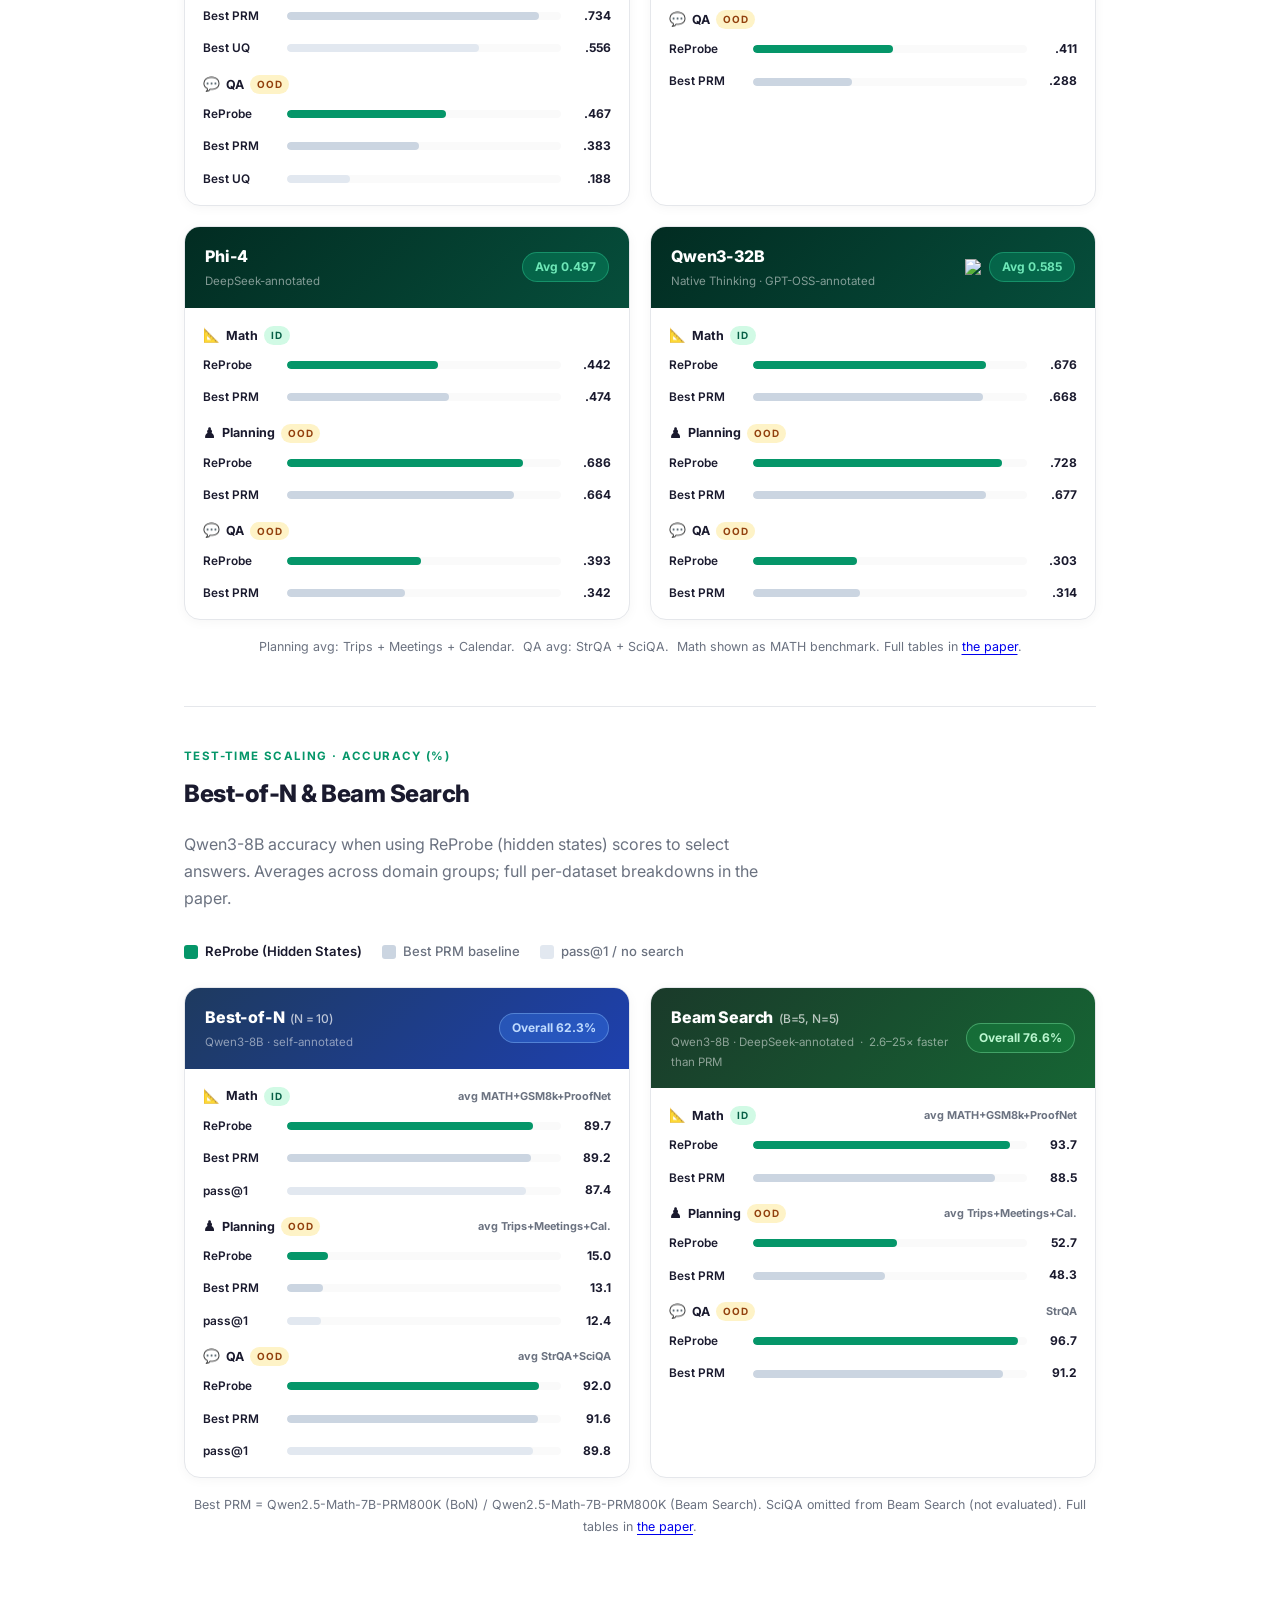
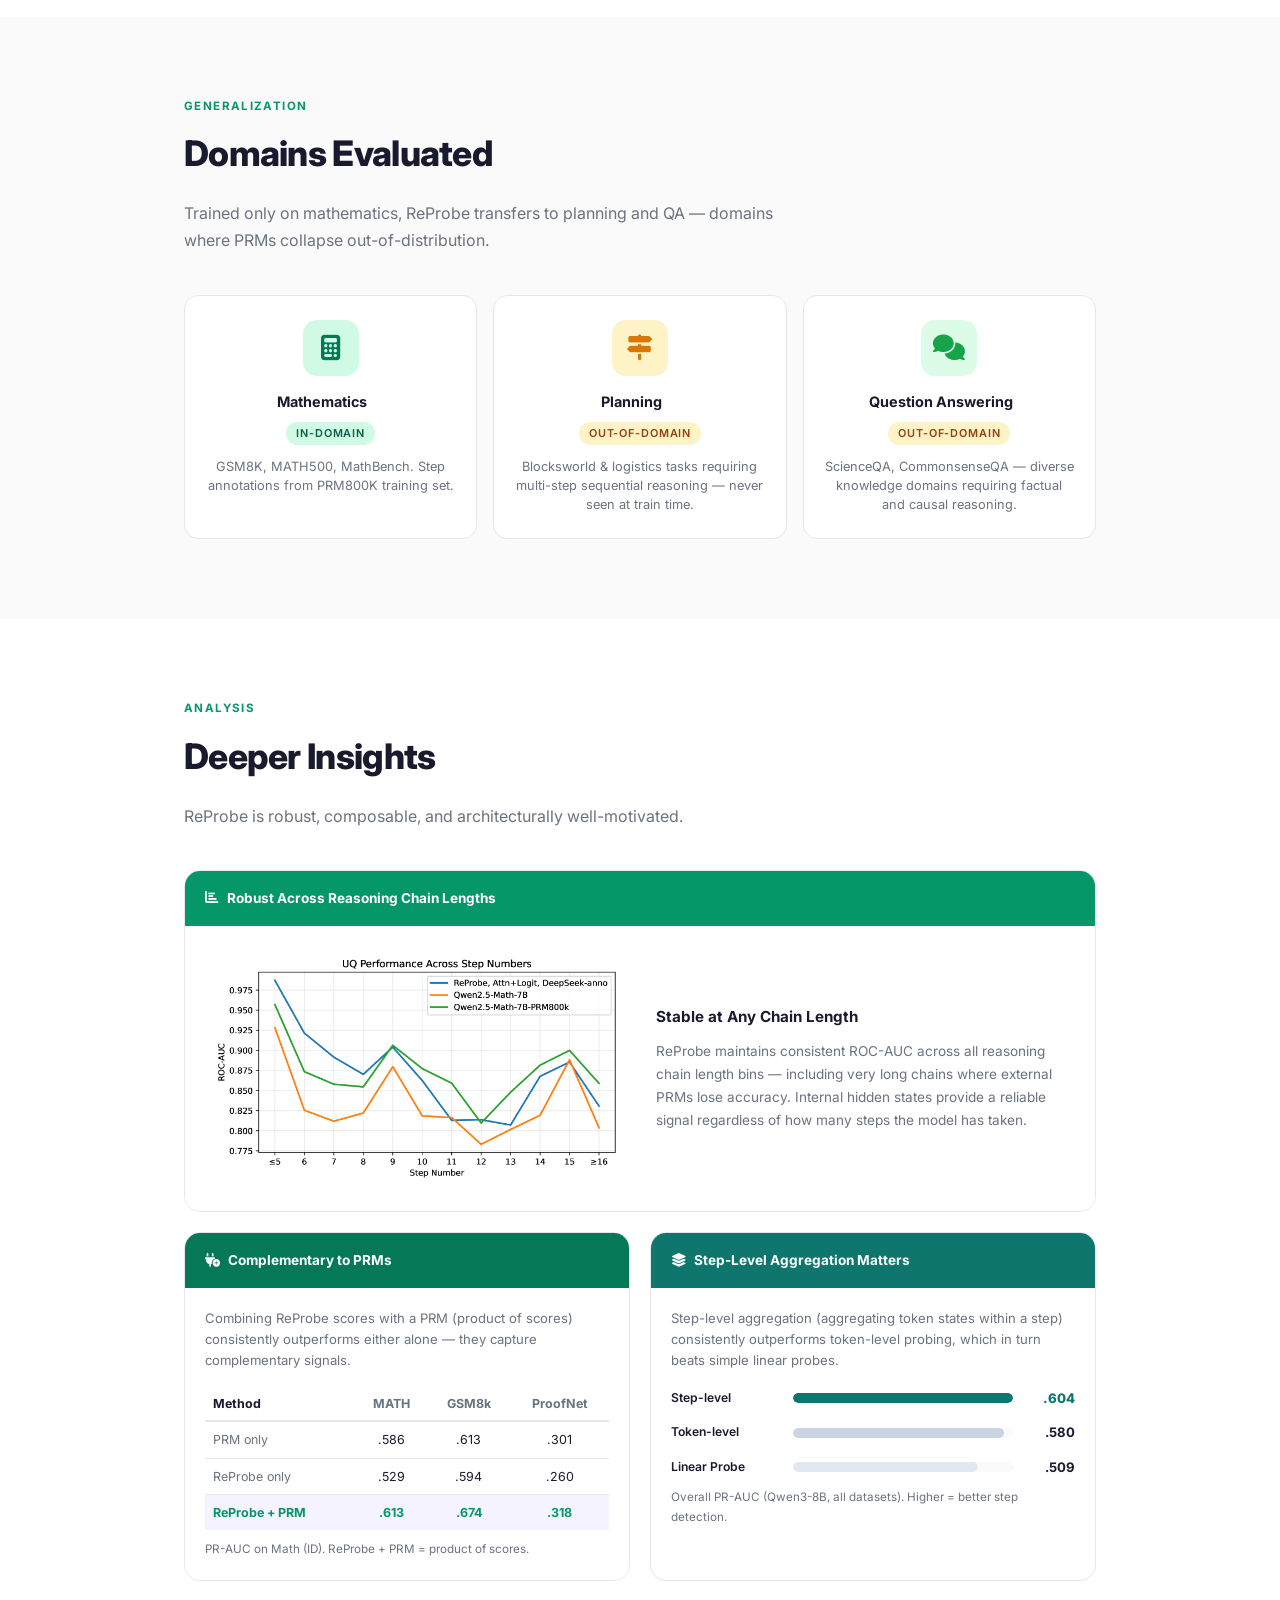
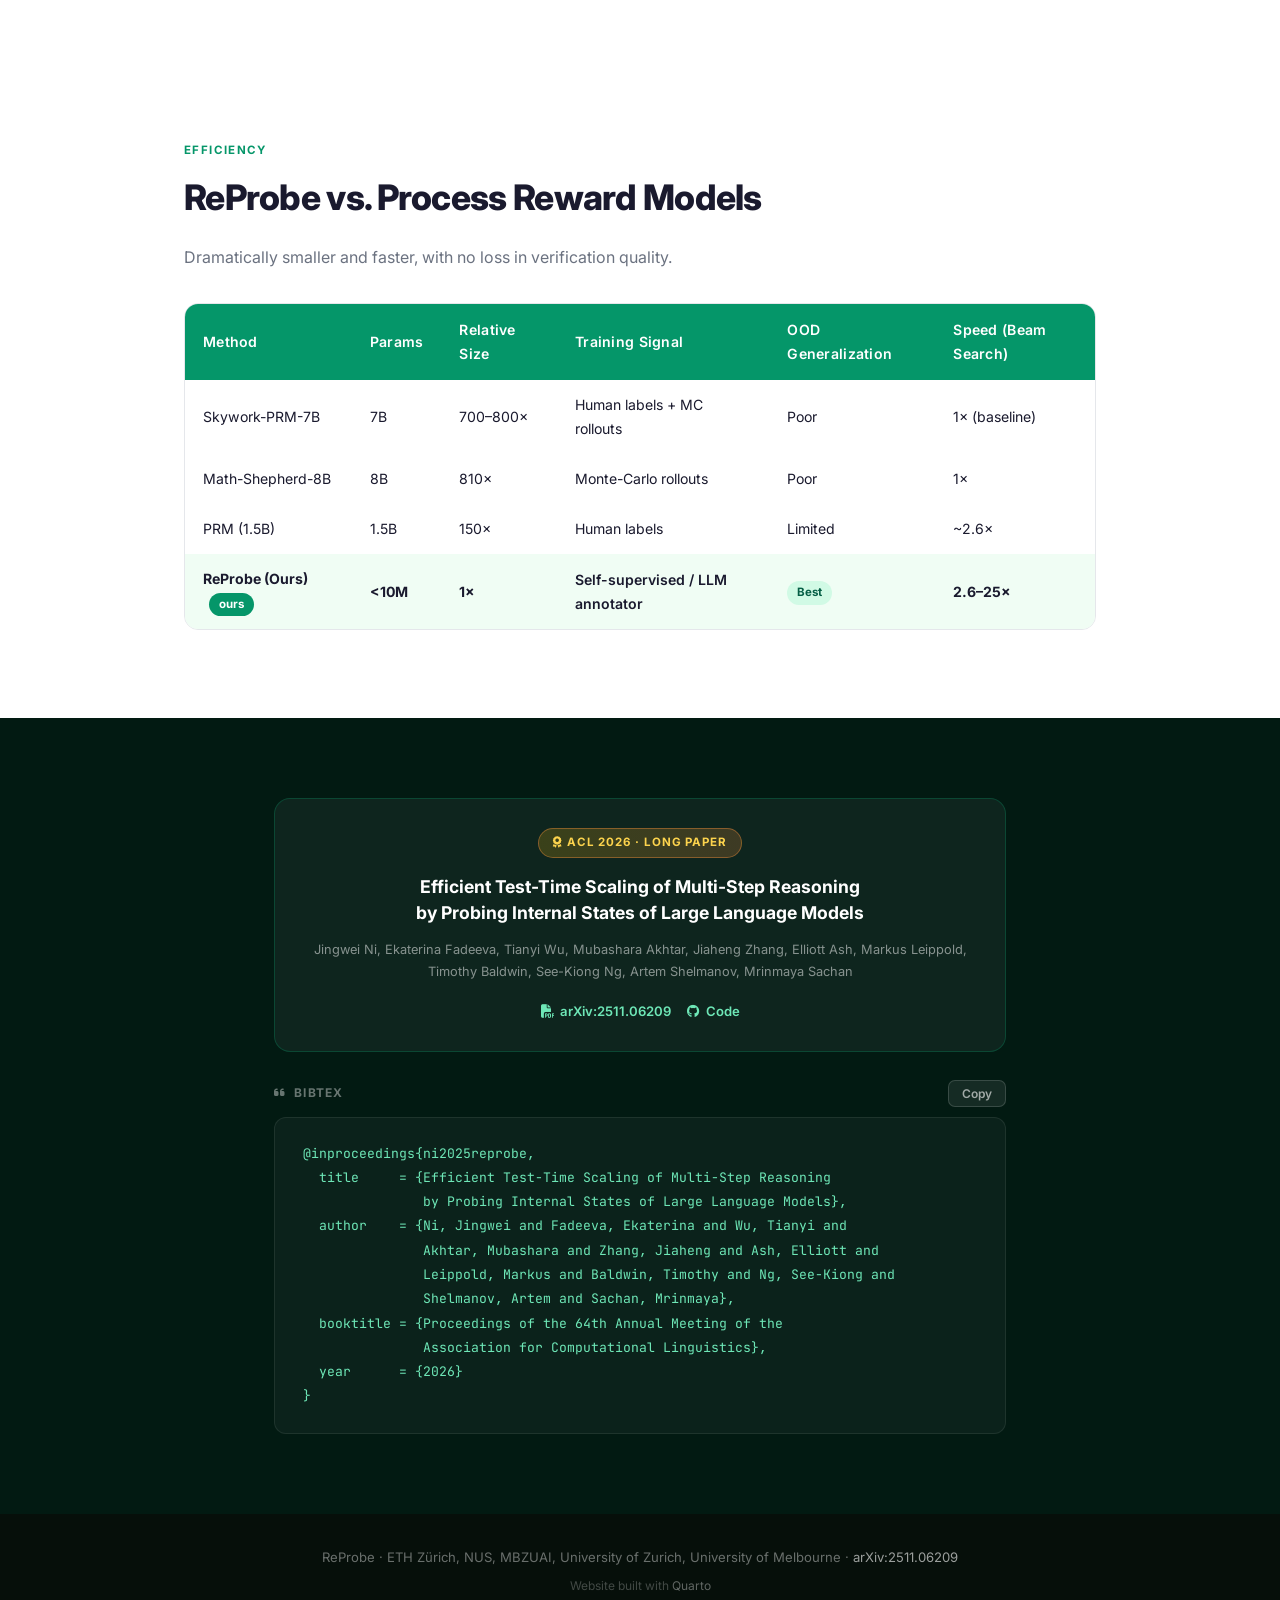
==== commit a0a932e3: "Fix inline purple color on Complementary to PRMs card header Co-Authored-By: Claude Sonnet 4.6 <nore" ====
--- a/index.html
+++ b/index.html
@@ -956,7 +956,7 @@
 
       <!-- Table 4: Synergy with PRMs -->
       <div class="result-card">
-        <div class="result-card-header" style="background:#7C3AED;">
+        <div class="result-card-header" style="background:#047857;">
           <i class="fa-solid fa-plug-circle-plus"></i> Complementary to PRMs
         </div>
         <div class="result-card-body" style="padding:20px;">
--- a/styles.css
+++ b/styles.css
@@ -3,9 +3,9 @@
    ============================================================ */
 
 :root {
-  --brand:       #6C63FF;
-  --brand-dark:  #4B44CC;
-  --brand-light: #EEF0FF;
+  --brand:       #059669;
+  --brand-dark:  #047857;
+  --brand-light: #ECFDF5;
   --accent:      #FF6B6B;
   --text:        #1A1A2E;
   --muted:       #6B7280;
@@ -150,8 +150,8 @@
    HERO
    ============================================================ */
 .hero {
-  background: linear-gradient(135deg, #0f0c29 0%, #302b63 50%, #24243e 100%) !important;
-  background-color: #1e1b4b !important; /* fallback */
+  background: linear-gradient(135deg, #022c22 0%, #064e3b 50%, #065f46 100%) !important;
+  background-color: #064e3b !important; /* fallback */
   color: #ffffff !important;
   padding: 100px 0 80px;
   position: relative;
@@ -167,7 +167,7 @@
   position: absolute;
   inset: 0;
   background:
-    radial-gradient(ellipse 60% 50% at 30% 40%, rgba(108,99,255,0.35) 0%, transparent 70%),
+    radial-gradient(ellipse 60% 50% at 30% 40%, rgba(5,150,105,0.35) 0%, transparent 70%),
     radial-gradient(ellipse 40% 40% at 70% 60%, rgba(255,107,107,0.2) 0%, transparent 70%);
   pointer-events: none;
 }
@@ -180,15 +180,15 @@
 
 .venue-badge {
   display: inline-block;
-  background: rgba(108,99,255,0.35);
-  border: 1px solid rgba(108,99,255,0.6);
+  background: rgba(5,150,105,0.35);
+  border: 1px solid rgba(5,150,105,0.6);
   border-radius: 99px;
   padding: 5px 18px;
   font-size: 0.8rem;
   font-weight: 600;
   letter-spacing: 0.08em;
   text-transform: uppercase;
-  color: #C4BFFF;
+  color: #6EE7B7;
   margin-bottom: 28px;
 }
 .venue-badge-accepted {
@@ -214,7 +214,7 @@
 }
 
 .hero h1 span.highlight {
-  background: linear-gradient(90deg, #a78bfa, #818cf8, #6C63FF);
+  background: linear-gradient(90deg, #6EE7B7, #34D399, #059669);
   -webkit-background-clip: text;
   -webkit-text-fill-color: transparent;
   background-clip: text;
@@ -241,7 +241,7 @@
   color: rgba(255,255,255,0.92) !important;
   font-weight: 500;
 }
-.author sup { color: #a78bfa !important; font-size: 0.7em; }
+.author sup { color: #6EE7B7 !important; font-size: 0.7em; }
 
 .affiliations {
   color: rgba(255,255,255,0.6) !important;
@@ -249,12 +249,12 @@
   margin-bottom: 40px;
   line-height: 1.8;
 }
-.affiliations sup { color: #a78bfa !important; }
+.affiliations sup { color: #6EE7B7 !important; }
 .author-note {
   font-size: 0.75rem;
   color: rgba(255,255,255,0.5);
 }
-.author-note sup { color: #a78bfa !important; font-size: 0.75em; }
+.author-note sup { color: #6EE7B7 !important; font-size: 0.75em; }
 
 /* Buttons */
 .btn-group {
@@ -280,7 +280,7 @@
 .btn-primary {
   background: var(--brand);
   color: #ffffff !important;
-  box-shadow: 0 4px 20px rgba(108,99,255,0.45);
+  box-shadow: 0 4px 20px rgba(5,150,105,0.45);
 }
 .btn-primary:hover { background: var(--brand-dark); transform: translateY(-1px); }
 .btn-outline {
@@ -356,8 +356,8 @@
    KEY STATS
    ============================================================ */
 .stats-section {
-  background: linear-gradient(135deg, #0f0c29 0%, #302b63 100%) !important;
-  background-color: #1e1b4b !important;
+  background: linear-gradient(135deg, #022c22 0%, #064e3b 100%) !important;
+  background-color: #064e3b !important;
   padding: 70px 0;
 }
 .stats-section .section-label {
@@ -389,8 +389,8 @@
 .stat-number {
   font-size: 2.8rem;
   font-weight: 800;
-  color: #a78bfa !important;           /* solid fallback */
-  background: linear-gradient(135deg, #a78bfa, #818cf8);
+  color: #6EE7B7 !important;           /* solid fallback */
+  background: linear-gradient(135deg, #6EE7B7, #34D399);
   -webkit-background-clip: text;
   -webkit-text-fill-color: transparent;
   background-clip: text;
@@ -400,8 +400,8 @@
 /* If gradient clip is unsupported, fall back to solid colour */
 @supports not (-webkit-background-clip: text) {
   .stat-number {
-    color: #a78bfa !important;
-    -webkit-text-fill-color: #a78bfa !important;
+    color: #6EE7B7 !important;
+    -webkit-text-fill-color: #6EE7B7 !important;
     background: none;
   }
 }
@@ -454,7 +454,7 @@
 .method-overview img { width: 100%; display: block; }
 .method-overview .placeholder {
   background: var(--brand-light);
-  border: 2px dashed rgba(108,99,255,0.3);
+  border: 2px dashed rgba(5,150,105,0.3);
   border-radius: 16px;
   padding: 60px 40px;
   color: var(--muted);
@@ -545,7 +545,7 @@
   transition: box-shadow 0.2s, transform 0.2s;
 }
 .component-card:hover {
-  box-shadow: 0 8px 30px rgba(108,99,255,0.12);
+  box-shadow: 0 8px 30px rgba(5,150,105,0.12);
   transform: translateY(-2px);
 }
 .component-card .comp-icon {
@@ -676,12 +676,12 @@
   transition: box-shadow 0.2s, transform 0.2s;
 }
 .model-result-card:hover {
-  box-shadow: 0 10px 32px rgba(108,99,255,0.12);
+  box-shadow: 0 10px 32px rgba(5,150,105,0.12);
   transform: translateY(-2px);
 }
 
 .model-result-header {
-  background: linear-gradient(135deg, #1e1b4b 0%, #312e81 100%);
+  background: linear-gradient(135deg, #022c22 0%, #064e3b 100%);
   padding: 16px 20px;
   display: flex;
   align-items: center;
@@ -700,13 +700,13 @@
   margin-top: 2px;
 }
 .avg-badge {
-  background: rgba(108,99,255,0.4);
-  border: 1px solid rgba(167,139,250,0.4);
+  background: rgba(5,150,105,0.4);
+  border: 1px solid rgba(52,211,153,0.4);
   border-radius: 99px;
   padding: 4px 12px;
   font-size: 0.75rem;
   font-weight: 700;
-  color: #c4bfff;
+  color: #6EE7B7;
   white-space: nowrap;
   flex-shrink: 0;
 }
@@ -806,7 +806,7 @@
 }
 .comparison-table tbody tr:hover { background: var(--brand-light); }
 .comparison-table tbody tr.highlight-row {
-  background: #F5F3FF;
+  background: #F0FDF4;
   font-weight: 600;
 }
 .comparison-table td {
@@ -873,9 +873,9 @@
   margin-bottom: 12px;
 }
 .gen-card p { font-size: 0.8rem; color: var(--muted); line-height: 1.5; }
-.tag-id { background: #EDE9FE; color: #5B21B6; }
+.tag-id { background: #D1FAE5; color: #065F46; }
 .tag-ood { background: #FEF3C7; color: #92400E; }
-.icon-math { background: #EDE9FE; color: #7C3AED; }
+.icon-math { background: #D1FAE5; color: #047857; }
 .icon-plan { background: #FEF3C7; color: #D97706; }
 .icon-qa   { background: #DCFCE7; color: #16A34A; }
 
@@ -883,15 +883,15 @@
    BIBTEX / CITATION
    ============================================================ */
 .bibtex-section {
-  background: #0a0818 !important;
-  background-color: #0a0818 !important;
+  background: #021a12 !important;
+  background-color: #021a12 !important;
   padding: 80px 0;
 }
 
 /* Paper card */
 .cite-paper-card {
   background: rgba(255,255,255,0.05);
-  border: 1px solid rgba(108,99,255,0.3);
+  border: 1px solid rgba(5,150,105,0.3);
   border-radius: 16px;
   padding: 28px 32px;
   margin-bottom: 28px;
@@ -933,13 +933,13 @@
   display: inline-flex;
   align-items: center;
   gap: 6px;
-  color: #a78bfa !important;
+  color: #6EE7B7 !important;
   font-size: 0.82rem;
   font-weight: 600;
   text-decoration: none;
   transition: color 0.2s;
 }
-.cite-paper-links a:hover { color: #c4b5fd !important; }
+.cite-paper-links a:hover { color: #A7F3D0 !important; }
 
 /* BibTeX label row */
 .bibtex-label {
@@ -968,7 +968,7 @@
 .bibtex-block pre {
   font-family: var(--mono);
   font-size: 0.82rem;
-  color: #C4BFFF !important;
+  color: #6EE7B7 !important;
   line-height: 1.85;
   overflow-x: auto;
   white-space: pre;
@@ -988,8 +988,8 @@
   font-family: var(--sans);
 }
 .copy-btn:hover {
-  background: rgba(108,99,255,0.3);
-  border-color: rgba(108,99,255,0.5);
+  background: rgba(5,150,105,0.3);
+  border-color: rgba(5,150,105,0.5);
   color: #ffffff !important;
 }
 
@@ -997,7 +997,7 @@
    FOOTER
    ============================================================ */
 footer {
-  background: #07060f;
+  background: #060f0a;
   color: rgba(255,255,255,0.4);
   text-align: center;
   padding: 32px 24px;
